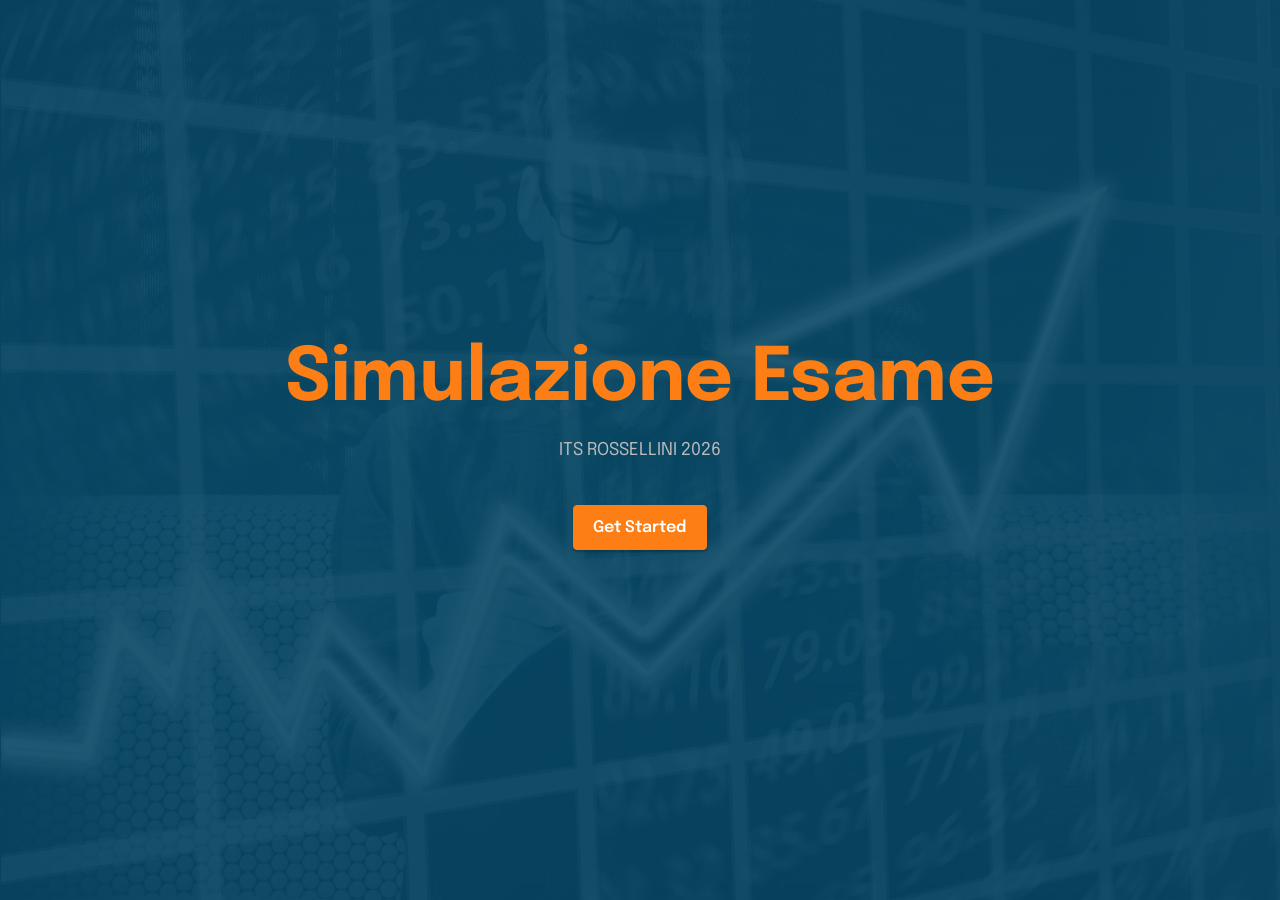
==== index.html @ 7f1f8df4 "test" ====
<!-- File: wwwroot/index.html -->
<!DOCTYPE html>
<html lang="it">
<head>
    <meta charset="UTF-8">
    <meta http-equiv="X-UA-Compatible" content="IE=edge">
    <meta name="generator" content="Mobirise v6.1.12, mobirise.com">
    <meta name="viewport" content="width=device-width, initial-scale=1, minimum-scale=1">
    <link rel="shortcut icon" href="assets/images/logo5.png" type="image/x-icon">
    <meta name="description" content="">

    <title>Home - Artimate Exam Simulation</title>
    <link rel="stylesheet" href="assets/web/assets/mobirise-icons2/mobirise2.css">
    <link rel="stylesheet" href="assets/bootstrap/css/bootstrap.min.css">
    <link rel="stylesheet" href="assets/theme/css/style.css">
    <link rel="preload" href="https://fonts.googleapis.com/css?family=Epilogue:100,200,300,400,500,600,700,800,900,100i,200i,300i,400i,500i,600i,700i,800i,900i&display=swap" as="style" onload="this.onload=null;this.rel='stylesheet'">
    <noscript><link rel="stylesheet" href="https://fonts.googleapis.com/css?family=Epilogue:100,200,300,400,500,600,700,800,900,100i,200i,300i,400i,500i,600i,700i,800i,900i&display=swap"></noscript>
    <link rel="preload" as="style" href="assets/mobirise/css/mbr-additional.css?v=8IehVX">
    <link rel="stylesheet" href="assets/mobirise/css/mbr-additional.css?v=8IehVX" type="text/css">

    <style>
        /* Imposta il bottone "Get Started" (classi btn-danger e btn-primary) dello stesso Arancione del titolo */
        .btn-danger, .btn-primary {
            background-color: #fd7e14 !important;
            border-color: #fd7e14 !important;
            color: #ffffff !important;
        }

            /* Effetto hover leggermente più scuro per interattività */
            .btn-danger:hover, .btn-primary:hover {
                background-color: #e8590c !important;
                border-color: #d94e07 !important;
            }

        /* Colore arancione coerente per il titolo principale in evidenza */
        h1.mbr-section-title strong {
            color: #fd7e14 !important;
        }
    </style>
</head>
<body>

    <section data-bs-version="5.1" class="header19 cid-sFGzrhlvIh mbr-fullscreen" id="header19-3">

        <div class="mbr-overlay" style="opacity: 0.9; background-color: rgb(6, 69, 99);">
        </div>

        <div class="container">
            <div class="media-container">
                <div class="col-md-12 col-lg-10 m-auto align-center">
                    <h1 class="mbr-section-title mbr-white mbr-fonts-style mb-3 display-1"><strong>Simulazione Esame</strong></h1>
                    <p class="mbr-text mbr-white mbr-fonts-style display-7 mb-4">ITS ROSSELLINI 2026</p>

                    <!-- Pulsante Get Started arancione collegato a test.html -->
                    <div class="mbr-section-btn align-center">
                        <a class="btn btn-danger display-4" href="test.html">Get Started</a>
                    </div>
                </div>
            </div>
        </div>
    </section>

    <!-- Script di Bootstrap e Mobirise -->
    <script src="assets/bootstrap/js/bootstrap.bundle.min.js"></script>
    <script src="assets/smoothscroll/smooth-scroll.js"></script>
    <script src="assets/ytplayer/index.js"></script>
    <script src="assets/vimeoplayer/player.js"></script>
    <script src="assets/theme/js/script.js"></script>
</body>
</html>
---- assets/web/assets/mobirise-icons2/mobirise2.css ----
@font-face {
  font-family: 'Moririse2';
  font-display: swap;
  src:  url('mobirise2.eot?f2bix4');
  src:  url('mobirise2.eot?f2bix4#iefix') format('embedded-opentype'),
    url('mobirise2.woff2?f2bix4') format('woff2'),
    url('mobirise2.woff?f2bix4') format('woff'),
    url('mobirise2.ttf?f2bix4') format('truetype'),
    url('mobirise2.svg?f2bix4#mobirise2') format('svg');
  font-weight: normal;
  font-style: normal;
}

[class^="mobi-"], [class*=" mobi-"] {
  /* use !important to prevent issues with browser extensions that change fonts */
  font-family: 'Moririse2' !important;
  speak: none;
  font-style: normal;
  font-weight: normal;
  font-variant: normal;
  text-transform: none;
  line-height: 1;

  /* Better Font Rendering =========== */
  -webkit-font-smoothing: antialiased;
  -moz-osx-font-smoothing: grayscale;
}

.mobi-mbri-add-submenu:before {
  content: "\e900";
}
.mobi-mbri-alert:before {
  content: "\e901";
}
.mobi-mbri-align-center:before {
  content: "\e902";
}
.mobi-mbri-align-justify:before {
  content: "\e903";
}
.mobi-mbri-align-left:before {
  content: "\e904";
}
.mobi-mbri-align-right:before {
  content: "\e905";
}
.mobi-mbri-android:before {
  content: "\e906";
}
.mobi-mbri-apple:before {
  content: "\e907";
}
.mobi-mbri-arrow-down:before {
  content: "\e908";
}
.mobi-mbri-arrow-next:before {
  content: "\e909";
}
.mobi-mbri-arrow-prev:before {
  content: "\e90a";
}
.mobi-mbri-arrow-up:before {
  content: "\e90b";
}
.mobi-mbri-bold:before {
  content: "\e90c";
}
.mobi-mbri-bookmark:before {
  content: "\e90d";
}
.mobi-mbri-bootstrap:before {
  content: "\e90e";
}
.mobi-mbri-briefcase:before {
  content: "\e90f";
}
.mobi-mbri-browse:before {
  content: "\e910";
}
.mobi-mbri-bulleted-list:before {
  content: "\e911";
}
.mobi-mbri-calendar:before {
  content: "\e912";
}
.mobi-mbri-camera:before {
  content: "\e913";
}
.mobi-mbri-cart-add:before {
  content: "\e914";
}
.mobi-mbri-cart-full:before {
  content: "\e915";
}
.mobi-mbri-cash:before {
  content: "\e916";
}
.mobi-mbri-change-style:before {
  content: "\e917";
}
.mobi-mbri-chat:before {
  content: "\e918";
}
.mobi-mbri-clock:before {
  content: "\e919";
}
.mobi-mbri-close:before {
  content: "\e91a";
}
.mobi-mbri-cloud:before {
  content: "\e91b";
}
.mobi-mbri-code:before {
  content: "\e91c";
}
.mobi-mbri-contact-form:before {
  content: "\e91d";
}
.mobi-mbri-credit-card:before {
  content: "\e91e";
}
.mobi-mbri-cursor-click:before {
  content: "\e91f";
}
.mobi-mbri-cust-feedback:before {
  content: "\e920";
}
.mobi-mbri-database:before {
  content: "\e921";
}
.mobi-mbri-delivery:before {
  content: "\e922";
}
.mobi-mbri-desktop:before {
  content: "\e923";
}
.mobi-mbri-devices:before {
  content: "\e924";
}
.mobi-mbri-down:before {
  content: "\e925";
}
.mobi-mbri-download-2:before {
  content: "\e926";
}
.mobi-mbri-download:before {
  content: "\e927";
}
.mobi-mbri-drag-n-drop-2:before {
  content: "\e928";
}
.mobi-mbri-drag-n-drop:before {
  content: "\e929";
}
.mobi-mbri-edit-2:before {
  content: "\e92a";
}
.mobi-mbri-edit:before {
  content: "\e92b";
}
.mobi-mbri-error:before {
  content: "\e92c";
}
.mobi-mbri-extension:before {
  content: "\e92d";
}
.mobi-mbri-features:before {
  content: "\e92e";
}
.mobi-mbri-file:before {
  content: "\e92f";
}
.mobi-mbri-flag:before {
  content: "\e930";
}
.mobi-mbri-folder:before {
  content: "\e931";
}
.mobi-mbri-gift:before {
  content: "\e932";
}
.mobi-mbri-github:before {
  content: "\e933";
}
.mobi-mbri-globe-2:before {
  content: "\e934";
}
.mobi-mbri-globe:before {
  content: "\e935";
}
.mobi-mbri-growing-chart:before {
  content: "\e936";
}
.mobi-mbri-hearth:before {
  content: "\e937";
}
.mobi-mbri-help:before {
  content: "\e938";
}
.mobi-mbri-home:before {
  content: "\e939";
}
.mobi-mbri-hot-cup:before {
  content: "\e93a";
}
.mobi-mbri-idea:before {
  content: "\e93b";
}
.mobi-mbri-image-gallery:before {
  content: "\e93c";
}
.mobi-mbri-image-slider:before {
  content: "\e93d";
}
.mobi-mbri-info:before {
  content: "\e93e";
}
.mobi-mbri-italic:before {
  content: "\e93f";
}
.mobi-mbri-key:before {
  content: "\e940";
}
.mobi-mbri-laptop:before {
  content: "\e941";
}
.mobi-mbri-layers:before {
  content: "\e942";
}
.mobi-mbri-left-right:before {
  content: "\e943";
}
.mobi-mbri-left:before {
  content: "\e944";
}
.mobi-mbri-letter:before {
  content: "\e945";
}
.mobi-mbri-like:before {
  content: "\e946";
}
.mobi-mbri-link:before {
  content: "\e947";
}
.mobi-mbri-lock:before {
  content: "\e948";
}
.mobi-mbri-login:before {
  content: "\e949";
}
.mobi-mbri-logout:before {
  content: "\e94a";
}
.mobi-mbri-magic-stick:before {
  content: "\e94b";
}
.mobi-mbri-map-pin:before {
  content: "\e94c";
}
.mobi-mbri-menu:before {
  content: "\e94d";
}
.mobi-mbri-mobile-2:before {
  content: "\e94e";
}
.mobi-mbri-mobile-horizontal:before {
  content: "\e94f";
}
.mobi-mbri-mobile:before {
  content: "\e950";
}
.mobi-mbri-mobirise:before {
  content: "\e951";
}
.mobi-mbri-more-horizontal:before {
  content: "\e952";
}
.mobi-mbri-more-vertical:before {
  content: "\e953";
}
.mobi-mbri-music:before {
  content: "\e954";
}
.mobi-mbri-new-file:before {
  content: "\e955";
}
.mobi-mbri-numbered-list:before {
  content: "\e956";
}
.mobi-mbri-opened-folder:before {
  content: "\e957";
}
.mobi-mbri-pages:before {
  content: "\e958";
}
.mobi-mbri-paper-plane:before {
  content: "\e959";
}
.mobi-mbri-paperclip:before {
  content: "\e95a";
}
.mobi-mbri-phone:before {
  content: "\e95b";
}
.mobi-mbri-photo:before {
  content: "\e95c";
}
.mobi-mbri-photos:before {
  content: "\e95d";
}
.mobi-mbri-pin:before {
  content: "\e95e";
}
.mobi-mbri-play:before {
  content: "\e95f";
}
.mobi-mbri-plus:before {
  content: "\e960";
}
.mobi-mbri-preview:before {
  content: "\e961";
}
.mobi-mbri-print:before {
  content: "\e962";
}
.mobi-mbri-protect:before {
  content: "\e963";
}
.mobi-mbri-question:before {
  content: "\e964";
}
.mobi-mbri-quote-left:before {
  content: "\e965";
}
.mobi-mbri-quote-right:before {
  content: "\e966";
}
.mobi-mbri-redo:before {
  content: "\e967";
}
.mobi-mbri-refresh:before {
  content: "\e968";
}
.mobi-mbri-responsive-2:before {
  content: "\e969";
}
.mobi-mbri-responsive:before {
  content: "\e96a";
}
.mobi-mbri-right:before {
  content: "\e96b";
}
.mobi-mbri-rocket:before {
  content: "\e96c";
}
.mobi-mbri-sad-face:before {
  content: "\e96d";
}
.mobi-mbri-sale:before {
  content: "\e96e";
}
.mobi-mbri-save:before {
  content: "\e96f";
}
.mobi-mbri-search:before {
  content: "\e970";
}
.mobi-mbri-setting-2:before {
  content: "\e971";
}
.mobi-mbri-setting-3:before {
  content: "\e972";
}
.mobi-mbri-setting:before {
  content: "\e973";
}
.mobi-mbri-share:before {
  content: "\e974";
}
.mobi-mbri-shopping-bag:before {
  content: "\e975";
}
.mobi-mbri-shopping-basket:before {
  content: "\e976";
}
.mobi-mbri-shopping-cart:before {
  content: "\e977";
}
.mobi-mbri-sites:before {
  content: "\e978";
}
.mobi-mbri-smile-face:before {
  content: "\e979";
}
.mobi-mbri-speed:before {
  content: "\e97a";
}
.mobi-mbri-star:before {
  content: "\e97b";
}
.mobi-mbri-success:before {
  content: "\e97c";
}
.mobi-mbri-sun:before {
  content: "\e97d";
}
.mobi-mbri-sun2:before {
  content: "\e97e";
}
.mobi-mbri-tablet-vertical:before {
  content: "\e97f";
}
.mobi-mbri-tablet:before {
  content: "\e980";
}
.mobi-mbri-target:before {
  content: "\e981";
}
.mobi-mbri-timer:before {
  content: "\e982";
}
.mobi-mbri-to-ftp:before {
  content: "\e983";
}
.mobi-mbri-to-local-drive:before {
  content: "\e984";
}
.mobi-mbri-touch-swipe:before {
  content: "\e985";
}
.mobi-mbri-touch:before {
  content: "\e986";
}
.mobi-mbri-trash:before {
  content: "\e987";
}
.mobi-mbri-underline:before {
  content: "\e988";
}
.mobi-mbri-undo:before {
  content: "\e989";
}
.mobi-mbri-unlink:before {
  content: "\e98a";
}
.mobi-mbri-unlock:before {
  content: "\e98b";
}
.mobi-mbri-up-down:before {
  content: "\e98c";
}
.mobi-mbri-up:before {
  content: "\e98d";
}
.mobi-mbri-update:before {
  content: "\e98e";
}
.mobi-mbri-upload-2:before {
  content: "\e98f";
}
.mobi-mbri-upload:before {
  content: "\e990";
}
.mobi-mbri-user-2:before {
  content: "\e991";
}
.mobi-mbri-user:before {
  content: "\e992";
}
.mobi-mbri-users:before {
  content: "\e993";
}
.mobi-mbri-video-play:before {
  content: "\e994";
}
.mobi-mbri-video:before {
  content: "\e995";
}
.mobi-mbri-watch:before {
  content: "\e996";
}
.mobi-mbri-website-theme-2:before {
  content: "\e997";
}
.mobi-mbri-website-theme:before {
  content: "\e998";
}
.mobi-mbri-wifi:before {
  content: "\e999";
}
.mobi-mbri-windows:before {
  content: "\e99a";
}
.mobi-mbri-zoom-in:before {
  content: "\e99b";
}
.mobi-mbri-zoom-out:before {
  content: "\e99c";
}
---- assets/theme/css/style.css ----
@charset "UTF-8";
section {
  background-color: #ffffff;
}

body {
  font-style: normal;
  line-height: 1.5;
  font-weight: 400;
  color: #232323;
  position: relative;
}

button {
  background-color: transparent;
  border-color: transparent;
}

section,
.container,
.container-fluid {
  position: relative;
  word-wrap: break-word;
}

a.mbr-iconfont:hover {
  text-decoration: none;
}

.article .lead p,
.article .lead ul,
.article .lead ol,
.article .lead pre,
.article .lead blockquote {
  margin-bottom: 0;
}

a {
  font-style: normal;
  font-weight: 400;
  cursor: pointer;
}
a, a:hover {
  text-decoration: none;
}

.mbr-section-title {
  font-style: normal;
  line-height: 1.3;
}

.mbr-section-subtitle {
  line-height: 1.3;
}

.mbr-text {
  font-style: normal;
  line-height: 1.7;
}

h1,
h2,
h3,
h4,
h5,
h6,
.display-1,
.display-2,
.display-4,
.display-5,
.display-7,
span,
p,
a {
  line-height: 1;
  word-break: break-word;
  word-wrap: break-word;
  font-weight: 400;
}

b,
strong {
  font-weight: bold;
}

input:-webkit-autofill, input:-webkit-autofill:hover, input:-webkit-autofill:focus, input:-webkit-autofill:active {
  transition-delay: 9999s;
  -webkit-transition-property: background-color, color;
  transition-property: background-color, color;
}

textarea[type=hidden] {
  display: none;
}

section {
  background-position: 50% 50%;
  background-repeat: no-repeat;
  background-size: cover;
}
section .mbr-background-video,
section .mbr-background-video-preview {
  position: absolute;
  bottom: 0;
  left: 0;
  right: 0;
  top: 0;
}

.hidden {
  visibility: hidden;
}

.mbr-z-index20 {
  z-index: 20;
}

/*! Base colors */
.mbr-white {
  color: #ffffff;
}

.mbr-black {
  color: #111111;
}

.mbr-bg-white {
  background-color: #ffffff;
}

.mbr-bg-black {
  background-color: #000000;
}

/*! Text-aligns */
.align-left {
  text-align: left;
}

.align-center {
  text-align: center;
}

.align-right {
  text-align: right;
}

/*! Font-weight  */
.mbr-light {
  font-weight: 300;
}

.mbr-regular {
  font-weight: 400;
}

.mbr-semibold {
  font-weight: 500;
}

.mbr-bold {
  font-weight: 700;
}

/*! Media  */
.media-content {
  flex-basis: 100%;
}

.media-container-row {
  display: flex;
  flex-direction: row;
  flex-wrap: wrap;
  justify-content: center;
  align-content: center;
  align-items: start;
}
.media-container-row .media-size-item {
  width: 400px;
}

.media-container-column {
  display: flex;
  flex-direction: column;
  flex-wrap: wrap;
  justify-content: center;
  align-content: center;
  align-items: stretch;
}
.media-container-column > * {
  width: 100%;
}

@media (min-width: 992px) {
  .media-container-row {
    flex-wrap: nowrap;
  }
}
figure {
  margin-bottom: 0;
  overflow: hidden;
}

figure[mbr-media-size] {
  transition: width 0.1s;
}

img,
iframe {
  display: block;
  width: 100%;
}

.card {
  background-color: transparent;
  border: none;
}

.card-box {
  width: 100%;
}

.card-img {
  text-align: center;
  flex-shrink: 0;
  -webkit-flex-shrink: 0;
}

.media {
  max-width: 100%;
  margin: 0 auto;
}

.mbr-figure {
  align-self: center;
}

.media-container > div {
  max-width: 100%;
}

.mbr-figure img,
.card-img img {
  width: 100%;
}

@media (max-width: 991px) {
  .media-size-item {
    width: auto !important;
  }

  .media {
    width: auto;
  }

  .mbr-figure {
    width: 100% !important;
  }
}
/*! Buttons */
.mbr-section-btn {
  margin-left: -0.6rem;
  margin-right: -0.6rem;
  font-size: 0;
}

.btn {
  font-weight: 600;
  border-width: 1px;
  font-style: normal;
  margin: 0.6rem 0.6rem;
  white-space: normal;
  transition: all 0.2s ease-in-out;
  display: inline-flex;
  align-items: center;
  justify-content: center;
  word-break: break-word;
}

.btn-sm {
  font-weight: 600;
  letter-spacing: 0px;
  transition: all 0.3s ease-in-out;
}

.btn-md {
  font-weight: 600;
  letter-spacing: 0px;
  transition: all 0.3s ease-in-out;
}

.btn-lg {
  font-weight: 600;
  letter-spacing: 0px;
  transition: all 0.3s ease-in-out;
}

.btn-form {
  margin: 0;
}
.btn-form:hover {
  cursor: pointer;
}

nav .mbr-section-btn {
  margin-left: 0rem;
  margin-right: 0rem;
}

/*! Btn icon margin */
.btn .mbr-iconfont,
.btn.btn-sm .mbr-iconfont {
  order: 1;
  cursor: pointer;
  margin-left: 0.5rem;
  vertical-align: sub;
}

.btn.btn-md .mbr-iconfont,
.btn.btn-md .mbr-iconfont {
  margin-left: 0.8rem;
}

.mbr-regular {
  font-weight: 400;
}

.mbr-semibold {
  font-weight: 500;
}

.mbr-bold {
  font-weight: 700;
}

[type=submit] {
  -webkit-appearance: none;
}

/*! Full-screen */
.mbr-fullscreen .mbr-overlay {
  min-height: 100vh;
}

.mbr-fullscreen {
  display: flex;
  display: -moz-flex;
  display: -ms-flex;
  display: -o-flex;
  align-items: center;
  min-height: 100vh;
  padding-top: 3rem;
  padding-bottom: 3rem;
}

/*! Map */
.map {
  height: 25rem;
  position: relative;
}
.map iframe {
  width: 100%;
  height: 100%;
}

/*! Scroll to top arrow */
.mbr-arrow-up {
  bottom: 25px;
  right: 90px;
  position: fixed;
  text-align: right;
  z-index: 5000;
  color: #ffffff;
  font-size: 22px;
}

.mbr-arrow-up a {
  background: rgba(0, 0, 0, 0.2);
  border-radius: 50%;
  color: #fff;
  display: inline-block;
  height: 60px;
  width: 60px;
  border: 2px solid #fff;
  outline-style: none !important;
  position: relative;
  text-decoration: none;
  transition: all 0.3s ease-in-out;
  cursor: pointer;
  text-align: center;
}
.mbr-arrow-up a:hover {
  background-color: rgba(0, 0, 0, 0.4);
}
.mbr-arrow-up a i {
  line-height: 60px;
}

.mbr-arrow-up-icon {
  display: block;
  color: #fff;
}

.mbr-arrow-up-icon::before {
  content: "›";
  display: inline-block;
  font-family: serif;
  font-size: 22px;
  line-height: 1;
  font-style: normal;
  position: relative;
  top: 6px;
  left: -4px;
  transform: rotate(-90deg);
}

/*! Arrow Down */
.mbr-arrow {
  position: absolute;
  bottom: 45px;
  left: 50%;
  width: 60px;
  height: 60px;
  cursor: pointer;
  background-color: rgba(80, 80, 80, 0.5);
  border-radius: 50%;
  transform: translateX(-50%);
}
@media (max-width: 767px) {
  .mbr-arrow {
    display: none;
  }
}
.mbr-arrow > a {
  display: inline-block;
  text-decoration: none;
  outline-style: none;
  -webkit-animation: arrowdown 1.7s ease-in-out infinite;
          animation: arrowdown 1.7s ease-in-out infinite;
  color: #ffffff;
}
.mbr-arrow > a > i {
  position: absolute;
  top: -2px;
  left: 15px;
  font-size: 2rem;
}

#scrollToTop a i::before {
  content: "";
  position: absolute;
  display: block;
  border-bottom: 2.5px solid #fff;
  border-left: 2.5px solid #fff;
  width: 27.8%;
  height: 27.8%;
  left: 50%;
  top: 51%;
  transform: translateY(-30%) translateX(-50%) rotate(135deg);
}

@keyframes arrowdown {
  0% {
    transform: translateY(0px);
  }
  50% {
    transform: translateY(-5px);
  }
  100% {
    transform: translateY(0px);
  }
}
@-webkit-keyframes arrowdown {
  0% {
    transform: translateY(0px);
  }
  50% {
    transform: translateY(-5px);
  }
  100% {
    transform: translateY(0px);
  }
}
@media (max-width: 500px) {
  .mbr-arrow-up {
    left: 0;
    right: 0;
    text-align: center;
  }
}
/*Gradients animation*/
@keyframes gradient-animation {
  from {
    background-position: 0% 100%;
    -webkit-animation-timing-function: ease-in-out;
            animation-timing-function: ease-in-out;
  }
  to {
    background-position: 100% 0%;
    -webkit-animation-timing-function: ease-in-out;
            animation-timing-function: ease-in-out;
  }
}
@-webkit-keyframes gradient-animation {
  from {
    background-position: 0% 100%;
    -webkit-animation-timing-function: ease-in-out;
            animation-timing-function: ease-in-out;
  }
  to {
    background-position: 100% 0%;
    -webkit-animation-timing-function: ease-in-out;
            animation-timing-function: ease-in-out;
  }
}
.bg-gradient {
  background-size: 200% 200%;
  animation: gradient-animation 5s infinite alternate;
  -webkit-animation: gradient-animation 5s infinite alternate;
}

.menu .navbar-brand {
  display: -webkit-flex;
}
.menu .navbar-brand span {
  display: flex;
  display: -webkit-flex;
}
.menu .navbar-brand .navbar-caption-wrap {
  display: -webkit-flex;
}
.menu .navbar-brand .navbar-logo img {
  display: -webkit-flex;
  width: auto;
}
@media (min-width: 768px) and (max-width: 991px) {
  .menu .navbar-toggleable-sm .navbar-nav {
    display: -ms-flexbox;
  }
}
@media (max-width: 991px) {
  .menu .navbar-collapse {
    max-height: 93.5vh;
  }
  .menu .navbar-collapse.show {
    overflow: auto;
  }
}
@media (min-width: 992px) {
  .menu .navbar-nav.nav-dropdown {
    display: -webkit-flex;
  }
  .menu .navbar-toggleable-sm .navbar-collapse {
    display: -webkit-flex !important;
  }
  .menu .collapsed .navbar-collapse {
    max-height: 93.5vh;
  }
  .menu .collapsed .navbar-collapse.show {
    overflow: auto;
  }
}
@media (max-width: 767px) {
  .menu .navbar-collapse {
    max-height: 80vh;
  }
}

.nav-link .mbr-iconfont {
  margin-right: 0.5rem;
}

.navbar {
  display: -webkit-flex;
  -webkit-flex-wrap: wrap;
  -webkit-align-items: center;
  -webkit-justify-content: space-between;
}

.navbar-collapse {
  -webkit-flex-basis: 100%;
  -webkit-flex-grow: 1;
  -webkit-align-items: center;
}

.nav-dropdown .link {
  padding: 0.667em 1.667em !important;
  margin: 0 !important;
}

.nav {
  display: -webkit-flex;
  -webkit-flex-wrap: wrap;
}

.row {
  display: -webkit-flex;
  -webkit-flex-wrap: wrap;
}

.justify-content-center {
  -webkit-justify-content: center;
}

.form-inline {
  display: -webkit-flex;
}

.card-wrapper {
  -webkit-flex: 1;
}

.carousel-control {
  z-index: 10;
  display: -webkit-flex;
}

.carousel-controls {
  display: -webkit-flex;
}

.media {
  display: -webkit-flex;
}

.form-group:focus {
  outline: none;
}

.jq-selectbox__select {
  padding: 7px 0;
  position: relative;
}

.jq-selectbox__dropdown {
  overflow: hidden;
  border-radius: 10px;
  position: absolute;
  top: 100%;
  left: 0 !important;
  width: 100% !important;
}

.jq-selectbox__trigger-arrow {
  right: 0;
  transform: translateY(-50%);
}

.jq-selectbox li {
  padding: 1.07em 0.5em;
}

input[type=range] {
  padding-left: 0 !important;
  padding-right: 0 !important;
}

.modal-dialog,
.modal-content {
  height: 100%;
}

.modal-dialog .carousel-inner {
  height: calc(100vh - 1.75rem);
}
@media (max-width: 575px) {
  .modal-dialog .carousel-inner {
    height: calc(100vh - 1rem);
  }
}

.carousel-item {
  text-align: center;
}

.carousel-item img {
  margin: auto;
}

.navbar-toggler {
  align-self: flex-start;
  padding: 0.25rem 0.75rem;
  font-size: 1.25rem;
  line-height: 1;
  background: transparent;
  border: 1px solid transparent;
  border-radius: 0.25rem;
}

.navbar-toggler:focus,
.navbar-toggler:hover {
  text-decoration: none;
  box-shadow: none;
}

.navbar-toggler-icon {
  display: inline-block;
  width: 1.5em;
  height: 1.5em;
  vertical-align: middle;
  content: "";
  background: no-repeat center center;
  background-size: 100% 100%;
}

.navbar-toggler-left {
  position: absolute;
  left: 1rem;
}

.navbar-toggler-right {
  position: absolute;
  right: 1rem;
}

.card-img {
  width: auto;
}

.menu .navbar.collapsed:not(.beta-menu) {
  flex-direction: column;
}

.carousel-item.active,
.carousel-item-next,
.carousel-item-prev {
  display: flex;
}

.note-air-layout .dropup .dropdown-menu,
.note-air-layout .navbar-fixed-bottom .dropdown .dropdown-menu {
  bottom: initial !important;
}

html,
body {
  height: auto;
  min-height: 100vh;
}

.dropup .dropdown-toggle::after {
  display: none;
}

.form-asterisk {
  font-family: initial;
  position: absolute;
  top: -2px;
  font-weight: normal;
}

.form-control-label {
  position: relative;
  cursor: pointer;
  margin-bottom: 0.357em;
  padding: 0;
}

.alert {
  color: #ffffff;
  border-radius: 0;
  border: 0;
  font-size: 1.1rem;
  line-height: 1.5;
  margin-bottom: 1.875rem;
  padding: 1.25rem;
  position: relative;
  text-align: center;
}
.alert.alert-form::after {
  background-color: inherit;
  bottom: -7px;
  content: "";
  display: block;
  height: 14px;
  left: 50%;
  margin-left: -7px;
  position: absolute;
  transform: rotate(45deg);
  width: 14px;
}

.form-control {
  background-color: #ffffff;
  background-clip: border-box;
  color: #232323;
  line-height: 1rem !important;
  height: auto;
  padding: 0.6rem 1.2rem;
  transition: border-color 0.25s ease 0s;
  border: 1px solid transparent !important;
  border-radius: 4px;
  box-shadow: rgba(0, 0, 0, 0.07) 0px 1px 1px 0px, rgba(0, 0, 0, 0.07) 0px 1px 3px 0px, rgba(0, 0, 0, 0.03) 0px 0px 0px 1px;
}
.form-active .form-control:invalid {
  border-color: red;
}

form .row {
  margin-left: -0.6rem;
  margin-right: -0.6rem;
}
form .row [class*=col] {
  padding-left: 0.6rem;
  padding-right: 0.6rem;
}

form .mbr-section-btn {
  margin: 0;
  padding-left: 0.6rem;
  padding-right: 0.6rem;
}

form .btn {
  display: flex;
  padding: 0.6rem 1.2rem;
  margin: 0;
}

form .form-check-input {
  margin-top: 0.5;
}

textarea.form-control {
  line-height: 1.5rem !important;
}

.form-group {
  margin-bottom: 1.2rem;
}

.form-control,
form .btn {
  min-height: 48px;
}

.gdpr-block label span.textGDPR input[name=gdpr] {
  top: 7px;
}

.form-control:focus {
  box-shadow: none;
}

:focus {
  outline: none;
}

.mbr-overlay {
  background-color: #000;
  bottom: 0;
  left: 0;
  opacity: 0.5;
  position: absolute;
  right: 0;
  top: 0;
  z-index: 0;
  pointer-events: none;
}

blockquote {
  font-style: italic;
  padding: 3rem;
  font-size: 1.09rem;
  position: relative;
  border-left: 3px solid;
}

ul,
ol,
pre,
blockquote {
  margin-bottom: 2.3125rem;
}

.mt-4 {
  margin-top: 2rem !important;
}

.mb-4 {
  margin-bottom: 2rem !important;
}

@media (min-width: 992px) {
  .container {
    padding-left: 16px;
    padding-right: 16px;
  }

  .row {
    margin-left: -16px;
    margin-right: -16px;
  }
  .row > [class*=col] {
    padding-left: 16px;
    padding-right: 16px;
  }
}
@media (min-width: 768px) {
  .container-fluid {
    padding-left: 32px;
    padding-right: 32px;
  }
}
@media (min-width: 768px) and (max-width: 991px) {
  .mbr-container {
    padding-left: 32px;
    padding-right: 32px;
  }
}
@media (max-width: 767px) {
  .mbr-container {
    padding-left: 16px;
    padding-right: 16px;
  }
}
.card-wrapper,
.item-wrapper {
  overflow: hidden;
}

.app-video-wrapper > img {
  opacity: 1;
}

.item {
  position: relative;
}

.dropdown-menu .dropdown-menu {
  left: 100%;
}

.dropdown-item + .dropdown-menu {
  display: none;
}

.dropdown-item:hover + .dropdown-menu,
.dropdown-menu:hover {
  display: block;
}

@media (min-aspect-ratio: 16/9) {
  .mbr-video-foreground {
    height: 300% !important;
    top: -100% !important;
  }
}
@media (max-aspect-ratio: 16/9) {
  .mbr-video-foreground {
    width: 300% !important;
    left: -100% !important;
  }
}.engine {
	position: absolute;
	text-indent: -2400px;
	text-align: center;
	padding: 0;
	top: 0;
	left: -2400px;
}
---- assets/mobirise/css/mbr-additional.css ----
body {
  font-family: Jost;
}
.display-1 {
  font-family: 'Epilogue', sans-serif;
  font-size: 4.6rem;
  line-height: 1.1;
}
.display-1 > .mbr-iconfont {
  font-size: 5.75rem;
}
.display-2 {
  font-family: 'Epilogue', sans-serif;
  font-size: 3rem;
  line-height: 1.1;
}
.display-2 > .mbr-iconfont {
  font-size: 3.75rem;
}
.display-4 {
  font-family: 'Epilogue', sans-serif;
  font-size: 1rem;
  line-height: 1.5;
}
.display-4 > .mbr-iconfont {
  font-size: 1.25rem;
}
.display-5 {
  font-family: 'Epilogue', sans-serif;
  font-size: 1.8rem;
  line-height: 1.5;
}
.display-5 > .mbr-iconfont {
  font-size: 2.25rem;
}
.display-7 {
  font-family: 'Epilogue', sans-serif;
  font-size: 1.1rem;
  line-height: 1.5;
}
.display-7 > .mbr-iconfont {
  font-size: 1.375rem;
}
/* ---- Fluid typography for mobile devices ---- */
/* 1.4 - font scale ratio ( bootstrap == 1.42857 ) */
/* 100vw - current viewport width */
/* (48 - 20)  48 == 48rem == 768px, 20 == 20rem == 320px(minimal supported viewport) */
/* 0.65 - min scale variable, may vary */
@media (max-width: 992px) {
  .display-1 {
    font-size: 3.68rem;
  }
}
@media (max-width: 768px) {
  .display-1 {
    font-size: 3.22rem;
    font-size: calc( 2.26rem + (4.6 - 2.26) * ((100vw - 20rem) / (48 - 20)));
    line-height: calc( 1.1 * (2.26rem + (4.6 - 2.26) * ((100vw - 20rem) / (48 - 20))));
  }
  .display-2 {
    font-size: 2.4rem;
    font-size: calc( 1.7rem + (3 - 1.7) * ((100vw - 20rem) / (48 - 20)));
    line-height: calc( 1.3 * (1.7rem + (3 - 1.7) * ((100vw - 20rem) / (48 - 20))));
  }
  .display-4 {
    font-size: 0.8rem;
    font-size: calc( 1rem + (1 - 1) * ((100vw - 20rem) / (48 - 20)));
    line-height: calc( 1.4 * (1rem + (1 - 1) * ((100vw - 20rem) / (48 - 20))));
  }
  .display-5 {
    font-size: 1.44rem;
    font-size: calc( 1.28rem + (1.8 - 1.28) * ((100vw - 20rem) / (48 - 20)));
    line-height: calc( 1.4 * (1.28rem + (1.8 - 1.28) * ((100vw - 20rem) / (48 - 20))));
  }
  .display-7 {
    font-size: 0.88rem;
    font-size: calc( 1.0350000000000001rem + (1.1 - 1.0350000000000001) * ((100vw - 20rem) / (48 - 20)));
    line-height: calc( 1.4 * (1.0350000000000001rem + (1.1 - 1.0350000000000001) * ((100vw - 20rem) / (48 - 20))));
  }
}
/* Buttons */
.btn {
  padding: 0.6rem 1.2rem;
  border-radius: 4px;
}
.btn-sm {
  padding: 0.6rem 1.2rem;
  border-radius: 4px;
}
.btn-md {
  padding: 0.6rem 1.2rem;
  border-radius: 4px;
}
.btn-lg {
  padding: 1rem 2.6rem;
  border-radius: 4px;
}
.bg-primary {
  background-color: #c37a7a !important;
}
.bg-success {
  background-color: #40b0bf !important;
}
.bg-info {
  background-color: #47b5ed !important;
}
.bg-warning {
  background-color: #ffe161 !important;
}
.bg-danger {
  background-color: #ff9966 !important;
}
.btn-primary,
.btn-primary:active {
  background-color: #c37a7a !important;
  border-color: #c37a7a !important;
  color: #ffffff !important;
  box-shadow: 0 2px 2px 0 rgba(0, 0, 0, 0.2);
}
.btn-primary:hover,
.btn-primary:focus,
.btn-primary.focus,
.btn-primary.active {
  color: #ffffff !important;
  background-color: #9f4848 !important;
  border-color: #9f4848 !important;
  box-shadow: 0 2px 5px 0 rgba(0, 0, 0, 0.2);
}
.btn-primary.disabled,
.btn-primary:disabled {
  color: #ffffff !important;
  background-color: #9f4848 !important;
  border-color: #9f4848 !important;
}
.btn-secondary,
.btn-secondary:active {
  background-color: #379683 !important;
  border-color: #379683 !important;
  color: #ffffff !important;
  box-shadow: 0 2px 2px 0 rgba(0, 0, 0, 0.2);
}
.btn-secondary:hover,
.btn-secondary:focus,
.btn-secondary.focus,
.btn-secondary.active {
  color: #ffffff !important;
  background-color: #20574c !important;
  border-color: #20574c !important;
  box-shadow: 0 2px 5px 0 rgba(0, 0, 0, 0.2);
}
.btn-secondary.disabled,
.btn-secondary:disabled {
  color: #ffffff !important;
  background-color: #20574c !important;
  border-color: #20574c !important;
}
.btn-info,
.btn-info:active {
  background-color: #47b5ed !important;
  border-color: #47b5ed !important;
  color: #ffffff !important;
  box-shadow: 0 2px 2px 0 rgba(0, 0, 0, 0.2);
}
.btn-info:hover,
.btn-info:focus,
.btn-info.focus,
.btn-info.active {
  color: #ffffff !important;
  background-color: #148cca !important;
  border-color: #148cca !important;
  box-shadow: 0 2px 5px 0 rgba(0, 0, 0, 0.2);
}
.btn-info.disabled,
.btn-info:disabled {
  color: #ffffff !important;
  background-color: #148cca !important;
  border-color: #148cca !important;
}
.btn-success,
.btn-success:active {
  background-color: #40b0bf !important;
  border-color: #40b0bf !important;
  color: #ffffff !important;
  box-shadow: 0 2px 2px 0 rgba(0, 0, 0, 0.2);
}
.btn-success:hover,
.btn-success:focus,
.btn-success.focus,
.btn-success.active {
  color: #ffffff !important;
  background-color: #2a747e !important;
  border-color: #2a747e !important;
  box-shadow: 0 2px 5px 0 rgba(0, 0, 0, 0.2);
}
.btn-success.disabled,
.btn-success:disabled {
  color: #ffffff !important;
  background-color: #2a747e !important;
  border-color: #2a747e !important;
}
.btn-warning,
.btn-warning:active {
  background-color: #ffe161 !important;
  border-color: #ffe161 !important;
  color: #614f00 !important;
  box-shadow: 0 2px 2px 0 rgba(0, 0, 0, 0.2);
}
.btn-warning:hover,
.btn-warning:focus,
.btn-warning.focus,
.btn-warning.active {
  color: #0a0800 !important;
  background-color: #ffd10a !important;
  border-color: #ffd10a !important;
  box-shadow: 0 2px 5px 0 rgba(0, 0, 0, 0.2);
}
.btn-warning.disabled,
.btn-warning:disabled {
  color: #614f00 !important;
  background-color: #ffd10a !important;
  border-color: #ffd10a !important;
}
.btn-danger,
.btn-danger:active {
  background-color: #ff9966 !important;
  border-color: #ff9966 !important;
  color: #ffffff !important;
  box-shadow: 0 2px 2px 0 rgba(0, 0, 0, 0.2);
}
.btn-danger:hover,
.btn-danger:focus,
.btn-danger.focus,
.btn-danger.active {
  color: #ffffff !important;
  background-color: #ff5f0f !important;
  border-color: #ff5f0f !important;
  box-shadow: 0 2px 5px 0 rgba(0, 0, 0, 0.2);
}
.btn-danger.disabled,
.btn-danger:disabled {
  color: #ffffff !important;
  background-color: #ff5f0f !important;
  border-color: #ff5f0f !important;
}
.btn-white,
.btn-white:active {
  background-color: #fafafa !important;
  border-color: #fafafa !important;
  color: #7a7a7a !important;
  box-shadow: 0 2px 2px 0 rgba(0, 0, 0, 0.2);
}
.btn-white:hover,
.btn-white:focus,
.btn-white.focus,
.btn-white.active {
  color: #4f4f4f !important;
  background-color: #cfcfcf !important;
  border-color: #cfcfcf !important;
  box-shadow: 0 2px 5px 0 rgba(0, 0, 0, 0.2);
}
.btn-white.disabled,
.btn-white:disabled {
  color: #7a7a7a !important;
  background-color: #cfcfcf !important;
  border-color: #cfcfcf !important;
}
.btn-black,
.btn-black:active {
  background-color: #232323 !important;
  border-color: #232323 !important;
  color: #ffffff !important;
  box-shadow: 0 2px 2px 0 rgba(0, 0, 0, 0.2);
}
.btn-black:hover,
.btn-black:focus,
.btn-black.focus,
.btn-black.active {
  color: #ffffff !important;
  background-color: #000000 !important;
  border-color: #000000 !important;
  box-shadow: 0 2px 5px 0 rgba(0, 0, 0, 0.2);
}
.btn-black.disabled,
.btn-black:disabled {
  color: #ffffff !important;
  background-color: #000000 !important;
  border-color: #000000 !important;
}
.btn-primary-outline,
.btn-primary-outline:active {
  background-color: transparent !important;
  border-color: transparent;
  color: #c37a7a;
}
.btn-primary-outline:hover,
.btn-primary-outline:focus,
.btn-primary-outline.focus,
.btn-primary-outline.active {
  color: #9f4848 !important;
  background-color: transparent!important;
  border-color: transparent!important;
  box-shadow: none!important;
}
.btn-primary-outline.disabled,
.btn-primary-outline:disabled {
  color: #ffffff !important;
  background-color: #c37a7a !important;
  border-color: #c37a7a !important;
}
.btn-secondary-outline,
.btn-secondary-outline:active {
  background-color: transparent !important;
  border-color: transparent;
  color: #379683;
}
.btn-secondary-outline:hover,
.btn-secondary-outline:focus,
.btn-secondary-outline.focus,
.btn-secondary-outline.active {
  color: #20574c !important;
  background-color: transparent!important;
  border-color: transparent!important;
  box-shadow: none!important;
}
.btn-secondary-outline.disabled,
.btn-secondary-outline:disabled {
  color: #ffffff !important;
  background-color: #379683 !important;
  border-color: #379683 !important;
}
.btn-info-outline,
.btn-info-outline:active {
  background-color: transparent !important;
  border-color: transparent;
  color: #47b5ed;
}
.btn-info-outline:hover,
.btn-info-outline:focus,
.btn-info-outline.focus,
.btn-info-outline.active {
  color: #148cca !important;
  background-color: transparent!important;
  border-color: transparent!important;
  box-shadow: none!important;
}
.btn-info-outline.disabled,
.btn-info-outline:disabled {
  color: #ffffff !important;
  background-color: #47b5ed !important;
  border-color: #47b5ed !important;
}
.btn-success-outline,
.btn-success-outline:active {
  background-color: transparent !important;
  border-color: transparent;
  color: #40b0bf;
}
.btn-success-outline:hover,
.btn-success-outline:focus,
.btn-success-outline.focus,
.btn-success-outline.active {
  color: #2a747e !important;
  background-color: transparent!important;
  border-color: transparent!important;
  box-shadow: none!important;
}
.btn-success-outline.disabled,
.btn-success-outline:disabled {
  color: #ffffff !important;
  background-color: #40b0bf !important;
  border-color: #40b0bf !important;
}
.btn-warning-outline,
.btn-warning-outline:active {
  background-color: transparent !important;
  border-color: transparent;
  color: #ffe161;
}
.btn-warning-outline:hover,
.btn-warning-outline:focus,
.btn-warning-outline.focus,
.btn-warning-outline.active {
  color: #ffd10a !important;
  background-color: transparent!important;
  border-color: transparent!important;
  box-shadow: none!important;
}
.btn-warning-outline.disabled,
.btn-warning-outline:disabled {
  color: #614f00 !important;
  background-color: #ffe161 !important;
  border-color: #ffe161 !important;
}
.btn-danger-outline,
.btn-danger-outline:active {
  background-color: transparent !important;
  border-color: transparent;
  color: #ff9966;
}
.btn-danger-outline:hover,
.btn-danger-outline:focus,
.btn-danger-outline.focus,
.btn-danger-outline.active {
  color: #ff5f0f !important;
  background-color: transparent!important;
  border-color: transparent!important;
  box-shadow: none!important;
}
.btn-danger-outline.disabled,
.btn-danger-outline:disabled {
  color: #ffffff !important;
  background-color: #ff9966 !important;
  border-color: #ff9966 !important;
}
.btn-black-outline,
.btn-black-outline:active {
  background-color: transparent !important;
  border-color: transparent;
  color: #232323;
}
.btn-black-outline:hover,
.btn-black-outline:focus,
.btn-black-outline.focus,
.btn-black-outline.active {
  color: #000000 !important;
  background-color: transparent!important;
  border-color: transparent!important;
  box-shadow: none!important;
}
.btn-black-outline.disabled,
.btn-black-outline:disabled {
  color: #ffffff !important;
  background-color: #232323 !important;
  border-color: #232323 !important;
}
.btn-white-outline,
.btn-white-outline:active {
  background-color: transparent !important;
  border-color: transparent;
  color: #fafafa;
}
.btn-white-outline:hover,
.btn-white-outline:focus,
.btn-white-outline.focus,
.btn-white-outline.active {
  color: #cfcfcf !important;
  background-color: transparent!important;
  border-color: transparent!important;
  box-shadow: none!important;
}
.btn-white-outline.disabled,
.btn-white-outline:disabled {
  color: #7a7a7a !important;
  background-color: #fafafa !important;
  border-color: #fafafa !important;
}
.text-primary {
  color: #c37a7a !important;
}
.text-secondary {
  color: #379683 !important;
}
.text-success {
  color: #40b0bf !important;
}
.text-info {
  color: #47b5ed !important;
}
.text-warning {
  color: #ffe161 !important;
}
.text-danger {
  color: #ff9966 !important;
}
.text-white {
  color: #fafafa !important;
}
.text-black {
  color: #232323 !important;
}
a.text-primary:hover,
a.text-primary:focus,
a.text-primary.active {
  color: #944343 !important;
}
a.text-secondary:hover,
a.text-secondary:focus,
a.text-secondary.active {
  color: #1c4b42 !important;
}
a.text-success:hover,
a.text-success:focus,
a.text-success.active {
  color: #266a73 !important;
}
a.text-info:hover,
a.text-info:focus,
a.text-info.active {
  color: #1283bc !important;
}
a.text-warning:hover,
a.text-warning:focus,
a.text-warning.active {
  color: #facb00 !important;
}
a.text-danger:hover,
a.text-danger:focus,
a.text-danger.active {
  color: #ff5500 !important;
}
a.text-white:hover,
a.text-white:focus,
a.text-white.active {
  color: #c7c7c7 !important;
}
a.text-black:hover,
a.text-black:focus,
a.text-black.active {
  color: #000000 !important;
}
a[class*="text-"]:not(.nav-link):not(.dropdown-item):not([role]):not(.navbar-caption) {
  position: relative;
  background-image: transparent;
  background-size: 10000px 2px;
  background-repeat: no-repeat;
  background-position: 0px 1.2em;
  background-position: -10000px 1.2em;
}
a[class*="text-"]:not(.nav-link):not(.dropdown-item):not([role]):not(.navbar-caption):hover {
  transition: background-position 2s ease-in-out;
  background-image: linear-gradient(currentColor 50%, currentColor 50%);
  background-position: 0px 1.2em;
}
.nav-tabs .nav-link.active {
  color: #c37a7a;
}
.nav-tabs .nav-link:not(.active) {
  color: #232323;
}
.alert-success {
  background-color: #70c770;
}
.alert-info {
  background-color: #47b5ed;
}
.alert-warning {
  background-color: #ffe161;
}
.alert-danger {
  background-color: #ff9966;
}
.mbr-gallery-filter li.active .btn {
  background-color: #c37a7a;
  border-color: #c37a7a;
  color: #ffffff;
}
.mbr-gallery-filter li.active .btn:focus {
  box-shadow: none;
}
a,
a:hover {
  color: #c37a7a;
}
.mbr-plan-header.bg-primary .mbr-plan-subtitle,
.mbr-plan-header.bg-primary .mbr-plan-price-desc {
  color: #ebd2d2;
}
.mbr-plan-header.bg-success .mbr-plan-subtitle,
.mbr-plan-header.bg-success .mbr-plan-price-desc {
  color: #a0d8df;
}
.mbr-plan-header.bg-info .mbr-plan-subtitle,
.mbr-plan-header.bg-info .mbr-plan-price-desc {
  color: #ffffff;
}
.mbr-plan-header.bg-warning .mbr-plan-subtitle,
.mbr-plan-header.bg-warning .mbr-plan-price-desc {
  color: #ffffff;
}
.mbr-plan-header.bg-danger .mbr-plan-subtitle,
.mbr-plan-header.bg-danger .mbr-plan-price-desc {
  color: #ffffff;
}
/* Scroll to top button*/
.scrollToTop_wraper {
  display: none;
}
.form-control {
  font-family: 'Epilogue', sans-serif;
  font-size: 1rem;
  line-height: 1.5;
  font-weight: 400;
}
.form-control > .mbr-iconfont {
  font-size: 1.25rem;
}
.form-control:hover,
.form-control:focus {
  box-shadow: rgba(0, 0, 0, 0.07) 0px 1px 1px 0px, rgba(0, 0, 0, 0.07) 0px 1px 3px 0px, rgba(0, 0, 0, 0.03) 0px 0px 0px 1px;
  border-color: #c37a7a !important;
}
.form-control:-webkit-input-placeholder {
  font-family: 'Epilogue', sans-serif;
  font-size: 1rem;
  line-height: 1.5;
  font-weight: 400;
}
.form-control:-webkit-input-placeholder > .mbr-iconfont {
  font-size: 1.25rem;
}
blockquote {
  border-color: #c37a7a;
}
/* Forms */
.jq-selectbox li:hover,
.jq-selectbox li.selected {
  background-color: #c37a7a;
  color: #ffffff;
}
.jq-number__spin {
  transition: 0.25s ease;
}
.jq-number__spin:hover {
  border-color: #c37a7a;
}
.jq-selectbox .jq-selectbox__trigger-arrow,
.jq-number__spin.minus:after,
.jq-number__spin.plus:after {
  transition: 0.4s;
  border-top-color: #353535;
  border-bottom-color: #353535;
}
.jq-selectbox:hover .jq-selectbox__trigger-arrow,
.jq-number__spin.minus:hover:after,
.jq-number__spin.plus:hover:after {
  border-top-color: #c37a7a;
  border-bottom-color: #c37a7a;
}
.xdsoft_datetimepicker .xdsoft_calendar td.xdsoft_default,
.xdsoft_datetimepicker .xdsoft_calendar td.xdsoft_current,
.xdsoft_datetimepicker .xdsoft_timepicker .xdsoft_time_box > div > div.xdsoft_current {
  color: #ffffff !important;
  background-color: #c37a7a !important;
  box-shadow: none !important;
}
.xdsoft_datetimepicker .xdsoft_calendar td:hover,
.xdsoft_datetimepicker .xdsoft_timepicker .xdsoft_time_box > div > div:hover {
  color: #ffffff !important;
  background: #379683 !important;
  box-shadow: none !important;
}
.lazy-bg {
  background-image: none !important;
}
.lazy-placeholder:not(section),
.lazy-none {
  display: block;
  position: relative;
  padding-bottom: 56.25%;
  width: 100%;
  height: auto;
}
iframe.lazy-placeholder,
.lazy-placeholder:after {
  content: '';
  position: absolute;
  width: 200px;
  height: 200px;
  background: transparent no-repeat center;
  background-size: contain;
  top: 50%;
  left: 50%;
  transform: translateX(-50%) translateY(-50%);
  background-image: url("data:image/svg+xml;charset=UTF-8,%3csvg width='32' height='32' viewBox='0 0 64 64' xmlns='http://www.w3.org/2000/svg' stroke='%23c37a7a' %3e%3cg fill='none' fill-rule='evenodd'%3e%3cg transform='translate(16 16)' stroke-width='2'%3e%3ccircle stroke-opacity='.5' cx='16' cy='16' r='16'/%3e%3cpath d='M32 16c0-9.94-8.06-16-16-16'%3e%3canimateTransform attributeName='transform' type='rotate' from='0 16 16' to='360 16 16' dur='1s' repeatCount='indefinite'/%3e%3c/path%3e%3c/g%3e%3c/g%3e%3c/svg%3e");
}
section.lazy-placeholder:after {
  opacity: 0.5;
}
body {
  overflow-x: hidden;
}
a {
  transition: color 0.6s;
}
*:focus-visible {
  outline: red solid 2px !important;
  outline-offset: 2px !important;
  transition: outline 0.2s ease-in-out;
}
.cid-sFGzrhlvIh {
  background-image: url("../../../assets/images/mbr.jpg");
}
.cid-sFGzrhlvIh .icons-media-container {
  display: flex;
  -webkit-justify-content: center;
  justify-content: center;
  -webkit-flex-direction: row;
  flex-direction: row;
  -webkit-flex-wrap: wrap;
  flex-wrap: wrap;
  padding-top: 4rem;
}
.cid-sFGzrhlvIh .icons-media-container .mbr-iconfont {
  font-size: 96px;
  color: #ffffff;
}
.cid-sFGzrhlvIh .icons-media-container .icon-block {
  padding-bottom: 1rem;
}
.cid-sFGzrhlvIh .mbr-text {
  color: #ffffff;
}
.cid-sFGzrhlvIh .card {
  padding-bottom: 1.5rem;
}
.cid-sFGzrhlvIh .card-wrapper {
  min-height: 220px;
  transition: all 0.3s;
  border-radius: 4px;
  padding: 1rem;
  display: flex;
  justify-content: center;
  align-items: center;
}
.cid-sFGzrhlvIh .card-wrapper .mbr-iconfont {
  display: block;
  font-size: 4rem;
  color: #ffffff;
  margin-bottom: 2rem;
}
.cid-sFGzrhlvIh .card-wrapper .card-title {
  color: #ffffff;
}
.cid-sFGzrhlvIh H1 {
  color: #ff9966;
}
.cid-sFGzrhlvIh .mbr-text,
.cid-sFGzrhlvIh .mbr-section-btn {
  color: #bbbbbb;
}
.cid-sFGzrhlvIh .card-wrapper .card-title,
.cid-sFGzrhlvIh .card-box {
  color: #bbbbbb;
  text-align: center;
}
---- assets/mobirise/css/mbr-additional.css ----
body {
  font-family: Jost;
}
.display-1 {
  font-family: 'Epilogue', sans-serif;
  font-size: 4.6rem;
  line-height: 1.1;
}
.display-1 > .mbr-iconfont {
  font-size: 5.75rem;
}
.display-2 {
  font-family: 'Epilogue', sans-serif;
  font-size: 3rem;
  line-height: 1.1;
}
.display-2 > .mbr-iconfont {
  font-size: 3.75rem;
}
.display-4 {
  font-family: 'Epilogue', sans-serif;
  font-size: 1rem;
  line-height: 1.5;
}
.display-4 > .mbr-iconfont {
  font-size: 1.25rem;
}
.display-5 {
  font-family: 'Epilogue', sans-serif;
  font-size: 1.8rem;
  line-height: 1.5;
}
.display-5 > .mbr-iconfont {
  font-size: 2.25rem;
}
.display-7 {
  font-family: 'Epilogue', sans-serif;
  font-size: 1.1rem;
  line-height: 1.5;
}
.display-7 > .mbr-iconfont {
  font-size: 1.375rem;
}
/* ---- Fluid typography for mobile devices ---- */
/* 1.4 - font scale ratio ( bootstrap == 1.42857 ) */
/* 100vw - current viewport width */
/* (48 - 20)  48 == 48rem == 768px, 20 == 20rem == 320px(minimal supported viewport) */
/* 0.65 - min scale variable, may vary */
@media (max-width: 992px) {
  .display-1 {
    font-size: 3.68rem;
  }
}
@media (max-width: 768px) {
  .display-1 {
    font-size: 3.22rem;
    font-size: calc( 2.26rem + (4.6 - 2.26) * ((100vw - 20rem) / (48 - 20)));
    line-height: calc( 1.1 * (2.26rem + (4.6 - 2.26) * ((100vw - 20rem) / (48 - 20))));
  }
  .display-2 {
    font-size: 2.4rem;
    font-size: calc( 1.7rem + (3 - 1.7) * ((100vw - 20rem) / (48 - 20)));
    line-height: calc( 1.3 * (1.7rem + (3 - 1.7) * ((100vw - 20rem) / (48 - 20))));
  }
  .display-4 {
    font-size: 0.8rem;
    font-size: calc( 1rem + (1 - 1) * ((100vw - 20rem) / (48 - 20)));
    line-height: calc( 1.4 * (1rem + (1 - 1) * ((100vw - 20rem) / (48 - 20))));
  }
  .display-5 {
    font-size: 1.44rem;
    font-size: calc( 1.28rem + (1.8 - 1.28) * ((100vw - 20rem) / (48 - 20)));
    line-height: calc( 1.4 * (1.28rem + (1.8 - 1.28) * ((100vw - 20rem) / (48 - 20))));
  }
  .display-7 {
    font-size: 0.88rem;
    font-size: calc( 1.0350000000000001rem + (1.1 - 1.0350000000000001) * ((100vw - 20rem) / (48 - 20)));
    line-height: calc( 1.4 * (1.0350000000000001rem + (1.1 - 1.0350000000000001) * ((100vw - 20rem) / (48 - 20))));
  }
}
/* Buttons */
.btn {
  padding: 0.6rem 1.2rem;
  border-radius: 4px;
}
.btn-sm {
  padding: 0.6rem 1.2rem;
  border-radius: 4px;
}
.btn-md {
  padding: 0.6rem 1.2rem;
  border-radius: 4px;
}
.btn-lg {
  padding: 1rem 2.6rem;
  border-radius: 4px;
}
.bg-primary {
  background-color: #c37a7a !important;
}
.bg-success {
  background-color: #40b0bf !important;
}
.bg-info {
  background-color: #47b5ed !important;
}
.bg-warning {
  background-color: #ffe161 !important;
}
.bg-danger {
  background-color: #ff9966 !important;
}
.btn-primary,
.btn-primary:active {
  background-color: #c37a7a !important;
  border-color: #c37a7a !important;
  color: #ffffff !important;
  box-shadow: 0 2px 2px 0 rgba(0, 0, 0, 0.2);
}
.btn-primary:hover,
.btn-primary:focus,
.btn-primary.focus,
.btn-primary.active {
  color: #ffffff !important;
  background-color: #9f4848 !important;
  border-color: #9f4848 !important;
  box-shadow: 0 2px 5px 0 rgba(0, 0, 0, 0.2);
}
.btn-primary.disabled,
.btn-primary:disabled {
  color: #ffffff !important;
  background-color: #9f4848 !important;
  border-color: #9f4848 !important;
}
.btn-secondary,
.btn-secondary:active {
  background-color: #379683 !important;
  border-color: #379683 !important;
  color: #ffffff !important;
  box-shadow: 0 2px 2px 0 rgba(0, 0, 0, 0.2);
}
.btn-secondary:hover,
.btn-secondary:focus,
.btn-secondary.focus,
.btn-secondary.active {
  color: #ffffff !important;
  background-color: #20574c !important;
  border-color: #20574c !important;
  box-shadow: 0 2px 5px 0 rgba(0, 0, 0, 0.2);
}
.btn-secondary.disabled,
.btn-secondary:disabled {
  color: #ffffff !important;
  background-color: #20574c !important;
  border-color: #20574c !important;
}
.btn-info,
.btn-info:active {
  background-color: #47b5ed !important;
  border-color: #47b5ed !important;
  color: #ffffff !important;
  box-shadow: 0 2px 2px 0 rgba(0, 0, 0, 0.2);
}
.btn-info:hover,
.btn-info:focus,
.btn-info.focus,
.btn-info.active {
  color: #ffffff !important;
  background-color: #148cca !important;
  border-color: #148cca !important;
  box-shadow: 0 2px 5px 0 rgba(0, 0, 0, 0.2);
}
.btn-info.disabled,
.btn-info:disabled {
  color: #ffffff !important;
  background-color: #148cca !important;
  border-color: #148cca !important;
}
.btn-success,
.btn-success:active {
  background-color: #40b0bf !important;
  border-color: #40b0bf !important;
  color: #ffffff !important;
  box-shadow: 0 2px 2px 0 rgba(0, 0, 0, 0.2);
}
.btn-success:hover,
.btn-success:focus,
.btn-success.focus,
.btn-success.active {
  color: #ffffff !important;
  background-color: #2a747e !important;
  border-color: #2a747e !important;
  box-shadow: 0 2px 5px 0 rgba(0, 0, 0, 0.2);
}
.btn-success.disabled,
.btn-success:disabled {
  color: #ffffff !important;
  background-color: #2a747e !important;
  border-color: #2a747e !important;
}
.btn-warning,
.btn-warning:active {
  background-color: #ffe161 !important;
  border-color: #ffe161 !important;
  color: #614f00 !important;
  box-shadow: 0 2px 2px 0 rgba(0, 0, 0, 0.2);
}
.btn-warning:hover,
.btn-warning:focus,
.btn-warning.focus,
.btn-warning.active {
  color: #0a0800 !important;
  background-color: #ffd10a !important;
  border-color: #ffd10a !important;
  box-shadow: 0 2px 5px 0 rgba(0, 0, 0, 0.2);
}
.btn-warning.disabled,
.btn-warning:disabled {
  color: #614f00 !important;
  background-color: #ffd10a !important;
  border-color: #ffd10a !important;
}
.btn-danger,
.btn-danger:active {
  background-color: #ff9966 !important;
  border-color: #ff9966 !important;
  color: #ffffff !important;
  box-shadow: 0 2px 2px 0 rgba(0, 0, 0, 0.2);
}
.btn-danger:hover,
.btn-danger:focus,
.btn-danger.focus,
.btn-danger.active {
  color: #ffffff !important;
  background-color: #ff5f0f !important;
  border-color: #ff5f0f !important;
  box-shadow: 0 2px 5px 0 rgba(0, 0, 0, 0.2);
}
.btn-danger.disabled,
.btn-danger:disabled {
  color: #ffffff !important;
  background-color: #ff5f0f !important;
  border-color: #ff5f0f !important;
}
.btn-white,
.btn-white:active {
  background-color: #fafafa !important;
  border-color: #fafafa !important;
  color: #7a7a7a !important;
  box-shadow: 0 2px 2px 0 rgba(0, 0, 0, 0.2);
}
.btn-white:hover,
.btn-white:focus,
.btn-white.focus,
.btn-white.active {
  color: #4f4f4f !important;
  background-color: #cfcfcf !important;
  border-color: #cfcfcf !important;
  box-shadow: 0 2px 5px 0 rgba(0, 0, 0, 0.2);
}
.btn-white.disabled,
.btn-white:disabled {
  color: #7a7a7a !important;
  background-color: #cfcfcf !important;
  border-color: #cfcfcf !important;
}
.btn-black,
.btn-black:active {
  background-color: #232323 !important;
  border-color: #232323 !important;
  color: #ffffff !important;
  box-shadow: 0 2px 2px 0 rgba(0, 0, 0, 0.2);
}
.btn-black:hover,
.btn-black:focus,
.btn-black.focus,
.btn-black.active {
  color: #ffffff !important;
  background-color: #000000 !important;
  border-color: #000000 !important;
  box-shadow: 0 2px 5px 0 rgba(0, 0, 0, 0.2);
}
.btn-black.disabled,
.btn-black:disabled {
  color: #ffffff !important;
  background-color: #000000 !important;
  border-color: #000000 !important;
}
.btn-primary-outline,
.btn-primary-outline:active {
  background-color: transparent !important;
  border-color: transparent;
  color: #c37a7a;
}
.btn-primary-outline:hover,
.btn-primary-outline:focus,
.btn-primary-outline.focus,
.btn-primary-outline.active {
  color: #9f4848 !important;
  background-color: transparent!important;
  border-color: transparent!important;
  box-shadow: none!important;
}
.btn-primary-outline.disabled,
.btn-primary-outline:disabled {
  color: #ffffff !important;
  background-color: #c37a7a !important;
  border-color: #c37a7a !important;
}
.btn-secondary-outline,
.btn-secondary-outline:active {
  background-color: transparent !important;
  border-color: transparent;
  color: #379683;
}
.btn-secondary-outline:hover,
.btn-secondary-outline:focus,
.btn-secondary-outline.focus,
.btn-secondary-outline.active {
  color: #20574c !important;
  background-color: transparent!important;
  border-color: transparent!important;
  box-shadow: none!important;
}
.btn-secondary-outline.disabled,
.btn-secondary-outline:disabled {
  color: #ffffff !important;
  background-color: #379683 !important;
  border-color: #379683 !important;
}
.btn-info-outline,
.btn-info-outline:active {
  background-color: transparent !important;
  border-color: transparent;
  color: #47b5ed;
}
.btn-info-outline:hover,
.btn-info-outline:focus,
.btn-info-outline.focus,
.btn-info-outline.active {
  color: #148cca !important;
  background-color: transparent!important;
  border-color: transparent!important;
  box-shadow: none!important;
}
.btn-info-outline.disabled,
.btn-info-outline:disabled {
  color: #ffffff !important;
  background-color: #47b5ed !important;
  border-color: #47b5ed !important;
}
.btn-success-outline,
.btn-success-outline:active {
  background-color: transparent !important;
  border-color: transparent;
  color: #40b0bf;
}
.btn-success-outline:hover,
.btn-success-outline:focus,
.btn-success-outline.focus,
.btn-success-outline.active {
  color: #2a747e !important;
  background-color: transparent!important;
  border-color: transparent!important;
  box-shadow: none!important;
}
.btn-success-outline.disabled,
.btn-success-outline:disabled {
  color: #ffffff !important;
  background-color: #40b0bf !important;
  border-color: #40b0bf !important;
}
.btn-warning-outline,
.btn-warning-outline:active {
  background-color: transparent !important;
  border-color: transparent;
  color: #ffe161;
}
.btn-warning-outline:hover,
.btn-warning-outline:focus,
.btn-warning-outline.focus,
.btn-warning-outline.active {
  color: #ffd10a !important;
  background-color: transparent!important;
  border-color: transparent!important;
  box-shadow: none!important;
}
.btn-warning-outline.disabled,
.btn-warning-outline:disabled {
  color: #614f00 !important;
  background-color: #ffe161 !important;
  border-color: #ffe161 !important;
}
.btn-danger-outline,
.btn-danger-outline:active {
  background-color: transparent !important;
  border-color: transparent;
  color: #ff9966;
}
.btn-danger-outline:hover,
.btn-danger-outline:focus,
.btn-danger-outline.focus,
.btn-danger-outline.active {
  color: #ff5f0f !important;
  background-color: transparent!important;
  border-color: transparent!important;
  box-shadow: none!important;
}
.btn-danger-outline.disabled,
.btn-danger-outline:disabled {
  color: #ffffff !important;
  background-color: #ff9966 !important;
  border-color: #ff9966 !important;
}
.btn-black-outline,
.btn-black-outline:active {
  background-color: transparent !important;
  border-color: transparent;
  color: #232323;
}
.btn-black-outline:hover,
.btn-black-outline:focus,
.btn-black-outline.focus,
.btn-black-outline.active {
  color: #000000 !important;
  background-color: transparent!important;
  border-color: transparent!important;
  box-shadow: none!important;
}
.btn-black-outline.disabled,
.btn-black-outline:disabled {
  color: #ffffff !important;
  background-color: #232323 !important;
  border-color: #232323 !important;
}
.btn-white-outline,
.btn-white-outline:active {
  background-color: transparent !important;
  border-color: transparent;
  color: #fafafa;
}
.btn-white-outline:hover,
.btn-white-outline:focus,
.btn-white-outline.focus,
.btn-white-outline.active {
  color: #cfcfcf !important;
  background-color: transparent!important;
  border-color: transparent!important;
  box-shadow: none!important;
}
.btn-white-outline.disabled,
.btn-white-outline:disabled {
  color: #7a7a7a !important;
  background-color: #fafafa !important;
  border-color: #fafafa !important;
}
.text-primary {
  color: #c37a7a !important;
}
.text-secondary {
  color: #379683 !important;
}
.text-success {
  color: #40b0bf !important;
}
.text-info {
  color: #47b5ed !important;
}
.text-warning {
  color: #ffe161 !important;
}
.text-danger {
  color: #ff9966 !important;
}
.text-white {
  color: #fafafa !important;
}
.text-black {
  color: #232323 !important;
}
a.text-primary:hover,
a.text-primary:focus,
a.text-primary.active {
  color: #944343 !important;
}
a.text-secondary:hover,
a.text-secondary:focus,
a.text-secondary.active {
  color: #1c4b42 !important;
}
a.text-success:hover,
a.text-success:focus,
a.text-success.active {
  color: #266a73 !important;
}
a.text-info:hover,
a.text-info:focus,
a.text-info.active {
  color: #1283bc !important;
}
a.text-warning:hover,
a.text-warning:focus,
a.text-warning.active {
  color: #facb00 !important;
}
a.text-danger:hover,
a.text-danger:focus,
a.text-danger.active {
  color: #ff5500 !important;
}
a.text-white:hover,
a.text-white:focus,
a.text-white.active {
  color: #c7c7c7 !important;
}
a.text-black:hover,
a.text-black:focus,
a.text-black.active {
  color: #000000 !important;
}
a[class*="text-"]:not(.nav-link):not(.dropdown-item):not([role]):not(.navbar-caption) {
  position: relative;
  background-image: transparent;
  background-size: 10000px 2px;
  background-repeat: no-repeat;
  background-position: 0px 1.2em;
  background-position: -10000px 1.2em;
}
a[class*="text-"]:not(.nav-link):not(.dropdown-item):not([role]):not(.navbar-caption):hover {
  transition: background-position 2s ease-in-out;
  background-image: linear-gradient(currentColor 50%, currentColor 50%);
  background-position: 0px 1.2em;
}
.nav-tabs .nav-link.active {
  color: #c37a7a;
}
.nav-tabs .nav-link:not(.active) {
  color: #232323;
}
.alert-success {
  background-color: #70c770;
}
.alert-info {
  background-color: #47b5ed;
}
.alert-warning {
  background-color: #ffe161;
}
.alert-danger {
  background-color: #ff9966;
}
.mbr-gallery-filter li.active .btn {
  background-color: #c37a7a;
  border-color: #c37a7a;
  color: #ffffff;
}
.mbr-gallery-filter li.active .btn:focus {
  box-shadow: none;
}
a,
a:hover {
  color: #c37a7a;
}
.mbr-plan-header.bg-primary .mbr-plan-subtitle,
.mbr-plan-header.bg-primary .mbr-plan-price-desc {
  color: #ebd2d2;
}
.mbr-plan-header.bg-success .mbr-plan-subtitle,
.mbr-plan-header.bg-success .mbr-plan-price-desc {
  color: #a0d8df;
}
.mbr-plan-header.bg-info .mbr-plan-subtitle,
.mbr-plan-header.bg-info .mbr-plan-price-desc {
  color: #ffffff;
}
.mbr-plan-header.bg-warning .mbr-plan-subtitle,
.mbr-plan-header.bg-warning .mbr-plan-price-desc {
  color: #ffffff;
}
.mbr-plan-header.bg-danger .mbr-plan-subtitle,
.mbr-plan-header.bg-danger .mbr-plan-price-desc {
  color: #ffffff;
}
/* Scroll to top button*/
.scrollToTop_wraper {
  display: none;
}
.form-control {
  font-family: 'Epilogue', sans-serif;
  font-size: 1rem;
  line-height: 1.5;
  font-weight: 400;
}
.form-control > .mbr-iconfont {
  font-size: 1.25rem;
}
.form-control:hover,
.form-control:focus {
  box-shadow: rgba(0, 0, 0, 0.07) 0px 1px 1px 0px, rgba(0, 0, 0, 0.07) 0px 1px 3px 0px, rgba(0, 0, 0, 0.03) 0px 0px 0px 1px;
  border-color: #c37a7a !important;
}
.form-control:-webkit-input-placeholder {
  font-family: 'Epilogue', sans-serif;
  font-size: 1rem;
  line-height: 1.5;
  font-weight: 400;
}
.form-control:-webkit-input-placeholder > .mbr-iconfont {
  font-size: 1.25rem;
}
blockquote {
  border-color: #c37a7a;
}
/* Forms */
.jq-selectbox li:hover,
.jq-selectbox li.selected {
  background-color: #c37a7a;
  color: #ffffff;
}
.jq-number__spin {
  transition: 0.25s ease;
}
.jq-number__spin:hover {
  border-color: #c37a7a;
}
.jq-selectbox .jq-selectbox__trigger-arrow,
.jq-number__spin.minus:after,
.jq-number__spin.plus:after {
  transition: 0.4s;
  border-top-color: #353535;
  border-bottom-color: #353535;
}
.jq-selectbox:hover .jq-selectbox__trigger-arrow,
.jq-number__spin.minus:hover:after,
.jq-number__spin.plus:hover:after {
  border-top-color: #c37a7a;
  border-bottom-color: #c37a7a;
}
.xdsoft_datetimepicker .xdsoft_calendar td.xdsoft_default,
.xdsoft_datetimepicker .xdsoft_calendar td.xdsoft_current,
.xdsoft_datetimepicker .xdsoft_timepicker .xdsoft_time_box > div > div.xdsoft_current {
  color: #ffffff !important;
  background-color: #c37a7a !important;
  box-shadow: none !important;
}
.xdsoft_datetimepicker .xdsoft_calendar td:hover,
.xdsoft_datetimepicker .xdsoft_timepicker .xdsoft_time_box > div > div:hover {
  color: #ffffff !important;
  background: #379683 !important;
  box-shadow: none !important;
}
.lazy-bg {
  background-image: none !important;
}
.lazy-placeholder:not(section),
.lazy-none {
  display: block;
  position: relative;
  padding-bottom: 56.25%;
  width: 100%;
  height: auto;
}
iframe.lazy-placeholder,
.lazy-placeholder:after {
  content: '';
  position: absolute;
  width: 200px;
  height: 200px;
  background: transparent no-repeat center;
  background-size: contain;
  top: 50%;
  left: 50%;
  transform: translateX(-50%) translateY(-50%);
  background-image: url("data:image/svg+xml;charset=UTF-8,%3csvg width='32' height='32' viewBox='0 0 64 64' xmlns='http://www.w3.org/2000/svg' stroke='%23c37a7a' %3e%3cg fill='none' fill-rule='evenodd'%3e%3cg transform='translate(16 16)' stroke-width='2'%3e%3ccircle stroke-opacity='.5' cx='16' cy='16' r='16'/%3e%3cpath d='M32 16c0-9.94-8.06-16-16-16'%3e%3canimateTransform attributeName='transform' type='rotate' from='0 16 16' to='360 16 16' dur='1s' repeatCount='indefinite'/%3e%3c/path%3e%3c/g%3e%3c/g%3e%3c/svg%3e");
}
section.lazy-placeholder:after {
  opacity: 0.5;
}
body {
  overflow-x: hidden;
}
a {
  transition: color 0.6s;
}
*:focus-visible {
  outline: red solid 2px !important;
  outline-offset: 2px !important;
  transition: outline 0.2s ease-in-out;
}
.cid-sFGzrhlvIh {
  background-image: url("../../../assets/images/mbr.jpg");
}
.cid-sFGzrhlvIh .icons-media-container {
  display: flex;
  -webkit-justify-content: center;
  justify-content: center;
  -webkit-flex-direction: row;
  flex-direction: row;
  -webkit-flex-wrap: wrap;
  flex-wrap: wrap;
  padding-top: 4rem;
}
.cid-sFGzrhlvIh .icons-media-container .mbr-iconfont {
  font-size: 96px;
  color: #ffffff;
}
.cid-sFGzrhlvIh .icons-media-container .icon-block {
  padding-bottom: 1rem;
}
.cid-sFGzrhlvIh .mbr-text {
  color: #ffffff;
}
.cid-sFGzrhlvIh .card {
  padding-bottom: 1.5rem;
}
.cid-sFGzrhlvIh .card-wrapper {
  min-height: 220px;
  transition: all 0.3s;
  border-radius: 4px;
  padding: 1rem;
  display: flex;
  justify-content: center;
  align-items: center;
}
.cid-sFGzrhlvIh .card-wrapper .mbr-iconfont {
  display: block;
  font-size: 4rem;
  color: #ffffff;
  margin-bottom: 2rem;
}
.cid-sFGzrhlvIh .card-wrapper .card-title {
  color: #ffffff;
}
.cid-sFGzrhlvIh H1 {
  color: #ff9966;
}
.cid-sFGzrhlvIh .mbr-text,
.cid-sFGzrhlvIh .mbr-section-btn {
  color: #bbbbbb;
}
.cid-sFGzrhlvIh .card-wrapper .card-title,
.cid-sFGzrhlvIh .card-box {
  color: #bbbbbb;
  text-align: center;
}
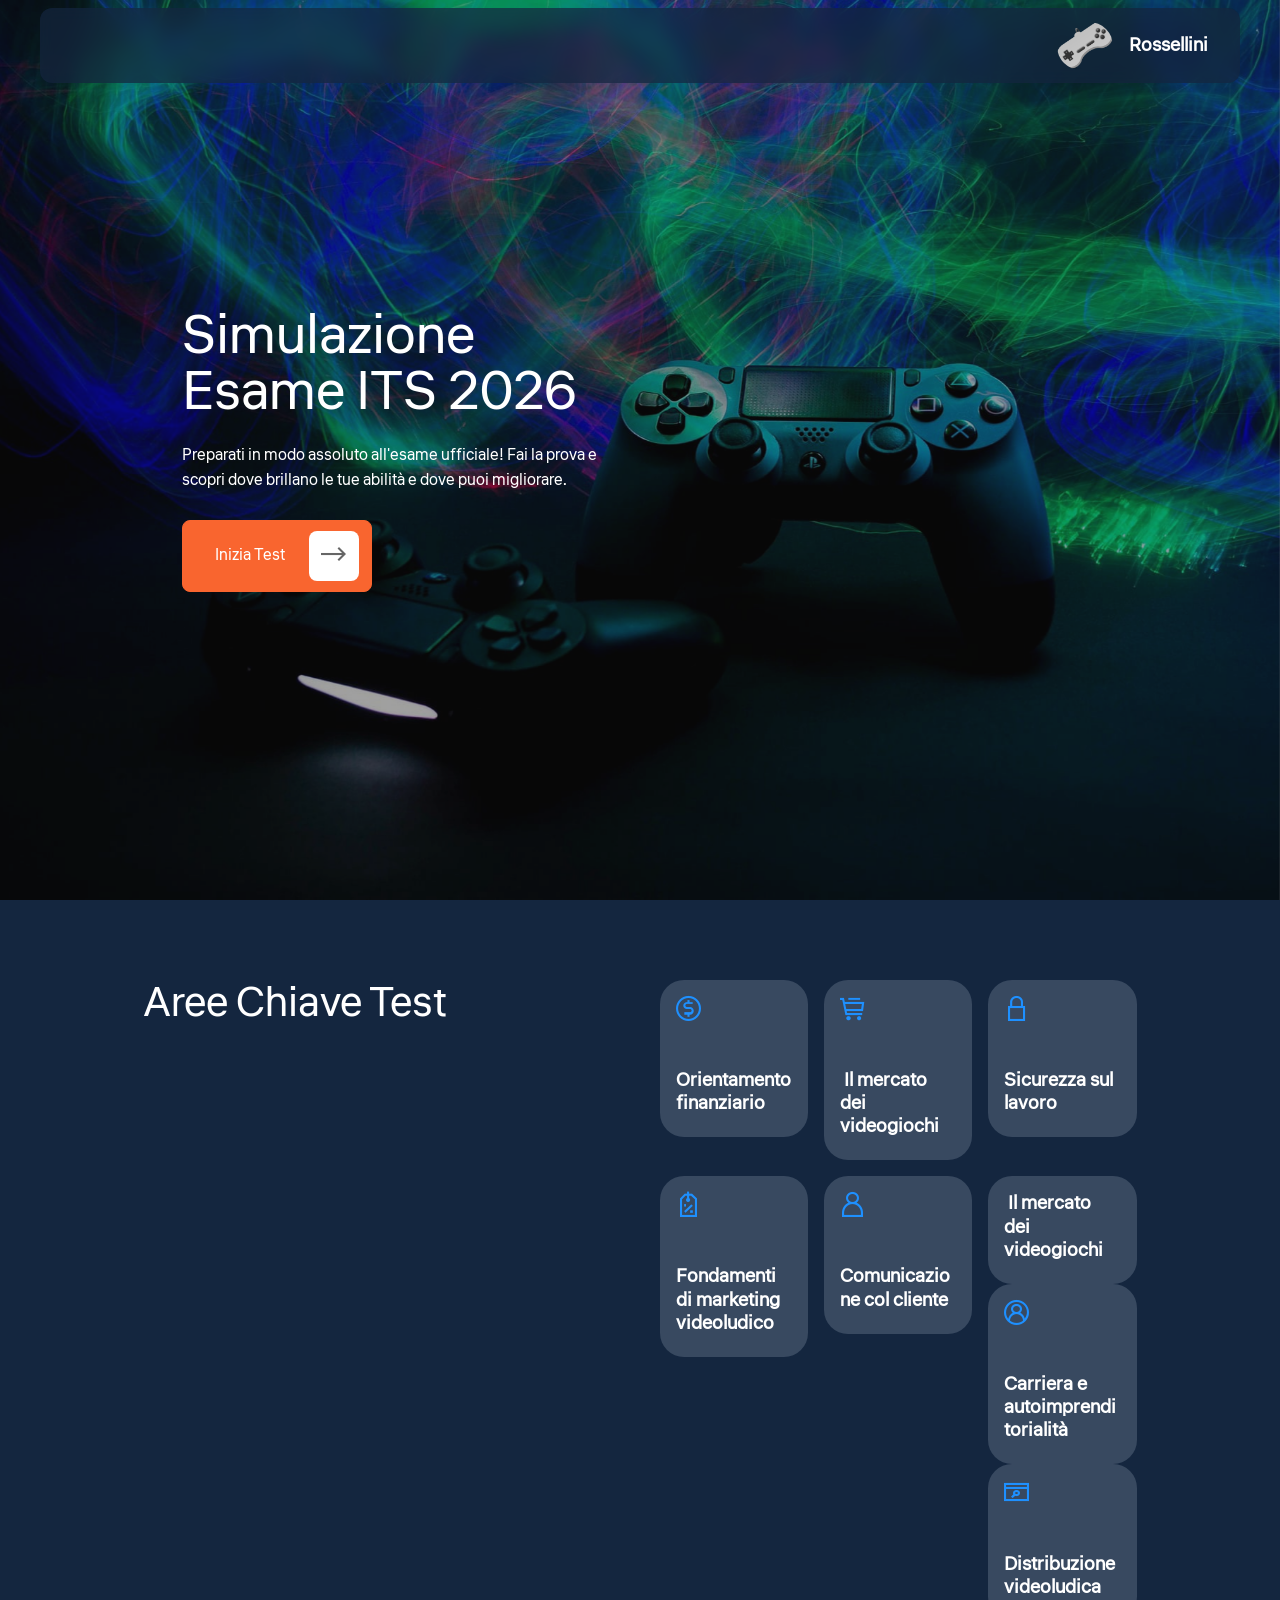
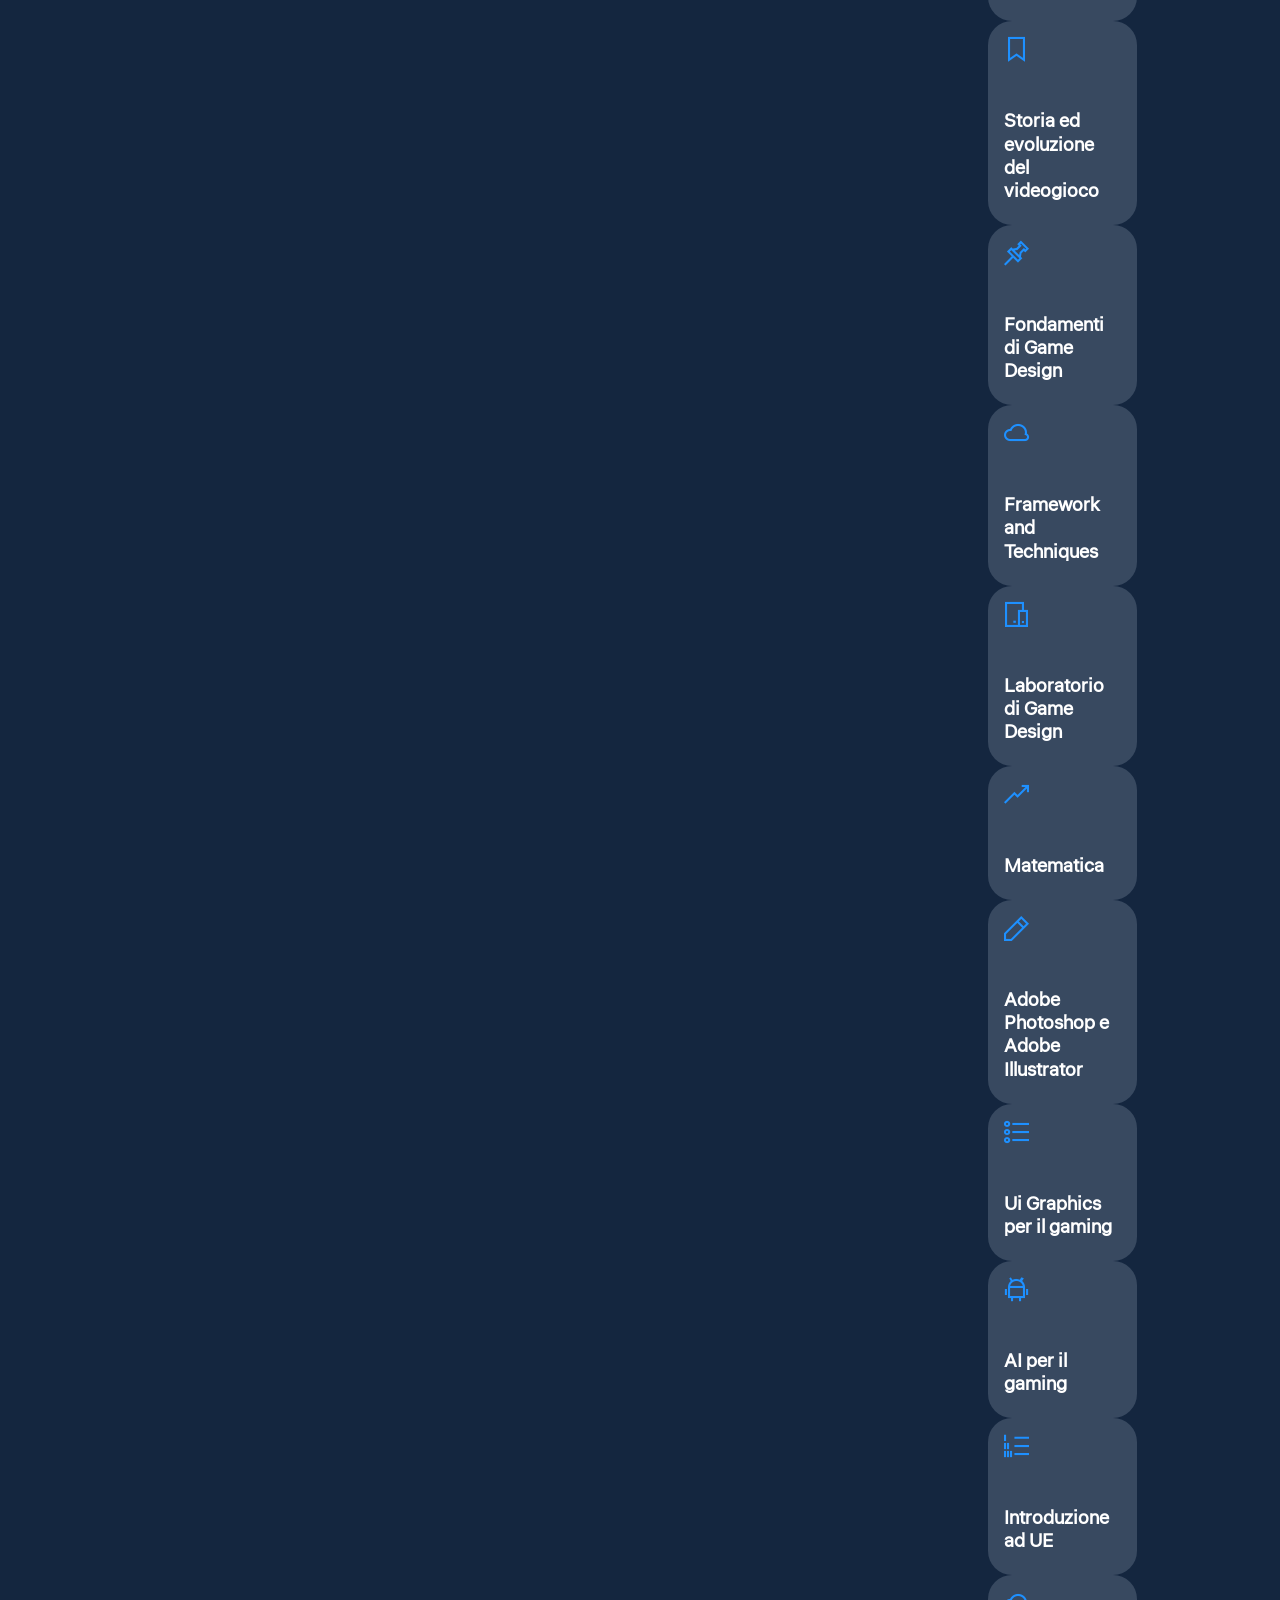
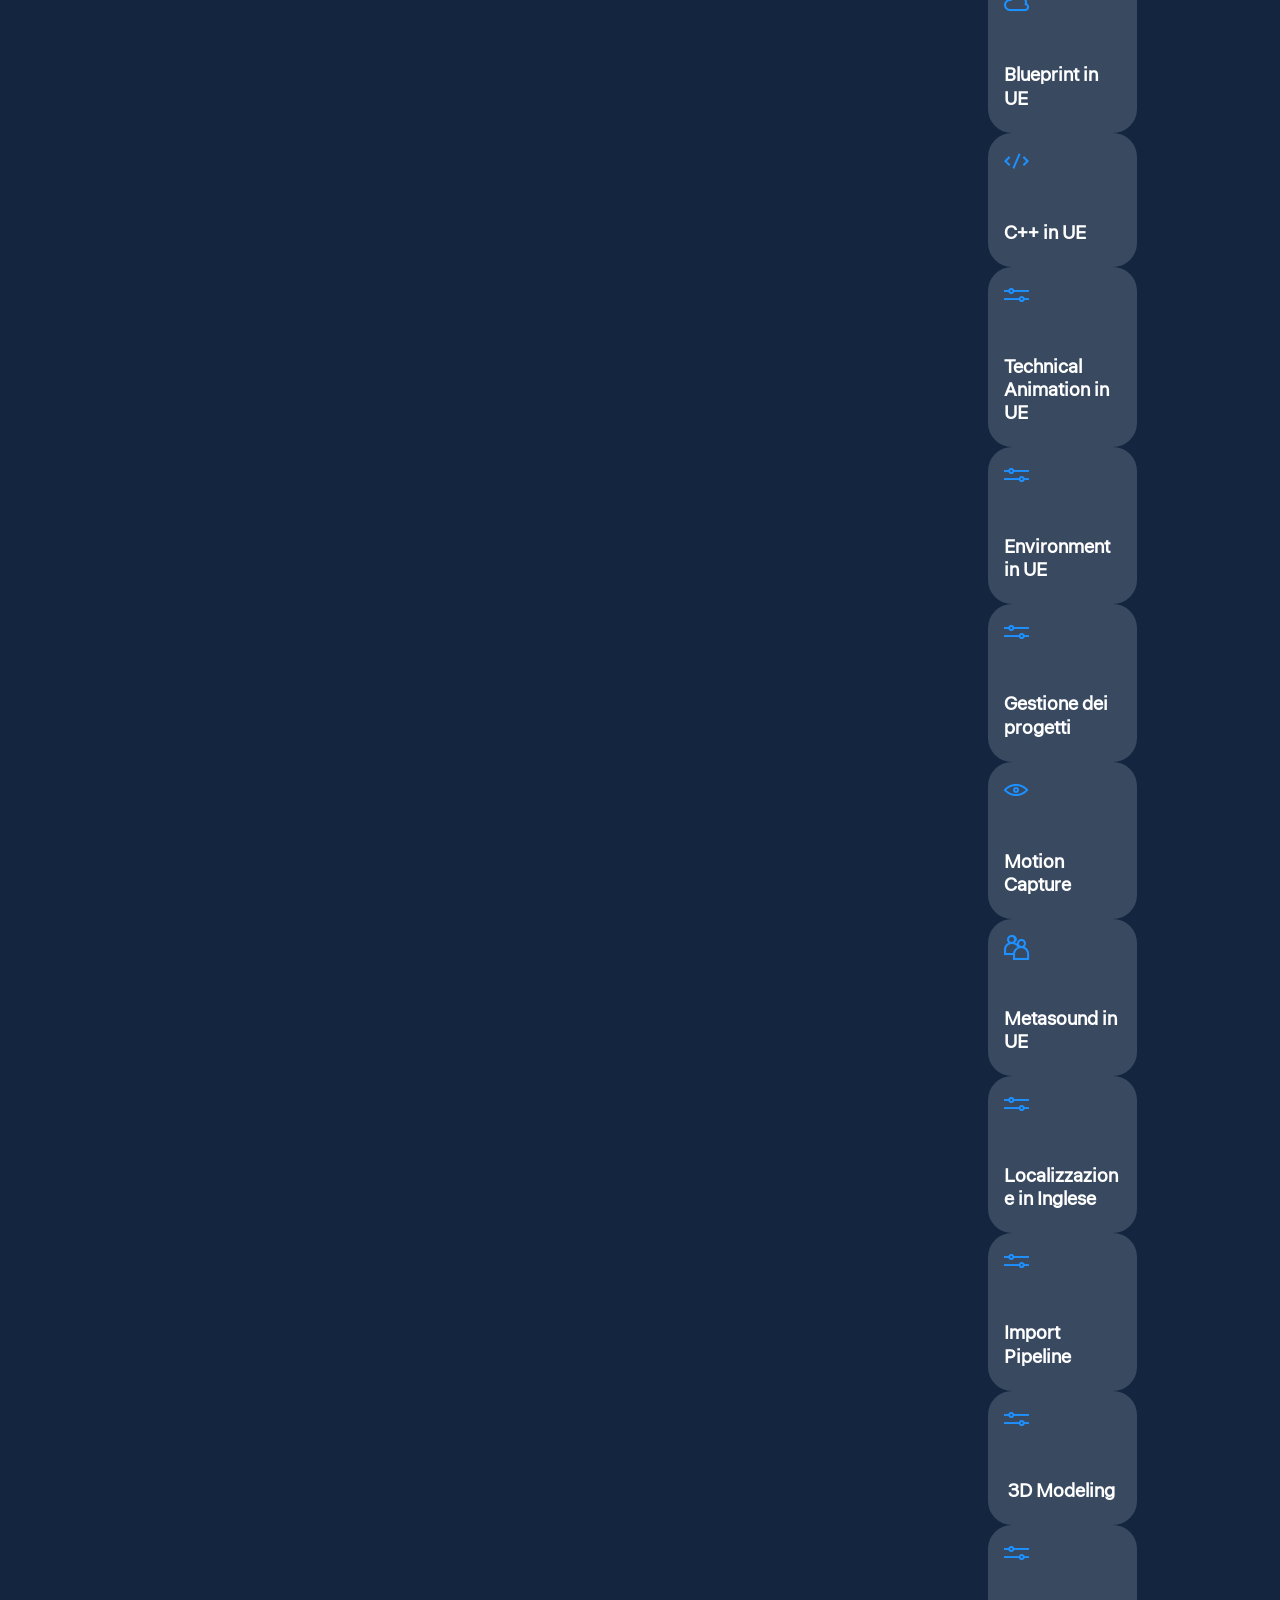
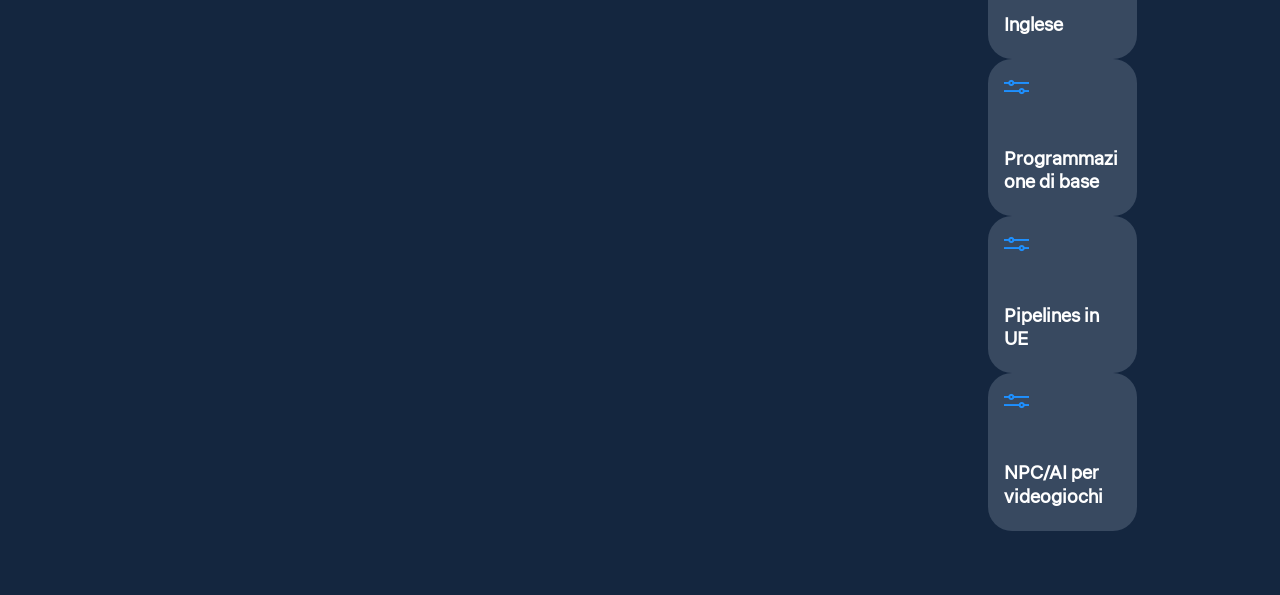
==== commit 926cd185: "rework UI" ====
--- a/index.html
+++ b/index.html
@@ -1,70 +1,391 @@
-<!-- File: wwwroot/index.html -->
 <!DOCTYPE html>
-<html lang="it">
+<html  >
 <head>
-    <meta charset="UTF-8">
-    <meta http-equiv="X-UA-Compatible" content="IE=edge">
-    <meta name="generator" content="Mobirise v6.1.12, mobirise.com">
-    <meta name="viewport" content="width=device-width, initial-scale=1, minimum-scale=1">
-    <link rel="shortcut icon" href="assets/images/logo5.png" type="image/x-icon">
-    <meta name="description" content="">
-
-    <title>Home - Artimate Exam Simulation</title>
-    <link rel="stylesheet" href="assets/web/assets/mobirise-icons2/mobirise2.css">
-    <link rel="stylesheet" href="assets/bootstrap/css/bootstrap.min.css">
-    <link rel="stylesheet" href="assets/theme/css/style.css">
-    <link rel="preload" href="https://fonts.googleapis.com/css?family=Epilogue:100,200,300,400,500,600,700,800,900,100i,200i,300i,400i,500i,600i,700i,800i,900i&display=swap" as="style" onload="this.onload=null;this.rel='stylesheet'">
-    <noscript><link rel="stylesheet" href="https://fonts.googleapis.com/css?family=Epilogue:100,200,300,400,500,600,700,800,900,100i,200i,300i,400i,500i,600i,700i,800i,900i&display=swap"></noscript>
-    <link rel="preload" as="style" href="assets/mobirise/css/mbr-additional.css?v=8IehVX">
-    <link rel="stylesheet" href="assets/mobirise/css/mbr-additional.css?v=8IehVX" type="text/css">
-
-    <style>
-        /* Imposta il bottone "Get Started" (classi btn-danger e btn-primary) dello stesso Arancione del titolo */
-        .btn-danger, .btn-primary {
-            background-color: #fd7e14 !important;
-            border-color: #fd7e14 !important;
-            color: #ffffff !important;
-        }
-
-            /* Effetto hover leggermente più scuro per interattività */
-            .btn-danger:hover, .btn-primary:hover {
-                background-color: #e8590c !important;
-                border-color: #d94e07 !important;
-            }
-
-        /* Colore arancione coerente per il titolo principale in evidenza */
-        h1.mbr-section-title strong {
-            color: #fd7e14 !important;
-        }
-    </style>
+  <!-- Site made with Mobirise Website Builder v6.1.12, https://mobirise.com -->
+  <meta charset="UTF-8">
+  <meta http-equiv="X-UA-Compatible" content="IE=edge">
+  <meta name="generator" content="Mobirise v6.1.12, mobirise.com">
+  <meta name="viewport" content="width=device-width, initial-scale=1, minimum-scale=1">
+  <link rel="shortcut icon" href="assets/images/mbr-96x82.png" type="image/x-icon">
+  <meta name="description" content="Preparati per l'esame ITS Rossellini 2026 con la nostra simulazione. Inizia il test e verifica le tue competenze facilmente.">
+  
+  
+  <title>Simulazione Esame ITS Rossellini 2026 - Mettiti alla Prova</title>
+  <link rel="stylesheet" href="assets/web/assets/mobirise-icons2/mobirise2.css">
+  <link rel="stylesheet" href="assets/bootstrap/css/bootstrap.min.css">
+  <link rel="stylesheet" href="assets/parallax/jarallax.css">
+  <link rel="stylesheet" href="assets/dropdown/css/style.css">
+  <link rel="stylesheet" href="assets/theme/css/style.css">
+  <link rel="preload" href="https://fonts.googleapis.com/css2?family=Liter&display=swap&display=swap" as="style" onload="this.onload=null;this.rel='stylesheet'">
+  <noscript><link rel="stylesheet" href="https://fonts.googleapis.com/css2?family=Liter&display=swap&display=swap"></noscript>
+  <link rel="preload" as="style" href="assets/mobirise/css/mbr-additional.css?v=KRYIAj"><link rel="stylesheet" href="assets/mobirise/css/mbr-additional.css?v=KRYIAj" type="text/css">
+
+  
+  
+  
 </head>
 <body>
-
-    <section data-bs-version="5.1" class="header19 cid-sFGzrhlvIh mbr-fullscreen" id="header19-3">
-
-        <div class="mbr-overlay" style="opacity: 0.9; background-color: rgb(6, 69, 99);">
+  
+  <section data-bs-version="5.1" class="menu menu1 rebootm5 cid-vxPWGiSXVj" once="menu" id="menu-1-vxPWGiSXVj">
+	
+
+	<nav class="navbar navbar-dropdown navbar-fixed-top navbar-expand-lg">
+		<div class="card-wrap little-radius container-fluid">
+			<div class="navbar-brand">
+				<span class="navbar-logo">
+					<a href="https://mobiri.se">
+						<img src="assets/images/mbr-96x82.png" alt="Mobirise Website Builder" style="height: 3rem;">
+					</a>
+				</span>
+				<span class="navbar-caption-wrap"><a class="navbar-caption display-4" href="https://mobiri.se">Rossellini</a></span>
+			</div>
+			
+			
+		</div>
+	</nav>
+</section>
+
+<section data-bs-version="5.1" class="header02 rebootm5 cid-vxPWGiV9go mbr-fullscreen mbr-parallax-background" id="hero-2-vxPWGiV9go">
+    
+
+    
+    <div class="mbr-overlay" style="opacity: 0.4; background-color: rgb(18, 18, 18);"></div>
+
+    <div class="container">
+        <div class="row justify-content-center">
+            <div class="col-12 col-lg-5 card">
+                <div class="content-wrapper">
+                    
+                    <h2 class="mbr-section-title mbr-fonts-style display-1">Simulazione Esame ITS 2026</h2>
+                    <p class="mbr-text mbr-fonts-style display-7">Preparati in modo assoluto all'esame ufficiale! Fai la prova e scopri dove brillano le tue abilità e dove puoi migliorare.</p>
+                    <div class="mbr-section-btn"><a id="startTestBtn" class="btn btn-warning display-7" href="page1.html" data-target="page1.html">
+                            <span class="mobi-mbri mobi-mbri-right mbr-iconfont mbr-iconfont-btn"></span>
+                            Inizia Test
+                        </a></div>
+                </div>
+            </div>
+            <div class="col-12 col-lg-5 card">
+                <div class="image-wrapper card-wrap">
+                    <img class="little-radius" src="assets/images/mbr-930x979.png" alt="Mobirise">
+                </div>
+            </div>
         </div>
-
-        <div class="container">
-            <div class="media-container">
-                <div class="col-md-12 col-lg-10 m-auto align-center">
-                    <h1 class="mbr-section-title mbr-white mbr-fonts-style mb-3 display-1"><strong>Simulazione Esame</strong></h1>
-                    <p class="mbr-text mbr-white mbr-fonts-style display-7 mb-4">ITS ROSSELLINI 2026</p>
-
-                    <!-- Pulsante Get Started arancione collegato a test.html -->
-                    <div class="mbr-section-btn align-center">
-                        <a class="btn btn-danger display-4" href="test.html">Get Started</a>
+    </div>
+</section>
+
+<section data-bs-version="5.1" class="features02 rebootm5 cid-vxPWGj6NkG" id="features-1-vxPWGj6NkG">
+    
+
+    
+    
+
+    <div class="container-fluid">
+        <div class="row justify-content-center">
+            <div class="col-12 col-lg-5 card">
+                <div class="content-wrapper">
+                    <h2 class="mbr-section-title mbr-fonts-style display-2">Aree Chiave Test</h2>
+                    
+                    
+                </div>
+            </div>
+            <div class="col-12 col-lg-5 card">
+                <div class="content-wrap">
+                    
+                    <div class="items-wrapper">
+                        <a class="item features-without-image active d-block" href="page1.html">
+                            <div class="item-wrapper">
+                                <div class="iconfont-wrapper">
+                                    <span class="card-icon mbr-iconfont mobi-mbri-cash mobi-mbri"></span>
+                                </div>
+                                <h5 class="item-title mbr-fonts-style fw-bold display-4">Orientamento finanziario</h5>
+
+                            </div>
+                        </a>
+                        <a class="item features-without-image d-block" href="page1.html">
+                            <div class="item-wrapper">
+                                <div class="iconfont-wrapper">
+                                    <span class="card-icon mbr-iconfont mobi-mbri-cart-full mobi-mbri"></span>
+                                </div>
+                                <h5 class="item-title mbr-fonts-style fw-bold display-4">&nbsp;Il mercato dei videogiochi</h5>
+                            </div>
+                        </a>
+                    <a class="item features-without-image d-block" href="page1.html">
+                            <div class="item-wrapper">
+                                <div class="iconfont-wrapper">
+                                    <span class="card-icon mbr-iconfont mobi-mbri-lock mobi-mbri"></span>
+                                </div>
+                                <h5 class="item-title mbr-fonts-style fw-bold display-4">Sicurezza sul lavoro</h5>
+
+                            </div>
+                        </a><a class="item features-without-image d-block" href="page1.html">
+                            <div class="item-wrapper">
+                                <div class="iconfont-wrapper">
+                                    <span class="card-icon mbr-iconfont mobi-mbri-sale mobi-mbri"></span>
+                                </div>
+                                <h5 class="item-title mbr-fonts-style fw-bold display-4">Fondamenti di marketing videoludico</h5>
+
+                            </div>
+                        </a><a class="item features-without-image d-block" href="page1.html">
+                            <div class="item-wrapper">
+                                <div class="iconfont-wrapper">
+                                    <span class="card-icon mbr-iconfont mobi-mbri-user mobi-mbri"></span>
+                                </div>
+                                <h5 class="item-title mbr-fonts-style fw-bold display-4">Comunicazione col cliente</h5>
+
+                            </div>
+                        </a><a class="item features-without-image d-block" href="page1.html">
+                            <div class="item-wrapper">
+                                <div class="iconfont-wrapper">
+                                    <span class=
+                                </div>
+                                <h5 class="item-title mbr-fonts-style fw-bold display-4">&nbsp;Il mercato dei videogiochi</h5>
+                                
+                            </div>
+                        </div><div class="item features-without-image">
+                            <div class="item-wrapper">
+                                <div class="iconfont-wrapper">
+                                    <span class="card-icon mbr-iconfont mobi-mbri-user-2 mobi-mbri"></span>
+                                </div>
+                                <h5 class="item-title mbr-fonts-style fw-bold display-4">Carriera e autoimprenditorialità</h5>
+                                
+                            </div>
+                        </div><div class="item features-without-image">
+                            <div class="item-wrapper">
+                                <div class="iconfont-wrapper">
+                                    <span class="card-icon mbr-iconfont mobi-mbri-browse mobi-mbri"></span>
+                                </div>
+                                <h5 class="item-title mbr-fonts-style fw-bold display-4">Distribuzione videoludica</h5>
+                                
+                            </div>
+                        </div><div class="item features-without-image">
+                            <div class="item-wrapper">
+                                <div class="iconfont-wrapper">
+                                    <span class="card-icon mbr-iconfont mobi-mbri-bookmark mobi-mbri"></span>
+                                </div>
+                                <h5 class="item-title mbr-fonts-style fw-bold display-4">Storia ed evoluzione del videogioco</h5>
+                                
+                            </div>
+                        </div><div class="item features-without-image">
+                            <div class="item-wrapper">
+                                <div class="iconfont-wrapper">
+                                    <span class="card-icon mbr-iconfont mobi-mbri-pin mobi-mbri"></span>
+                                </div>
+                                <h5 class="item-title mbr-fonts-style fw-bold display-4">Fondamenti di Game Design</h5>
+                                
+                            </div>
+                        </div><div class="item features-without-image">
+                            <div class="item-wrapper">
+                                <div class="iconfont-wrapper">
+                                    <span class="card-icon mbr-iconfont mobi-mbri-cloud mobi-mbri"></span>
+                                </div>
+                                <h5 class="item-title mbr-fonts-style fw-bold display-4">Framework and Techniques</h5>
+                                
+                            </div>
+                        </div><div class="item features-without-image">
+                            <div class="item-wrapper">
+                                <div class="iconfont-wrapper">
+                                    <span class="card-icon mbr-iconfont mobi-mbri-devices mobi-mbri"></span>
+                                </div>
+                                <h5 class="item-title mbr-fonts-style fw-bold display-4">Laboratorio di Game Design</h5>
+                                
+                            </div>
+                        </div><div class="item features-without-image">
+                            <div class="item-wrapper">
+                                <div class="iconfont-wrapper">
+                                    <span class="card-icon mbr-iconfont mobi-mbri-growing-chart mobi-mbri"></span>
+                                </div>
+                                <h5 class="item-title mbr-fonts-style fw-bold display-4">Matematica</h5>
+                                
+                            </div>
+                        </div><div class="item features-without-image">
+                            <div class="item-wrapper">
+                                <div class="iconfont-wrapper">
+                                    <span class="card-icon mbr-iconfont mobi-mbri-edit-2 mobi-mbri"></span>
+                                </div>
+                                <h5 class="item-title mbr-fonts-style fw-bold display-4">Adobe Photoshop e Adobe Illustrator</h5>
+                                
+                            </div>
+                        </div><div class="item features-without-image">
+                            <div class="item-wrapper">
+                                <div class="iconfont-wrapper">
+                                    <span class="card-icon mbr-iconfont mobi-mbri-bulleted-list mobi-mbri"></span>
+                                </div>
+                                <h5 class="item-title mbr-fonts-style fw-bold display-4">Ui Graphics per il gaming</h5>
+                                
+                            </div>
+                        </div><div class="item features-without-image">
+                            <div class="item-wrapper">
+                                <div class="iconfont-wrapper">
+                                    <span class="card-icon mbr-iconfont mobi-mbri-android mobi-mbri"></span>
+                                </div>
+                                <h5 class="item-title mbr-fonts-style fw-bold display-4">AI per il gaming</h5>
+                                
+                            </div>
+                        </div><div class="item features-without-image">
+                            <div class="item-wrapper">
+                                <div class="iconfont-wrapper">
+                                    <span class="card-icon mbr-iconfont mobi-mbri-numbered-list mobi-mbri"></span>
+                                </div>
+                                <h5 class="item-title mbr-fonts-style fw-bold display-4">Introduzione ad UE</h5>
+                                
+                            </div>
+                        </div><div class="item features-without-image">
+                            <div class="item-wrapper">
+                                <div class="iconfont-wrapper">
+                                    <span class="card-icon mbr-iconfont mobi-mbri-cloud mobi-mbri"></span>
+                                </div>
+                                <h5 class="item-title mbr-fonts-style fw-bold display-4">Blueprint in UE</h5>
+                                
+                            </div>
+                        </div><div class="item features-without-image">
+                            <div class="item-wrapper">
+                                <div class="iconfont-wrapper">
+                                    <span class="card-icon mbr-iconfont mobi-mbri-code mobi-mbri"></span>
+                                </div>
+                                <h5 class="item-title mbr-fonts-style fw-bold display-4">C++ in UE</h5>
+                                
+                            </div>
+                        </div><div class="item features-without-image">
+                            <div class="item-wrapper">
+                                <div class="iconfont-wrapper">
+                                    <span class="card-icon mbr-iconfont mobi-mbri-setting-3 mobi-mbri"></span>
+                                </div>
+                                <h5 class="item-title mbr-fonts-style fw-bold display-4">Technical Animation in UE</h5>
+                                
+                            </div>
+                        </div><div class="item features-without-image">
+                            <div class="item-wrapper">
+                                <div class="iconfont-wrapper">
+                                    <span class="card-icon mbr-iconfont mobi-mbri-setting-3 mobi-mbri"></span>
+                                </div>
+                                <h5 class="item-title mbr-fonts-style fw-bold display-4">Environment in UE</h5>
+                                
+                            </div>
+                        </div><div class="item features-without-image">
+                            <div class="item-wrapper">
+                                <div class="iconfont-wrapper">
+                                    <span class="card-icon mbr-iconfont mobi-mbri-setting-3 mobi-mbri"></span>
+                                </div>
+                                <h5 class="item-title mbr-fonts-style fw-bold display-4">Gestione dei progetti</h5>
+                                
+                            </div>
+                        </div>
+                        <div class="item features-without-image">
+                            <div class="item-wrapper">
+                                <div class="iconfont-wrapper">
+                                    <span class="card-icon mbr-iconfont mobi-mbri-preview mobi-mbri"></span>
+                                </div>
+                                <h5 class="item-title mbr-fonts-style fw-bold display-4">Motion Capture</h5>
+                                
+                            </div>
+                        </div>
+                        <div class="item features-without-image">
+                            <div class="item-wrapper">
+                                <div class="iconfont-wrapper">
+                                    <span class="card-icon mbr-iconfont mobi-mbri-users mobi-mbri"></span>
+                                </div>
+                                <h5 class="item-title mbr-fonts-style fw-bold display-4">Metasound in UE</h5>
+                                
+                            </div>
+                        </div><div class="item features-without-image">
+                            <div class="item-wrapper">
+                                <div class="iconfont-wrapper">
+                                    <span class="card-icon mbr-iconfont mobi-mbri-setting-3 mobi-mbri"></span>
+                                </div>
+                                <h5 class="item-title mbr-fonts-style fw-bold display-4">Localizzazione in Inglese</h5>
+                                
+                            </div>
+                        </div><div class="item features-without-image">
+                            <div class="item-wrapper">
+                                <div class="iconfont-wrapper">
+                                    <span class="card-icon mbr-iconfont mobi-mbri-setting-3 mobi-mbri"></span>
+                                </div>
+                                <h5 class="item-title mbr-fonts-style fw-bold display-4">Import Pipeline</h5>
+                                
+                            </div>
+                        </div><div class="item features-without-image">
+                            <div class="item-wrapper">
+                                <div class="iconfont-wrapper">
+                                    <span class="card-icon mbr-iconfont mobi-mbri-setting-3 mobi-mbri"></span>
+                                </div>
+                                <h5 class="item-title mbr-fonts-style fw-bold display-4">&nbsp;3D Modeling</h5>
+                                
+                            </div>
+                        </div><div class="item features-without-image">
+                            <div class="item-wrapper">
+                                <div class="iconfont-wrapper">
+                                    <span class="card-icon mbr-iconfont mobi-mbri-setting-3 mobi-mbri"></span>
+                                </div>
+                                <h5 class="item-title mbr-fonts-style fw-bold display-4">Inglese</h5>
+                                
+                            </div>
+                        </div><div class="item features-without-image">
+                            <div class="item-wrapper">
+                                <div class="iconfont-wrapper">
+                                    <span class="card-icon mbr-iconfont mobi-mbri-setting-3 mobi-mbri"></span>
+                                </div>
+                                <h5 class="item-title mbr-fonts-style fw-bold display-4">Programmazione di base</h5>
+                                
+                            </div>
+                        </div><div class="item features-without-image">
+                            <div class="item-wrapper">
+                                <div class="iconfont-wrapper">
+                                    <span class="card-icon mbr-iconfont mobi-mbri-setting-3 mobi-mbri"></span>
+                                </div>
+                                <h5 class="item-title mbr-fonts-style fw-bold display-4">Pipelines in UE</h5>
+                                
+                            </div>
+                        </div><div class="item features-without-image">
+                            <div class="item-wrapper">
+                                <div class="iconfont-wrapper">
+                                    <span class="card-icon mbr-iconfont mobi-mbri-setting-3 mobi-mbri"></span>
+                                </div>
+                                <h5 class="item-title mbr-fonts-style fw-bold display-4">NPC/AI per videogiochi</h5>
+                                
+                            </div>
+                        </div>
                     </div>
                 </div>
             </div>
         </div>
-    </section>
-
-    <!-- Script di Bootstrap e Mobirise -->
-    <script src="assets/bootstrap/js/bootstrap.bundle.min.js"></script>
-    <script src="assets/smoothscroll/smooth-scroll.js"></script>
-    <script src="assets/ytplayer/index.js"></script>
-    <script src="assets/vimeoplayer/player.js"></script>
-    <script src="assets/theme/js/script.js"></script>
+    </div>
+</section>
+
+
+<script src="assets/bootstrap/js/bootstrap.bundle.min.js"></script>
+  <script src="assets/parallax/jarallax.js"></script>
+  <script src="assets/smoothscroll/smooth-scroll.js"></script>
+  <script src="assets/ytplayer/index.js"></script>
+  <script src="assets/dropdown/js/navbar-dropdown.js"></script>
+  <script src="assets/theme/js/script.js"></script>
+<script>
+document.addEventListener('DOMContentLoaded', function(){
+  const btn = document.getElementById('startTestBtn');
+  if(!btn) return;
+  btn.addEventListener('click', async function(e){
+    e.preventDefault();
+    const target = btn.getAttribute('data-target') || 'page1.html';
+    try{
+      btn.classList.add('disabled');
+      const orig = btn.textContent;
+      btn.textContent = 'Caricamento...';
+      const resp = await fetch('/api/exam/questions');
+      if(!resp.ok) throw new Error('Fetch error ' + resp.status);
+      // consume body to ensure server processed and stored session
+      await resp.json();
+      // navigate to page1.html
+      window.location.href = target;
+    }catch(err){
+      console.error(err);
+      alert('Errore caricamento domande. Assicurati che il server sia avviato.');
+      btn.classList.remove('disabled');
+      btn.textContent = 'Inizia Test';
+    }
+  });
+});
+</script>
+  
+  
+  
 </body>
 </html>
--- a/assets/parallax/jarallax.css
+++ b/assets/parallax/jarallax.css
@@ -0,0 +1,15 @@
+.jarallax {
+    position: relative;
+    z-index: 0;
+}
+.jarallax > .jarallax-img {
+    position: absolute;
+    object-fit: cover;
+    /* support for plugin https://github.com/bfred-it/object-fit-images */
+    font-family: 'object-fit: cover;';
+    top: 0;
+    left: 0;
+    width: 100%;
+    height: 100%;
+    z-index: -1;
+}
--- a/assets/dropdown/css/style.css
+++ b/assets/dropdown/css/style.css
@@ -0,0 +1,265 @@
+.navbar-dropdown {
+  left: 0;
+  padding: 0;
+  position: absolute;
+  right: 0;
+  top: 0;
+  transition: all 0.45s ease;
+  z-index: 1030;
+  background: #282828; }
+  .navbar-dropdown .navbar-logo {
+    margin-right: 0.8rem;
+    transition: margin 0.3s ease-in-out;
+    vertical-align: middle; }
+    .navbar-dropdown .navbar-logo img {
+      height: 3.125rem;
+      transition: all 0.3s ease-in-out; }
+    .navbar-dropdown .navbar-logo.mbr-iconfont {
+      font-size: 3.125rem;
+      line-height: 3.125rem; }
+  .navbar-dropdown .navbar-caption {
+    font-weight: 700;
+    white-space: normal;
+    vertical-align: -4px;
+    line-height: 3.125rem !important; }
+    .navbar-dropdown .navbar-caption, .navbar-dropdown .navbar-caption:hover {
+      color: inherit;
+      text-decoration: none; }
+  .navbar-dropdown .mbr-iconfont + .navbar-caption {
+    vertical-align: -1px; }
+  .navbar-dropdown.navbar-fixed-top {
+    position: fixed; }
+  .navbar-dropdown .navbar-brand span {
+    vertical-align: -4px; }
+  .navbar-dropdown.bg-color.transparent {
+    background: none; }
+  .navbar-dropdown.navbar-short .navbar-brand {
+    padding: 0.625rem 0; }
+    .navbar-dropdown.navbar-short .navbar-brand span {
+      vertical-align: -1px; }
+  .navbar-dropdown.navbar-short .navbar-caption {
+    line-height: 2.375rem !important;
+    vertical-align: -2px; }
+  .navbar-dropdown.navbar-short .navbar-logo {
+    margin-right: 0.5rem; }
+    .navbar-dropdown.navbar-short .navbar-logo img {
+      height: 2.375rem; }
+    .navbar-dropdown.navbar-short .navbar-logo.mbr-iconfont {
+      font-size: 2.375rem;
+      line-height: 2.375rem; }
+  .navbar-dropdown.navbar-short .mbr-table-cell {
+    height: 3.625rem; }
+  .navbar-dropdown .navbar-close {
+    left: 0.6875rem;
+    position: fixed;
+    top: 0.75rem;
+    z-index: 1000; }
+  .navbar-dropdown .hamburger-icon {
+    content: "";
+    display: inline-block;
+    vertical-align: middle;
+    width: 16px;
+    -webkit-box-shadow: 0 -6px 0 1px #282828,0 0 0 1px #282828,0 6px 0 1px #282828;
+    -moz-box-shadow: 0 -6px 0 1px #282828,0 0 0 1px #282828,0 6px 0 1px #282828;
+    box-shadow: 0 -6px 0 1px #282828,0 0 0 1px #282828,0 6px 0 1px #282828; }
+
+.dropdown-menu .dropdown-toggle[data-toggle="dropdown-submenu"]::after {
+  border-bottom: 0.35em solid transparent;
+  border-left: 0.35em solid;
+  border-right: 0;
+  border-top: 0.35em solid transparent;
+  margin-left: 0.3rem; }
+
+.dropdown-menu .dropdown-item:focus {
+  outline: 0; }
+
+.nav-dropdown {
+  font-size: 0.75rem;
+  font-weight: 500;
+  height: auto !important; }
+  .nav-dropdown .nav-btn {
+    padding-left: 1rem; }
+  .nav-dropdown .link {
+    margin: .667em 1.667em;
+    font-weight: 500;
+    padding: 0;
+    transition: color .2s ease-in-out; }
+    .nav-dropdown .link.dropdown-toggle {
+      margin-right: 2.583em; }
+      .nav-dropdown .link.dropdown-toggle::after {
+        margin-left: .25rem;
+        border-top: 0.35em solid;
+        border-right: 0.35em solid transparent;
+        border-left: 0.35em solid transparent;
+        border-bottom: 0; }
+      .nav-dropdown .link.dropdown-toggle[aria-expanded="true"] {
+        margin: 0;
+        padding: 0.667em 3.263em  0.667em 1.667em; }
+  .nav-dropdown .link::after,
+  .nav-dropdown .dropdown-item::after {
+    color: inherit; }
+  .nav-dropdown .btn {
+    font-size: 0.75rem;
+    font-weight: 700;
+    letter-spacing: 0;
+    margin-bottom: 0;
+    padding-left: 1.25rem;
+    padding-right: 1.25rem; }
+  .nav-dropdown .dropdown-menu {
+    border-radius: 0;
+    border: 0;
+    left: 0;
+    margin: 0;
+    padding-bottom: 1.25rem;
+    padding-top: 1.25rem;
+    position: relative; }
+  .nav-dropdown .dropdown-submenu {
+    margin-left: 0.125rem;
+    top: 0; }
+  .nav-dropdown .dropdown-item {
+    font-weight: 500;
+    line-height: 2;
+    padding: 0.3846em 4.615em 0.3846em 1.5385em;
+    position: relative;
+    transition: color .2s ease-in-out, background-color .2s ease-in-out; }
+    .nav-dropdown .dropdown-item::after {
+      margin-top: -0.3077em;
+      position: absolute;
+      right: 1.1538em;
+      top: 50%; }
+    .nav-dropdown .dropdown-item:focus, .nav-dropdown .dropdown-item:hover {
+      background: none; }
+
+@media (max-width: 767px) {
+  .nav-dropdown.navbar-toggleable-sm {
+    bottom: 0;
+    display: none;
+    left: 0;
+    overflow-x: hidden;
+    position: fixed;
+    top: 0;
+    transform: translateX(-100%);
+    -ms-transform: translateX(-100%);
+    -webkit-transform: translateX(-100%);
+    width: 18.75rem;
+    z-index: 999; } }
+.nav-dropdown.navbar-toggleable-xl {
+  bottom: 0;
+  display: none;
+  left: 0;
+  overflow-x: hidden;
+  position: fixed;
+  top: 0;
+  transform: translateX(-100%);
+  -ms-transform: translateX(-100%);
+  -webkit-transform: translateX(-100%);
+  width: 18.75rem;
+  z-index: 999; }
+
+.nav-dropdown-sm {
+  display: block !important;
+  overflow-x: hidden;
+  overflow: auto;
+  padding-top: 3.875rem; }
+  .nav-dropdown-sm::after {
+    content: "";
+    display: block;
+    height: 3rem;
+    width: 100%; }
+  .nav-dropdown-sm.collapse.in ~ .navbar-close {
+    display: block !important; }
+  .nav-dropdown-sm.collapsing, .nav-dropdown-sm.collapse.in {
+    transform: translateX(0);
+    -ms-transform: translateX(0);
+    -webkit-transform: translateX(0);
+    transition: all 0.25s ease-out;
+    -webkit-transition: all 0.25s ease-out;
+    background: #282828; }
+  .nav-dropdown-sm.collapsing[aria-expanded="false"] {
+    transform: translateX(-100%);
+    -ms-transform: translateX(-100%);
+    -webkit-transform: translateX(-100%); }
+  .nav-dropdown-sm .nav-item {
+    display: block;
+    margin-left: 0 !important;
+    padding-left: 0; }
+  .nav-dropdown-sm .link,
+  .nav-dropdown-sm .dropdown-item {
+    border-top: 1px dotted rgba(255, 255, 255, 0.1);
+    font-size: 0.8125rem;
+    line-height: 1.6;
+    margin: 0 !important;
+    padding: 0.875rem 2.4rem 0.875rem 1.5625rem !important;
+    position: relative;
+    white-space: normal; }
+    .nav-dropdown-sm .link:focus, .nav-dropdown-sm .link:hover,
+    .nav-dropdown-sm .dropdown-item:focus,
+    .nav-dropdown-sm .dropdown-item:hover {
+      background: rgba(0, 0, 0, 0.2) !important;
+      color: #c0a375; }
+  .nav-dropdown-sm .nav-btn {
+    position: relative;
+    padding: 1.5625rem 1.5625rem 0 1.5625rem; }
+    .nav-dropdown-sm .nav-btn::before {
+      border-top: 1px dotted rgba(255, 255, 255, 0.1);
+      content: "";
+      left: 0;
+      position: absolute;
+      top: 0;
+      width: 100%; }
+    .nav-dropdown-sm .nav-btn + .nav-btn {
+      padding-top: 0.625rem; }
+      .nav-dropdown-sm .nav-btn + .nav-btn::before {
+        display: none; }
+  .nav-dropdown-sm .btn {
+    padding: 0.625rem 0; }
+  .nav-dropdown-sm .dropdown-toggle[data-toggle="dropdown-submenu"]::after {
+    margin-left: .25rem;
+    border-top: 0.35em solid;
+    border-right: 0.35em solid transparent;
+    border-left: 0.35em solid transparent;
+    border-bottom: 0; }
+  .nav-dropdown-sm .dropdown-toggle[data-toggle="dropdown-submenu"][aria-expanded="true"]::after {
+    border-top: 0;
+    border-right: 0.35em solid transparent;
+    border-left: 0.35em solid transparent;
+    border-bottom: 0.35em solid; }
+  .nav-dropdown-sm .dropdown-menu {
+    margin: 0;
+    padding: 0;
+    position: relative;
+    top: 0;
+    left: 0;
+    width: 100%;
+    border: 0;
+    float: none;
+    border-radius: 0;
+    background: none; }
+  .nav-dropdown-sm .dropdown-submenu {
+    left: 100%;
+    margin-left: 0.125rem;
+    margin-top: -1.25rem;
+    top: 0; }
+
+.navbar-toggleable-sm .nav-dropdown .dropdown-menu {
+  position: absolute; }
+
+.navbar-toggleable-sm .nav-dropdown .dropdown-submenu {
+  left: 100%;
+  margin-left: 0.125rem;
+  margin-top: -1.25rem;
+  top: 0; }
+
+.navbar-toggleable-sm.opened .nav-dropdown .dropdown-menu {
+  position: relative; }
+
+.navbar-toggleable-sm.opened .nav-dropdown .dropdown-submenu {
+  left: 0;
+  margin-left: 00rem;
+  margin-top: 0rem;
+  top: 0; }
+
+.is-builder .nav-dropdown.collapsing {
+  transition: none !important; }
+
+
--- a/assets/theme/css/style.css
+++ b/assets/theme/css/style.css
@@ -14,6 +14,47 @@
 button {
   background-color: transparent;
   border-color: transparent;
+}
+
+.embla__button,
+.carousel-control {
+  background-color: #edefea !important;
+  opacity: 0.8 !important;
+  color: #464845 !important;
+  border-color: #edefea !important;
+}
+
+.carousel .close,
+.modalWindow .close {
+  background-color: #edefea !important;
+  color: #464845 !important;
+  border-color: #edefea !important;
+  opacity: 0.8 !important;
+}
+
+.carousel .close:hover,
+.modalWindow .close:hover {
+  opacity: 1 !important;
+}
+
+.carousel-indicators li {
+  background-color: #edefea !important;
+  border: 2px solid #464845 !important;
+}
+
+.carousel-indicators li:hover,
+.carousel-indicators li:active {
+  opacity: 0.8 !important;
+}
+
+.embla__button:hover,
+.carousel-control:hover {
+  background-color: #edefea !important;
+  opacity: 1 !important;
+}
+
+.modalWindow-video-container {
+  height: 80%;
 }
 
 section,
@@ -248,11 +289,9 @@
   .media-size-item {
     width: auto !important;
   }
-
   .media {
     width: auto;
   }
-
   .mbr-figure {
     width: 100% !important;
   }
@@ -435,8 +474,7 @@
   display: inline-block;
   text-decoration: none;
   outline-style: none;
-  -webkit-animation: arrowdown 1.7s ease-in-out infinite;
-          animation: arrowdown 1.7s ease-in-out infinite;
+  animation: arrowdown 1.7s ease-in-out infinite;
   color: #ffffff;
 }
 .mbr-arrow > a > i {
@@ -470,17 +508,6 @@
     transform: translateY(0px);
   }
 }
-@-webkit-keyframes arrowdown {
-  0% {
-    transform: translateY(0px);
-  }
-  50% {
-    transform: translateY(-5px);
-  }
-  100% {
-    transform: translateY(0px);
-  }
-}
 @media (max-width: 500px) {
   .mbr-arrow-up {
     left: 0;
@@ -492,25 +519,11 @@
 @keyframes gradient-animation {
   from {
     background-position: 0% 100%;
-    -webkit-animation-timing-function: ease-in-out;
-            animation-timing-function: ease-in-out;
+    animation-timing-function: ease-in-out;
   }
   to {
     background-position: 100% 0%;
-    -webkit-animation-timing-function: ease-in-out;
-            animation-timing-function: ease-in-out;
-  }
-}
-@-webkit-keyframes gradient-animation {
-  from {
-    background-position: 0% 100%;
-    -webkit-animation-timing-function: ease-in-out;
-            animation-timing-function: ease-in-out;
-  }
-  to {
-    background-position: 100% 0%;
-    -webkit-animation-timing-function: ease-in-out;
-            animation-timing-function: ease-in-out;
+    animation-timing-function: ease-in-out;
   }
 }
 .bg-gradient {
@@ -786,7 +799,7 @@
   color: #232323;
   line-height: 1rem !important;
   height: auto;
-  padding: 0.6rem 1.2rem;
+  padding: 1.2rem 2rem;
   transition: border-color 0.25s ease 0s;
   border: 1px solid transparent !important;
   border-radius: 4px;
@@ -796,6 +809,11 @@
   border-color: red;
 }
 
+.row > * {
+  padding-right: 1rem;
+  padding-left: 1rem;
+}
+
 form .row {
   margin-left: -0.6rem;
   margin-right: -0.6rem;
@@ -806,15 +824,8 @@
 }
 
 form .mbr-section-btn {
-  margin: 0;
   padding-left: 0.6rem;
   padding-right: 0.6rem;
-}
-
-form .btn {
-  display: flex;
-  padding: 0.6rem 1.2rem;
-  margin: 0;
 }
 
 form .form-check-input {
@@ -881,46 +892,54 @@
   margin-bottom: 2rem !important;
 }
 
+.container,
+.container-fluid {
+  padding-left: 16px;
+  padding-right: 16px;
+}
+
+.row {
+  margin-left: -16px;
+  margin-right: -16px;
+}
+.row > [class*=col] {
+  padding-left: 16px;
+  padding-right: 16px;
+}
+
 @media (min-width: 992px) {
+  .container-fluid {
+    padding-left: 40px;
+    padding-right: 40px;
+  }
+}
+
+@media (max-width: 992px) {
+  .container-fluid {
+    padding-left: 16px;
+    padding-right: 16px;
+  }
+}
+
+@media (max-width: 992px) {
   .container {
     padding-left: 16px;
     padding-right: 16px;
   }
-
-  .row {
-    margin-left: -16px;
-    margin-right: -16px;
-  }
-  .row > [class*=col] {
-    padding-left: 16px;
-    padding-right: 16px;
-  }
-}
-@media (min-width: 768px) {
-  .container-fluid {
-    padding-left: 32px;
-    padding-right: 32px;
-  }
-}
-@media (min-width: 768px) and (max-width: 991px) {
-  .mbr-container {
-    padding-left: 32px;
-    padding-right: 32px;
-  }
-}
-@media (max-width: 767px) {
+}
+
+@media (max-width: 991px) {
   .mbr-container {
     padding-left: 16px;
     padding-right: 16px;
   }
 }
-.card-wrapper,
-.item-wrapper {
-  overflow: hidden;
-}
-
 .app-video-wrapper > img {
   opacity: 1;
+}
+
+.app-video-wrapper {
+  background: transparent;
 }
 
 .item {
--- a/assets/mobirise/css/mbr-additional.css
+++ b/assets/mobirise/css/mbr-additional.css
@@ -1,16 +1,25 @@
+.btn {
+  border-width: 1px;
+}
+.video-wrapper {
+  overflow: hidden;
+}
 body {
-  font-family: Jost;
+  background-color: #2b2b2b;
+}
+body {
+  font-family: Liter;
 }
 .display-1 {
-  font-family: 'Epilogue', sans-serif;
-  font-size: 4.6rem;
-  line-height: 1.1;
+  font-family: 'Liter', sans-serif;
+  font-size: 4rem;
+  line-height: 1;
 }
 .display-1 > .mbr-iconfont {
-  font-size: 5.75rem;
+  font-size: 5rem;
 }
 .display-2 {
-  font-family: 'Epilogue', sans-serif;
+  font-family: 'Liter', sans-serif;
   font-size: 3rem;
   line-height: 1.1;
 }
@@ -18,28 +27,28 @@
   font-size: 3.75rem;
 }
 .display-4 {
-  font-family: 'Epilogue', sans-serif;
+  font-family: 'Liter', sans-serif;
+  font-size: 1.25rem;
+  line-height: 1.2;
+}
+.display-4 > .mbr-iconfont {
+  font-size: 1.5625rem;
+}
+.display-5 {
+  font-family: 'Liter', sans-serif;
+  font-size: 2rem;
+  line-height: 1.2;
+}
+.display-5 > .mbr-iconfont {
+  font-size: 2.5rem;
+}
+.display-7 {
+  font-family: 'Liter', sans-serif;
   font-size: 1rem;
-  line-height: 1.5;
-}
-.display-4 > .mbr-iconfont {
+  line-height: 1.6;
+}
+.display-7 > .mbr-iconfont {
   font-size: 1.25rem;
-}
-.display-5 {
-  font-family: 'Epilogue', sans-serif;
-  font-size: 1.8rem;
-  line-height: 1.5;
-}
-.display-5 > .mbr-iconfont {
-  font-size: 2.25rem;
-}
-.display-7 {
-  font-family: 'Epilogue', sans-serif;
-  font-size: 1.1rem;
-  line-height: 1.5;
-}
-.display-7 > .mbr-iconfont {
-  font-size: 1.375rem;
 }
 /* ---- Fluid typography for mobile devices ---- */
 /* 1.4 - font scale ratio ( bootstrap == 1.42857 ) */
@@ -48,40 +57,72 @@
 /* 0.65 - min scale variable, may vary */
 @media (max-width: 992px) {
   .display-1 {
-    font-size: 3.68rem;
+    font-size: 3.2rem;
   }
 }
 @media (max-width: 768px) {
   .display-1 {
-    font-size: 3.22rem;
-    font-size: calc( 2.26rem + (4.6 - 2.26) * ((100vw - 20rem) / (48 - 20)));
-    line-height: calc( 1.1 * (2.26rem + (4.6 - 2.26) * ((100vw - 20rem) / (48 - 20))));
+    font-size: 2.8rem;
+    font-size: calc( 2.05rem + (4 - 2.05) * ((100vw - 20rem) / (48 - 20)));
+    line-height: calc( 1 * (2.05rem + (4 - 2.05) * ((100vw - 20rem) / (48 - 20))));
   }
   .display-2 {
     font-size: 2.4rem;
     font-size: calc( 1.7rem + (3 - 1.7) * ((100vw - 20rem) / (48 - 20)));
-    line-height: calc( 1.3 * (1.7rem + (3 - 1.7) * ((100vw - 20rem) / (48 - 20))));
+    line-height: calc( 1.1 * (1.7rem + (3 - 1.7) * ((100vw - 20rem) / (48 - 20))));
   }
   .display-4 {
+    font-size: 1rem;
+    font-size: calc( 1.0875rem + (1.25 - 1.0875) * ((100vw - 20rem) / (48 - 20)));
+    line-height: calc( 1.2 * (1.0875rem + (1.25 - 1.0875) * ((100vw - 20rem) / (48 - 20))));
+  }
+  .display-5 {
+    font-size: 1.6rem;
+    font-size: calc( 1.35rem + (2 - 1.35) * ((100vw - 20rem) / (48 - 20)));
+    line-height: calc( 1.2 * (1.35rem + (2 - 1.35) * ((100vw - 20rem) / (48 - 20))));
+  }
+  .display-7 {
     font-size: 0.8rem;
     font-size: calc( 1rem + (1 - 1) * ((100vw - 20rem) / (48 - 20)));
-    line-height: calc( 1.4 * (1rem + (1 - 1) * ((100vw - 20rem) / (48 - 20))));
+    line-height: calc( 1.6 * (1rem + (1 - 1) * ((100vw - 20rem) / (48 - 20))));
+  }
+}
+@media (min-width: 992px) and (max-width: 1400px) {
+  .display-1 {
+    font-size: 2.8rem;
+    font-size: calc( 2.05rem + (4 - 2.05) * ((100vw - 62rem) / (87 - 62)));
+    line-height: calc( 1 * (2.05rem + (4 - 2.05) * ((100vw - 62rem) / (87 - 62))));
+  }
+  .display-2 {
+    font-size: 2.4rem;
+    font-size: calc( 1.7rem + (3 - 1.7) * ((100vw - 62rem) / (87 - 62)));
+    line-height: calc( 1.1 * (1.7rem + (3 - 1.7) * ((100vw - 62rem) / (87 - 62))));
+  }
+  .display-4 {
+    font-size: 1rem;
+    font-size: calc( 1.0875rem + (1.25 - 1.0875) * ((100vw - 62rem) / (87 - 62)));
+    line-height: calc( 1.2 * (1.0875rem + (1.25 - 1.0875) * ((100vw - 62rem) / (87 - 62))));
   }
   .display-5 {
-    font-size: 1.44rem;
-    font-size: calc( 1.28rem + (1.8 - 1.28) * ((100vw - 20rem) / (48 - 20)));
-    line-height: calc( 1.4 * (1.28rem + (1.8 - 1.28) * ((100vw - 20rem) / (48 - 20))));
+    font-size: 1.6rem;
+    font-size: calc( 1.35rem + (2 - 1.35) * ((100vw - 62rem) / (87 - 62)));
+    line-height: calc( 1.2 * (1.35rem + (2 - 1.35) * ((100vw - 62rem) / (87 - 62))));
   }
   .display-7 {
-    font-size: 0.88rem;
-    font-size: calc( 1.0350000000000001rem + (1.1 - 1.0350000000000001) * ((100vw - 20rem) / (48 - 20)));
-    line-height: calc( 1.4 * (1.0350000000000001rem + (1.1 - 1.0350000000000001) * ((100vw - 20rem) / (48 - 20))));
+    font-size: 0.8rem;
+    font-size: calc( 1rem + (1 - 1) * ((100vw - 62rem) / (87 - 62)));
+    line-height: calc( 1.6 * (1rem + (1 - 1) * ((100vw - 62rem) / (87 - 62))));
   }
 }
 /* Buttons */
 .btn {
-  padding: 0.6rem 1.2rem;
+  padding: 1.25rem 2rem;
   border-radius: 4px;
+}
+@media (max-width: 767px) {
+  .btn {
+    padding: 0.75rem 1.5rem;
+  }
 }
 .btn-sm {
   padding: 0.6rem 1.2rem;
@@ -92,426 +133,546 @@
   border-radius: 4px;
 }
 .btn-lg {
-  padding: 1rem 2.6rem;
+  padding: 1.25rem 2rem;
   border-radius: 4px;
 }
 .bg-primary {
-  background-color: #c37a7a !important;
+  background-color: #384960 !important;
 }
 .bg-success {
-  background-color: #40b0bf !important;
+  background-color: #20ac6b !important;
 }
 .bg-info {
-  background-color: #47b5ed !important;
+  background-color: #0aa3c2 !important;
 }
 .bg-warning {
-  background-color: #ffe161 !important;
+  background-color: #f9652f !important;
 }
 .bg-danger {
-  background-color: #ff9966 !important;
+  background-color: #ae1e2c !important;
+}
+.btn-primary .mbr-iconfont {
+  color: #666666;
+  background-color: #ffffff;
 }
 .btn-primary,
 .btn-primary:active {
-  background-color: #c37a7a !important;
-  border-color: #c37a7a !important;
+  background-color: #384960 !important;
+  border-color: #384960 !important;
   color: #ffffff !important;
-  box-shadow: 0 2px 2px 0 rgba(0, 0, 0, 0.2);
+  box-shadow: none;
 }
 .btn-primary:hover,
 .btn-primary:focus,
 .btn-primary.focus,
 .btn-primary.active {
-  color: #ffffff !important;
-  background-color: #9f4848 !important;
-  border-color: #9f4848 !important;
-  box-shadow: 0 2px 5px 0 rgba(0, 0, 0, 0.2);
+  color: inherit;
+  background-color: #4b6180 !important;
+  border-color: #4b6180 !important;
+  box-shadow: none;
 }
 .btn-primary.disabled,
 .btn-primary:disabled {
   color: #ffffff !important;
-  background-color: #9f4848 !important;
-  border-color: #9f4848 !important;
+  background-color: #4b6180 !important;
+  border-color: #4b6180 !important;
+}
+.btn-secondary .mbr-iconfont {
+  color: #666666;
+  background-color: #ffffff;
 }
 .btn-secondary,
 .btn-secondary:active {
-  background-color: #379683 !important;
-  border-color: #379683 !important;
+  background-color: #e88670 !important;
+  border-color: #e88670 !important;
   color: #ffffff !important;
-  box-shadow: 0 2px 2px 0 rgba(0, 0, 0, 0.2);
+  box-shadow: none;
 }
 .btn-secondary:hover,
 .btn-secondary:focus,
 .btn-secondary.focus,
 .btn-secondary.active {
-  color: #ffffff !important;
-  background-color: #20574c !important;
-  border-color: #20574c !important;
-  box-shadow: 0 2px 5px 0 rgba(0, 0, 0, 0.2);
+  color: inherit;
+  background-color: #efab9c !important;
+  border-color: #efab9c !important;
+  box-shadow: none;
 }
 .btn-secondary.disabled,
 .btn-secondary:disabled {
   color: #ffffff !important;
-  background-color: #20574c !important;
-  border-color: #20574c !important;
+  background-color: #efab9c !important;
+  border-color: #efab9c !important;
+}
+.btn-info .mbr-iconfont {
+  color: #666666;
+  background-color: #ffffff;
 }
 .btn-info,
 .btn-info:active {
-  background-color: #47b5ed !important;
-  border-color: #47b5ed !important;
+  background-color: #0aa3c2 !important;
+  border-color: #0aa3c2 !important;
   color: #ffffff !important;
-  box-shadow: 0 2px 2px 0 rgba(0, 0, 0, 0.2);
+  box-shadow: none;
 }
 .btn-info:hover,
 .btn-info:focus,
 .btn-info.focus,
 .btn-info.active {
-  color: #ffffff !important;
-  background-color: #148cca !important;
-  border-color: #148cca !important;
-  box-shadow: 0 2px 5px 0 rgba(0, 0, 0, 0.2);
+  color: inherit;
+  background-color: #0dccf3 !important;
+  border-color: #0dccf3 !important;
+  box-shadow: none;
 }
 .btn-info.disabled,
 .btn-info:disabled {
   color: #ffffff !important;
-  background-color: #148cca !important;
-  border-color: #148cca !important;
+  background-color: #0dccf3 !important;
+  border-color: #0dccf3 !important;
+}
+.btn-success .mbr-iconfont {
+  color: #666666;
+  background-color: #ffffff;
 }
 .btn-success,
 .btn-success:active {
-  background-color: #40b0bf !important;
-  border-color: #40b0bf !important;
+  background-color: #20ac6b !important;
+  border-color: #20ac6b !important;
   color: #ffffff !important;
-  box-shadow: 0 2px 2px 0 rgba(0, 0, 0, 0.2);
+  box-shadow: none;
 }
 .btn-success:hover,
 .btn-success:focus,
 .btn-success.focus,
 .btn-success.active {
-  color: #ffffff !important;
-  background-color: #2a747e !important;
-  border-color: #2a747e !important;
-  box-shadow: 0 2px 5px 0 rgba(0, 0, 0, 0.2);
+  color: inherit;
+  background-color: #28d786 !important;
+  border-color: #28d786 !important;
+  box-shadow: none;
 }
 .btn-success.disabled,
 .btn-success:disabled {
   color: #ffffff !important;
-  background-color: #2a747e !important;
-  border-color: #2a747e !important;
+  background-color: #28d786 !important;
+  border-color: #28d786 !important;
+}
+.btn-warning .mbr-iconfont {
+  color: #666666;
+  background-color: #ffffff;
 }
 .btn-warning,
 .btn-warning:active {
-  background-color: #ffe161 !important;
-  border-color: #ffe161 !important;
-  color: #614f00 !important;
-  box-shadow: 0 2px 2px 0 rgba(0, 0, 0, 0.2);
+  background-color: #f9652f !important;
+  border-color: #f9652f !important;
+  color: #ffffff !important;
+  box-shadow: none;
 }
 .btn-warning:hover,
 .btn-warning:focus,
 .btn-warning.focus,
 .btn-warning.active {
-  color: #0a0800 !important;
-  background-color: #ffd10a !important;
-  border-color: #ffd10a !important;
-  box-shadow: 0 2px 5px 0 rgba(0, 0, 0, 0.2);
+  color: inherit;
+  background-color: #fa8a61 !important;
+  border-color: #fa8a61 !important;
+  box-shadow: none;
 }
 .btn-warning.disabled,
 .btn-warning:disabled {
-  color: #614f00 !important;
-  background-color: #ffd10a !important;
-  border-color: #ffd10a !important;
+  color: #ffffff !important;
+  background-color: #fa8a61 !important;
+  border-color: #fa8a61 !important;
+}
+.btn-danger .mbr-iconfont {
+  color: #666666;
+  background-color: #ffffff;
 }
 .btn-danger,
 .btn-danger:active {
-  background-color: #ff9966 !important;
-  border-color: #ff9966 !important;
+  background-color: #ae1e2c !important;
+  border-color: #ae1e2c !important;
   color: #ffffff !important;
-  box-shadow: 0 2px 2px 0 rgba(0, 0, 0, 0.2);
+  box-shadow: none;
 }
 .btn-danger:hover,
 .btn-danger:focus,
 .btn-danger.focus,
 .btn-danger.active {
-  color: #ffffff !important;
-  background-color: #ff5f0f !important;
-  border-color: #ff5f0f !important;
-  box-shadow: 0 2px 5px 0 rgba(0, 0, 0, 0.2);
+  color: inherit;
+  background-color: #da2637 !important;
+  border-color: #da2637 !important;
+  box-shadow: none;
 }
 .btn-danger.disabled,
 .btn-danger:disabled {
   color: #ffffff !important;
-  background-color: #ff5f0f !important;
-  border-color: #ff5f0f !important;
+  background-color: #da2637 !important;
+  border-color: #da2637 !important;
+}
+.btn-white .mbr-iconfont {
+  color: #ffffff;
+  background-color: #666666;
 }
 .btn-white,
 .btn-white:active {
-  background-color: #fafafa !important;
-  border-color: #fafafa !important;
-  color: #7a7a7a !important;
-  box-shadow: 0 2px 2px 0 rgba(0, 0, 0, 0.2);
+  background-color: #ffffff !important;
+  border-color: #ffffff !important;
+  color: #666666 !important;
+  box-shadow: none;
 }
 .btn-white:hover,
 .btn-white:focus,
 .btn-white.focus,
 .btn-white.active {
-  color: #4f4f4f !important;
-  background-color: #cfcfcf !important;
-  border-color: #cfcfcf !important;
-  box-shadow: 0 2px 5px 0 rgba(0, 0, 0, 0.2);
+  color: inherit;
+  background-color: #ffffff !important;
+  border-color: #ffffff !important;
+  box-shadow: none;
 }
 .btn-white.disabled,
 .btn-white:disabled {
-  color: #7a7a7a !important;
-  background-color: #cfcfcf !important;
-  border-color: #cfcfcf !important;
+  color: #666666 !important;
+  background-color: #ffffff !important;
+  border-color: #ffffff !important;
+}
+.btn-black .mbr-iconfont {
+  color: #666666;
+  background-color: #ffffff;
 }
 .btn-black,
 .btn-black:active {
-  background-color: #232323 !important;
-  border-color: #232323 !important;
+  background-color: #121212 !important;
+  border-color: #121212 !important;
   color: #ffffff !important;
-  box-shadow: 0 2px 2px 0 rgba(0, 0, 0, 0.2);
+  box-shadow: none;
 }
 .btn-black:hover,
 .btn-black:focus,
 .btn-black.focus,
 .btn-black.active {
-  color: #ffffff !important;
-  background-color: #000000 !important;
-  border-color: #000000 !important;
-  box-shadow: 0 2px 5px 0 rgba(0, 0, 0, 0.2);
+  color: inherit;
+  background-color: #2c2c2c !important;
+  border-color: #2c2c2c !important;
+  box-shadow: none;
 }
 .btn-black.disabled,
 .btn-black:disabled {
   color: #ffffff !important;
-  background-color: #000000 !important;
-  border-color: #000000 !important;
+  background-color: #2c2c2c !important;
+  border-color: #2c2c2c !important;
+}
+.btn-primary-outline .mbr-iconfont {
+  color: #ffffff;
+  background-color: #384960;
 }
 .btn-primary-outline,
 .btn-primary-outline:active {
   background-color: transparent !important;
-  border-color: transparent;
-  color: #c37a7a;
+  border-color: #384960 !important;
+  color: #384960;
 }
 .btn-primary-outline:hover,
 .btn-primary-outline:focus,
 .btn-primary-outline.focus,
 .btn-primary-outline.active {
-  color: #9f4848 !important;
-  background-color: transparent!important;
-  border-color: transparent!important;
-  box-shadow: none!important;
+  color: #181f29 !important;
+  background-color: transparent !important;
+  border-color: #181f29 !important;
+  box-shadow: none !important;
+}
+.btn-primary-outline:hover .mbr-iconfont,
+.btn-primary-outline:focus .mbr-iconfont,
+.btn-primary-outline.focus .mbr-iconfont,
+.btn-primary-outline.active .mbr-iconfont {
+  color: #ffffff;
+  background-color: #181f29;
 }
 .btn-primary-outline.disabled,
 .btn-primary-outline:disabled {
   color: #ffffff !important;
-  background-color: #c37a7a !important;
-  border-color: #c37a7a !important;
+  background-color: #384960 !important;
+  border-color: #384960 !important;
+}
+.btn-secondary-outline .mbr-iconfont {
+  color: #ffffff;
+  background-color: #e88670;
 }
 .btn-secondary-outline,
 .btn-secondary-outline:active {
   background-color: transparent !important;
-  border-color: transparent;
-  color: #379683;
+  border-color: #e88670 !important;
+  color: #e88670;
 }
 .btn-secondary-outline:hover,
 .btn-secondary-outline:focus,
 .btn-secondary-outline.focus,
 .btn-secondary-outline.active {
-  color: #20574c !important;
-  background-color: transparent!important;
-  border-color: transparent!important;
-  box-shadow: none!important;
+  color: #dc4725 !important;
+  background-color: transparent !important;
+  border-color: #dc4725 !important;
+  box-shadow: none !important;
+}
+.btn-secondary-outline:hover .mbr-iconfont,
+.btn-secondary-outline:focus .mbr-iconfont,
+.btn-secondary-outline.focus .mbr-iconfont,
+.btn-secondary-outline.active .mbr-iconfont {
+  color: #ffffff;
+  background-color: #dc4725;
 }
 .btn-secondary-outline.disabled,
 .btn-secondary-outline:disabled {
   color: #ffffff !important;
-  background-color: #379683 !important;
-  border-color: #379683 !important;
+  background-color: #e88670 !important;
+  border-color: #e88670 !important;
+}
+.btn-info-outline .mbr-iconfont {
+  color: #ffffff;
+  background-color: #0aa3c2;
 }
 .btn-info-outline,
 .btn-info-outline:active {
   background-color: transparent !important;
-  border-color: transparent;
-  color: #47b5ed;
+  border-color: #0aa3c2 !important;
+  color: #0aa3c2;
 }
 .btn-info-outline:hover,
 .btn-info-outline:focus,
 .btn-info-outline.focus,
 .btn-info-outline.active {
-  color: #148cca !important;
-  background-color: transparent!important;
-  border-color: transparent!important;
-  box-shadow: none!important;
+  color: #065e70 !important;
+  background-color: transparent !important;
+  border-color: #065e70 !important;
+  box-shadow: none !important;
+}
+.btn-info-outline:hover .mbr-iconfont,
+.btn-info-outline:focus .mbr-iconfont,
+.btn-info-outline.focus .mbr-iconfont,
+.btn-info-outline.active .mbr-iconfont {
+  color: #ffffff;
+  background-color: #065e70;
 }
 .btn-info-outline.disabled,
 .btn-info-outline:disabled {
   color: #ffffff !important;
-  background-color: #47b5ed !important;
-  border-color: #47b5ed !important;
+  background-color: #0aa3c2 !important;
+  border-color: #0aa3c2 !important;
+}
+.btn-success-outline .mbr-iconfont {
+  color: #ffffff;
+  background-color: #20ac6b;
 }
 .btn-success-outline,
 .btn-success-outline:active {
   background-color: transparent !important;
-  border-color: transparent;
-  color: #40b0bf;
+  border-color: #20ac6b !important;
+  color: #20ac6b;
 }
 .btn-success-outline:hover,
 .btn-success-outline:focus,
 .btn-success-outline.focus,
 .btn-success-outline.active {
-  color: #2a747e !important;
-  background-color: transparent!important;
-  border-color: transparent!important;
-  box-shadow: none!important;
+  color: #12633e !important;
+  background-color: transparent !important;
+  border-color: #12633e !important;
+  box-shadow: none !important;
+}
+.btn-success-outline:hover .mbr-iconfont,
+.btn-success-outline:focus .mbr-iconfont,
+.btn-success-outline.focus .mbr-iconfont,
+.btn-success-outline.active .mbr-iconfont {
+  color: #ffffff;
+  background-color: #12633e;
 }
 .btn-success-outline.disabled,
 .btn-success-outline:disabled {
   color: #ffffff !important;
-  background-color: #40b0bf !important;
-  border-color: #40b0bf !important;
+  background-color: #20ac6b !important;
+  border-color: #20ac6b !important;
+}
+.btn-warning-outline .mbr-iconfont {
+  color: #ffffff;
+  background-color: #f9652f;
 }
 .btn-warning-outline,
 .btn-warning-outline:active {
   background-color: transparent !important;
-  border-color: transparent;
-  color: #ffe161;
+  border-color: #f9652f !important;
+  color: #f9652f;
 }
 .btn-warning-outline:hover,
 .btn-warning-outline:focus,
 .btn-warning-outline.focus,
 .btn-warning-outline.active {
-  color: #ffd10a !important;
-  background-color: transparent!important;
-  border-color: transparent!important;
-  box-shadow: none!important;
+  color: #cb3b06 !important;
+  background-color: transparent !important;
+  border-color: #cb3b06 !important;
+  box-shadow: none !important;
+}
+.btn-warning-outline:hover .mbr-iconfont,
+.btn-warning-outline:focus .mbr-iconfont,
+.btn-warning-outline.focus .mbr-iconfont,
+.btn-warning-outline.active .mbr-iconfont {
+  color: #ffffff;
+  background-color: #cb3b06;
 }
 .btn-warning-outline.disabled,
 .btn-warning-outline:disabled {
-  color: #614f00 !important;
-  background-color: #ffe161 !important;
-  border-color: #ffe161 !important;
+  color: #ffffff !important;
+  background-color: #f9652f !important;
+  border-color: #f9652f !important;
+}
+.btn-danger-outline .mbr-iconfont {
+  color: #ffffff;
+  background-color: #ae1e2c;
 }
 .btn-danger-outline,
 .btn-danger-outline:active {
   background-color: transparent !important;
-  border-color: transparent;
-  color: #ff9966;
+  border-color: #ae1e2c !important;
+  color: #ae1e2c;
 }
 .btn-danger-outline:hover,
 .btn-danger-outline:focus,
 .btn-danger-outline.focus,
 .btn-danger-outline.active {
-  color: #ff5f0f !important;
-  background-color: transparent!important;
-  border-color: transparent!important;
-  box-shadow: none!important;
+  color: #641119 !important;
+  background-color: transparent !important;
+  border-color: #641119 !important;
+  box-shadow: none !important;
+}
+.btn-danger-outline:hover .mbr-iconfont,
+.btn-danger-outline:focus .mbr-iconfont,
+.btn-danger-outline.focus .mbr-iconfont,
+.btn-danger-outline.active .mbr-iconfont {
+  color: #ffffff;
+  background-color: #641119;
 }
 .btn-danger-outline.disabled,
 .btn-danger-outline:disabled {
   color: #ffffff !important;
-  background-color: #ff9966 !important;
-  border-color: #ff9966 !important;
+  background-color: #ae1e2c !important;
+  border-color: #ae1e2c !important;
+}
+.btn-black-outline .mbr-iconfont {
+  color: #ffffff;
+  background-color: #121212;
 }
 .btn-black-outline,
 .btn-black-outline:active {
   background-color: transparent !important;
-  border-color: transparent;
-  color: #232323;
+  border-color: #121212 !important;
+  color: #121212;
 }
 .btn-black-outline:hover,
 .btn-black-outline:focus,
 .btn-black-outline.focus,
 .btn-black-outline.active {
   color: #000000 !important;
-  background-color: transparent!important;
-  border-color: transparent!important;
-  box-shadow: none!important;
+  background-color: transparent !important;
+  border-color: #000000 !important;
+  box-shadow: none !important;
+}
+.btn-black-outline:hover .mbr-iconfont,
+.btn-black-outline:focus .mbr-iconfont,
+.btn-black-outline.focus .mbr-iconfont,
+.btn-black-outline.active .mbr-iconfont {
+  color: #ffffff;
+  background-color: #000000;
 }
 .btn-black-outline.disabled,
 .btn-black-outline:disabled {
   color: #ffffff !important;
-  background-color: #232323 !important;
-  border-color: #232323 !important;
+  background-color: #121212 !important;
+  border-color: #121212 !important;
+}
+.btn-white-outline .mbr-iconfont {
+  color: #666666;
+  background-color: #ffffff;
 }
 .btn-white-outline,
 .btn-white-outline:active {
   background-color: transparent !important;
-  border-color: transparent;
-  color: #fafafa;
+  border-color: #ffffff !important;
+  color: #ffffff;
 }
 .btn-white-outline:hover,
 .btn-white-outline:focus,
 .btn-white-outline.focus,
 .btn-white-outline.active {
-  color: #cfcfcf !important;
-  background-color: transparent!important;
-  border-color: transparent!important;
-  box-shadow: none!important;
+  color: #d4d4d4 !important;
+  background-color: transparent !important;
+  border-color: #d4d4d4 !important;
+  box-shadow: none !important;
+}
+.btn-white-outline:hover .mbr-iconfont,
+.btn-white-outline:focus .mbr-iconfont,
+.btn-white-outline.focus .mbr-iconfont,
+.btn-white-outline.active .mbr-iconfont {
+  color: #3b3b3b;
+  background-color: #d4d4d4;
 }
 .btn-white-outline.disabled,
 .btn-white-outline:disabled {
-  color: #7a7a7a !important;
-  background-color: #fafafa !important;
-  border-color: #fafafa !important;
+  color: #808080 !important;
+  background-color: #ffffff !important;
+  border-color: #ffffff !important;
 }
 .text-primary {
-  color: #c37a7a !important;
+  color: #384960 !important;
 }
 .text-secondary {
-  color: #379683 !important;
+  color: #e88670 !important;
 }
 .text-success {
-  color: #40b0bf !important;
+  color: #20ac6b !important;
 }
 .text-info {
-  color: #47b5ed !important;
+  color: #0aa3c2 !important;
 }
 .text-warning {
-  color: #ffe161 !important;
+  color: #f9652f !important;
 }
 .text-danger {
-  color: #ff9966 !important;
+  color: #ae1e2c !important;
 }
 .text-white {
-  color: #fafafa !important;
+  color: #ffffff !important;
 }
 .text-black {
-  color: #232323 !important;
+  color: #121212 !important;
 }
 a.text-primary:hover,
 a.text-primary:focus,
 a.text-primary.active {
-  color: #944343 !important;
+  color: #121820 !important;
 }
 a.text-secondary:hover,
 a.text-secondary:focus,
 a.text-secondary.active {
-  color: #1c4b42 !important;
+  color: #d04222 !important;
 }
 a.text-success:hover,
 a.text-success:focus,
 a.text-success.active {
-  color: #266a73 !important;
+  color: #105636 !important;
 }
 a.text-info:hover,
 a.text-info:focus,
 a.text-info.active {
-  color: #1283bc !important;
+  color: #055161 !important;
 }
 a.text-warning:hover,
 a.text-warning:focus,
 a.text-warning.active {
-  color: #facb00 !important;
+  color: #bd3605 !important;
 }
 a.text-danger:hover,
 a.text-danger:focus,
 a.text-danger.active {
-  color: #ff5500 !important;
+  color: #570f16 !important;
 }
 a.text-white:hover,
 a.text-white:focus,
 a.text-white.active {
-  color: #c7c7c7 !important;
+  color: #cccccc !important;
 }
 a.text-black:hover,
 a.text-black:focus,
@@ -531,27 +692,27 @@
   background-image: linear-gradient(currentColor 50%, currentColor 50%);
   background-position: 0px 1.2em;
 }
-.nav-tabs .nav-link.active {
-  color: #c37a7a;
-}
-.nav-tabs .nav-link:not(.active) {
-  color: #232323;
-}
 .alert-success {
   background-color: #70c770;
 }
 .alert-info {
-  background-color: #47b5ed;
+  background-color: #0aa3c2;
 }
 .alert-warning {
-  background-color: #ffe161;
+  background-color: #f9652f;
 }
 .alert-danger {
-  background-color: #ff9966;
+  background-color: #ae1e2c;
+}
+.mbr-section-btn .btn:not(.btn-form) {
+  border-radius: 100px;
+}
+.mbr-gallery-filter li a {
+  border-radius: 100px !important;
 }
 .mbr-gallery-filter li.active .btn {
-  background-color: #c37a7a;
-  border-color: #c37a7a;
+  background-color: #384960;
+  border-color: #384960;
   color: #ffffff;
 }
 .mbr-gallery-filter li.active .btn:focus {
@@ -559,37 +720,38 @@
 }
 a,
 a:hover {
-  color: #c37a7a;
+  color: #384960;
 }
 .mbr-plan-header.bg-primary .mbr-plan-subtitle,
 .mbr-plan-header.bg-primary .mbr-plan-price-desc {
-  color: #ebd2d2;
+  color: #6d87aa;
 }
 .mbr-plan-header.bg-success .mbr-plan-subtitle,
 .mbr-plan-header.bg-success .mbr-plan-price-desc {
-  color: #a0d8df;
+  color: #68e3aa;
 }
 .mbr-plan-header.bg-info .mbr-plan-subtitle,
 .mbr-plan-header.bg-info .mbr-plan-price-desc {
-  color: #ffffff;
+  color: #55dbf6;
 }
 .mbr-plan-header.bg-warning .mbr-plan-subtitle,
 .mbr-plan-header.bg-warning .mbr-plan-price-desc {
-  color: #ffffff;
+  color: #fff8f5;
 }
 .mbr-plan-header.bg-danger .mbr-plan-subtitle,
 .mbr-plan-header.bg-danger .mbr-plan-price-desc {
-  color: #ffffff;
+  color: #e56773;
 }
 /* Scroll to top button*/
 .scrollToTop_wraper {
   display: none;
 }
 .form-control {
-  font-family: 'Epilogue', sans-serif;
+  font-family: 'Liter', sans-serif;
   font-size: 1rem;
-  line-height: 1.5;
+  line-height: 1.6;
   font-weight: 400;
+  border-radius: 0 !important;
 }
 .form-control > .mbr-iconfont {
   font-size: 1.25rem;
@@ -597,56 +759,69 @@
 .form-control:hover,
 .form-control:focus {
   box-shadow: rgba(0, 0, 0, 0.07) 0px 1px 1px 0px, rgba(0, 0, 0, 0.07) 0px 1px 3px 0px, rgba(0, 0, 0, 0.03) 0px 0px 0px 1px;
-  border-color: #c37a7a !important;
+  border-color: #384960 !important;
 }
 .form-control:-webkit-input-placeholder {
-  font-family: 'Epilogue', sans-serif;
+  font-family: 'Liter', sans-serif;
   font-size: 1rem;
-  line-height: 1.5;
+  line-height: 1.6;
   font-weight: 400;
 }
 .form-control:-webkit-input-placeholder > .mbr-iconfont {
   font-size: 1.25rem;
 }
 blockquote {
-  border-color: #c37a7a;
+  border-color: #384960;
 }
 /* Forms */
+.mbr-form .input-group-btn .btn {
+  border-radius: 100px !important;
+}
+.mbr-form .input-group-btn .btn:hover {
+  box-shadow: 0 10px 40px 0 rgba(0, 0, 0, 0.2);
+}
+.mbr-form .input-group-btn button[type="submit"] {
+  border-radius: 100px !important;
+  padding: 1rem 3rem;
+}
+.mbr-form .input-group-btn button[type="submit"]:hover {
+  box-shadow: 0 10px 40px 0 rgba(0, 0, 0, 0.2);
+}
 .jq-selectbox li:hover,
 .jq-selectbox li.selected {
-  background-color: #c37a7a;
+  background-color: #384960;
   color: #ffffff;
 }
 .jq-number__spin {
   transition: 0.25s ease;
 }
 .jq-number__spin:hover {
-  border-color: #c37a7a;
+  border-color: #384960;
 }
 .jq-selectbox .jq-selectbox__trigger-arrow,
 .jq-number__spin.minus:after,
 .jq-number__spin.plus:after {
   transition: 0.4s;
-  border-top-color: #353535;
-  border-bottom-color: #353535;
+  border-top-color: #232323;
+  border-bottom-color: #232323;
 }
 .jq-selectbox:hover .jq-selectbox__trigger-arrow,
 .jq-number__spin.minus:hover:after,
 .jq-number__spin.plus:hover:after {
-  border-top-color: #c37a7a;
-  border-bottom-color: #c37a7a;
+  border-top-color: #384960;
+  border-bottom-color: #384960;
 }
 .xdsoft_datetimepicker .xdsoft_calendar td.xdsoft_default,
 .xdsoft_datetimepicker .xdsoft_calendar td.xdsoft_current,
 .xdsoft_datetimepicker .xdsoft_timepicker .xdsoft_time_box > div > div.xdsoft_current {
   color: #ffffff !important;
-  background-color: #c37a7a !important;
+  background-color: #384960 !important;
   box-shadow: none !important;
 }
 .xdsoft_datetimepicker .xdsoft_calendar td:hover,
 .xdsoft_datetimepicker .xdsoft_timepicker .xdsoft_time_box > div > div:hover {
-  color: #ffffff !important;
-  background: #379683 !important;
+  color: #000000 !important;
+  background: #e88670 !important;
   box-shadow: none !important;
 }
 .lazy-bg {
@@ -671,7 +846,7 @@
   top: 50%;
   left: 50%;
   transform: translateX(-50%) translateY(-50%);
-  background-image: url("data:image/svg+xml;charset=UTF-8,%3csvg width='32' height='32' viewBox='0 0 64 64' xmlns='http://www.w3.org/2000/svg' stroke='%23c37a7a' %3e%3cg fill='none' fill-rule='evenodd'%3e%3cg transform='translate(16 16)' stroke-width='2'%3e%3ccircle stroke-opacity='.5' cx='16' cy='16' r='16'/%3e%3cpath d='M32 16c0-9.94-8.06-16-16-16'%3e%3canimateTransform attributeName='transform' type='rotate' from='0 16 16' to='360 16 16' dur='1s' repeatCount='indefinite'/%3e%3c/path%3e%3c/g%3e%3c/g%3e%3c/svg%3e");
+  background-image: url("data:image/svg+xml;charset=UTF-8,%3csvg width='32' height='32' viewBox='0 0 64 64' xmlns='http://www.w3.org/2000/svg' stroke='%23384960' %3e%3cg fill='none' fill-rule='evenodd'%3e%3cg transform='translate(16 16)' stroke-width='2'%3e%3ccircle stroke-opacity='.5' cx='16' cy='16' r='16'/%3e%3cpath d='M32 16c0-9.94-8.06-16-16-16'%3e%3canimateTransform attributeName='transform' type='rotate' from='0 16 16' to='360 16 16' dur='1s' repeatCount='indefinite'/%3e%3c/path%3e%3c/g%3e%3c/g%3e%3c/svg%3e");
 }
 section.lazy-placeholder:after {
   opacity: 0.5;
@@ -681,65 +856,2427 @@
 }
 a {
   transition: color 0.6s;
+}
+.mbr-section-btn .btn {
+  padding: 4px 24px;
+  font-weight: 400;
+  min-height: 50px;
+  border-radius: 8px !important;
+  padding: 10px 32px;
+}
+.mbr-section-btn .btn .mbr-iconfont {
+  width: 40px;
+  height: 40px;
+  min-width: 40px;
+  display: flex;
+  justify-content: center;
+  align-items: center;
+  font-size: 20px;
+  border-radius: 8px !important;
+  transition: all 0.3s ease-in-out;
+  margin-left: 24px;
+  margin-right: -20px;
+  width: 50px;
+  height: 50px;
+  min-width: 50px;
+  font-size: 25px;
+}
+.mbr-section-btn .btn-primary .mbr-iconfont {
+  color: #fff;
+  background-color: #121212;
+}
+.mbr-section-btn .btn-primary:hover,
+.mbr-section-btn .btn-primary:focus,
+.mbr-section-btn .btn-primary.focus,
+.mbr-section-btn .btn-primary.active {
+  color: #ffffff !important;
+  background-color: #121212 !important;
+  border-color: #121212 !important;
+}
+.mbr-section-btn .btn-primary:hover .mbr-iconfont,
+.mbr-section-btn .btn-primary:focus .mbr-iconfont,
+.mbr-section-btn .btn-primary.focus .mbr-iconfont,
+.mbr-section-btn .btn-primary.active .mbr-iconfont {
+  color: #ffffff;
+  background-color: #384960;
+}
+.mbr-section-btn .btn-black:hover .mbr-iconfont,
+.mbr-section-btn .btn-black:focus .mbr-iconfont,
+.mbr-section-btn .btn-black.focus .mbr-iconfont,
+.mbr-section-btn .btn-black.active .mbr-iconfont {
+  color: #ffffff;
+  background-color: #384960;
+}
+.mbr-section-btn .btn-white:hover .mbr-iconfont,
+.mbr-section-btn .btn-white:focus .mbr-iconfont,
+.mbr-section-btn .btn-white.focus .mbr-iconfont,
+.mbr-section-btn .btn-white.active .mbr-iconfont {
+  color: #ffffff;
+  background-color: #384960;
+}
+.embla__button,
+.iconfont-wrapper .mbr-iconfont,
+.icon-wrapper .mbr-iconfont {
+  border-radius: 8px !important;
+}
+img,
+.card-wrap,
+.card-wrapper,
+.video-wrapper,
+.mbr-figure iframe,
+.google-map iframe,
+.slide-content,
+.plan,
+.card,
+.item-wrapper {
+  border-radius: 24px !important;
+}
+.little-radius,
+.google-map iframe {
+  border-radius: 12px !important;
 }
 *:focus-visible {
   outline: red solid 2px !important;
   outline-offset: 2px !important;
   transition: outline 0.2s ease-in-out;
 }
-.cid-sFGzrhlvIh {
-  background-image: url("../../../assets/images/mbr.jpg");
-}
-.cid-sFGzrhlvIh .icons-media-container {
+.cid-vxPWGiSXVj {
+  z-index: 1000;
+  width: 100%;
+  position: relative;
+}
+.cid-vxPWGiSXVj .dropdown-item:before {
+  font-family: Moririse2 !important;
+  content: "\e966";
+  display: inline-block;
+  width: 0;
+  position: absolute;
+  left: 1rem;
+  top: 0.5rem;
+  margin-right: 0.5rem;
+  line-height: 1;
+  font-size: inherit;
+  vertical-align: middle;
+  text-align: center;
+  overflow: hidden;
+  transform: scale(0, 1);
+  transition: all 0.25s ease-in-out;
+}
+@media (max-width: 767px) {
+  .cid-vxPWGiSXVj .navbar-toggler {
+    transform: scale(0.8);
+  }
+}
+.cid-vxPWGiSXVj .navbar-brand {
+  flex-shrink: 0;
+  align-items: center;
+  margin-right: 0;
+  padding: 10px 0;
+  transition: all 0.3s;
+  word-break: break-word;
+  z-index: 1;
+}
+.cid-vxPWGiSXVj .navbar-brand img {
+  max-width: 100%;
+  max-height: 100%;
+  object-fit: cover;
+}
+.cid-vxPWGiSXVj .navbar-brand .navbar-caption {
+  line-height: inherit !important;
+}
+.cid-vxPWGiSXVj .navbar-brand .navbar-logo a {
+  outline: none;
+}
+.cid-vxPWGiSXVj .navbar-nav {
+  margin: auto;
+  margin-left: 0;
+  margin-left: auto;
+}
+.cid-vxPWGiSXVj .navbar-nav .nav-item {
+  padding: 0 !important;
+  transition: 0.3s all !important;
+}
+@media (max-width: 992px) {
+  .cid-vxPWGiSXVj .navbar-nav .nav-item {
+    padding-left: 0 !important;
+  }
+}
+.cid-vxPWGiSXVj .navbar-nav .nav-item .nav-link {
+  position: relative;
+  padding: 12px !important;
+  margin: 0 !important;
+  transition: 0.3s all !important;
+  font-weight: 400;
+}
+@media (max-width: 992px) {
+  .cid-vxPWGiSXVj .navbar-nav .nav-item .nav-link {
+    padding: 10px 10px 10px 10px !important;
+  }
+}
+.cid-vxPWGiSXVj .navbar-nav .nav-item .nav-link:hover {
+  color: #64748d !important;
+}
+@media (max-width: 992px) {
+  .cid-vxPWGiSXVj .navbar-nav .nav-item .nav-link:hover {
+    background-color: transparent;
+  }
+}
+.cid-vxPWGiSXVj .navbar-nav .open .nav-link::after {
+  transform: rotate(180deg);
+}
+@media (min-width: 992px) {
+  .cid-vxPWGiSXVj .navbar-nav .open .nav-link::before {
+    content: "";
+    width: 100%;
+    height: 20px;
+    top: 100%;
+    background: transparent;
+    position: absolute;
+  }
+}
+.cid-vxPWGiSXVj .navbar-nav .dropdown-item {
+  padding: 12px !important;
+  border-radius: 1rem !important;
+  margin: 0 8px !important;
+  transition: 0.3s all !important;
+  background: #14263f;
+  font-weight: 400;
+}
+@media (max-width: 992px) {
+  .cid-vxPWGiSXVj .navbar-nav .dropdown-item {
+    margin: 0 8px 0 0 !important;
+  }
+}
+.cid-vxPWGiSXVj .nav-link {
+  width: fit-content;
+  position: relative;
+}
+.cid-vxPWGiSXVj .navbar-logo {
+  padding-left: 0;
+  margin: 0 !important;
+  border-radius: 5px !important;
+}
+@media (max-width: 767px) {
+  .cid-vxPWGiSXVj .navbar-logo {
+    padding-left: 1rem;
+  }
+}
+.cid-vxPWGiSXVj .navbar-caption {
+  padding-left: 0;
+  padding-right: 20px;
+  font-weight: 700;
+  color: #FFFFFF;
+}
+@media (max-width: 992px) {
+  .cid-vxPWGiSXVj .navbar-caption {
+    border-right: none;
+  }
+}
+.cid-vxPWGiSXVj .navbar-caption:hover {
+  color: #64748d !important;
+}
+@media (max-width: 767px) {
+  .cid-vxPWGiSXVj .nav-dropdown {
+    padding-bottom: 0.5rem;
+  }
+}
+.cid-vxPWGiSXVj .nav-dropdown .link.dropdown-toggle::after {
+  margin-left: 0.5rem;
+  margin-top: 0rem;
+  transition: 0.3s all;
+}
+.cid-vxPWGiSXVj .container,
+.cid-vxPWGiSXVj .container-fluid {
   display: flex;
-  -webkit-justify-content: center;
+  min-height: 75px;
+  padding: 0 12px;
+  flex-wrap: nowrap;
+  background: rgba(20, 38, 63, 0.7) !important;
+  left: 0;
+  right: 0;
+  -webkit-box-pack: justify;
+  -ms-flex-pack: justify;
+  justify-content: flex-end;
+  -webkit-box-align: center;
+  -webkit-align-items: center;
+  -ms-flex-align: center;
+  align-items: center;
+  margin-top: 0.5rem;
+  background-color: #14263f;
+  backdrop-filter: blur(8px);
+}
+@media (max-width: 992px) {
+  .cid-vxPWGiSXVj .container,
+  .cid-vxPWGiSXVj .container-fluid {
+    padding-right: 2rem;
+    box-shadow: none;
+  }
+}
+@media (max-width: 767px) {
+  .cid-vxPWGiSXVj .container,
+  .cid-vxPWGiSXVj .container-fluid {
+    width: 95%;
+    height: 56px !important;
+    padding-right: 1rem;
+    margin-top: 0rem;
+  }
+}
+.cid-vxPWGiSXVj .container-fluid {
+  margin-left: 40px;
+  margin-right: 40px;
+}
+@media (max-width: 992px) {
+  .cid-vxPWGiSXVj .container-fluid {
+    margin-left: 20px;
+    margin-right: 20px;
+  }
+}
+.cid-vxPWGiSXVj .iconfont-wrapper {
+  color: #ffffff !important;
+  font-size: 1.5rem;
+  padding-right: 0.5rem;
+  transition: all 0.3s ease-in-out;
+}
+.cid-vxPWGiSXVj .iconfont-wrapper:hover {
+  opacity: 0.6;
+}
+.cid-vxPWGiSXVj .dropdown-menu {
+  flex-wrap: wrap;
+  flex-direction: column;
+  max-width: 100%;
+  padding: 0 !important;
+  border-radius: 1rem;
+  transition: 0.3s all !important;
+  min-width: auto;
+}
+.cid-vxPWGiSXVj .nav-item:focus,
+.cid-vxPWGiSXVj .nav-link:focus {
+  outline: none;
+}
+.cid-vxPWGiSXVj .dropdown .dropdown-menu .dropdown-item {
+  width: auto;
+  transition: all 0.25s ease-in-out;
+}
+.cid-vxPWGiSXVj .dropdown .dropdown-menu .dropdown-item::after {
+  right: 0.5rem;
+}
+.cid-vxPWGiSXVj .dropdown .dropdown-menu .dropdown-item .mbr-iconfont {
+  margin-right: 0.5rem;
+  vertical-align: sub;
+}
+.cid-vxPWGiSXVj .dropdown .dropdown-menu .dropdown-item .mbr-iconfont:before {
+  display: inline-block;
+  transform: scale(1, 1);
+  transition: all 0.25s ease-in-out;
+}
+.cid-vxPWGiSXVj .collapsed .dropdown-menu .dropdown-item:before {
+  display: none;
+}
+.cid-vxPWGiSXVj .collapsed .dropdown .dropdown-menu .dropdown-item {
+  padding: 0.235em 1.5em 0.235em 1.5em !important;
+  transition: none;
+  margin: 0 !important;
+}
+.cid-vxPWGiSXVj .navbar {
+  min-height: 75px;
+  transition: all 0.3s;
+  border-bottom: 1px solid transparent;
+  background: transparent !important;
+  padding: 0 !important;
+  border: none !important;
+  box-shadow: none !important;
+  border-radius: 0 !important;
+}
+.cid-vxPWGiSXVj .navbar.opened {
+  transition: all 0.3s;
+}
+.cid-vxPWGiSXVj .navbar.opened .container {
+  backdrop-filter: none;
+}
+.cid-vxPWGiSXVj .navbar .dropdown-item {
+  padding: 0.5rem 1.8rem;
+}
+.cid-vxPWGiSXVj .navbar .navbar-logo img {
+  width: auto;
+  margin-right: 1rem;
+}
+.cid-vxPWGiSXVj .navbar .navbar-collapse {
+  z-index: 1;
+  justify-content: flex-end;
+}
+.cid-vxPWGiSXVj .navbar.collapsed {
   justify-content: center;
-  -webkit-flex-direction: row;
-  flex-direction: row;
-  -webkit-flex-wrap: wrap;
+}
+.cid-vxPWGiSXVj .navbar.collapsed .nav-item .nav-link::before {
+  display: none;
+}
+.cid-vxPWGiSXVj .navbar.collapsed.opened .dropdown-menu {
+  top: 0;
+}
+@media (min-width: 992px) {
+  .cid-vxPWGiSXVj .navbar.collapsed.opened:not(.navbar-short) .navbar-collapse {
+    max-height: calc(98.5vh - 3rem);
+  }
+}
+.cid-vxPWGiSXVj .navbar.collapsed .dropdown-menu .dropdown-submenu {
+  left: 0 !important;
+}
+.cid-vxPWGiSXVj .navbar.collapsed .dropdown-menu .dropdown-item:after {
+  right: auto;
+}
+.cid-vxPWGiSXVj .navbar.collapsed .dropdown-menu .dropdown-toggle[data-toggle="dropdown-submenu"]:after {
+  margin-left: 0.5rem;
+  margin-top: 0.2rem;
+  border-top: 0.35em solid;
+  border-right: 0.35em solid transparent;
+  border-left: 0.35em solid transparent;
+  border-bottom: 0;
+  top: 41%;
+}
+.cid-vxPWGiSXVj .navbar.collapsed ul.navbar-nav li {
+  margin: auto;
+}
+.cid-vxPWGiSXVj .navbar.collapsed .dropdown-menu .dropdown-item {
+  padding: 0.25rem 1.5rem;
+  text-align: center;
+}
+.cid-vxPWGiSXVj .navbar.collapsed .icons-menu {
+  padding-left: 0;
+  padding-right: 0;
+  padding-top: 0.5rem;
+  padding-bottom: 0.5rem;
+}
+@media (max-width: 767px) {
+  .cid-vxPWGiSXVj .navbar {
+    min-height: 72px;
+  }
+  .cid-vxPWGiSXVj .navbar .navbar-logo img {
+    height: 2rem !important;
+  }
+}
+@media (max-width: 991px) {
+  .cid-vxPWGiSXVj .navbar .nav-item .nav-link::before {
+    display: none;
+  }
+  .cid-vxPWGiSXVj .navbar.opened .dropdown-menu {
+    top: 0;
+  }
+  .cid-vxPWGiSXVj .navbar .dropdown-menu .dropdown-submenu {
+    left: 0 !important;
+  }
+  .cid-vxPWGiSXVj .navbar .dropdown-menu .dropdown-item:after {
+    right: auto;
+  }
+  .cid-vxPWGiSXVj .navbar .dropdown-menu .dropdown-toggle[data-toggle="dropdown-submenu"]:after {
+    margin-left: 0.5rem;
+    margin-top: 0.2rem;
+    border-top: 0.35em solid;
+    border-right: 0.35em solid transparent;
+    border-left: 0.35em solid transparent;
+    border-bottom: 0;
+    top: 40%;
+  }
+  .cid-vxPWGiSXVj .navbar .dropdown-menu .dropdown-item {
+    padding: 0.25rem 1.5rem !important;
+    text-align: center;
+  }
+  .cid-vxPWGiSXVj .navbar .navbar-brand {
+    flex-shrink: initial;
+    flex-basis: auto;
+    word-break: break-word;
+    padding-right: 10px;
+  }
+  .cid-vxPWGiSXVj .navbar .navbar-toggler {
+    flex-basis: auto;
+  }
+  .cid-vxPWGiSXVj .navbar .icons-menu {
+    padding-left: 0;
+    padding-top: 0.5rem;
+    padding-bottom: 0.5rem;
+  }
+}
+.cid-vxPWGiSXVj .navbar.navbar-short .navbar-logo img {
+  height: 2rem;
+}
+.cid-vxPWGiSXVj .dropdown-item.active,
+.cid-vxPWGiSXVj .dropdown-item:active {
+  background-color: transparent;
+}
+.cid-vxPWGiSXVj .navbar-expand-lg .navbar-nav .nav-link {
+  padding: 0;
+}
+.cid-vxPWGiSXVj .nav-dropdown .link.dropdown-toggle {
+  margin-right: 1.667em;
+}
+.cid-vxPWGiSXVj .nav-dropdown .link.dropdown-toggle[aria-expanded="true"] {
+  margin-right: 0;
+  padding: 0.667em 1.667em;
+}
+.cid-vxPWGiSXVj .navbar.navbar-expand-lg .dropdown .dropdown-menu {
+  background: transparent;
+  top: 3.5rem;
+}
+@media (max-width: 992px) {
+  .cid-vxPWGiSXVj .navbar.navbar-expand-lg .dropdown .dropdown-menu {
+    top: 0;
+  }
+}
+.cid-vxPWGiSXVj .navbar.navbar-expand-lg .dropdown .dropdown-menu .dropdown-submenu {
+  margin: 0;
+  left: 95%;
+  transform: none;
+  top: 0;
+}
+.cid-vxPWGiSXVj .navbar .dropdown.open > .dropdown-menu {
+  display: flex;
+}
+.cid-vxPWGiSXVj ul.navbar-nav {
   flex-wrap: wrap;
-  padding-top: 4rem;
-}
-.cid-sFGzrhlvIh .icons-media-container .mbr-iconfont {
-  font-size: 96px;
-  color: #ffffff;
-}
-.cid-sFGzrhlvIh .icons-media-container .icon-block {
-  padding-bottom: 1rem;
-}
-.cid-sFGzrhlvIh .mbr-text {
-  color: #ffffff;
-}
-.cid-sFGzrhlvIh .card {
-  padding-bottom: 1.5rem;
-}
-.cid-sFGzrhlvIh .card-wrapper {
-  min-height: 220px;
-  transition: all 0.3s;
-  border-radius: 4px;
-  padding: 1rem;
+}
+.cid-vxPWGiSXVj .navbar-buttons {
+  text-align: center;
+  min-width: 140px;
+}
+@media (max-width: 992px) {
+  .cid-vxPWGiSXVj .navbar-buttons {
+    text-align: left;
+  }
+}
+.cid-vxPWGiSXVj button.navbar-toggler {
+  outline: none;
+  width: 31px;
+  height: 20px;
+  cursor: pointer;
+  transition: all 0.2s;
+  position: relative;
+  align-self: center;
+}
+.cid-vxPWGiSXVj button.navbar-toggler .hamburger span {
+  position: absolute;
+  right: 0;
+  width: 30px;
+  height: 2px;
+  border-right: 5px;
+  background-color: #ffffff;
+}
+.cid-vxPWGiSXVj button.navbar-toggler .hamburger span:nth-child(1) {
+  top: 0;
+  transition: all 0.2s;
+}
+.cid-vxPWGiSXVj button.navbar-toggler .hamburger span:nth-child(2) {
+  top: 8px;
+  transition: all 0.15s;
+}
+.cid-vxPWGiSXVj button.navbar-toggler .hamburger span:nth-child(3) {
+  top: 8px;
+  transition: all 0.15s;
+}
+.cid-vxPWGiSXVj button.navbar-toggler .hamburger span:nth-child(4) {
+  top: 16px;
+  transition: all 0.2s;
+}
+.cid-vxPWGiSXVj nav.opened .hamburger span:nth-child(1) {
+  top: 8px;
+  width: 0;
+  opacity: 0;
+  right: 50%;
+  transition: all 0.2s;
+}
+.cid-vxPWGiSXVj nav.opened .hamburger span:nth-child(2) {
+  transform: rotate(45deg);
+  transition: all 0.25s;
+}
+.cid-vxPWGiSXVj nav.opened .hamburger span:nth-child(3) {
+  transform: rotate(-45deg);
+  transition: all 0.25s;
+}
+.cid-vxPWGiSXVj nav.opened .hamburger span:nth-child(4) {
+  top: 8px;
+  width: 0;
+  opacity: 0;
+  right: 50%;
+  transition: all 0.2s;
+}
+.cid-vxPWGiSXVj .navbar-dropdown {
+  padding: 0 1rem;
+}
+.cid-vxPWGiSXVj a.nav-link {
+  display: flex;
+  align-items: center;
+  justify-content: center;
+}
+.cid-vxPWGiSXVj .icons-menu {
+  flex-wrap: nowrap;
   display: flex;
   justify-content: center;
+  padding-left: 1rem;
+  padding-right: 1rem;
+  padding-top: 0.3rem;
+  text-align: center;
+}
+@media (max-width: 992px) {
+  .cid-vxPWGiSXVj .icons-menu {
+    justify-content: flex-start;
+    margin-bottom: 0.5rem;
+  }
+}
+@media screen and (-ms-high-contrast: active), (-ms-high-contrast: none) {
+  .cid-vxPWGiSXVj .navbar {
+    height: 75px;
+  }
+  .cid-vxPWGiSXVj .navbar.opened {
+    height: auto;
+  }
+  .cid-vxPWGiSXVj .nav-item .nav-link:hover::before {
+    width: 175%;
+    max-width: calc(100% + 2rem);
+    left: -1rem;
+  }
+}
+.cid-vxPWGiSXVj .navbar .dropdown > .dropdown-menu {
+  display: none;
+  width: max-content;
+  max-width: 500px !important;
+  transform: translateX(-50%);
+  top: calc(100% + 20px);
+  left: 50%;
+}
+.cid-vxPWGiSXVj .navbar .dropdown > .dropdown-menu .dropdown-item {
+  line-height: 1 !important;
+  margin-bottom: 9px !important;
+}
+@media (max-width: 992px) {
+  .cid-vxPWGiSXVj .navbar .dropdown > .dropdown-menu .dropdown-item {
+    margin-bottom: 0;
+  }
+}
+.cid-vxPWGiSXVj .navbar .dropdown > .dropdown-menu .dropdown .dropdown-item {
   align-items: center;
-}
-.cid-sFGzrhlvIh .card-wrapper .mbr-iconfont {
+  display: flex;
+  height: max-content !important;
+  min-height: max-content !important;
+}
+.cid-vxPWGiSXVj .navbar .dropdown > .dropdown-menu .dropdown .dropdown-item::after {
+  display: inline-block;
+  position: static;
+  margin-left: 0.6rem;
+  margin-top: 0;
+  margin-right: 0;
+  margin-bottom: 0;
+  transition: 0.3s all;
+  transform: rotate(-90deg);
+}
+.cid-vxPWGiSXVj .navbar .dropdown > .dropdown-menu .dropdown.open .dropdown-item::after {
+  transform: rotate(0deg);
+}
+.cid-vxPWGiSXVj .mbr-section-btn {
+  margin: -0.6rem -0.6rem;
+}
+@media (max-width: 992px) {
+  .cid-vxPWGiSXVj .mbr-section-btn {
+    margin-top: 12px;
+  }
+}
+.cid-vxPWGiSXVj .mbr-section-btn .btn {
+  white-space: nowrap;
+  width: auto;
+}
+@media (max-width: 575px) {
+  .cid-vxPWGiSXVj .mbr-section-btn .btn {
+    width: auto !important;
+  }
+}
+.cid-vxPWGiSXVj .navbar-toggler {
+  margin-left: 12px;
+  margin-right: 8px;
+  order: 1000;
+}
+@media (max-width: 991px) {
+  .cid-vxPWGiSXVj .navbar-brand {
+    margin-right: auto;
+  }
+  .cid-vxPWGiSXVj .navbar-collapse {
+    z-index: -1 !important;
+    position: absolute;
+    top: 110%;
+    left: 0;
+    width: 100%;
+    padding: 1rem;
+    border-radius: 1.5rem;
+    background: #14263f;
+    opacity: 1;
+    border-color: rgba(20, 38, 63, 0.7) !important;
+    background: rgba(20, 38, 63, 0.7) !important;
+    backdrop-filter: blur(8px);
+  }
+  .cid-vxPWGiSXVj .navbar-nav .nav-item .nav-link::after {
+    margin-left: 10px;
+  }
+  .cid-vxPWGiSXVj .navbar .dropdown > .dropdown-menu {
+    max-width: 100% !important;
+    transform: translateX(0);
+    top: 10px;
+    left: 0;
+    padding: 0 !important;
+    border-radius: 1rem;
+    background-color: transparent !important;
+  }
+  .cid-vxPWGiSXVj .navbar .dropdown > .dropdown-menu .dropdown-item {
+    padding: 10px 10px 10px 10px !important;
+    line-height: 1 !important;
+    margin-bottom: 4px !important;
+  }
+  .cid-vxPWGiSXVj .navbar .dropdown > .dropdown-menu .dropdown .dropdown-item {
+    align-items: center;
+    display: flex;
+    height: max-content !important;
+    min-height: max-content !important;
+  }
+  .cid-vxPWGiSXVj .navbar .dropdown > .dropdown-menu .dropdown .dropdown-item::after {
+    display: inline-block;
+    position: static;
+    margin-left: 0.5rem;
+    margin-top: 0;
+    margin-right: 0;
+    margin-bottom: 0;
+    transition: 0.3s all;
+    transform: rotate(0deg);
+  }
+  .cid-vxPWGiSXVj .navbar .dropdown > .dropdown-menu .dropdown.open .dropdown-item::after {
+    transform: rotate(180deg);
+  }
+  .cid-vxPWGiSXVj .navbar .dropdown > .dropdown-menu .dropdown-submenu {
+    position: static;
+    width: 100%;
+    max-width: 100% !important;
+    transform: translateX(0) !important;
+    top: 0;
+    left: 0;
+    padding: 8px !important;
+    padding-left: 0 !important;
+    margin-left: 0;
+    border-radius: 1rem;
+    background-color: transparent;
+  }
+  .cid-vxPWGiSXVj .navbar .dropdown.open > .dropdown-menu {
+    display: flex !important;
+    flex-direction: column;
+    align-items: flex-start;
+  }
+}
+@media (max-width: 575px) {
+  .cid-vxPWGiSXVj .navbar-collapse {
+    padding: 1rem;
+  }
+}
+.cid-vxPWGiSXVj .nav-link,
+.cid-vxPWGiSXVj .dropdown-item {
+  color: #FFFFFF;
+}
+.cid-vxPWGiV9go {
+  background-image: url("../../../assets/images/mbr-1920x1276.jpg");
+}
+.cid-vxPWGiV9go .mbr-overlay {
+  background-color: #121212;
+  opacity: 0.4;
+}
+.cid-vxPWGiV9go .mbr-fallback-image.disabled {
+  display: none;
+}
+.cid-vxPWGiV9go .mbr-fallback-image {
   display: block;
-  font-size: 4rem;
+  background-size: cover;
+  background-position: center center;
+  width: 100%;
+  height: 100%;
+  position: absolute;
+  top: 0;
+}
+.cid-vxPWGiV9go .row {
+  margin: 0 -20px;
+}
+.cid-vxPWGiV9go .row .card {
+  padding: 0 20px;
+  justify-content: center;
+}
+@media (max-width: 992px) {
+  .cid-vxPWGiV9go .content-wrapper {
+    margin-bottom: 40px;
+  }
+}
+.cid-vxPWGiV9go .content-wrapper .label-wrapper {
+  margin-bottom: 24px;
+}
+.cid-vxPWGiV9go .content-wrapper .label-wrapper .label-wrap {
+  display: inline-flex;
+  align-items: center;
+  padding: 8px 18px 6px;
+  background-color: #ffffff;
+}
+.cid-vxPWGiV9go .content-wrapper .label-wrapper .label-wrap .iconfont-wrapper .mbr-iconfont {
+  display: inline-flex;
+  margin-right: 8px;
+  font-size: 18px;
+}
+.cid-vxPWGiV9go .content-wrapper .label-wrapper .label-wrap .mbr-label {
+  margin-bottom: 0;
+}
+.cid-vxPWGiV9go .content-wrapper .mbr-section-title {
+  margin-bottom: 24px;
+}
+.cid-vxPWGiV9go .content-wrapper .mbr-text {
+  margin-bottom: 0;
+}
+.cid-vxPWGiV9go .content-wrapper .mbr-section-btn {
+  margin-top: 16px;
+}
+.cid-vxPWGiV9go .content-wrapper .mbr-section-btn .btn {
+  margin-bottom: 0;
+}
+.cid-vxPWGiV9go .image-wrapper {
+  padding: 0;
+  background-color: transparent;
+}
+@media (max-width: 992px) {
+  .cid-vxPWGiV9go .image-wrapper {
+    padding: 0;
+  }
+}
+.cid-vxPWGiV9go .image-wrapper img {
+  display: none;
+}
+.cid-vxPWGiV9go .mbr-section-title {
   color: #ffffff;
-  margin-bottom: 2rem;
-}
-.cid-sFGzrhlvIh .card-wrapper .card-title {
+}
+.cid-vxPWGiV9go .mbr-label {
+  color: #000000;
+  text-align: justify;
+}
+.cid-vxPWGiV9go .mbr-text {
+  color: #FFFFFF;
+}
+.cid-vxPWGiV9go .mbr-section-title,
+.cid-vxPWGiV9go .mbr-section-btn {
+  color: #FFFFFF;
+}
+.cid-vxPWGiV9go .btn-warning {
+  background-color: #ff7700;
+  border-color: #ff7700;
   color: #ffffff;
 }
-.cid-sFGzrhlvIh H1 {
-  color: #ff9966;
-}
-.cid-sFGzrhlvIh .mbr-text,
-.cid-sFGzrhlvIh .mbr-section-btn {
-  color: #bbbbbb;
-}
-.cid-sFGzrhlvIh .card-wrapper .card-title,
-.cid-sFGzrhlvIh .card-box {
-  color: #bbbbbb;
+.cid-vxPWGiV9go .btn-warning:hover {
+  background-color: #e66a00;
+  border-color: #e66a00;
+}
+.cid-vxPWGj6NkG {
+  padding-top: 5rem;
+  padding-bottom: 4rem;
+  background-color: #14263f;
+}
+.cid-vxPWGj6NkG .mbr-fallback-image.disabled {
+  display: none;
+}
+.cid-vxPWGj6NkG .mbr-fallback-image {
+  display: block;
+  background-size: cover;
+  background-position: center center;
+  width: 100%;
+  height: 100%;
+  position: absolute;
+  top: 0;
+}
+.cid-vxPWGj6NkG .row {
+  margin: 0 -20px;
+}
+.cid-vxPWGj6NkG .row .card {
+  padding: 0 20px;
+  justify-content: space-between;
+}
+@media (max-width: 992px) {
+  .cid-vxPWGj6NkG .content-wrapper {
+    margin-bottom: 40px;
+  }
+}
+.cid-vxPWGj6NkG .content-wrapper .mbr-section-title {
+  margin-bottom: 12px;
+}
+.cid-vxPWGj6NkG .content-wrapper .mbr-text {
+  margin-bottom: 0;
+}
+.cid-vxPWGj6NkG .content-wrapper .mbr-section-btn {
+  margin-top: 12px;
+}
+.cid-vxPWGj6NkG .content-wrapper .mbr-section-btn .btn {
+  margin-bottom: 0;
+}
+.cid-vxPWGj6NkG .content-wrap .mbr-label {
+  margin-bottom: 16px;
+}
+.cid-vxPWGj6NkG .content-wrap .items-wrapper {
+  display: grid;
+  grid-template-columns: 1fr 1fr 1fr 1fr 1fr;
+  gap: 16px;
+}
+@media (max-width: 1440px) {
+  .cid-vxPWGj6NkG .content-wrap .items-wrapper {
+    grid-template-columns: 1fr 1fr 1fr;
+  }
+}
+@media (max-width: 992px) {
+  .cid-vxPWGj6NkG .content-wrap .items-wrapper {
+    grid-template-columns: 1fr 1fr;
+  }
+}
+@media (max-width: 768px) {
+  .cid-vxPWGj6NkG .content-wrap .items-wrapper {
+    grid-template-columns: 1fr;
+  }
+}
+.cid-vxPWGj6NkG .content-wrap .items-wrapper .item .item-wrapper {
+  padding: 16px;
+  background-color: #384960;
+}
+.cid-vxPWGj6NkG .content-wrap .items-wrapper .item .item-wrapper .iconfont-wrapper .mbr-iconfont {
+  display: inline-flex;
+  margin-right: 8px;
+  font-size: 25px;
+  margin-bottom: 48px;
+}
+.cid-vxPWGj6NkG .content-wrap .items-wrapper .item .item-wrapper .item-title {
+  margin-bottom: 6px;
+}
+.cid-vxPWGj6NkG .content-wrap .items-wrapper .item .item-wrapper .item-text {
+  margin-bottom: 0;
+}
+.cid-vxPWGj6NkG .content-wrap .items-wrapper .item .item-wrapper .mbr-section-btn {
+  margin-bottom: 12px;
+}
+.cid-vxPWGj6NkG .btn-wrapper {
+  margin-top: -2.5rem;
+}
+.cid-vxPWGj6NkG .mbr-label {
+  color: #FFFFFF;
+  width: 100%;
+  text-align: left;
+}
+.cid-vxPWGj6NkG .mbr-section-title {
+  color: #ffffff;
+}
+.cid-vxPWGj6NkG .mbr-text {
+  color: #ffffff;
+}
+.cid-vxPWGj6NkG .item-title {
+  color: #ffffff;
+}
+.cid-vxPWGj6NkG .item-text {
+  color: #a1a1a1;
+}
+.cid-vxPWGj6NkG .mbr-section-title,
+.cid-vxPWGj6NkG .mbr-section-btn {
+  color: #FFFFFF;
+}
+.cid-vxPWGj6NkG .mbr-text,
+.cid-vxPWGj6NkG .text-wrapper {
+  color: #FFFFFF;
+}
+.cid-vxPWGj6NkG .card-icon {
+  color: #1e90ff;
+}
+.cid-vxPWGj6NkG .item-title,
+.cid-vxPWGj6NkG .iconfont-wrapper {
+  color: #FFFFFF;
+}
+.cid-vxPWGj6NkG .btn-primary {
+  background-color: #007bff;
+  border-color: #007bff;
+}
+.cid-vxPWGj6NkG .btn-primary:hover {
+  background-color: #0056b3;
+  border-color: #0056b3;
+}
+.cid-vxPWGiSXVj {
+  z-index: 1000;
+  width: 100%;
+  position: relative;
+}
+.cid-vxPWGiSXVj .dropdown-item:before {
+  font-family: Moririse2 !important;
+  content: "\e966";
+  display: inline-block;
+  width: 0;
+  position: absolute;
+  left: 1rem;
+  top: 0.5rem;
+  margin-right: 0.5rem;
+  line-height: 1;
+  font-size: inherit;
+  vertical-align: middle;
   text-align: center;
-}
+  overflow: hidden;
+  transform: scale(0, 1);
+  transition: all 0.25s ease-in-out;
+}
+@media (max-width: 767px) {
+  .cid-vxPWGiSXVj .navbar-toggler {
+    transform: scale(0.8);
+  }
+}
+.cid-vxPWGiSXVj .navbar-brand {
+  flex-shrink: 0;
+  align-items: center;
+  margin-right: 0;
+  padding: 10px 0;
+  transition: all 0.3s;
+  word-break: break-word;
+  z-index: 1;
+}
+.cid-vxPWGiSXVj .navbar-brand img {
+  max-width: 100%;
+  max-height: 100%;
+  object-fit: cover;
+}
+.cid-vxPWGiSXVj .navbar-brand .navbar-caption {
+  line-height: inherit !important;
+}
+.cid-vxPWGiSXVj .navbar-brand .navbar-logo a {
+  outline: none;
+}
+.cid-vxPWGiSXVj .navbar-nav {
+  margin: auto;
+  margin-left: 0;
+  margin-left: auto;
+}
+.cid-vxPWGiSXVj .navbar-nav .nav-item {
+  padding: 0 !important;
+  transition: 0.3s all !important;
+}
+@media (max-width: 992px) {
+  .cid-vxPWGiSXVj .navbar-nav .nav-item {
+    padding-left: 0 !important;
+  }
+}
+.cid-vxPWGiSXVj .navbar-nav .nav-item .nav-link {
+  position: relative;
+  padding: 12px !important;
+  margin: 0 !important;
+  transition: 0.3s all !important;
+  font-weight: 400;
+}
+@media (max-width: 992px) {
+  .cid-vxPWGiSXVj .navbar-nav .nav-item .nav-link {
+    padding: 10px 10px 10px 10px !important;
+  }
+}
+.cid-vxPWGiSXVj .navbar-nav .nav-item .nav-link:hover {
+  color: #64748d !important;
+}
+@media (max-width: 992px) {
+  .cid-vxPWGiSXVj .navbar-nav .nav-item .nav-link:hover {
+    background-color: transparent;
+  }
+}
+.cid-vxPWGiSXVj .navbar-nav .open .nav-link::after {
+  transform: rotate(180deg);
+}
+@media (min-width: 992px) {
+  .cid-vxPWGiSXVj .navbar-nav .open .nav-link::before {
+    content: "";
+    width: 100%;
+    height: 20px;
+    top: 100%;
+    background: transparent;
+    position: absolute;
+  }
+}
+.cid-vxPWGiSXVj .navbar-nav .dropdown-item {
+  padding: 12px !important;
+  border-radius: 1rem !important;
+  margin: 0 8px !important;
+  transition: 0.3s all !important;
+  background: #14263f;
+  font-weight: 400;
+}
+@media (max-width: 992px) {
+  .cid-vxPWGiSXVj .navbar-nav .dropdown-item {
+    margin: 0 8px 0 0 !important;
+  }
+}
+.cid-vxPWGiSXVj .nav-link {
+  width: fit-content;
+  position: relative;
+}
+.cid-vxPWGiSXVj .navbar-logo {
+  padding-left: 0;
+  margin: 0 !important;
+  border-radius: 5px !important;
+}
+@media (max-width: 767px) {
+  .cid-vxPWGiSXVj .navbar-logo {
+    padding-left: 1rem;
+  }
+}
+.cid-vxPWGiSXVj .navbar-caption {
+  padding-left: 0;
+  padding-right: 20px;
+  font-weight: 700;
+  color: #FFFFFF;
+}
+@media (max-width: 992px) {
+  .cid-vxPWGiSXVj .navbar-caption {
+    border-right: none;
+  }
+}
+.cid-vxPWGiSXVj .navbar-caption:hover {
+  color: #64748d !important;
+}
+@media (max-width: 767px) {
+  .cid-vxPWGiSXVj .nav-dropdown {
+    padding-bottom: 0.5rem;
+  }
+}
+.cid-vxPWGiSXVj .nav-dropdown .link.dropdown-toggle::after {
+  margin-left: 0.5rem;
+  margin-top: 0rem;
+  transition: 0.3s all;
+}
+.cid-vxPWGiSXVj .container,
+.cid-vxPWGiSXVj .container-fluid {
+  display: flex;
+  min-height: 75px;
+  padding: 0 12px;
+  flex-wrap: nowrap;
+  background: rgba(20, 38, 63, 0.7) !important;
+  left: 0;
+  right: 0;
+  -webkit-box-pack: justify;
+  -ms-flex-pack: justify;
+  justify-content: flex-end;
+  -webkit-box-align: center;
+  -webkit-align-items: center;
+  -ms-flex-align: center;
+  align-items: center;
+  margin-top: 0.5rem;
+  background-color: #14263f;
+  backdrop-filter: blur(8px);
+}
+@media (max-width: 992px) {
+  .cid-vxPWGiSXVj .container,
+  .cid-vxPWGiSXVj .container-fluid {
+    padding-right: 2rem;
+    box-shadow: none;
+  }
+}
+@media (max-width: 767px) {
+  .cid-vxPWGiSXVj .container,
+  .cid-vxPWGiSXVj .container-fluid {
+    width: 95%;
+    height: 56px !important;
+    padding-right: 1rem;
+    margin-top: 0rem;
+  }
+}
+.cid-vxPWGiSXVj .container-fluid {
+  margin-left: 40px;
+  margin-right: 40px;
+}
+@media (max-width: 992px) {
+  .cid-vxPWGiSXVj .container-fluid {
+    margin-left: 20px;
+    margin-right: 20px;
+  }
+}
+.cid-vxPWGiSXVj .iconfont-wrapper {
+  color: #ffffff !important;
+  font-size: 1.5rem;
+  padding-right: 0.5rem;
+  transition: all 0.3s ease-in-out;
+}
+.cid-vxPWGiSXVj .iconfont-wrapper:hover {
+  opacity: 0.6;
+}
+.cid-vxPWGiSXVj .dropdown-menu {
+  flex-wrap: wrap;
+  flex-direction: column;
+  max-width: 100%;
+  padding: 0 !important;
+  border-radius: 1rem;
+  transition: 0.3s all !important;
+  min-width: auto;
+}
+.cid-vxPWGiSXVj .nav-item:focus,
+.cid-vxPWGiSXVj .nav-link:focus {
+  outline: none;
+}
+.cid-vxPWGiSXVj .dropdown .dropdown-menu .dropdown-item {
+  width: auto;
+  transition: all 0.25s ease-in-out;
+}
+.cid-vxPWGiSXVj .dropdown .dropdown-menu .dropdown-item::after {
+  right: 0.5rem;
+}
+.cid-vxPWGiSXVj .dropdown .dropdown-menu .dropdown-item .mbr-iconfont {
+  margin-right: 0.5rem;
+  vertical-align: sub;
+}
+.cid-vxPWGiSXVj .dropdown .dropdown-menu .dropdown-item .mbr-iconfont:before {
+  display: inline-block;
+  transform: scale(1, 1);
+  transition: all 0.25s ease-in-out;
+}
+.cid-vxPWGiSXVj .collapsed .dropdown-menu .dropdown-item:before {
+  display: none;
+}
+.cid-vxPWGiSXVj .collapsed .dropdown .dropdown-menu .dropdown-item {
+  padding: 0.235em 1.5em 0.235em 1.5em !important;
+  transition: none;
+  margin: 0 !important;
+}
+.cid-vxPWGiSXVj .navbar {
+  min-height: 75px;
+  transition: all 0.3s;
+  border-bottom: 1px solid transparent;
+  background: transparent !important;
+  padding: 0 !important;
+  border: none !important;
+  box-shadow: none !important;
+  border-radius: 0 !important;
+}
+.cid-vxPWGiSXVj .navbar.opened {
+  transition: all 0.3s;
+}
+.cid-vxPWGiSXVj .navbar.opened .container {
+  backdrop-filter: none;
+}
+.cid-vxPWGiSXVj .navbar .dropdown-item {
+  padding: 0.5rem 1.8rem;
+}
+.cid-vxPWGiSXVj .navbar .navbar-logo img {
+  width: auto;
+  margin-right: 1rem;
+}
+.cid-vxPWGiSXVj .navbar .navbar-collapse {
+  z-index: 1;
+  justify-content: flex-end;
+}
+.cid-vxPWGiSXVj .navbar.collapsed {
+  justify-content: center;
+}
+.cid-vxPWGiSXVj .navbar.collapsed .nav-item .nav-link::before {
+  display: none;
+}
+.cid-vxPWGiSXVj .navbar.collapsed.opened .dropdown-menu {
+  top: 0;
+}
+@media (min-width: 992px) {
+  .cid-vxPWGiSXVj .navbar.collapsed.opened:not(.navbar-short) .navbar-collapse {
+    max-height: calc(98.5vh - 3rem);
+  }
+}
+.cid-vxPWGiSXVj .navbar.collapsed .dropdown-menu .dropdown-submenu {
+  left: 0 !important;
+}
+.cid-vxPWGiSXVj .navbar.collapsed .dropdown-menu .dropdown-item:after {
+  right: auto;
+}
+.cid-vxPWGiSXVj .navbar.collapsed .dropdown-menu .dropdown-toggle[data-toggle="dropdown-submenu"]:after {
+  margin-left: 0.5rem;
+  margin-top: 0.2rem;
+  border-top: 0.35em solid;
+  border-right: 0.35em solid transparent;
+  border-left: 0.35em solid transparent;
+  border-bottom: 0;
+  top: 41%;
+}
+.cid-vxPWGiSXVj .navbar.collapsed ul.navbar-nav li {
+  margin: auto;
+}
+.cid-vxPWGiSXVj .navbar.collapsed .dropdown-menu .dropdown-item {
+  padding: 0.25rem 1.5rem;
+  text-align: center;
+}
+.cid-vxPWGiSXVj .navbar.collapsed .icons-menu {
+  padding-left: 0;
+  padding-right: 0;
+  padding-top: 0.5rem;
+  padding-bottom: 0.5rem;
+}
+@media (max-width: 767px) {
+  .cid-vxPWGiSXVj .navbar {
+    min-height: 72px;
+  }
+  .cid-vxPWGiSXVj .navbar .navbar-logo img {
+    height: 2rem !important;
+  }
+}
+@media (max-width: 991px) {
+  .cid-vxPWGiSXVj .navbar .nav-item .nav-link::before {
+    display: none;
+  }
+  .cid-vxPWGiSXVj .navbar.opened .dropdown-menu {
+    top: 0;
+  }
+  .cid-vxPWGiSXVj .navbar .dropdown-menu .dropdown-submenu {
+    left: 0 !important;
+  }
+  .cid-vxPWGiSXVj .navbar .dropdown-menu .dropdown-item:after {
+    right: auto;
+  }
+  .cid-vxPWGiSXVj .navbar .dropdown-menu .dropdown-toggle[data-toggle="dropdown-submenu"]:after {
+    margin-left: 0.5rem;
+    margin-top: 0.2rem;
+    border-top: 0.35em solid;
+    border-right: 0.35em solid transparent;
+    border-left: 0.35em solid transparent;
+    border-bottom: 0;
+    top: 40%;
+  }
+  .cid-vxPWGiSXVj .navbar .dropdown-menu .dropdown-item {
+    padding: 0.25rem 1.5rem !important;
+    text-align: center;
+  }
+  .cid-vxPWGiSXVj .navbar .navbar-brand {
+    flex-shrink: initial;
+    flex-basis: auto;
+    word-break: break-word;
+    padding-right: 10px;
+  }
+  .cid-vxPWGiSXVj .navbar .navbar-toggler {
+    flex-basis: auto;
+  }
+  .cid-vxPWGiSXVj .navbar .icons-menu {
+    padding-left: 0;
+    padding-top: 0.5rem;
+    padding-bottom: 0.5rem;
+  }
+}
+.cid-vxPWGiSXVj .navbar.navbar-short .navbar-logo img {
+  height: 2rem;
+}
+.cid-vxPWGiSXVj .dropdown-item.active,
+.cid-vxPWGiSXVj .dropdown-item:active {
+  background-color: transparent;
+}
+.cid-vxPWGiSXVj .navbar-expand-lg .navbar-nav .nav-link {
+  padding: 0;
+}
+.cid-vxPWGiSXVj .nav-dropdown .link.dropdown-toggle {
+  margin-right: 1.667em;
+}
+.cid-vxPWGiSXVj .nav-dropdown .link.dropdown-toggle[aria-expanded="true"] {
+  margin-right: 0;
+  padding: 0.667em 1.667em;
+}
+.cid-vxPWGiSXVj .navbar.navbar-expand-lg .dropdown .dropdown-menu {
+  background: transparent;
+  top: 3.5rem;
+}
+@media (max-width: 992px) {
+  .cid-vxPWGiSXVj .navbar.navbar-expand-lg .dropdown .dropdown-menu {
+    top: 0;
+  }
+}
+.cid-vxPWGiSXVj .navbar.navbar-expand-lg .dropdown .dropdown-menu .dropdown-submenu {
+  margin: 0;
+  left: 95%;
+  transform: none;
+  top: 0;
+}
+.cid-vxPWGiSXVj .navbar .dropdown.open > .dropdown-menu {
+  display: flex;
+}
+.cid-vxPWGiSXVj ul.navbar-nav {
+  flex-wrap: wrap;
+}
+.cid-vxPWGiSXVj .navbar-buttons {
+  text-align: center;
+  min-width: 140px;
+}
+@media (max-width: 992px) {
+  .cid-vxPWGiSXVj .navbar-buttons {
+    text-align: left;
+  }
+}
+.cid-vxPWGiSXVj button.navbar-toggler {
+  outline: none;
+  width: 31px;
+  height: 20px;
+  cursor: pointer;
+  transition: all 0.2s;
+  position: relative;
+  align-self: center;
+}
+.cid-vxPWGiSXVj button.navbar-toggler .hamburger span {
+  position: absolute;
+  right: 0;
+  width: 30px;
+  height: 2px;
+  border-right: 5px;
+  background-color: #ffffff;
+}
+.cid-vxPWGiSXVj button.navbar-toggler .hamburger span:nth-child(1) {
+  top: 0;
+  transition: all 0.2s;
+}
+.cid-vxPWGiSXVj button.navbar-toggler .hamburger span:nth-child(2) {
+  top: 8px;
+  transition: all 0.15s;
+}
+.cid-vxPWGiSXVj button.navbar-toggler .hamburger span:nth-child(3) {
+  top: 8px;
+  transition: all 0.15s;
+}
+.cid-vxPWGiSXVj button.navbar-toggler .hamburger span:nth-child(4) {
+  top: 16px;
+  transition: all 0.2s;
+}
+.cid-vxPWGiSXVj nav.opened .hamburger span:nth-child(1) {
+  top: 8px;
+  width: 0;
+  opacity: 0;
+  right: 50%;
+  transition: all 0.2s;
+}
+.cid-vxPWGiSXVj nav.opened .hamburger span:nth-child(2) {
+  transform: rotate(45deg);
+  transition: all 0.25s;
+}
+.cid-vxPWGiSXVj nav.opened .hamburger span:nth-child(3) {
+  transform: rotate(-45deg);
+  transition: all 0.25s;
+}
+.cid-vxPWGiSXVj nav.opened .hamburger span:nth-child(4) {
+  top: 8px;
+  width: 0;
+  opacity: 0;
+  right: 50%;
+  transition: all 0.2s;
+}
+.cid-vxPWGiSXVj .navbar-dropdown {
+  padding: 0 1rem;
+}
+.cid-vxPWGiSXVj a.nav-link {
+  display: flex;
+  align-items: center;
+  justify-content: center;
+}
+.cid-vxPWGiSXVj .icons-menu {
+  flex-wrap: nowrap;
+  display: flex;
+  justify-content: center;
+  padding-left: 1rem;
+  padding-right: 1rem;
+  padding-top: 0.3rem;
+  text-align: center;
+}
+@media (max-width: 992px) {
+  .cid-vxPWGiSXVj .icons-menu {
+    justify-content: flex-start;
+    margin-bottom: 0.5rem;
+  }
+}
+@media screen and (-ms-high-contrast: active), (-ms-high-contrast: none) {
+  .cid-vxPWGiSXVj .navbar {
+    height: 75px;
+  }
+  .cid-vxPWGiSXVj .navbar.opened {
+    height: auto;
+  }
+  .cid-vxPWGiSXVj .nav-item .nav-link:hover::before {
+    width: 175%;
+    max-width: calc(100% + 2rem);
+    left: -1rem;
+  }
+}
+.cid-vxPWGiSXVj .navbar .dropdown > .dropdown-menu {
+  display: none;
+  width: max-content;
+  max-width: 500px !important;
+  transform: translateX(-50%);
+  top: calc(100% + 20px);
+  left: 50%;
+}
+.cid-vxPWGiSXVj .navbar .dropdown > .dropdown-menu .dropdown-item {
+  line-height: 1 !important;
+  margin-bottom: 9px !important;
+}
+@media (max-width: 992px) {
+  .cid-vxPWGiSXVj .navbar .dropdown > .dropdown-menu .dropdown-item {
+    margin-bottom: 0;
+  }
+}
+.cid-vxPWGiSXVj .navbar .dropdown > .dropdown-menu .dropdown .dropdown-item {
+  align-items: center;
+  display: flex;
+  height: max-content !important;
+  min-height: max-content !important;
+}
+.cid-vxPWGiSXVj .navbar .dropdown > .dropdown-menu .dropdown .dropdown-item::after {
+  display: inline-block;
+  position: static;
+  margin-left: 0.6rem;
+  margin-top: 0;
+  margin-right: 0;
+  margin-bottom: 0;
+  transition: 0.3s all;
+  transform: rotate(-90deg);
+}
+.cid-vxPWGiSXVj .navbar .dropdown > .dropdown-menu .dropdown.open .dropdown-item::after {
+  transform: rotate(0deg);
+}
+.cid-vxPWGiSXVj .mbr-section-btn {
+  margin: -0.6rem -0.6rem;
+}
+@media (max-width: 992px) {
+  .cid-vxPWGiSXVj .mbr-section-btn {
+    margin-top: 12px;
+  }
+}
+.cid-vxPWGiSXVj .mbr-section-btn .btn {
+  white-space: nowrap;
+  width: auto;
+}
+@media (max-width: 575px) {
+  .cid-vxPWGiSXVj .mbr-section-btn .btn {
+    width: auto !important;
+  }
+}
+.cid-vxPWGiSXVj .navbar-toggler {
+  margin-left: 12px;
+  margin-right: 8px;
+  order: 1000;
+}
+@media (max-width: 991px) {
+  .cid-vxPWGiSXVj .navbar-brand {
+    margin-right: auto;
+  }
+  .cid-vxPWGiSXVj .navbar-collapse {
+    z-index: -1 !important;
+    position: absolute;
+    top: 110%;
+    left: 0;
+    width: 100%;
+    padding: 1rem;
+    border-radius: 1.5rem;
+    background: #14263f;
+    opacity: 1;
+    border-color: rgba(20, 38, 63, 0.7) !important;
+    background: rgba(20, 38, 63, 0.7) !important;
+    backdrop-filter: blur(8px);
+  }
+  .cid-vxPWGiSXVj .navbar-nav .nav-item .nav-link::after {
+    margin-left: 10px;
+  }
+  .cid-vxPWGiSXVj .navbar .dropdown > .dropdown-menu {
+    max-width: 100% !important;
+    transform: translateX(0);
+    top: 10px;
+    left: 0;
+    padding: 0 !important;
+    border-radius: 1rem;
+    background-color: transparent !important;
+  }
+  .cid-vxPWGiSXVj .navbar .dropdown > .dropdown-menu .dropdown-item {
+    padding: 10px 10px 10px 10px !important;
+    line-height: 1 !important;
+    margin-bottom: 4px !important;
+  }
+  .cid-vxPWGiSXVj .navbar .dropdown > .dropdown-menu .dropdown .dropdown-item {
+    align-items: center;
+    display: flex;
+    height: max-content !important;
+    min-height: max-content !important;
+  }
+  .cid-vxPWGiSXVj .navbar .dropdown > .dropdown-menu .dropdown .dropdown-item::after {
+    display: inline-block;
+    position: static;
+    margin-left: 0.5rem;
+    margin-top: 0;
+    margin-right: 0;
+    margin-bottom: 0;
+    transition: 0.3s all;
+    transform: rotate(0deg);
+  }
+  .cid-vxPWGiSXVj .navbar .dropdown > .dropdown-menu .dropdown.open .dropdown-item::after {
+    transform: rotate(180deg);
+  }
+  .cid-vxPWGiSXVj .navbar .dropdown > .dropdown-menu .dropdown-submenu {
+    position: static;
+    width: 100%;
+    max-width: 100% !important;
+    transform: translateX(0) !important;
+    top: 0;
+    left: 0;
+    padding: 8px !important;
+    padding-left: 0 !important;
+    margin-left: 0;
+    border-radius: 1rem;
+    background-color: transparent;
+  }
+  .cid-vxPWGiSXVj .navbar .dropdown.open > .dropdown-menu {
+    display: flex !important;
+    flex-direction: column;
+    align-items: flex-start;
+  }
+}
+@media (max-width: 575px) {
+  .cid-vxPWGiSXVj .navbar-collapse {
+    padding: 1rem;
+  }
+}
+.cid-vxPWGiSXVj .nav-link,
+.cid-vxPWGiSXVj .dropdown-item {
+  color: #FFFFFF;
+}
+.cid-vxQcBtGF2t {
+  padding-top: 5rem;
+  padding-bottom: 5rem;
+  background-image: url("../../../assets/images/mbr-1920x1277.jpg");
+}
+.cid-vxQcBtGF2t .mbr-fallback-image.disabled {
+  display: none;
+}
+.cid-vxQcBtGF2t .mbr-fallback-image {
+  display: block;
+  background-size: cover;
+  background-position: center center;
+  width: 100%;
+  height: 100%;
+  position: absolute;
+  top: 0;
+}
+.cid-vxQcBtGF2t .row {
+  margin: 0 -20px;
+}
+.cid-vxQcBtGF2t .content-wrapper {
+  text-align: center;
+  display: flex;
+  flex-direction: column;
+  align-items: center;
+}
+.cid-vxQcBtGF2t .content-wrapper .mbr-label {
+  margin-bottom: 12px;
+}
+.cid-vxQcBtGF2t .content-wrapper .mbr-section-title {
+  margin-bottom: 24px;
+}
+@media (max-width: 992px) {
+  .cid-vxQcBtGF2t .content-wrapper .tabs-wrapper {
+    margin-bottom: 40px;
+  }
+}
+.cid-vxQcBtGF2t .content-wrapper .tabs-wrapper .nav.nav-tabs {
+  border: none;
+  padding: 0;
+  border-radius: 0 !important;
+  background-color: transparent;
+  display: flex;
+  flex-wrap: wrap;
+  gap: 32px;
+  justify-content: center;
+  margin: 0 auto;
+}
+.cid-vxQcBtGF2t .content-wrapper .tabs-wrapper .nav.nav-tabs .nav-item {
+  padding: 0;
+  border: none;
+  display: block;
+  margin: 0;
+}
+.cid-vxQcBtGF2t .content-wrapper .tabs-wrapper .nav.nav-tabs .nav-item .nav-link {
+  box-shadow: none;
+  margin: 0;
+  width: 100%;
+  justify-content: space-between;
+  border-bottom: none;
+}
+.cid-vxQcBtGF2t .content-wrapper .tabs-wrapper .nav.nav-tabs .nav-item .nav-link.active {
+  box-shadow: none;
+  border-bottom: none;
+}
+.cid-vxQcBtGF2t .tab-content {
+  display: flex;
+  justify-content: center;
+}
+.cid-vxQcBtGF2t .mbr-label {
+  color: #a8a8a8;
+}
+.cid-vxQcBtGF2t .mbr-section-title {
+  color: #ffffff;
+}
+.cid-vxQcBtGF2t .tabs-wrapper {
+  margin-top: 2rem;
+  display: flex;
+  justify-content: center;
+}
+.cid-vxQcBtGF2t .nav-tabs .nav-link {
+  min-width: 220px;
+}
+@media (max-width: 767px) {
+  .cid-vxQcBtGF2t .nav-tabs .nav-link {
+    min-width: auto;
+  }
+}
+.cid-vxQcBtGF2t .nav-tabs {
+  border-bottom: none !important;
+}
+.cid-vxQcBtGF2t .nav-link {
+  border: none !important;
+  border-bottom: none !important;
+}
+.cid-vxQcBtGF2t .nav-link.active {
+  border: none !important;
+  border-bottom: none !important;
+}
+.cid-vxQcBtGF2t .nav-tabs .nav-link:hover {
+  border-bottom: none !important;
+}
+.cid-vxPWGiSXVj {
+  z-index: 1000;
+  width: 100%;
+  position: relative;
+}
+.cid-vxPWGiSXVj .dropdown-item:before {
+  font-family: Moririse2 !important;
+  content: "\e966";
+  display: inline-block;
+  width: 0;
+  position: absolute;
+  left: 1rem;
+  top: 0.5rem;
+  margin-right: 0.5rem;
+  line-height: 1;
+  font-size: inherit;
+  vertical-align: middle;
+  text-align: center;
+  overflow: hidden;
+  transform: scale(0, 1);
+  transition: all 0.25s ease-in-out;
+}
+@media (max-width: 767px) {
+  .cid-vxPWGiSXVj .navbar-toggler {
+    transform: scale(0.8);
+  }
+}
+.cid-vxPWGiSXVj .navbar-brand {
+  flex-shrink: 0;
+  align-items: center;
+  margin-right: 0;
+  padding: 10px 0;
+  transition: all 0.3s;
+  word-break: break-word;
+  z-index: 1;
+}
+.cid-vxPWGiSXVj .navbar-brand img {
+  max-width: 100%;
+  max-height: 100%;
+  object-fit: cover;
+}
+.cid-vxPWGiSXVj .navbar-brand .navbar-caption {
+  line-height: inherit !important;
+}
+.cid-vxPWGiSXVj .navbar-brand .navbar-logo a {
+  outline: none;
+}
+.cid-vxPWGiSXVj .navbar-nav {
+  margin: auto;
+  margin-left: 0;
+  margin-left: auto;
+}
+.cid-vxPWGiSXVj .navbar-nav .nav-item {
+  padding: 0 !important;
+  transition: 0.3s all !important;
+}
+@media (max-width: 992px) {
+  .cid-vxPWGiSXVj .navbar-nav .nav-item {
+    padding-left: 0 !important;
+  }
+}
+.cid-vxPWGiSXVj .navbar-nav .nav-item .nav-link {
+  position: relative;
+  padding: 12px !important;
+  margin: 0 !important;
+  transition: 0.3s all !important;
+  font-weight: 400;
+}
+@media (max-width: 992px) {
+  .cid-vxPWGiSXVj .navbar-nav .nav-item .nav-link {
+    padding: 10px 10px 10px 10px !important;
+  }
+}
+.cid-vxPWGiSXVj .navbar-nav .nav-item .nav-link:hover {
+  color: #64748d !important;
+}
+@media (max-width: 992px) {
+  .cid-vxPWGiSXVj .navbar-nav .nav-item .nav-link:hover {
+    background-color: transparent;
+  }
+}
+.cid-vxPWGiSXVj .navbar-nav .open .nav-link::after {
+  transform: rotate(180deg);
+}
+@media (min-width: 992px) {
+  .cid-vxPWGiSXVj .navbar-nav .open .nav-link::before {
+    content: "";
+    width: 100%;
+    height: 20px;
+    top: 100%;
+    background: transparent;
+    position: absolute;
+  }
+}
+.cid-vxPWGiSXVj .navbar-nav .dropdown-item {
+  padding: 12px !important;
+  border-radius: 1rem !important;
+  margin: 0 8px !important;
+  transition: 0.3s all !important;
+  background: #14263f;
+  font-weight: 400;
+}
+@media (max-width: 992px) {
+  .cid-vxPWGiSXVj .navbar-nav .dropdown-item {
+    margin: 0 8px 0 0 !important;
+  }
+}
+.cid-vxPWGiSXVj .nav-link {
+  width: fit-content;
+  position: relative;
+}
+.cid-vxPWGiSXVj .navbar-logo {
+  padding-left: 0;
+  margin: 0 !important;
+  border-radius: 5px !important;
+}
+@media (max-width: 767px) {
+  .cid-vxPWGiSXVj .navbar-logo {
+    padding-left: 1rem;
+  }
+}
+.cid-vxPWGiSXVj .navbar-caption {
+  padding-left: 0;
+  padding-right: 20px;
+  font-weight: 700;
+  color: #FFFFFF;
+}
+@media (max-width: 992px) {
+  .cid-vxPWGiSXVj .navbar-caption {
+    border-right: none;
+  }
+}
+.cid-vxPWGiSXVj .navbar-caption:hover {
+  color: #64748d !important;
+}
+@media (max-width: 767px) {
+  .cid-vxPWGiSXVj .nav-dropdown {
+    padding-bottom: 0.5rem;
+  }
+}
+.cid-vxPWGiSXVj .nav-dropdown .link.dropdown-toggle::after {
+  margin-left: 0.5rem;
+  margin-top: 0rem;
+  transition: 0.3s all;
+}
+.cid-vxPWGiSXVj .container,
+.cid-vxPWGiSXVj .container-fluid {
+  display: flex;
+  min-height: 75px;
+  padding: 0 12px;
+  flex-wrap: nowrap;
+  background: rgba(20, 38, 63, 0.7) !important;
+  left: 0;
+  right: 0;
+  -webkit-box-pack: justify;
+  -ms-flex-pack: justify;
+  justify-content: flex-end;
+  -webkit-box-align: center;
+  -webkit-align-items: center;
+  -ms-flex-align: center;
+  align-items: center;
+  margin-top: 0.5rem;
+  background-color: #14263f;
+  backdrop-filter: blur(8px);
+}
+@media (max-width: 992px) {
+  .cid-vxPWGiSXVj .container,
+  .cid-vxPWGiSXVj .container-fluid {
+    padding-right: 2rem;
+    box-shadow: none;
+  }
+}
+@media (max-width: 767px) {
+  .cid-vxPWGiSXVj .container,
+  .cid-vxPWGiSXVj .container-fluid {
+    width: 95%;
+    height: 56px !important;
+    padding-right: 1rem;
+    margin-top: 0rem;
+  }
+}
+.cid-vxPWGiSXVj .container-fluid {
+  margin-left: 40px;
+  margin-right: 40px;
+}
+@media (max-width: 992px) {
+  .cid-vxPWGiSXVj .container-fluid {
+    margin-left: 20px;
+    margin-right: 20px;
+  }
+}
+.cid-vxPWGiSXVj .iconfont-wrapper {
+  color: #ffffff !important;
+  font-size: 1.5rem;
+  padding-right: 0.5rem;
+  transition: all 0.3s ease-in-out;
+}
+.cid-vxPWGiSXVj .iconfont-wrapper:hover {
+  opacity: 0.6;
+}
+.cid-vxPWGiSXVj .dropdown-menu {
+  flex-wrap: wrap;
+  flex-direction: column;
+  max-width: 100%;
+  padding: 0 !important;
+  border-radius: 1rem;
+  transition: 0.3s all !important;
+  min-width: auto;
+}
+.cid-vxPWGiSXVj .nav-item:focus,
+.cid-vxPWGiSXVj .nav-link:focus {
+  outline: none;
+}
+.cid-vxPWGiSXVj .dropdown .dropdown-menu .dropdown-item {
+  width: auto;
+  transition: all 0.25s ease-in-out;
+}
+.cid-vxPWGiSXVj .dropdown .dropdown-menu .dropdown-item::after {
+  right: 0.5rem;
+}
+.cid-vxPWGiSXVj .dropdown .dropdown-menu .dropdown-item .mbr-iconfont {
+  margin-right: 0.5rem;
+  vertical-align: sub;
+}
+.cid-vxPWGiSXVj .dropdown .dropdown-menu .dropdown-item .mbr-iconfont:before {
+  display: inline-block;
+  transform: scale(1, 1);
+  transition: all 0.25s ease-in-out;
+}
+.cid-vxPWGiSXVj .collapsed .dropdown-menu .dropdown-item:before {
+  display: none;
+}
+.cid-vxPWGiSXVj .collapsed .dropdown .dropdown-menu .dropdown-item {
+  padding: 0.235em 1.5em 0.235em 1.5em !important;
+  transition: none;
+  margin: 0 !important;
+}
+.cid-vxPWGiSXVj .navbar {
+  min-height: 75px;
+  transition: all 0.3s;
+  border-bottom: 1px solid transparent;
+  background: transparent !important;
+  padding: 0 !important;
+  border: none !important;
+  box-shadow: none !important;
+  border-radius: 0 !important;
+}
+.cid-vxPWGiSXVj .navbar.opened {
+  transition: all 0.3s;
+}
+.cid-vxPWGiSXVj .navbar.opened .container {
+  backdrop-filter: none;
+}
+.cid-vxPWGiSXVj .navbar .dropdown-item {
+  padding: 0.5rem 1.8rem;
+}
+.cid-vxPWGiSXVj .navbar .navbar-logo img {
+  width: auto;
+  margin-right: 1rem;
+}
+.cid-vxPWGiSXVj .navbar .navbar-collapse {
+  z-index: 1;
+  justify-content: flex-end;
+}
+.cid-vxPWGiSXVj .navbar.collapsed {
+  justify-content: center;
+}
+.cid-vxPWGiSXVj .navbar.collapsed .nav-item .nav-link::before {
+  display: none;
+}
+.cid-vxPWGiSXVj .navbar.collapsed.opened .dropdown-menu {
+  top: 0;
+}
+@media (min-width: 992px) {
+  .cid-vxPWGiSXVj .navbar.collapsed.opened:not(.navbar-short) .navbar-collapse {
+    max-height: calc(98.5vh - 3rem);
+  }
+}
+.cid-vxPWGiSXVj .navbar.collapsed .dropdown-menu .dropdown-submenu {
+  left: 0 !important;
+}
+.cid-vxPWGiSXVj .navbar.collapsed .dropdown-menu .dropdown-item:after {
+  right: auto;
+}
+.cid-vxPWGiSXVj .navbar.collapsed .dropdown-menu .dropdown-toggle[data-toggle="dropdown-submenu"]:after {
+  margin-left: 0.5rem;
+  margin-top: 0.2rem;
+  border-top: 0.35em solid;
+  border-right: 0.35em solid transparent;
+  border-left: 0.35em solid transparent;
+  border-bottom: 0;
+  top: 41%;
+}
+.cid-vxPWGiSXVj .navbar.collapsed ul.navbar-nav li {
+  margin: auto;
+}
+.cid-vxPWGiSXVj .navbar.collapsed .dropdown-menu .dropdown-item {
+  padding: 0.25rem 1.5rem;
+  text-align: center;
+}
+.cid-vxPWGiSXVj .navbar.collapsed .icons-menu {
+  padding-left: 0;
+  padding-right: 0;
+  padding-top: 0.5rem;
+  padding-bottom: 0.5rem;
+}
+@media (max-width: 767px) {
+  .cid-vxPWGiSXVj .navbar {
+    min-height: 72px;
+  }
+  .cid-vxPWGiSXVj .navbar .navbar-logo img {
+    height: 2rem !important;
+  }
+}
+@media (max-width: 991px) {
+  .cid-vxPWGiSXVj .navbar .nav-item .nav-link::before {
+    display: none;
+  }
+  .cid-vxPWGiSXVj .navbar.opened .dropdown-menu {
+    top: 0;
+  }
+  .cid-vxPWGiSXVj .navbar .dropdown-menu .dropdown-submenu {
+    left: 0 !important;
+  }
+  .cid-vxPWGiSXVj .navbar .dropdown-menu .dropdown-item:after {
+    right: auto;
+  }
+  .cid-vxPWGiSXVj .navbar .dropdown-menu .dropdown-toggle[data-toggle="dropdown-submenu"]:after {
+    margin-left: 0.5rem;
+    margin-top: 0.2rem;
+    border-top: 0.35em solid;
+    border-right: 0.35em solid transparent;
+    border-left: 0.35em solid transparent;
+    border-bottom: 0;
+    top: 40%;
+  }
+  .cid-vxPWGiSXVj .navbar .dropdown-menu .dropdown-item {
+    padding: 0.25rem 1.5rem !important;
+    text-align: center;
+  }
+  .cid-vxPWGiSXVj .navbar .navbar-brand {
+    flex-shrink: initial;
+    flex-basis: auto;
+    word-break: break-word;
+    padding-right: 10px;
+  }
+  .cid-vxPWGiSXVj .navbar .navbar-toggler {
+    flex-basis: auto;
+  }
+  .cid-vxPWGiSXVj .navbar .icons-menu {
+    padding-left: 0;
+    padding-top: 0.5rem;
+    padding-bottom: 0.5rem;
+  }
+}
+.cid-vxPWGiSXVj .navbar.navbar-short .navbar-logo img {
+  height: 2rem;
+}
+.cid-vxPWGiSXVj .dropdown-item.active,
+.cid-vxPWGiSXVj .dropdown-item:active {
+  background-color: transparent;
+}
+.cid-vxPWGiSXVj .navbar-expand-lg .navbar-nav .nav-link {
+  padding: 0;
+}
+.cid-vxPWGiSXVj .nav-dropdown .link.dropdown-toggle {
+  margin-right: 1.667em;
+}
+.cid-vxPWGiSXVj .nav-dropdown .link.dropdown-toggle[aria-expanded="true"] {
+  margin-right: 0;
+  padding: 0.667em 1.667em;
+}
+.cid-vxPWGiSXVj .navbar.navbar-expand-lg .dropdown .dropdown-menu {
+  background: transparent;
+  top: 3.5rem;
+}
+@media (max-width: 992px) {
+  .cid-vxPWGiSXVj .navbar.navbar-expand-lg .dropdown .dropdown-menu {
+    top: 0;
+  }
+}
+.cid-vxPWGiSXVj .navbar.navbar-expand-lg .dropdown .dropdown-menu .dropdown-submenu {
+  margin: 0;
+  left: 95%;
+  transform: none;
+  top: 0;
+}
+.cid-vxPWGiSXVj .navbar .dropdown.open > .dropdown-menu {
+  display: flex;
+}
+.cid-vxPWGiSXVj ul.navbar-nav {
+  flex-wrap: wrap;
+}
+.cid-vxPWGiSXVj .navbar-buttons {
+  text-align: center;
+  min-width: 140px;
+}
+@media (max-width: 992px) {
+  .cid-vxPWGiSXVj .navbar-buttons {
+    text-align: left;
+  }
+}
+.cid-vxPWGiSXVj button.navbar-toggler {
+  outline: none;
+  width: 31px;
+  height: 20px;
+  cursor: pointer;
+  transition: all 0.2s;
+  position: relative;
+  align-self: center;
+}
+.cid-vxPWGiSXVj button.navbar-toggler .hamburger span {
+  position: absolute;
+  right: 0;
+  width: 30px;
+  height: 2px;
+  border-right: 5px;
+  background-color: #ffffff;
+}
+.cid-vxPWGiSXVj button.navbar-toggler .hamburger span:nth-child(1) {
+  top: 0;
+  transition: all 0.2s;
+}
+.cid-vxPWGiSXVj button.navbar-toggler .hamburger span:nth-child(2) {
+  top: 8px;
+  transition: all 0.15s;
+}
+.cid-vxPWGiSXVj button.navbar-toggler .hamburger span:nth-child(3) {
+  top: 8px;
+  transition: all 0.15s;
+}
+.cid-vxPWGiSXVj button.navbar-toggler .hamburger span:nth-child(4) {
+  top: 16px;
+  transition: all 0.2s;
+}
+.cid-vxPWGiSXVj nav.opened .hamburger span:nth-child(1) {
+  top: 8px;
+  width: 0;
+  opacity: 0;
+  right: 50%;
+  transition: all 0.2s;
+}
+.cid-vxPWGiSXVj nav.opened .hamburger span:nth-child(2) {
+  transform: rotate(45deg);
+  transition: all 0.25s;
+}
+.cid-vxPWGiSXVj nav.opened .hamburger span:nth-child(3) {
+  transform: rotate(-45deg);
+  transition: all 0.25s;
+}
+.cid-vxPWGiSXVj nav.opened .hamburger span:nth-child(4) {
+  top: 8px;
+  width: 0;
+  opacity: 0;
+  right: 50%;
+  transition: all 0.2s;
+}
+.cid-vxPWGiSXVj .navbar-dropdown {
+  padding: 0 1rem;
+}
+.cid-vxPWGiSXVj a.nav-link {
+  display: flex;
+  align-items: center;
+  justify-content: center;
+}
+.cid-vxPWGiSXVj .icons-menu {
+  flex-wrap: nowrap;
+  display: flex;
+  justify-content: center;
+  padding-left: 1rem;
+  padding-right: 1rem;
+  padding-top: 0.3rem;
+  text-align: center;
+}
+@media (max-width: 992px) {
+  .cid-vxPWGiSXVj .icons-menu {
+    justify-content: flex-start;
+    margin-bottom: 0.5rem;
+  }
+}
+@media screen and (-ms-high-contrast: active), (-ms-high-contrast: none) {
+  .cid-vxPWGiSXVj .navbar {
+    height: 75px;
+  }
+  .cid-vxPWGiSXVj .navbar.opened {
+    height: auto;
+  }
+  .cid-vxPWGiSXVj .nav-item .nav-link:hover::before {
+    width: 175%;
+    max-width: calc(100% + 2rem);
+    left: -1rem;
+  }
+}
+.cid-vxPWGiSXVj .navbar .dropdown > .dropdown-menu {
+  display: none;
+  width: max-content;
+  max-width: 500px !important;
+  transform: translateX(-50%);
+  top: calc(100% + 20px);
+  left: 50%;
+}
+.cid-vxPWGiSXVj .navbar .dropdown > .dropdown-menu .dropdown-item {
+  line-height: 1 !important;
+  margin-bottom: 9px !important;
+}
+@media (max-width: 992px) {
+  .cid-vxPWGiSXVj .navbar .dropdown > .dropdown-menu .dropdown-item {
+    margin-bottom: 0;
+  }
+}
+.cid-vxPWGiSXVj .navbar .dropdown > .dropdown-menu .dropdown .dropdown-item {
+  align-items: center;
+  display: flex;
+  height: max-content !important;
+  min-height: max-content !important;
+}
+.cid-vxPWGiSXVj .navbar .dropdown > .dropdown-menu .dropdown .dropdown-item::after {
+  display: inline-block;
+  position: static;
+  margin-left: 0.6rem;
+  margin-top: 0;
+  margin-right: 0;
+  margin-bottom: 0;
+  transition: 0.3s all;
+  transform: rotate(-90deg);
+}
+.cid-vxPWGiSXVj .navbar .dropdown > .dropdown-menu .dropdown.open .dropdown-item::after {
+  transform: rotate(0deg);
+}
+.cid-vxPWGiSXVj .mbr-section-btn {
+  margin: -0.6rem -0.6rem;
+}
+@media (max-width: 992px) {
+  .cid-vxPWGiSXVj .mbr-section-btn {
+    margin-top: 12px;
+  }
+}
+.cid-vxPWGiSXVj .mbr-section-btn .btn {
+  white-space: nowrap;
+  width: auto;
+}
+@media (max-width: 575px) {
+  .cid-vxPWGiSXVj .mbr-section-btn .btn {
+    width: auto !important;
+  }
+}
+.cid-vxPWGiSXVj .navbar-toggler {
+  margin-left: 12px;
+  margin-right: 8px;
+  order: 1000;
+}
+@media (max-width: 991px) {
+  .cid-vxPWGiSXVj .navbar-brand {
+    margin-right: auto;
+  }
+  .cid-vxPWGiSXVj .navbar-collapse {
+    z-index: -1 !important;
+    position: absolute;
+    top: 110%;
+    left: 0;
+    width: 100%;
+    padding: 1rem;
+    border-radius: 1.5rem;
+    background: #14263f;
+    opacity: 1;
+    border-color: rgba(20, 38, 63, 0.7) !important;
+    background: rgba(20, 38, 63, 0.7) !important;
+    backdrop-filter: blur(8px);
+  }
+  .cid-vxPWGiSXVj .navbar-nav .nav-item .nav-link::after {
+    margin-left: 10px;
+  }
+  .cid-vxPWGiSXVj .navbar .dropdown > .dropdown-menu {
+    max-width: 100% !important;
+    transform: translateX(0);
+    top: 10px;
+    left: 0;
+    padding: 0 !important;
+    border-radius: 1rem;
+    background-color: transparent !important;
+  }
+  .cid-vxPWGiSXVj .navbar .dropdown > .dropdown-menu .dropdown-item {
+    padding: 10px 10px 10px 10px !important;
+    line-height: 1 !important;
+    margin-bottom: 4px !important;
+  }
+  .cid-vxPWGiSXVj .navbar .dropdown > .dropdown-menu .dropdown .dropdown-item {
+    align-items: center;
+    display: flex;
+    height: max-content !important;
+    min-height: max-content !important;
+  }
+  .cid-vxPWGiSXVj .navbar .dropdown > .dropdown-menu .dropdown .dropdown-item::after {
+    display: inline-block;
+    position: static;
+    margin-left: 0.5rem;
+    margin-top: 0;
+    margin-right: 0;
+    margin-bottom: 0;
+    transition: 0.3s all;
+    transform: rotate(0deg);
+  }
+  .cid-vxPWGiSXVj .navbar .dropdown > .dropdown-menu .dropdown.open .dropdown-item::after {
+    transform: rotate(180deg);
+  }
+  .cid-vxPWGiSXVj .navbar .dropdown > .dropdown-menu .dropdown-submenu {
+    position: static;
+    width: 100%;
+    max-width: 100% !important;
+    transform: translateX(0) !important;
+    top: 0;
+    left: 0;
+    padding: 8px !important;
+    padding-left: 0 !important;
+    margin-left: 0;
+    border-radius: 1rem;
+    background-color: transparent;
+  }
+  .cid-vxPWGiSXVj .navbar .dropdown.open > .dropdown-menu {
+    display: flex !important;
+    flex-direction: column;
+    align-items: flex-start;
+  }
+}
+@media (max-width: 575px) {
+  .cid-vxPWGiSXVj .navbar-collapse {
+    padding: 1rem;
+  }
+}
+.cid-vxPWGiSXVj .nav-link,
+.cid-vxPWGiSXVj .dropdown-item {
+  color: #FFFFFF;
+}
+.cid-vxUYrJS14b {
+  padding-top: 5rem;
+  padding-bottom: 5rem;
+  background-image: url("../../../assets/images/mbr-1920x1276.jpg");
+}
+.cid-vxUYrJS14b .mbr-fallback-image.disabled {
+  display: none;
+}
+.cid-vxUYrJS14b .mbr-fallback-image {
+  display: block;
+  background-size: cover;
+  background-position: center center;
+  width: 100%;
+  height: 100%;
+  position: absolute;
+  top: 0;
+}
+.cid-vxUYrJS14b .col-title {
+  width: 100%;
+  margin: 0 0 60px;
+}
+.cid-vxUYrJS14b .mbr-section-title {
+  color: #ffffff;
+}
+.cid-vxUYrJS14b .mbr-section-subtitle {
+  color: #112B6D;
+  margin-top: 20px;
+}
+.cid-vxUYrJS14b .cards-container {
+  display: flex;
+  align-items: center;
+  justify-content: center;
+  flex-wrap: wrap;
+}
+.cid-vxUYrJS14b .card {
+  width: 100%;
+  padding: 10px 0;
+  margin-bottom: 24px;
+  border-radius: 0;
+  border-bottom: 1px solid rgba(255, 255, 255, 0.75);
+}
+@media (max-width: 991px) {
+  .cid-vxUYrJS14b .card {
+    margin-bottom: 12px;
+  }
+}
+@media (max-width: 767px) {
+  .cid-vxUYrJS14b .card {
+    margin-bottom: 0;
+  }
+}
+.cid-vxUYrJS14b .card-box {
+  display: flex;
+  align-items: center;
+  justify-content: center;
+  width: 100%;
+}
+@media (max-width: 991px) {
+  .cid-vxUYrJS14b .card-box {
+    flex-wrap: wrap;
+  }
+}
+.cid-vxUYrJS14b .card-container {
+  display: flex;
+  align-items: center;
+  width: 18%;
+  padding: 10px;
+}
+@media (max-width: 991px) {
+  .cid-vxUYrJS14b .card-container {
+    flex-wrap: wrap;
+    width: 100%;
+  }
+}
+.cid-vxUYrJS14b .card-title {
+  color: #ffffff;
+  width: 100%;
+  margin-bottom: 0 !important;
+}
+@media (max-width: 991px) {
+  .cid-vxUYrJS14b .card-title {
+    width: 100%;
+  }
+}
+.cid-vxUYrJS14b .card-text-container {
+  width: 68%;
+  flex-grow: 1;
+  padding: 10px;
+}
+@media (max-width: 991px) {
+  .cid-vxUYrJS14b .card-text-container {
+    width: 100%;
+  }
+}
+.cid-vxUYrJS14b .card-text {
+  color: #ffffff;
+  margin-bottom: 0 !important;
+  width: 100%;
+}
+.cid-vxUYrJS14b .card-link-container {
+  width: 14%;
+  padding: 10px;
+}
+@media (max-width: 991px) {
+  .cid-vxUYrJS14b .card-link-container {
+    width: 100%;
+  }
+}
+.cid-vxUYrJS14b .mbr-section-btn .btn {
+  min-width: auto;
+  min-height: auto;
+  max-width: 100%;
+}
+@media (max-width: 575px) {
+  .cid-vxUYrJS14b .mbr-section-btn .btn {
+    width: auto !important;
+  }
+}
--- a/assets/mobirise/css/mbr-additional.css
+++ b/assets/mobirise/css/mbr-additional.css
@@ -1,16 +1,25 @@
+.btn {
+  border-width: 1px;
+}
+.video-wrapper {
+  overflow: hidden;
+}
 body {
-  font-family: Jost;
+  background-color: #2b2b2b;
+}
+body {
+  font-family: Liter;
 }
 .display-1 {
-  font-family: 'Epilogue', sans-serif;
-  font-size: 4.6rem;
-  line-height: 1.1;
+  font-family: 'Liter', sans-serif;
+  font-size: 4rem;
+  line-height: 1;
 }
 .display-1 > .mbr-iconfont {
-  font-size: 5.75rem;
+  font-size: 5rem;
 }
 .display-2 {
-  font-family: 'Epilogue', sans-serif;
+  font-family: 'Liter', sans-serif;
   font-size: 3rem;
   line-height: 1.1;
 }
@@ -18,28 +27,28 @@
   font-size: 3.75rem;
 }
 .display-4 {
-  font-family: 'Epilogue', sans-serif;
+  font-family: 'Liter', sans-serif;
+  font-size: 1.25rem;
+  line-height: 1.2;
+}
+.display-4 > .mbr-iconfont {
+  font-size: 1.5625rem;
+}
+.display-5 {
+  font-family: 'Liter', sans-serif;
+  font-size: 2rem;
+  line-height: 1.2;
+}
+.display-5 > .mbr-iconfont {
+  font-size: 2.5rem;
+}
+.display-7 {
+  font-family: 'Liter', sans-serif;
   font-size: 1rem;
-  line-height: 1.5;
-}
-.display-4 > .mbr-iconfont {
+  line-height: 1.6;
+}
+.display-7 > .mbr-iconfont {
   font-size: 1.25rem;
-}
-.display-5 {
-  font-family: 'Epilogue', sans-serif;
-  font-size: 1.8rem;
-  line-height: 1.5;
-}
-.display-5 > .mbr-iconfont {
-  font-size: 2.25rem;
-}
-.display-7 {
-  font-family: 'Epilogue', sans-serif;
-  font-size: 1.1rem;
-  line-height: 1.5;
-}
-.display-7 > .mbr-iconfont {
-  font-size: 1.375rem;
 }
 /* ---- Fluid typography for mobile devices ---- */
 /* 1.4 - font scale ratio ( bootstrap == 1.42857 ) */
@@ -48,40 +57,72 @@
 /* 0.65 - min scale variable, may vary */
 @media (max-width: 992px) {
   .display-1 {
-    font-size: 3.68rem;
+    font-size: 3.2rem;
   }
 }
 @media (max-width: 768px) {
   .display-1 {
-    font-size: 3.22rem;
-    font-size: calc( 2.26rem + (4.6 - 2.26) * ((100vw - 20rem) / (48 - 20)));
-    line-height: calc( 1.1 * (2.26rem + (4.6 - 2.26) * ((100vw - 20rem) / (48 - 20))));
+    font-size: 2.8rem;
+    font-size: calc( 2.05rem + (4 - 2.05) * ((100vw - 20rem) / (48 - 20)));
+    line-height: calc( 1 * (2.05rem + (4 - 2.05) * ((100vw - 20rem) / (48 - 20))));
   }
   .display-2 {
     font-size: 2.4rem;
     font-size: calc( 1.7rem + (3 - 1.7) * ((100vw - 20rem) / (48 - 20)));
-    line-height: calc( 1.3 * (1.7rem + (3 - 1.7) * ((100vw - 20rem) / (48 - 20))));
+    line-height: calc( 1.1 * (1.7rem + (3 - 1.7) * ((100vw - 20rem) / (48 - 20))));
   }
   .display-4 {
+    font-size: 1rem;
+    font-size: calc( 1.0875rem + (1.25 - 1.0875) * ((100vw - 20rem) / (48 - 20)));
+    line-height: calc( 1.2 * (1.0875rem + (1.25 - 1.0875) * ((100vw - 20rem) / (48 - 20))));
+  }
+  .display-5 {
+    font-size: 1.6rem;
+    font-size: calc( 1.35rem + (2 - 1.35) * ((100vw - 20rem) / (48 - 20)));
+    line-height: calc( 1.2 * (1.35rem + (2 - 1.35) * ((100vw - 20rem) / (48 - 20))));
+  }
+  .display-7 {
     font-size: 0.8rem;
     font-size: calc( 1rem + (1 - 1) * ((100vw - 20rem) / (48 - 20)));
-    line-height: calc( 1.4 * (1rem + (1 - 1) * ((100vw - 20rem) / (48 - 20))));
+    line-height: calc( 1.6 * (1rem + (1 - 1) * ((100vw - 20rem) / (48 - 20))));
+  }
+}
+@media (min-width: 992px) and (max-width: 1400px) {
+  .display-1 {
+    font-size: 2.8rem;
+    font-size: calc( 2.05rem + (4 - 2.05) * ((100vw - 62rem) / (87 - 62)));
+    line-height: calc( 1 * (2.05rem + (4 - 2.05) * ((100vw - 62rem) / (87 - 62))));
+  }
+  .display-2 {
+    font-size: 2.4rem;
+    font-size: calc( 1.7rem + (3 - 1.7) * ((100vw - 62rem) / (87 - 62)));
+    line-height: calc( 1.1 * (1.7rem + (3 - 1.7) * ((100vw - 62rem) / (87 - 62))));
+  }
+  .display-4 {
+    font-size: 1rem;
+    font-size: calc( 1.0875rem + (1.25 - 1.0875) * ((100vw - 62rem) / (87 - 62)));
+    line-height: calc( 1.2 * (1.0875rem + (1.25 - 1.0875) * ((100vw - 62rem) / (87 - 62))));
   }
   .display-5 {
-    font-size: 1.44rem;
-    font-size: calc( 1.28rem + (1.8 - 1.28) * ((100vw - 20rem) / (48 - 20)));
-    line-height: calc( 1.4 * (1.28rem + (1.8 - 1.28) * ((100vw - 20rem) / (48 - 20))));
+    font-size: 1.6rem;
+    font-size: calc( 1.35rem + (2 - 1.35) * ((100vw - 62rem) / (87 - 62)));
+    line-height: calc( 1.2 * (1.35rem + (2 - 1.35) * ((100vw - 62rem) / (87 - 62))));
   }
   .display-7 {
-    font-size: 0.88rem;
-    font-size: calc( 1.0350000000000001rem + (1.1 - 1.0350000000000001) * ((100vw - 20rem) / (48 - 20)));
-    line-height: calc( 1.4 * (1.0350000000000001rem + (1.1 - 1.0350000000000001) * ((100vw - 20rem) / (48 - 20))));
+    font-size: 0.8rem;
+    font-size: calc( 1rem + (1 - 1) * ((100vw - 62rem) / (87 - 62)));
+    line-height: calc( 1.6 * (1rem + (1 - 1) * ((100vw - 62rem) / (87 - 62))));
   }
 }
 /* Buttons */
 .btn {
-  padding: 0.6rem 1.2rem;
+  padding: 1.25rem 2rem;
   border-radius: 4px;
+}
+@media (max-width: 767px) {
+  .btn {
+    padding: 0.75rem 1.5rem;
+  }
 }
 .btn-sm {
   padding: 0.6rem 1.2rem;
@@ -92,426 +133,546 @@
   border-radius: 4px;
 }
 .btn-lg {
-  padding: 1rem 2.6rem;
+  padding: 1.25rem 2rem;
   border-radius: 4px;
 }
 .bg-primary {
-  background-color: #c37a7a !important;
+  background-color: #384960 !important;
 }
 .bg-success {
-  background-color: #40b0bf !important;
+  background-color: #20ac6b !important;
 }
 .bg-info {
-  background-color: #47b5ed !important;
+  background-color: #0aa3c2 !important;
 }
 .bg-warning {
-  background-color: #ffe161 !important;
+  background-color: #f9652f !important;
 }
 .bg-danger {
-  background-color: #ff9966 !important;
+  background-color: #ae1e2c !important;
+}
+.btn-primary .mbr-iconfont {
+  color: #666666;
+  background-color: #ffffff;
 }
 .btn-primary,
 .btn-primary:active {
-  background-color: #c37a7a !important;
-  border-color: #c37a7a !important;
+  background-color: #384960 !important;
+  border-color: #384960 !important;
   color: #ffffff !important;
-  box-shadow: 0 2px 2px 0 rgba(0, 0, 0, 0.2);
+  box-shadow: none;
 }
 .btn-primary:hover,
 .btn-primary:focus,
 .btn-primary.focus,
 .btn-primary.active {
-  color: #ffffff !important;
-  background-color: #9f4848 !important;
-  border-color: #9f4848 !important;
-  box-shadow: 0 2px 5px 0 rgba(0, 0, 0, 0.2);
+  color: inherit;
+  background-color: #4b6180 !important;
+  border-color: #4b6180 !important;
+  box-shadow: none;
 }
 .btn-primary.disabled,
 .btn-primary:disabled {
   color: #ffffff !important;
-  background-color: #9f4848 !important;
-  border-color: #9f4848 !important;
+  background-color: #4b6180 !important;
+  border-color: #4b6180 !important;
+}
+.btn-secondary .mbr-iconfont {
+  color: #666666;
+  background-color: #ffffff;
 }
 .btn-secondary,
 .btn-secondary:active {
-  background-color: #379683 !important;
-  border-color: #379683 !important;
+  background-color: #e88670 !important;
+  border-color: #e88670 !important;
   color: #ffffff !important;
-  box-shadow: 0 2px 2px 0 rgba(0, 0, 0, 0.2);
+  box-shadow: none;
 }
 .btn-secondary:hover,
 .btn-secondary:focus,
 .btn-secondary.focus,
 .btn-secondary.active {
-  color: #ffffff !important;
-  background-color: #20574c !important;
-  border-color: #20574c !important;
-  box-shadow: 0 2px 5px 0 rgba(0, 0, 0, 0.2);
+  color: inherit;
+  background-color: #efab9c !important;
+  border-color: #efab9c !important;
+  box-shadow: none;
 }
 .btn-secondary.disabled,
 .btn-secondary:disabled {
   color: #ffffff !important;
-  background-color: #20574c !important;
-  border-color: #20574c !important;
+  background-color: #efab9c !important;
+  border-color: #efab9c !important;
+}
+.btn-info .mbr-iconfont {
+  color: #666666;
+  background-color: #ffffff;
 }
 .btn-info,
 .btn-info:active {
-  background-color: #47b5ed !important;
-  border-color: #47b5ed !important;
+  background-color: #0aa3c2 !important;
+  border-color: #0aa3c2 !important;
   color: #ffffff !important;
-  box-shadow: 0 2px 2px 0 rgba(0, 0, 0, 0.2);
+  box-shadow: none;
 }
 .btn-info:hover,
 .btn-info:focus,
 .btn-info.focus,
 .btn-info.active {
-  color: #ffffff !important;
-  background-color: #148cca !important;
-  border-color: #148cca !important;
-  box-shadow: 0 2px 5px 0 rgba(0, 0, 0, 0.2);
+  color: inherit;
+  background-color: #0dccf3 !important;
+  border-color: #0dccf3 !important;
+  box-shadow: none;
 }
 .btn-info.disabled,
 .btn-info:disabled {
   color: #ffffff !important;
-  background-color: #148cca !important;
-  border-color: #148cca !important;
+  background-color: #0dccf3 !important;
+  border-color: #0dccf3 !important;
+}
+.btn-success .mbr-iconfont {
+  color: #666666;
+  background-color: #ffffff;
 }
 .btn-success,
 .btn-success:active {
-  background-color: #40b0bf !important;
-  border-color: #40b0bf !important;
+  background-color: #20ac6b !important;
+  border-color: #20ac6b !important;
   color: #ffffff !important;
-  box-shadow: 0 2px 2px 0 rgba(0, 0, 0, 0.2);
+  box-shadow: none;
 }
 .btn-success:hover,
 .btn-success:focus,
 .btn-success.focus,
 .btn-success.active {
-  color: #ffffff !important;
-  background-color: #2a747e !important;
-  border-color: #2a747e !important;
-  box-shadow: 0 2px 5px 0 rgba(0, 0, 0, 0.2);
+  color: inherit;
+  background-color: #28d786 !important;
+  border-color: #28d786 !important;
+  box-shadow: none;
 }
 .btn-success.disabled,
 .btn-success:disabled {
   color: #ffffff !important;
-  background-color: #2a747e !important;
-  border-color: #2a747e !important;
+  background-color: #28d786 !important;
+  border-color: #28d786 !important;
+}
+.btn-warning .mbr-iconfont {
+  color: #666666;
+  background-color: #ffffff;
 }
 .btn-warning,
 .btn-warning:active {
-  background-color: #ffe161 !important;
-  border-color: #ffe161 !important;
-  color: #614f00 !important;
-  box-shadow: 0 2px 2px 0 rgba(0, 0, 0, 0.2);
+  background-color: #f9652f !important;
+  border-color: #f9652f !important;
+  color: #ffffff !important;
+  box-shadow: none;
 }
 .btn-warning:hover,
 .btn-warning:focus,
 .btn-warning.focus,
 .btn-warning.active {
-  color: #0a0800 !important;
-  background-color: #ffd10a !important;
-  border-color: #ffd10a !important;
-  box-shadow: 0 2px 5px 0 rgba(0, 0, 0, 0.2);
+  color: inherit;
+  background-color: #fa8a61 !important;
+  border-color: #fa8a61 !important;
+  box-shadow: none;
 }
 .btn-warning.disabled,
 .btn-warning:disabled {
-  color: #614f00 !important;
-  background-color: #ffd10a !important;
-  border-color: #ffd10a !important;
+  color: #ffffff !important;
+  background-color: #fa8a61 !important;
+  border-color: #fa8a61 !important;
+}
+.btn-danger .mbr-iconfont {
+  color: #666666;
+  background-color: #ffffff;
 }
 .btn-danger,
 .btn-danger:active {
-  background-color: #ff9966 !important;
-  border-color: #ff9966 !important;
+  background-color: #ae1e2c !important;
+  border-color: #ae1e2c !important;
   color: #ffffff !important;
-  box-shadow: 0 2px 2px 0 rgba(0, 0, 0, 0.2);
+  box-shadow: none;
 }
 .btn-danger:hover,
 .btn-danger:focus,
 .btn-danger.focus,
 .btn-danger.active {
-  color: #ffffff !important;
-  background-color: #ff5f0f !important;
-  border-color: #ff5f0f !important;
-  box-shadow: 0 2px 5px 0 rgba(0, 0, 0, 0.2);
+  color: inherit;
+  background-color: #da2637 !important;
+  border-color: #da2637 !important;
+  box-shadow: none;
 }
 .btn-danger.disabled,
 .btn-danger:disabled {
   color: #ffffff !important;
-  background-color: #ff5f0f !important;
-  border-color: #ff5f0f !important;
+  background-color: #da2637 !important;
+  border-color: #da2637 !important;
+}
+.btn-white .mbr-iconfont {
+  color: #ffffff;
+  background-color: #666666;
 }
 .btn-white,
 .btn-white:active {
-  background-color: #fafafa !important;
-  border-color: #fafafa !important;
-  color: #7a7a7a !important;
-  box-shadow: 0 2px 2px 0 rgba(0, 0, 0, 0.2);
+  background-color: #ffffff !important;
+  border-color: #ffffff !important;
+  color: #666666 !important;
+  box-shadow: none;
 }
 .btn-white:hover,
 .btn-white:focus,
 .btn-white.focus,
 .btn-white.active {
-  color: #4f4f4f !important;
-  background-color: #cfcfcf !important;
-  border-color: #cfcfcf !important;
-  box-shadow: 0 2px 5px 0 rgba(0, 0, 0, 0.2);
+  color: inherit;
+  background-color: #ffffff !important;
+  border-color: #ffffff !important;
+  box-shadow: none;
 }
 .btn-white.disabled,
 .btn-white:disabled {
-  color: #7a7a7a !important;
-  background-color: #cfcfcf !important;
-  border-color: #cfcfcf !important;
+  color: #666666 !important;
+  background-color: #ffffff !important;
+  border-color: #ffffff !important;
+}
+.btn-black .mbr-iconfont {
+  color: #666666;
+  background-color: #ffffff;
 }
 .btn-black,
 .btn-black:active {
-  background-color: #232323 !important;
-  border-color: #232323 !important;
+  background-color: #121212 !important;
+  border-color: #121212 !important;
   color: #ffffff !important;
-  box-shadow: 0 2px 2px 0 rgba(0, 0, 0, 0.2);
+  box-shadow: none;
 }
 .btn-black:hover,
 .btn-black:focus,
 .btn-black.focus,
 .btn-black.active {
-  color: #ffffff !important;
-  background-color: #000000 !important;
-  border-color: #000000 !important;
-  box-shadow: 0 2px 5px 0 rgba(0, 0, 0, 0.2);
+  color: inherit;
+  background-color: #2c2c2c !important;
+  border-color: #2c2c2c !important;
+  box-shadow: none;
 }
 .btn-black.disabled,
 .btn-black:disabled {
   color: #ffffff !important;
-  background-color: #000000 !important;
-  border-color: #000000 !important;
+  background-color: #2c2c2c !important;
+  border-color: #2c2c2c !important;
+}
+.btn-primary-outline .mbr-iconfont {
+  color: #ffffff;
+  background-color: #384960;
 }
 .btn-primary-outline,
 .btn-primary-outline:active {
   background-color: transparent !important;
-  border-color: transparent;
-  color: #c37a7a;
+  border-color: #384960 !important;
+  color: #384960;
 }
 .btn-primary-outline:hover,
 .btn-primary-outline:focus,
 .btn-primary-outline.focus,
 .btn-primary-outline.active {
-  color: #9f4848 !important;
-  background-color: transparent!important;
-  border-color: transparent!important;
-  box-shadow: none!important;
+  color: #181f29 !important;
+  background-color: transparent !important;
+  border-color: #181f29 !important;
+  box-shadow: none !important;
+}
+.btn-primary-outline:hover .mbr-iconfont,
+.btn-primary-outline:focus .mbr-iconfont,
+.btn-primary-outline.focus .mbr-iconfont,
+.btn-primary-outline.active .mbr-iconfont {
+  color: #ffffff;
+  background-color: #181f29;
 }
 .btn-primary-outline.disabled,
 .btn-primary-outline:disabled {
   color: #ffffff !important;
-  background-color: #c37a7a !important;
-  border-color: #c37a7a !important;
+  background-color: #384960 !important;
+  border-color: #384960 !important;
+}
+.btn-secondary-outline .mbr-iconfont {
+  color: #ffffff;
+  background-color: #e88670;
 }
 .btn-secondary-outline,
 .btn-secondary-outline:active {
   background-color: transparent !important;
-  border-color: transparent;
-  color: #379683;
+  border-color: #e88670 !important;
+  color: #e88670;
 }
 .btn-secondary-outline:hover,
 .btn-secondary-outline:focus,
 .btn-secondary-outline.focus,
 .btn-secondary-outline.active {
-  color: #20574c !important;
-  background-color: transparent!important;
-  border-color: transparent!important;
-  box-shadow: none!important;
+  color: #dc4725 !important;
+  background-color: transparent !important;
+  border-color: #dc4725 !important;
+  box-shadow: none !important;
+}
+.btn-secondary-outline:hover .mbr-iconfont,
+.btn-secondary-outline:focus .mbr-iconfont,
+.btn-secondary-outline.focus .mbr-iconfont,
+.btn-secondary-outline.active .mbr-iconfont {
+  color: #ffffff;
+  background-color: #dc4725;
 }
 .btn-secondary-outline.disabled,
 .btn-secondary-outline:disabled {
   color: #ffffff !important;
-  background-color: #379683 !important;
-  border-color: #379683 !important;
+  background-color: #e88670 !important;
+  border-color: #e88670 !important;
+}
+.btn-info-outline .mbr-iconfont {
+  color: #ffffff;
+  background-color: #0aa3c2;
 }
 .btn-info-outline,
 .btn-info-outline:active {
   background-color: transparent !important;
-  border-color: transparent;
-  color: #47b5ed;
+  border-color: #0aa3c2 !important;
+  color: #0aa3c2;
 }
 .btn-info-outline:hover,
 .btn-info-outline:focus,
 .btn-info-outline.focus,
 .btn-info-outline.active {
-  color: #148cca !important;
-  background-color: transparent!important;
-  border-color: transparent!important;
-  box-shadow: none!important;
+  color: #065e70 !important;
+  background-color: transparent !important;
+  border-color: #065e70 !important;
+  box-shadow: none !important;
+}
+.btn-info-outline:hover .mbr-iconfont,
+.btn-info-outline:focus .mbr-iconfont,
+.btn-info-outline.focus .mbr-iconfont,
+.btn-info-outline.active .mbr-iconfont {
+  color: #ffffff;
+  background-color: #065e70;
 }
 .btn-info-outline.disabled,
 .btn-info-outline:disabled {
   color: #ffffff !important;
-  background-color: #47b5ed !important;
-  border-color: #47b5ed !important;
+  background-color: #0aa3c2 !important;
+  border-color: #0aa3c2 !important;
+}
+.btn-success-outline .mbr-iconfont {
+  color: #ffffff;
+  background-color: #20ac6b;
 }
 .btn-success-outline,
 .btn-success-outline:active {
   background-color: transparent !important;
-  border-color: transparent;
-  color: #40b0bf;
+  border-color: #20ac6b !important;
+  color: #20ac6b;
 }
 .btn-success-outline:hover,
 .btn-success-outline:focus,
 .btn-success-outline.focus,
 .btn-success-outline.active {
-  color: #2a747e !important;
-  background-color: transparent!important;
-  border-color: transparent!important;
-  box-shadow: none!important;
+  color: #12633e !important;
+  background-color: transparent !important;
+  border-color: #12633e !important;
+  box-shadow: none !important;
+}
+.btn-success-outline:hover .mbr-iconfont,
+.btn-success-outline:focus .mbr-iconfont,
+.btn-success-outline.focus .mbr-iconfont,
+.btn-success-outline.active .mbr-iconfont {
+  color: #ffffff;
+  background-color: #12633e;
 }
 .btn-success-outline.disabled,
 .btn-success-outline:disabled {
   color: #ffffff !important;
-  background-color: #40b0bf !important;
-  border-color: #40b0bf !important;
+  background-color: #20ac6b !important;
+  border-color: #20ac6b !important;
+}
+.btn-warning-outline .mbr-iconfont {
+  color: #ffffff;
+  background-color: #f9652f;
 }
 .btn-warning-outline,
 .btn-warning-outline:active {
   background-color: transparent !important;
-  border-color: transparent;
-  color: #ffe161;
+  border-color: #f9652f !important;
+  color: #f9652f;
 }
 .btn-warning-outline:hover,
 .btn-warning-outline:focus,
 .btn-warning-outline.focus,
 .btn-warning-outline.active {
-  color: #ffd10a !important;
-  background-color: transparent!important;
-  border-color: transparent!important;
-  box-shadow: none!important;
+  color: #cb3b06 !important;
+  background-color: transparent !important;
+  border-color: #cb3b06 !important;
+  box-shadow: none !important;
+}
+.btn-warning-outline:hover .mbr-iconfont,
+.btn-warning-outline:focus .mbr-iconfont,
+.btn-warning-outline.focus .mbr-iconfont,
+.btn-warning-outline.active .mbr-iconfont {
+  color: #ffffff;
+  background-color: #cb3b06;
 }
 .btn-warning-outline.disabled,
 .btn-warning-outline:disabled {
-  color: #614f00 !important;
-  background-color: #ffe161 !important;
-  border-color: #ffe161 !important;
+  color: #ffffff !important;
+  background-color: #f9652f !important;
+  border-color: #f9652f !important;
+}
+.btn-danger-outline .mbr-iconfont {
+  color: #ffffff;
+  background-color: #ae1e2c;
 }
 .btn-danger-outline,
 .btn-danger-outline:active {
   background-color: transparent !important;
-  border-color: transparent;
-  color: #ff9966;
+  border-color: #ae1e2c !important;
+  color: #ae1e2c;
 }
 .btn-danger-outline:hover,
 .btn-danger-outline:focus,
 .btn-danger-outline.focus,
 .btn-danger-outline.active {
-  color: #ff5f0f !important;
-  background-color: transparent!important;
-  border-color: transparent!important;
-  box-shadow: none!important;
+  color: #641119 !important;
+  background-color: transparent !important;
+  border-color: #641119 !important;
+  box-shadow: none !important;
+}
+.btn-danger-outline:hover .mbr-iconfont,
+.btn-danger-outline:focus .mbr-iconfont,
+.btn-danger-outline.focus .mbr-iconfont,
+.btn-danger-outline.active .mbr-iconfont {
+  color: #ffffff;
+  background-color: #641119;
 }
 .btn-danger-outline.disabled,
 .btn-danger-outline:disabled {
   color: #ffffff !important;
-  background-color: #ff9966 !important;
-  border-color: #ff9966 !important;
+  background-color: #ae1e2c !important;
+  border-color: #ae1e2c !important;
+}
+.btn-black-outline .mbr-iconfont {
+  color: #ffffff;
+  background-color: #121212;
 }
 .btn-black-outline,
 .btn-black-outline:active {
   background-color: transparent !important;
-  border-color: transparent;
-  color: #232323;
+  border-color: #121212 !important;
+  color: #121212;
 }
 .btn-black-outline:hover,
 .btn-black-outline:focus,
 .btn-black-outline.focus,
 .btn-black-outline.active {
   color: #000000 !important;
-  background-color: transparent!important;
-  border-color: transparent!important;
-  box-shadow: none!important;
+  background-color: transparent !important;
+  border-color: #000000 !important;
+  box-shadow: none !important;
+}
+.btn-black-outline:hover .mbr-iconfont,
+.btn-black-outline:focus .mbr-iconfont,
+.btn-black-outline.focus .mbr-iconfont,
+.btn-black-outline.active .mbr-iconfont {
+  color: #ffffff;
+  background-color: #000000;
 }
 .btn-black-outline.disabled,
 .btn-black-outline:disabled {
   color: #ffffff !important;
-  background-color: #232323 !important;
-  border-color: #232323 !important;
+  background-color: #121212 !important;
+  border-color: #121212 !important;
+}
+.btn-white-outline .mbr-iconfont {
+  color: #666666;
+  background-color: #ffffff;
 }
 .btn-white-outline,
 .btn-white-outline:active {
   background-color: transparent !important;
-  border-color: transparent;
-  color: #fafafa;
+  border-color: #ffffff !important;
+  color: #ffffff;
 }
 .btn-white-outline:hover,
 .btn-white-outline:focus,
 .btn-white-outline.focus,
 .btn-white-outline.active {
-  color: #cfcfcf !important;
-  background-color: transparent!important;
-  border-color: transparent!important;
-  box-shadow: none!important;
+  color: #d4d4d4 !important;
+  background-color: transparent !important;
+  border-color: #d4d4d4 !important;
+  box-shadow: none !important;
+}
+.btn-white-outline:hover .mbr-iconfont,
+.btn-white-outline:focus .mbr-iconfont,
+.btn-white-outline.focus .mbr-iconfont,
+.btn-white-outline.active .mbr-iconfont {
+  color: #3b3b3b;
+  background-color: #d4d4d4;
 }
 .btn-white-outline.disabled,
 .btn-white-outline:disabled {
-  color: #7a7a7a !important;
-  background-color: #fafafa !important;
-  border-color: #fafafa !important;
+  color: #808080 !important;
+  background-color: #ffffff !important;
+  border-color: #ffffff !important;
 }
 .text-primary {
-  color: #c37a7a !important;
+  color: #384960 !important;
 }
 .text-secondary {
-  color: #379683 !important;
+  color: #e88670 !important;
 }
 .text-success {
-  color: #40b0bf !important;
+  color: #20ac6b !important;
 }
 .text-info {
-  color: #47b5ed !important;
+  color: #0aa3c2 !important;
 }
 .text-warning {
-  color: #ffe161 !important;
+  color: #f9652f !important;
 }
 .text-danger {
-  color: #ff9966 !important;
+  color: #ae1e2c !important;
 }
 .text-white {
-  color: #fafafa !important;
+  color: #ffffff !important;
 }
 .text-black {
-  color: #232323 !important;
+  color: #121212 !important;
 }
 a.text-primary:hover,
 a.text-primary:focus,
 a.text-primary.active {
-  color: #944343 !important;
+  color: #121820 !important;
 }
 a.text-secondary:hover,
 a.text-secondary:focus,
 a.text-secondary.active {
-  color: #1c4b42 !important;
+  color: #d04222 !important;
 }
 a.text-success:hover,
 a.text-success:focus,
 a.text-success.active {
-  color: #266a73 !important;
+  color: #105636 !important;
 }
 a.text-info:hover,
 a.text-info:focus,
 a.text-info.active {
-  color: #1283bc !important;
+  color: #055161 !important;
 }
 a.text-warning:hover,
 a.text-warning:focus,
 a.text-warning.active {
-  color: #facb00 !important;
+  color: #bd3605 !important;
 }
 a.text-danger:hover,
 a.text-danger:focus,
 a.text-danger.active {
-  color: #ff5500 !important;
+  color: #570f16 !important;
 }
 a.text-white:hover,
 a.text-white:focus,
 a.text-white.active {
-  color: #c7c7c7 !important;
+  color: #cccccc !important;
 }
 a.text-black:hover,
 a.text-black:focus,
@@ -531,27 +692,27 @@
   background-image: linear-gradient(currentColor 50%, currentColor 50%);
   background-position: 0px 1.2em;
 }
-.nav-tabs .nav-link.active {
-  color: #c37a7a;
-}
-.nav-tabs .nav-link:not(.active) {
-  color: #232323;
-}
 .alert-success {
   background-color: #70c770;
 }
 .alert-info {
-  background-color: #47b5ed;
+  background-color: #0aa3c2;
 }
 .alert-warning {
-  background-color: #ffe161;
+  background-color: #f9652f;
 }
 .alert-danger {
-  background-color: #ff9966;
+  background-color: #ae1e2c;
+}
+.mbr-section-btn .btn:not(.btn-form) {
+  border-radius: 100px;
+}
+.mbr-gallery-filter li a {
+  border-radius: 100px !important;
 }
 .mbr-gallery-filter li.active .btn {
-  background-color: #c37a7a;
-  border-color: #c37a7a;
+  background-color: #384960;
+  border-color: #384960;
   color: #ffffff;
 }
 .mbr-gallery-filter li.active .btn:focus {
@@ -559,37 +720,38 @@
 }
 a,
 a:hover {
-  color: #c37a7a;
+  color: #384960;
 }
 .mbr-plan-header.bg-primary .mbr-plan-subtitle,
 .mbr-plan-header.bg-primary .mbr-plan-price-desc {
-  color: #ebd2d2;
+  color: #6d87aa;
 }
 .mbr-plan-header.bg-success .mbr-plan-subtitle,
 .mbr-plan-header.bg-success .mbr-plan-price-desc {
-  color: #a0d8df;
+  color: #68e3aa;
 }
 .mbr-plan-header.bg-info .mbr-plan-subtitle,
 .mbr-plan-header.bg-info .mbr-plan-price-desc {
-  color: #ffffff;
+  color: #55dbf6;
 }
 .mbr-plan-header.bg-warning .mbr-plan-subtitle,
 .mbr-plan-header.bg-warning .mbr-plan-price-desc {
-  color: #ffffff;
+  color: #fff8f5;
 }
 .mbr-plan-header.bg-danger .mbr-plan-subtitle,
 .mbr-plan-header.bg-danger .mbr-plan-price-desc {
-  color: #ffffff;
+  color: #e56773;
 }
 /* Scroll to top button*/
 .scrollToTop_wraper {
   display: none;
 }
 .form-control {
-  font-family: 'Epilogue', sans-serif;
+  font-family: 'Liter', sans-serif;
   font-size: 1rem;
-  line-height: 1.5;
+  line-height: 1.6;
   font-weight: 400;
+  border-radius: 0 !important;
 }
 .form-control > .mbr-iconfont {
   font-size: 1.25rem;
@@ -597,56 +759,69 @@
 .form-control:hover,
 .form-control:focus {
   box-shadow: rgba(0, 0, 0, 0.07) 0px 1px 1px 0px, rgba(0, 0, 0, 0.07) 0px 1px 3px 0px, rgba(0, 0, 0, 0.03) 0px 0px 0px 1px;
-  border-color: #c37a7a !important;
+  border-color: #384960 !important;
 }
 .form-control:-webkit-input-placeholder {
-  font-family: 'Epilogue', sans-serif;
+  font-family: 'Liter', sans-serif;
   font-size: 1rem;
-  line-height: 1.5;
+  line-height: 1.6;
   font-weight: 400;
 }
 .form-control:-webkit-input-placeholder > .mbr-iconfont {
   font-size: 1.25rem;
 }
 blockquote {
-  border-color: #c37a7a;
+  border-color: #384960;
 }
 /* Forms */
+.mbr-form .input-group-btn .btn {
+  border-radius: 100px !important;
+}
+.mbr-form .input-group-btn .btn:hover {
+  box-shadow: 0 10px 40px 0 rgba(0, 0, 0, 0.2);
+}
+.mbr-form .input-group-btn button[type="submit"] {
+  border-radius: 100px !important;
+  padding: 1rem 3rem;
+}
+.mbr-form .input-group-btn button[type="submit"]:hover {
+  box-shadow: 0 10px 40px 0 rgba(0, 0, 0, 0.2);
+}
 .jq-selectbox li:hover,
 .jq-selectbox li.selected {
-  background-color: #c37a7a;
+  background-color: #384960;
   color: #ffffff;
 }
 .jq-number__spin {
   transition: 0.25s ease;
 }
 .jq-number__spin:hover {
-  border-color: #c37a7a;
+  border-color: #384960;
 }
 .jq-selectbox .jq-selectbox__trigger-arrow,
 .jq-number__spin.minus:after,
 .jq-number__spin.plus:after {
   transition: 0.4s;
-  border-top-color: #353535;
-  border-bottom-color: #353535;
+  border-top-color: #232323;
+  border-bottom-color: #232323;
 }
 .jq-selectbox:hover .jq-selectbox__trigger-arrow,
 .jq-number__spin.minus:hover:after,
 .jq-number__spin.plus:hover:after {
-  border-top-color: #c37a7a;
-  border-bottom-color: #c37a7a;
+  border-top-color: #384960;
+  border-bottom-color: #384960;
 }
 .xdsoft_datetimepicker .xdsoft_calendar td.xdsoft_default,
 .xdsoft_datetimepicker .xdsoft_calendar td.xdsoft_current,
 .xdsoft_datetimepicker .xdsoft_timepicker .xdsoft_time_box > div > div.xdsoft_current {
   color: #ffffff !important;
-  background-color: #c37a7a !important;
+  background-color: #384960 !important;
   box-shadow: none !important;
 }
 .xdsoft_datetimepicker .xdsoft_calendar td:hover,
 .xdsoft_datetimepicker .xdsoft_timepicker .xdsoft_time_box > div > div:hover {
-  color: #ffffff !important;
-  background: #379683 !important;
+  color: #000000 !important;
+  background: #e88670 !important;
   box-shadow: none !important;
 }
 .lazy-bg {
@@ -671,7 +846,7 @@
   top: 50%;
   left: 50%;
   transform: translateX(-50%) translateY(-50%);
-  background-image: url("data:image/svg+xml;charset=UTF-8,%3csvg width='32' height='32' viewBox='0 0 64 64' xmlns='http://www.w3.org/2000/svg' stroke='%23c37a7a' %3e%3cg fill='none' fill-rule='evenodd'%3e%3cg transform='translate(16 16)' stroke-width='2'%3e%3ccircle stroke-opacity='.5' cx='16' cy='16' r='16'/%3e%3cpath d='M32 16c0-9.94-8.06-16-16-16'%3e%3canimateTransform attributeName='transform' type='rotate' from='0 16 16' to='360 16 16' dur='1s' repeatCount='indefinite'/%3e%3c/path%3e%3c/g%3e%3c/g%3e%3c/svg%3e");
+  background-image: url("data:image/svg+xml;charset=UTF-8,%3csvg width='32' height='32' viewBox='0 0 64 64' xmlns='http://www.w3.org/2000/svg' stroke='%23384960' %3e%3cg fill='none' fill-rule='evenodd'%3e%3cg transform='translate(16 16)' stroke-width='2'%3e%3ccircle stroke-opacity='.5' cx='16' cy='16' r='16'/%3e%3cpath d='M32 16c0-9.94-8.06-16-16-16'%3e%3canimateTransform attributeName='transform' type='rotate' from='0 16 16' to='360 16 16' dur='1s' repeatCount='indefinite'/%3e%3c/path%3e%3c/g%3e%3c/g%3e%3c/svg%3e");
 }
 section.lazy-placeholder:after {
   opacity: 0.5;
@@ -681,65 +856,2427 @@
 }
 a {
   transition: color 0.6s;
+}
+.mbr-section-btn .btn {
+  padding: 4px 24px;
+  font-weight: 400;
+  min-height: 50px;
+  border-radius: 8px !important;
+  padding: 10px 32px;
+}
+.mbr-section-btn .btn .mbr-iconfont {
+  width: 40px;
+  height: 40px;
+  min-width: 40px;
+  display: flex;
+  justify-content: center;
+  align-items: center;
+  font-size: 20px;
+  border-radius: 8px !important;
+  transition: all 0.3s ease-in-out;
+  margin-left: 24px;
+  margin-right: -20px;
+  width: 50px;
+  height: 50px;
+  min-width: 50px;
+  font-size: 25px;
+}
+.mbr-section-btn .btn-primary .mbr-iconfont {
+  color: #fff;
+  background-color: #121212;
+}
+.mbr-section-btn .btn-primary:hover,
+.mbr-section-btn .btn-primary:focus,
+.mbr-section-btn .btn-primary.focus,
+.mbr-section-btn .btn-primary.active {
+  color: #ffffff !important;
+  background-color: #121212 !important;
+  border-color: #121212 !important;
+}
+.mbr-section-btn .btn-primary:hover .mbr-iconfont,
+.mbr-section-btn .btn-primary:focus .mbr-iconfont,
+.mbr-section-btn .btn-primary.focus .mbr-iconfont,
+.mbr-section-btn .btn-primary.active .mbr-iconfont {
+  color: #ffffff;
+  background-color: #384960;
+}
+.mbr-section-btn .btn-black:hover .mbr-iconfont,
+.mbr-section-btn .btn-black:focus .mbr-iconfont,
+.mbr-section-btn .btn-black.focus .mbr-iconfont,
+.mbr-section-btn .btn-black.active .mbr-iconfont {
+  color: #ffffff;
+  background-color: #384960;
+}
+.mbr-section-btn .btn-white:hover .mbr-iconfont,
+.mbr-section-btn .btn-white:focus .mbr-iconfont,
+.mbr-section-btn .btn-white.focus .mbr-iconfont,
+.mbr-section-btn .btn-white.active .mbr-iconfont {
+  color: #ffffff;
+  background-color: #384960;
+}
+.embla__button,
+.iconfont-wrapper .mbr-iconfont,
+.icon-wrapper .mbr-iconfont {
+  border-radius: 8px !important;
+}
+img,
+.card-wrap,
+.card-wrapper,
+.video-wrapper,
+.mbr-figure iframe,
+.google-map iframe,
+.slide-content,
+.plan,
+.card,
+.item-wrapper {
+  border-radius: 24px !important;
+}
+.little-radius,
+.google-map iframe {
+  border-radius: 12px !important;
 }
 *:focus-visible {
   outline: red solid 2px !important;
   outline-offset: 2px !important;
   transition: outline 0.2s ease-in-out;
 }
-.cid-sFGzrhlvIh {
-  background-image: url("../../../assets/images/mbr.jpg");
-}
-.cid-sFGzrhlvIh .icons-media-container {
+.cid-vxPWGiSXVj {
+  z-index: 1000;
+  width: 100%;
+  position: relative;
+}
+.cid-vxPWGiSXVj .dropdown-item:before {
+  font-family: Moririse2 !important;
+  content: "\e966";
+  display: inline-block;
+  width: 0;
+  position: absolute;
+  left: 1rem;
+  top: 0.5rem;
+  margin-right: 0.5rem;
+  line-height: 1;
+  font-size: inherit;
+  vertical-align: middle;
+  text-align: center;
+  overflow: hidden;
+  transform: scale(0, 1);
+  transition: all 0.25s ease-in-out;
+}
+@media (max-width: 767px) {
+  .cid-vxPWGiSXVj .navbar-toggler {
+    transform: scale(0.8);
+  }
+}
+.cid-vxPWGiSXVj .navbar-brand {
+  flex-shrink: 0;
+  align-items: center;
+  margin-right: 0;
+  padding: 10px 0;
+  transition: all 0.3s;
+  word-break: break-word;
+  z-index: 1;
+}
+.cid-vxPWGiSXVj .navbar-brand img {
+  max-width: 100%;
+  max-height: 100%;
+  object-fit: cover;
+}
+.cid-vxPWGiSXVj .navbar-brand .navbar-caption {
+  line-height: inherit !important;
+}
+.cid-vxPWGiSXVj .navbar-brand .navbar-logo a {
+  outline: none;
+}
+.cid-vxPWGiSXVj .navbar-nav {
+  margin: auto;
+  margin-left: 0;
+  margin-left: auto;
+}
+.cid-vxPWGiSXVj .navbar-nav .nav-item {
+  padding: 0 !important;
+  transition: 0.3s all !important;
+}
+@media (max-width: 992px) {
+  .cid-vxPWGiSXVj .navbar-nav .nav-item {
+    padding-left: 0 !important;
+  }
+}
+.cid-vxPWGiSXVj .navbar-nav .nav-item .nav-link {
+  position: relative;
+  padding: 12px !important;
+  margin: 0 !important;
+  transition: 0.3s all !important;
+  font-weight: 400;
+}
+@media (max-width: 992px) {
+  .cid-vxPWGiSXVj .navbar-nav .nav-item .nav-link {
+    padding: 10px 10px 10px 10px !important;
+  }
+}
+.cid-vxPWGiSXVj .navbar-nav .nav-item .nav-link:hover {
+  color: #64748d !important;
+}
+@media (max-width: 992px) {
+  .cid-vxPWGiSXVj .navbar-nav .nav-item .nav-link:hover {
+    background-color: transparent;
+  }
+}
+.cid-vxPWGiSXVj .navbar-nav .open .nav-link::after {
+  transform: rotate(180deg);
+}
+@media (min-width: 992px) {
+  .cid-vxPWGiSXVj .navbar-nav .open .nav-link::before {
+    content: "";
+    width: 100%;
+    height: 20px;
+    top: 100%;
+    background: transparent;
+    position: absolute;
+  }
+}
+.cid-vxPWGiSXVj .navbar-nav .dropdown-item {
+  padding: 12px !important;
+  border-radius: 1rem !important;
+  margin: 0 8px !important;
+  transition: 0.3s all !important;
+  background: #14263f;
+  font-weight: 400;
+}
+@media (max-width: 992px) {
+  .cid-vxPWGiSXVj .navbar-nav .dropdown-item {
+    margin: 0 8px 0 0 !important;
+  }
+}
+.cid-vxPWGiSXVj .nav-link {
+  width: fit-content;
+  position: relative;
+}
+.cid-vxPWGiSXVj .navbar-logo {
+  padding-left: 0;
+  margin: 0 !important;
+  border-radius: 5px !important;
+}
+@media (max-width: 767px) {
+  .cid-vxPWGiSXVj .navbar-logo {
+    padding-left: 1rem;
+  }
+}
+.cid-vxPWGiSXVj .navbar-caption {
+  padding-left: 0;
+  padding-right: 20px;
+  font-weight: 700;
+  color: #FFFFFF;
+}
+@media (max-width: 992px) {
+  .cid-vxPWGiSXVj .navbar-caption {
+    border-right: none;
+  }
+}
+.cid-vxPWGiSXVj .navbar-caption:hover {
+  color: #64748d !important;
+}
+@media (max-width: 767px) {
+  .cid-vxPWGiSXVj .nav-dropdown {
+    padding-bottom: 0.5rem;
+  }
+}
+.cid-vxPWGiSXVj .nav-dropdown .link.dropdown-toggle::after {
+  margin-left: 0.5rem;
+  margin-top: 0rem;
+  transition: 0.3s all;
+}
+.cid-vxPWGiSXVj .container,
+.cid-vxPWGiSXVj .container-fluid {
   display: flex;
-  -webkit-justify-content: center;
+  min-height: 75px;
+  padding: 0 12px;
+  flex-wrap: nowrap;
+  background: rgba(20, 38, 63, 0.7) !important;
+  left: 0;
+  right: 0;
+  -webkit-box-pack: justify;
+  -ms-flex-pack: justify;
+  justify-content: flex-end;
+  -webkit-box-align: center;
+  -webkit-align-items: center;
+  -ms-flex-align: center;
+  align-items: center;
+  margin-top: 0.5rem;
+  background-color: #14263f;
+  backdrop-filter: blur(8px);
+}
+@media (max-width: 992px) {
+  .cid-vxPWGiSXVj .container,
+  .cid-vxPWGiSXVj .container-fluid {
+    padding-right: 2rem;
+    box-shadow: none;
+  }
+}
+@media (max-width: 767px) {
+  .cid-vxPWGiSXVj .container,
+  .cid-vxPWGiSXVj .container-fluid {
+    width: 95%;
+    height: 56px !important;
+    padding-right: 1rem;
+    margin-top: 0rem;
+  }
+}
+.cid-vxPWGiSXVj .container-fluid {
+  margin-left: 40px;
+  margin-right: 40px;
+}
+@media (max-width: 992px) {
+  .cid-vxPWGiSXVj .container-fluid {
+    margin-left: 20px;
+    margin-right: 20px;
+  }
+}
+.cid-vxPWGiSXVj .iconfont-wrapper {
+  color: #ffffff !important;
+  font-size: 1.5rem;
+  padding-right: 0.5rem;
+  transition: all 0.3s ease-in-out;
+}
+.cid-vxPWGiSXVj .iconfont-wrapper:hover {
+  opacity: 0.6;
+}
+.cid-vxPWGiSXVj .dropdown-menu {
+  flex-wrap: wrap;
+  flex-direction: column;
+  max-width: 100%;
+  padding: 0 !important;
+  border-radius: 1rem;
+  transition: 0.3s all !important;
+  min-width: auto;
+}
+.cid-vxPWGiSXVj .nav-item:focus,
+.cid-vxPWGiSXVj .nav-link:focus {
+  outline: none;
+}
+.cid-vxPWGiSXVj .dropdown .dropdown-menu .dropdown-item {
+  width: auto;
+  transition: all 0.25s ease-in-out;
+}
+.cid-vxPWGiSXVj .dropdown .dropdown-menu .dropdown-item::after {
+  right: 0.5rem;
+}
+.cid-vxPWGiSXVj .dropdown .dropdown-menu .dropdown-item .mbr-iconfont {
+  margin-right: 0.5rem;
+  vertical-align: sub;
+}
+.cid-vxPWGiSXVj .dropdown .dropdown-menu .dropdown-item .mbr-iconfont:before {
+  display: inline-block;
+  transform: scale(1, 1);
+  transition: all 0.25s ease-in-out;
+}
+.cid-vxPWGiSXVj .collapsed .dropdown-menu .dropdown-item:before {
+  display: none;
+}
+.cid-vxPWGiSXVj .collapsed .dropdown .dropdown-menu .dropdown-item {
+  padding: 0.235em 1.5em 0.235em 1.5em !important;
+  transition: none;
+  margin: 0 !important;
+}
+.cid-vxPWGiSXVj .navbar {
+  min-height: 75px;
+  transition: all 0.3s;
+  border-bottom: 1px solid transparent;
+  background: transparent !important;
+  padding: 0 !important;
+  border: none !important;
+  box-shadow: none !important;
+  border-radius: 0 !important;
+}
+.cid-vxPWGiSXVj .navbar.opened {
+  transition: all 0.3s;
+}
+.cid-vxPWGiSXVj .navbar.opened .container {
+  backdrop-filter: none;
+}
+.cid-vxPWGiSXVj .navbar .dropdown-item {
+  padding: 0.5rem 1.8rem;
+}
+.cid-vxPWGiSXVj .navbar .navbar-logo img {
+  width: auto;
+  margin-right: 1rem;
+}
+.cid-vxPWGiSXVj .navbar .navbar-collapse {
+  z-index: 1;
+  justify-content: flex-end;
+}
+.cid-vxPWGiSXVj .navbar.collapsed {
   justify-content: center;
-  -webkit-flex-direction: row;
-  flex-direction: row;
-  -webkit-flex-wrap: wrap;
+}
+.cid-vxPWGiSXVj .navbar.collapsed .nav-item .nav-link::before {
+  display: none;
+}
+.cid-vxPWGiSXVj .navbar.collapsed.opened .dropdown-menu {
+  top: 0;
+}
+@media (min-width: 992px) {
+  .cid-vxPWGiSXVj .navbar.collapsed.opened:not(.navbar-short) .navbar-collapse {
+    max-height: calc(98.5vh - 3rem);
+  }
+}
+.cid-vxPWGiSXVj .navbar.collapsed .dropdown-menu .dropdown-submenu {
+  left: 0 !important;
+}
+.cid-vxPWGiSXVj .navbar.collapsed .dropdown-menu .dropdown-item:after {
+  right: auto;
+}
+.cid-vxPWGiSXVj .navbar.collapsed .dropdown-menu .dropdown-toggle[data-toggle="dropdown-submenu"]:after {
+  margin-left: 0.5rem;
+  margin-top: 0.2rem;
+  border-top: 0.35em solid;
+  border-right: 0.35em solid transparent;
+  border-left: 0.35em solid transparent;
+  border-bottom: 0;
+  top: 41%;
+}
+.cid-vxPWGiSXVj .navbar.collapsed ul.navbar-nav li {
+  margin: auto;
+}
+.cid-vxPWGiSXVj .navbar.collapsed .dropdown-menu .dropdown-item {
+  padding: 0.25rem 1.5rem;
+  text-align: center;
+}
+.cid-vxPWGiSXVj .navbar.collapsed .icons-menu {
+  padding-left: 0;
+  padding-right: 0;
+  padding-top: 0.5rem;
+  padding-bottom: 0.5rem;
+}
+@media (max-width: 767px) {
+  .cid-vxPWGiSXVj .navbar {
+    min-height: 72px;
+  }
+  .cid-vxPWGiSXVj .navbar .navbar-logo img {
+    height: 2rem !important;
+  }
+}
+@media (max-width: 991px) {
+  .cid-vxPWGiSXVj .navbar .nav-item .nav-link::before {
+    display: none;
+  }
+  .cid-vxPWGiSXVj .navbar.opened .dropdown-menu {
+    top: 0;
+  }
+  .cid-vxPWGiSXVj .navbar .dropdown-menu .dropdown-submenu {
+    left: 0 !important;
+  }
+  .cid-vxPWGiSXVj .navbar .dropdown-menu .dropdown-item:after {
+    right: auto;
+  }
+  .cid-vxPWGiSXVj .navbar .dropdown-menu .dropdown-toggle[data-toggle="dropdown-submenu"]:after {
+    margin-left: 0.5rem;
+    margin-top: 0.2rem;
+    border-top: 0.35em solid;
+    border-right: 0.35em solid transparent;
+    border-left: 0.35em solid transparent;
+    border-bottom: 0;
+    top: 40%;
+  }
+  .cid-vxPWGiSXVj .navbar .dropdown-menu .dropdown-item {
+    padding: 0.25rem 1.5rem !important;
+    text-align: center;
+  }
+  .cid-vxPWGiSXVj .navbar .navbar-brand {
+    flex-shrink: initial;
+    flex-basis: auto;
+    word-break: break-word;
+    padding-right: 10px;
+  }
+  .cid-vxPWGiSXVj .navbar .navbar-toggler {
+    flex-basis: auto;
+  }
+  .cid-vxPWGiSXVj .navbar .icons-menu {
+    padding-left: 0;
+    padding-top: 0.5rem;
+    padding-bottom: 0.5rem;
+  }
+}
+.cid-vxPWGiSXVj .navbar.navbar-short .navbar-logo img {
+  height: 2rem;
+}
+.cid-vxPWGiSXVj .dropdown-item.active,
+.cid-vxPWGiSXVj .dropdown-item:active {
+  background-color: transparent;
+}
+.cid-vxPWGiSXVj .navbar-expand-lg .navbar-nav .nav-link {
+  padding: 0;
+}
+.cid-vxPWGiSXVj .nav-dropdown .link.dropdown-toggle {
+  margin-right: 1.667em;
+}
+.cid-vxPWGiSXVj .nav-dropdown .link.dropdown-toggle[aria-expanded="true"] {
+  margin-right: 0;
+  padding: 0.667em 1.667em;
+}
+.cid-vxPWGiSXVj .navbar.navbar-expand-lg .dropdown .dropdown-menu {
+  background: transparent;
+  top: 3.5rem;
+}
+@media (max-width: 992px) {
+  .cid-vxPWGiSXVj .navbar.navbar-expand-lg .dropdown .dropdown-menu {
+    top: 0;
+  }
+}
+.cid-vxPWGiSXVj .navbar.navbar-expand-lg .dropdown .dropdown-menu .dropdown-submenu {
+  margin: 0;
+  left: 95%;
+  transform: none;
+  top: 0;
+}
+.cid-vxPWGiSXVj .navbar .dropdown.open > .dropdown-menu {
+  display: flex;
+}
+.cid-vxPWGiSXVj ul.navbar-nav {
   flex-wrap: wrap;
-  padding-top: 4rem;
-}
-.cid-sFGzrhlvIh .icons-media-container .mbr-iconfont {
-  font-size: 96px;
-  color: #ffffff;
-}
-.cid-sFGzrhlvIh .icons-media-container .icon-block {
-  padding-bottom: 1rem;
-}
-.cid-sFGzrhlvIh .mbr-text {
-  color: #ffffff;
-}
-.cid-sFGzrhlvIh .card {
-  padding-bottom: 1.5rem;
-}
-.cid-sFGzrhlvIh .card-wrapper {
-  min-height: 220px;
-  transition: all 0.3s;
-  border-radius: 4px;
-  padding: 1rem;
+}
+.cid-vxPWGiSXVj .navbar-buttons {
+  text-align: center;
+  min-width: 140px;
+}
+@media (max-width: 992px) {
+  .cid-vxPWGiSXVj .navbar-buttons {
+    text-align: left;
+  }
+}
+.cid-vxPWGiSXVj button.navbar-toggler {
+  outline: none;
+  width: 31px;
+  height: 20px;
+  cursor: pointer;
+  transition: all 0.2s;
+  position: relative;
+  align-self: center;
+}
+.cid-vxPWGiSXVj button.navbar-toggler .hamburger span {
+  position: absolute;
+  right: 0;
+  width: 30px;
+  height: 2px;
+  border-right: 5px;
+  background-color: #ffffff;
+}
+.cid-vxPWGiSXVj button.navbar-toggler .hamburger span:nth-child(1) {
+  top: 0;
+  transition: all 0.2s;
+}
+.cid-vxPWGiSXVj button.navbar-toggler .hamburger span:nth-child(2) {
+  top: 8px;
+  transition: all 0.15s;
+}
+.cid-vxPWGiSXVj button.navbar-toggler .hamburger span:nth-child(3) {
+  top: 8px;
+  transition: all 0.15s;
+}
+.cid-vxPWGiSXVj button.navbar-toggler .hamburger span:nth-child(4) {
+  top: 16px;
+  transition: all 0.2s;
+}
+.cid-vxPWGiSXVj nav.opened .hamburger span:nth-child(1) {
+  top: 8px;
+  width: 0;
+  opacity: 0;
+  right: 50%;
+  transition: all 0.2s;
+}
+.cid-vxPWGiSXVj nav.opened .hamburger span:nth-child(2) {
+  transform: rotate(45deg);
+  transition: all 0.25s;
+}
+.cid-vxPWGiSXVj nav.opened .hamburger span:nth-child(3) {
+  transform: rotate(-45deg);
+  transition: all 0.25s;
+}
+.cid-vxPWGiSXVj nav.opened .hamburger span:nth-child(4) {
+  top: 8px;
+  width: 0;
+  opacity: 0;
+  right: 50%;
+  transition: all 0.2s;
+}
+.cid-vxPWGiSXVj .navbar-dropdown {
+  padding: 0 1rem;
+}
+.cid-vxPWGiSXVj a.nav-link {
+  display: flex;
+  align-items: center;
+  justify-content: center;
+}
+.cid-vxPWGiSXVj .icons-menu {
+  flex-wrap: nowrap;
   display: flex;
   justify-content: center;
+  padding-left: 1rem;
+  padding-right: 1rem;
+  padding-top: 0.3rem;
+  text-align: center;
+}
+@media (max-width: 992px) {
+  .cid-vxPWGiSXVj .icons-menu {
+    justify-content: flex-start;
+    margin-bottom: 0.5rem;
+  }
+}
+@media screen and (-ms-high-contrast: active), (-ms-high-contrast: none) {
+  .cid-vxPWGiSXVj .navbar {
+    height: 75px;
+  }
+  .cid-vxPWGiSXVj .navbar.opened {
+    height: auto;
+  }
+  .cid-vxPWGiSXVj .nav-item .nav-link:hover::before {
+    width: 175%;
+    max-width: calc(100% + 2rem);
+    left: -1rem;
+  }
+}
+.cid-vxPWGiSXVj .navbar .dropdown > .dropdown-menu {
+  display: none;
+  width: max-content;
+  max-width: 500px !important;
+  transform: translateX(-50%);
+  top: calc(100% + 20px);
+  left: 50%;
+}
+.cid-vxPWGiSXVj .navbar .dropdown > .dropdown-menu .dropdown-item {
+  line-height: 1 !important;
+  margin-bottom: 9px !important;
+}
+@media (max-width: 992px) {
+  .cid-vxPWGiSXVj .navbar .dropdown > .dropdown-menu .dropdown-item {
+    margin-bottom: 0;
+  }
+}
+.cid-vxPWGiSXVj .navbar .dropdown > .dropdown-menu .dropdown .dropdown-item {
   align-items: center;
-}
-.cid-sFGzrhlvIh .card-wrapper .mbr-iconfont {
+  display: flex;
+  height: max-content !important;
+  min-height: max-content !important;
+}
+.cid-vxPWGiSXVj .navbar .dropdown > .dropdown-menu .dropdown .dropdown-item::after {
+  display: inline-block;
+  position: static;
+  margin-left: 0.6rem;
+  margin-top: 0;
+  margin-right: 0;
+  margin-bottom: 0;
+  transition: 0.3s all;
+  transform: rotate(-90deg);
+}
+.cid-vxPWGiSXVj .navbar .dropdown > .dropdown-menu .dropdown.open .dropdown-item::after {
+  transform: rotate(0deg);
+}
+.cid-vxPWGiSXVj .mbr-section-btn {
+  margin: -0.6rem -0.6rem;
+}
+@media (max-width: 992px) {
+  .cid-vxPWGiSXVj .mbr-section-btn {
+    margin-top: 12px;
+  }
+}
+.cid-vxPWGiSXVj .mbr-section-btn .btn {
+  white-space: nowrap;
+  width: auto;
+}
+@media (max-width: 575px) {
+  .cid-vxPWGiSXVj .mbr-section-btn .btn {
+    width: auto !important;
+  }
+}
+.cid-vxPWGiSXVj .navbar-toggler {
+  margin-left: 12px;
+  margin-right: 8px;
+  order: 1000;
+}
+@media (max-width: 991px) {
+  .cid-vxPWGiSXVj .navbar-brand {
+    margin-right: auto;
+  }
+  .cid-vxPWGiSXVj .navbar-collapse {
+    z-index: -1 !important;
+    position: absolute;
+    top: 110%;
+    left: 0;
+    width: 100%;
+    padding: 1rem;
+    border-radius: 1.5rem;
+    background: #14263f;
+    opacity: 1;
+    border-color: rgba(20, 38, 63, 0.7) !important;
+    background: rgba(20, 38, 63, 0.7) !important;
+    backdrop-filter: blur(8px);
+  }
+  .cid-vxPWGiSXVj .navbar-nav .nav-item .nav-link::after {
+    margin-left: 10px;
+  }
+  .cid-vxPWGiSXVj .navbar .dropdown > .dropdown-menu {
+    max-width: 100% !important;
+    transform: translateX(0);
+    top: 10px;
+    left: 0;
+    padding: 0 !important;
+    border-radius: 1rem;
+    background-color: transparent !important;
+  }
+  .cid-vxPWGiSXVj .navbar .dropdown > .dropdown-menu .dropdown-item {
+    padding: 10px 10px 10px 10px !important;
+    line-height: 1 !important;
+    margin-bottom: 4px !important;
+  }
+  .cid-vxPWGiSXVj .navbar .dropdown > .dropdown-menu .dropdown .dropdown-item {
+    align-items: center;
+    display: flex;
+    height: max-content !important;
+    min-height: max-content !important;
+  }
+  .cid-vxPWGiSXVj .navbar .dropdown > .dropdown-menu .dropdown .dropdown-item::after {
+    display: inline-block;
+    position: static;
+    margin-left: 0.5rem;
+    margin-top: 0;
+    margin-right: 0;
+    margin-bottom: 0;
+    transition: 0.3s all;
+    transform: rotate(0deg);
+  }
+  .cid-vxPWGiSXVj .navbar .dropdown > .dropdown-menu .dropdown.open .dropdown-item::after {
+    transform: rotate(180deg);
+  }
+  .cid-vxPWGiSXVj .navbar .dropdown > .dropdown-menu .dropdown-submenu {
+    position: static;
+    width: 100%;
+    max-width: 100% !important;
+    transform: translateX(0) !important;
+    top: 0;
+    left: 0;
+    padding: 8px !important;
+    padding-left: 0 !important;
+    margin-left: 0;
+    border-radius: 1rem;
+    background-color: transparent;
+  }
+  .cid-vxPWGiSXVj .navbar .dropdown.open > .dropdown-menu {
+    display: flex !important;
+    flex-direction: column;
+    align-items: flex-start;
+  }
+}
+@media (max-width: 575px) {
+  .cid-vxPWGiSXVj .navbar-collapse {
+    padding: 1rem;
+  }
+}
+.cid-vxPWGiSXVj .nav-link,
+.cid-vxPWGiSXVj .dropdown-item {
+  color: #FFFFFF;
+}
+.cid-vxPWGiV9go {
+  background-image: url("../../../assets/images/mbr-1920x1276.jpg");
+}
+.cid-vxPWGiV9go .mbr-overlay {
+  background-color: #121212;
+  opacity: 0.4;
+}
+.cid-vxPWGiV9go .mbr-fallback-image.disabled {
+  display: none;
+}
+.cid-vxPWGiV9go .mbr-fallback-image {
   display: block;
-  font-size: 4rem;
+  background-size: cover;
+  background-position: center center;
+  width: 100%;
+  height: 100%;
+  position: absolute;
+  top: 0;
+}
+.cid-vxPWGiV9go .row {
+  margin: 0 -20px;
+}
+.cid-vxPWGiV9go .row .card {
+  padding: 0 20px;
+  justify-content: center;
+}
+@media (max-width: 992px) {
+  .cid-vxPWGiV9go .content-wrapper {
+    margin-bottom: 40px;
+  }
+}
+.cid-vxPWGiV9go .content-wrapper .label-wrapper {
+  margin-bottom: 24px;
+}
+.cid-vxPWGiV9go .content-wrapper .label-wrapper .label-wrap {
+  display: inline-flex;
+  align-items: center;
+  padding: 8px 18px 6px;
+  background-color: #ffffff;
+}
+.cid-vxPWGiV9go .content-wrapper .label-wrapper .label-wrap .iconfont-wrapper .mbr-iconfont {
+  display: inline-flex;
+  margin-right: 8px;
+  font-size: 18px;
+}
+.cid-vxPWGiV9go .content-wrapper .label-wrapper .label-wrap .mbr-label {
+  margin-bottom: 0;
+}
+.cid-vxPWGiV9go .content-wrapper .mbr-section-title {
+  margin-bottom: 24px;
+}
+.cid-vxPWGiV9go .content-wrapper .mbr-text {
+  margin-bottom: 0;
+}
+.cid-vxPWGiV9go .content-wrapper .mbr-section-btn {
+  margin-top: 16px;
+}
+.cid-vxPWGiV9go .content-wrapper .mbr-section-btn .btn {
+  margin-bottom: 0;
+}
+.cid-vxPWGiV9go .image-wrapper {
+  padding: 0;
+  background-color: transparent;
+}
+@media (max-width: 992px) {
+  .cid-vxPWGiV9go .image-wrapper {
+    padding: 0;
+  }
+}
+.cid-vxPWGiV9go .image-wrapper img {
+  display: none;
+}
+.cid-vxPWGiV9go .mbr-section-title {
   color: #ffffff;
-  margin-bottom: 2rem;
-}
-.cid-sFGzrhlvIh .card-wrapper .card-title {
+}
+.cid-vxPWGiV9go .mbr-label {
+  color: #000000;
+  text-align: justify;
+}
+.cid-vxPWGiV9go .mbr-text {
+  color: #FFFFFF;
+}
+.cid-vxPWGiV9go .mbr-section-title,
+.cid-vxPWGiV9go .mbr-section-btn {
+  color: #FFFFFF;
+}
+.cid-vxPWGiV9go .btn-warning {
+  background-color: #ff7700;
+  border-color: #ff7700;
   color: #ffffff;
 }
-.cid-sFGzrhlvIh H1 {
-  color: #ff9966;
-}
-.cid-sFGzrhlvIh .mbr-text,
-.cid-sFGzrhlvIh .mbr-section-btn {
-  color: #bbbbbb;
-}
-.cid-sFGzrhlvIh .card-wrapper .card-title,
-.cid-sFGzrhlvIh .card-box {
-  color: #bbbbbb;
+.cid-vxPWGiV9go .btn-warning:hover {
+  background-color: #e66a00;
+  border-color: #e66a00;
+}
+.cid-vxPWGj6NkG {
+  padding-top: 5rem;
+  padding-bottom: 4rem;
+  background-color: #14263f;
+}
+.cid-vxPWGj6NkG .mbr-fallback-image.disabled {
+  display: none;
+}
+.cid-vxPWGj6NkG .mbr-fallback-image {
+  display: block;
+  background-size: cover;
+  background-position: center center;
+  width: 100%;
+  height: 100%;
+  position: absolute;
+  top: 0;
+}
+.cid-vxPWGj6NkG .row {
+  margin: 0 -20px;
+}
+.cid-vxPWGj6NkG .row .card {
+  padding: 0 20px;
+  justify-content: space-between;
+}
+@media (max-width: 992px) {
+  .cid-vxPWGj6NkG .content-wrapper {
+    margin-bottom: 40px;
+  }
+}
+.cid-vxPWGj6NkG .content-wrapper .mbr-section-title {
+  margin-bottom: 12px;
+}
+.cid-vxPWGj6NkG .content-wrapper .mbr-text {
+  margin-bottom: 0;
+}
+.cid-vxPWGj6NkG .content-wrapper .mbr-section-btn {
+  margin-top: 12px;
+}
+.cid-vxPWGj6NkG .content-wrapper .mbr-section-btn .btn {
+  margin-bottom: 0;
+}
+.cid-vxPWGj6NkG .content-wrap .mbr-label {
+  margin-bottom: 16px;
+}
+.cid-vxPWGj6NkG .content-wrap .items-wrapper {
+  display: grid;
+  grid-template-columns: 1fr 1fr 1fr 1fr 1fr;
+  gap: 16px;
+}
+@media (max-width: 1440px) {
+  .cid-vxPWGj6NkG .content-wrap .items-wrapper {
+    grid-template-columns: 1fr 1fr 1fr;
+  }
+}
+@media (max-width: 992px) {
+  .cid-vxPWGj6NkG .content-wrap .items-wrapper {
+    grid-template-columns: 1fr 1fr;
+  }
+}
+@media (max-width: 768px) {
+  .cid-vxPWGj6NkG .content-wrap .items-wrapper {
+    grid-template-columns: 1fr;
+  }
+}
+.cid-vxPWGj6NkG .content-wrap .items-wrapper .item .item-wrapper {
+  padding: 16px;
+  background-color: #384960;
+}
+.cid-vxPWGj6NkG .content-wrap .items-wrapper .item .item-wrapper .iconfont-wrapper .mbr-iconfont {
+  display: inline-flex;
+  margin-right: 8px;
+  font-size: 25px;
+  margin-bottom: 48px;
+}
+.cid-vxPWGj6NkG .content-wrap .items-wrapper .item .item-wrapper .item-title {
+  margin-bottom: 6px;
+}
+.cid-vxPWGj6NkG .content-wrap .items-wrapper .item .item-wrapper .item-text {
+  margin-bottom: 0;
+}
+.cid-vxPWGj6NkG .content-wrap .items-wrapper .item .item-wrapper .mbr-section-btn {
+  margin-bottom: 12px;
+}
+.cid-vxPWGj6NkG .btn-wrapper {
+  margin-top: -2.5rem;
+}
+.cid-vxPWGj6NkG .mbr-label {
+  color: #FFFFFF;
+  width: 100%;
+  text-align: left;
+}
+.cid-vxPWGj6NkG .mbr-section-title {
+  color: #ffffff;
+}
+.cid-vxPWGj6NkG .mbr-text {
+  color: #ffffff;
+}
+.cid-vxPWGj6NkG .item-title {
+  color: #ffffff;
+}
+.cid-vxPWGj6NkG .item-text {
+  color: #a1a1a1;
+}
+.cid-vxPWGj6NkG .mbr-section-title,
+.cid-vxPWGj6NkG .mbr-section-btn {
+  color: #FFFFFF;
+}
+.cid-vxPWGj6NkG .mbr-text,
+.cid-vxPWGj6NkG .text-wrapper {
+  color: #FFFFFF;
+}
+.cid-vxPWGj6NkG .card-icon {
+  color: #1e90ff;
+}
+.cid-vxPWGj6NkG .item-title,
+.cid-vxPWGj6NkG .iconfont-wrapper {
+  color: #FFFFFF;
+}
+.cid-vxPWGj6NkG .btn-primary {
+  background-color: #007bff;
+  border-color: #007bff;
+}
+.cid-vxPWGj6NkG .btn-primary:hover {
+  background-color: #0056b3;
+  border-color: #0056b3;
+}
+.cid-vxPWGiSXVj {
+  z-index: 1000;
+  width: 100%;
+  position: relative;
+}
+.cid-vxPWGiSXVj .dropdown-item:before {
+  font-family: Moririse2 !important;
+  content: "\e966";
+  display: inline-block;
+  width: 0;
+  position: absolute;
+  left: 1rem;
+  top: 0.5rem;
+  margin-right: 0.5rem;
+  line-height: 1;
+  font-size: inherit;
+  vertical-align: middle;
   text-align: center;
-}
+  overflow: hidden;
+  transform: scale(0, 1);
+  transition: all 0.25s ease-in-out;
+}
+@media (max-width: 767px) {
+  .cid-vxPWGiSXVj .navbar-toggler {
+    transform: scale(0.8);
+  }
+}
+.cid-vxPWGiSXVj .navbar-brand {
+  flex-shrink: 0;
+  align-items: center;
+  margin-right: 0;
+  padding: 10px 0;
+  transition: all 0.3s;
+  word-break: break-word;
+  z-index: 1;
+}
+.cid-vxPWGiSXVj .navbar-brand img {
+  max-width: 100%;
+  max-height: 100%;
+  object-fit: cover;
+}
+.cid-vxPWGiSXVj .navbar-brand .navbar-caption {
+  line-height: inherit !important;
+}
+.cid-vxPWGiSXVj .navbar-brand .navbar-logo a {
+  outline: none;
+}
+.cid-vxPWGiSXVj .navbar-nav {
+  margin: auto;
+  margin-left: 0;
+  margin-left: auto;
+}
+.cid-vxPWGiSXVj .navbar-nav .nav-item {
+  padding: 0 !important;
+  transition: 0.3s all !important;
+}
+@media (max-width: 992px) {
+  .cid-vxPWGiSXVj .navbar-nav .nav-item {
+    padding-left: 0 !important;
+  }
+}
+.cid-vxPWGiSXVj .navbar-nav .nav-item .nav-link {
+  position: relative;
+  padding: 12px !important;
+  margin: 0 !important;
+  transition: 0.3s all !important;
+  font-weight: 400;
+}
+@media (max-width: 992px) {
+  .cid-vxPWGiSXVj .navbar-nav .nav-item .nav-link {
+    padding: 10px 10px 10px 10px !important;
+  }
+}
+.cid-vxPWGiSXVj .navbar-nav .nav-item .nav-link:hover {
+  color: #64748d !important;
+}
+@media (max-width: 992px) {
+  .cid-vxPWGiSXVj .navbar-nav .nav-item .nav-link:hover {
+    background-color: transparent;
+  }
+}
+.cid-vxPWGiSXVj .navbar-nav .open .nav-link::after {
+  transform: rotate(180deg);
+}
+@media (min-width: 992px) {
+  .cid-vxPWGiSXVj .navbar-nav .open .nav-link::before {
+    content: "";
+    width: 100%;
+    height: 20px;
+    top: 100%;
+    background: transparent;
+    position: absolute;
+  }
+}
+.cid-vxPWGiSXVj .navbar-nav .dropdown-item {
+  padding: 12px !important;
+  border-radius: 1rem !important;
+  margin: 0 8px !important;
+  transition: 0.3s all !important;
+  background: #14263f;
+  font-weight: 400;
+}
+@media (max-width: 992px) {
+  .cid-vxPWGiSXVj .navbar-nav .dropdown-item {
+    margin: 0 8px 0 0 !important;
+  }
+}
+.cid-vxPWGiSXVj .nav-link {
+  width: fit-content;
+  position: relative;
+}
+.cid-vxPWGiSXVj .navbar-logo {
+  padding-left: 0;
+  margin: 0 !important;
+  border-radius: 5px !important;
+}
+@media (max-width: 767px) {
+  .cid-vxPWGiSXVj .navbar-logo {
+    padding-left: 1rem;
+  }
+}
+.cid-vxPWGiSXVj .navbar-caption {
+  padding-left: 0;
+  padding-right: 20px;
+  font-weight: 700;
+  color: #FFFFFF;
+}
+@media (max-width: 992px) {
+  .cid-vxPWGiSXVj .navbar-caption {
+    border-right: none;
+  }
+}
+.cid-vxPWGiSXVj .navbar-caption:hover {
+  color: #64748d !important;
+}
+@media (max-width: 767px) {
+  .cid-vxPWGiSXVj .nav-dropdown {
+    padding-bottom: 0.5rem;
+  }
+}
+.cid-vxPWGiSXVj .nav-dropdown .link.dropdown-toggle::after {
+  margin-left: 0.5rem;
+  margin-top: 0rem;
+  transition: 0.3s all;
+}
+.cid-vxPWGiSXVj .container,
+.cid-vxPWGiSXVj .container-fluid {
+  display: flex;
+  min-height: 75px;
+  padding: 0 12px;
+  flex-wrap: nowrap;
+  background: rgba(20, 38, 63, 0.7) !important;
+  left: 0;
+  right: 0;
+  -webkit-box-pack: justify;
+  -ms-flex-pack: justify;
+  justify-content: flex-end;
+  -webkit-box-align: center;
+  -webkit-align-items: center;
+  -ms-flex-align: center;
+  align-items: center;
+  margin-top: 0.5rem;
+  background-color: #14263f;
+  backdrop-filter: blur(8px);
+}
+@media (max-width: 992px) {
+  .cid-vxPWGiSXVj .container,
+  .cid-vxPWGiSXVj .container-fluid {
+    padding-right: 2rem;
+    box-shadow: none;
+  }
+}
+@media (max-width: 767px) {
+  .cid-vxPWGiSXVj .container,
+  .cid-vxPWGiSXVj .container-fluid {
+    width: 95%;
+    height: 56px !important;
+    padding-right: 1rem;
+    margin-top: 0rem;
+  }
+}
+.cid-vxPWGiSXVj .container-fluid {
+  margin-left: 40px;
+  margin-right: 40px;
+}
+@media (max-width: 992px) {
+  .cid-vxPWGiSXVj .container-fluid {
+    margin-left: 20px;
+    margin-right: 20px;
+  }
+}
+.cid-vxPWGiSXVj .iconfont-wrapper {
+  color: #ffffff !important;
+  font-size: 1.5rem;
+  padding-right: 0.5rem;
+  transition: all 0.3s ease-in-out;
+}
+.cid-vxPWGiSXVj .iconfont-wrapper:hover {
+  opacity: 0.6;
+}
+.cid-vxPWGiSXVj .dropdown-menu {
+  flex-wrap: wrap;
+  flex-direction: column;
+  max-width: 100%;
+  padding: 0 !important;
+  border-radius: 1rem;
+  transition: 0.3s all !important;
+  min-width: auto;
+}
+.cid-vxPWGiSXVj .nav-item:focus,
+.cid-vxPWGiSXVj .nav-link:focus {
+  outline: none;
+}
+.cid-vxPWGiSXVj .dropdown .dropdown-menu .dropdown-item {
+  width: auto;
+  transition: all 0.25s ease-in-out;
+}
+.cid-vxPWGiSXVj .dropdown .dropdown-menu .dropdown-item::after {
+  right: 0.5rem;
+}
+.cid-vxPWGiSXVj .dropdown .dropdown-menu .dropdown-item .mbr-iconfont {
+  margin-right: 0.5rem;
+  vertical-align: sub;
+}
+.cid-vxPWGiSXVj .dropdown .dropdown-menu .dropdown-item .mbr-iconfont:before {
+  display: inline-block;
+  transform: scale(1, 1);
+  transition: all 0.25s ease-in-out;
+}
+.cid-vxPWGiSXVj .collapsed .dropdown-menu .dropdown-item:before {
+  display: none;
+}
+.cid-vxPWGiSXVj .collapsed .dropdown .dropdown-menu .dropdown-item {
+  padding: 0.235em 1.5em 0.235em 1.5em !important;
+  transition: none;
+  margin: 0 !important;
+}
+.cid-vxPWGiSXVj .navbar {
+  min-height: 75px;
+  transition: all 0.3s;
+  border-bottom: 1px solid transparent;
+  background: transparent !important;
+  padding: 0 !important;
+  border: none !important;
+  box-shadow: none !important;
+  border-radius: 0 !important;
+}
+.cid-vxPWGiSXVj .navbar.opened {
+  transition: all 0.3s;
+}
+.cid-vxPWGiSXVj .navbar.opened .container {
+  backdrop-filter: none;
+}
+.cid-vxPWGiSXVj .navbar .dropdown-item {
+  padding: 0.5rem 1.8rem;
+}
+.cid-vxPWGiSXVj .navbar .navbar-logo img {
+  width: auto;
+  margin-right: 1rem;
+}
+.cid-vxPWGiSXVj .navbar .navbar-collapse {
+  z-index: 1;
+  justify-content: flex-end;
+}
+.cid-vxPWGiSXVj .navbar.collapsed {
+  justify-content: center;
+}
+.cid-vxPWGiSXVj .navbar.collapsed .nav-item .nav-link::before {
+  display: none;
+}
+.cid-vxPWGiSXVj .navbar.collapsed.opened .dropdown-menu {
+  top: 0;
+}
+@media (min-width: 992px) {
+  .cid-vxPWGiSXVj .navbar.collapsed.opened:not(.navbar-short) .navbar-collapse {
+    max-height: calc(98.5vh - 3rem);
+  }
+}
+.cid-vxPWGiSXVj .navbar.collapsed .dropdown-menu .dropdown-submenu {
+  left: 0 !important;
+}
+.cid-vxPWGiSXVj .navbar.collapsed .dropdown-menu .dropdown-item:after {
+  right: auto;
+}
+.cid-vxPWGiSXVj .navbar.collapsed .dropdown-menu .dropdown-toggle[data-toggle="dropdown-submenu"]:after {
+  margin-left: 0.5rem;
+  margin-top: 0.2rem;
+  border-top: 0.35em solid;
+  border-right: 0.35em solid transparent;
+  border-left: 0.35em solid transparent;
+  border-bottom: 0;
+  top: 41%;
+}
+.cid-vxPWGiSXVj .navbar.collapsed ul.navbar-nav li {
+  margin: auto;
+}
+.cid-vxPWGiSXVj .navbar.collapsed .dropdown-menu .dropdown-item {
+  padding: 0.25rem 1.5rem;
+  text-align: center;
+}
+.cid-vxPWGiSXVj .navbar.collapsed .icons-menu {
+  padding-left: 0;
+  padding-right: 0;
+  padding-top: 0.5rem;
+  padding-bottom: 0.5rem;
+}
+@media (max-width: 767px) {
+  .cid-vxPWGiSXVj .navbar {
+    min-height: 72px;
+  }
+  .cid-vxPWGiSXVj .navbar .navbar-logo img {
+    height: 2rem !important;
+  }
+}
+@media (max-width: 991px) {
+  .cid-vxPWGiSXVj .navbar .nav-item .nav-link::before {
+    display: none;
+  }
+  .cid-vxPWGiSXVj .navbar.opened .dropdown-menu {
+    top: 0;
+  }
+  .cid-vxPWGiSXVj .navbar .dropdown-menu .dropdown-submenu {
+    left: 0 !important;
+  }
+  .cid-vxPWGiSXVj .navbar .dropdown-menu .dropdown-item:after {
+    right: auto;
+  }
+  .cid-vxPWGiSXVj .navbar .dropdown-menu .dropdown-toggle[data-toggle="dropdown-submenu"]:after {
+    margin-left: 0.5rem;
+    margin-top: 0.2rem;
+    border-top: 0.35em solid;
+    border-right: 0.35em solid transparent;
+    border-left: 0.35em solid transparent;
+    border-bottom: 0;
+    top: 40%;
+  }
+  .cid-vxPWGiSXVj .navbar .dropdown-menu .dropdown-item {
+    padding: 0.25rem 1.5rem !important;
+    text-align: center;
+  }
+  .cid-vxPWGiSXVj .navbar .navbar-brand {
+    flex-shrink: initial;
+    flex-basis: auto;
+    word-break: break-word;
+    padding-right: 10px;
+  }
+  .cid-vxPWGiSXVj .navbar .navbar-toggler {
+    flex-basis: auto;
+  }
+  .cid-vxPWGiSXVj .navbar .icons-menu {
+    padding-left: 0;
+    padding-top: 0.5rem;
+    padding-bottom: 0.5rem;
+  }
+}
+.cid-vxPWGiSXVj .navbar.navbar-short .navbar-logo img {
+  height: 2rem;
+}
+.cid-vxPWGiSXVj .dropdown-item.active,
+.cid-vxPWGiSXVj .dropdown-item:active {
+  background-color: transparent;
+}
+.cid-vxPWGiSXVj .navbar-expand-lg .navbar-nav .nav-link {
+  padding: 0;
+}
+.cid-vxPWGiSXVj .nav-dropdown .link.dropdown-toggle {
+  margin-right: 1.667em;
+}
+.cid-vxPWGiSXVj .nav-dropdown .link.dropdown-toggle[aria-expanded="true"] {
+  margin-right: 0;
+  padding: 0.667em 1.667em;
+}
+.cid-vxPWGiSXVj .navbar.navbar-expand-lg .dropdown .dropdown-menu {
+  background: transparent;
+  top: 3.5rem;
+}
+@media (max-width: 992px) {
+  .cid-vxPWGiSXVj .navbar.navbar-expand-lg .dropdown .dropdown-menu {
+    top: 0;
+  }
+}
+.cid-vxPWGiSXVj .navbar.navbar-expand-lg .dropdown .dropdown-menu .dropdown-submenu {
+  margin: 0;
+  left: 95%;
+  transform: none;
+  top: 0;
+}
+.cid-vxPWGiSXVj .navbar .dropdown.open > .dropdown-menu {
+  display: flex;
+}
+.cid-vxPWGiSXVj ul.navbar-nav {
+  flex-wrap: wrap;
+}
+.cid-vxPWGiSXVj .navbar-buttons {
+  text-align: center;
+  min-width: 140px;
+}
+@media (max-width: 992px) {
+  .cid-vxPWGiSXVj .navbar-buttons {
+    text-align: left;
+  }
+}
+.cid-vxPWGiSXVj button.navbar-toggler {
+  outline: none;
+  width: 31px;
+  height: 20px;
+  cursor: pointer;
+  transition: all 0.2s;
+  position: relative;
+  align-self: center;
+}
+.cid-vxPWGiSXVj button.navbar-toggler .hamburger span {
+  position: absolute;
+  right: 0;
+  width: 30px;
+  height: 2px;
+  border-right: 5px;
+  background-color: #ffffff;
+}
+.cid-vxPWGiSXVj button.navbar-toggler .hamburger span:nth-child(1) {
+  top: 0;
+  transition: all 0.2s;
+}
+.cid-vxPWGiSXVj button.navbar-toggler .hamburger span:nth-child(2) {
+  top: 8px;
+  transition: all 0.15s;
+}
+.cid-vxPWGiSXVj button.navbar-toggler .hamburger span:nth-child(3) {
+  top: 8px;
+  transition: all 0.15s;
+}
+.cid-vxPWGiSXVj button.navbar-toggler .hamburger span:nth-child(4) {
+  top: 16px;
+  transition: all 0.2s;
+}
+.cid-vxPWGiSXVj nav.opened .hamburger span:nth-child(1) {
+  top: 8px;
+  width: 0;
+  opacity: 0;
+  right: 50%;
+  transition: all 0.2s;
+}
+.cid-vxPWGiSXVj nav.opened .hamburger span:nth-child(2) {
+  transform: rotate(45deg);
+  transition: all 0.25s;
+}
+.cid-vxPWGiSXVj nav.opened .hamburger span:nth-child(3) {
+  transform: rotate(-45deg);
+  transition: all 0.25s;
+}
+.cid-vxPWGiSXVj nav.opened .hamburger span:nth-child(4) {
+  top: 8px;
+  width: 0;
+  opacity: 0;
+  right: 50%;
+  transition: all 0.2s;
+}
+.cid-vxPWGiSXVj .navbar-dropdown {
+  padding: 0 1rem;
+}
+.cid-vxPWGiSXVj a.nav-link {
+  display: flex;
+  align-items: center;
+  justify-content: center;
+}
+.cid-vxPWGiSXVj .icons-menu {
+  flex-wrap: nowrap;
+  display: flex;
+  justify-content: center;
+  padding-left: 1rem;
+  padding-right: 1rem;
+  padding-top: 0.3rem;
+  text-align: center;
+}
+@media (max-width: 992px) {
+  .cid-vxPWGiSXVj .icons-menu {
+    justify-content: flex-start;
+    margin-bottom: 0.5rem;
+  }
+}
+@media screen and (-ms-high-contrast: active), (-ms-high-contrast: none) {
+  .cid-vxPWGiSXVj .navbar {
+    height: 75px;
+  }
+  .cid-vxPWGiSXVj .navbar.opened {
+    height: auto;
+  }
+  .cid-vxPWGiSXVj .nav-item .nav-link:hover::before {
+    width: 175%;
+    max-width: calc(100% + 2rem);
+    left: -1rem;
+  }
+}
+.cid-vxPWGiSXVj .navbar .dropdown > .dropdown-menu {
+  display: none;
+  width: max-content;
+  max-width: 500px !important;
+  transform: translateX(-50%);
+  top: calc(100% + 20px);
+  left: 50%;
+}
+.cid-vxPWGiSXVj .navbar .dropdown > .dropdown-menu .dropdown-item {
+  line-height: 1 !important;
+  margin-bottom: 9px !important;
+}
+@media (max-width: 992px) {
+  .cid-vxPWGiSXVj .navbar .dropdown > .dropdown-menu .dropdown-item {
+    margin-bottom: 0;
+  }
+}
+.cid-vxPWGiSXVj .navbar .dropdown > .dropdown-menu .dropdown .dropdown-item {
+  align-items: center;
+  display: flex;
+  height: max-content !important;
+  min-height: max-content !important;
+}
+.cid-vxPWGiSXVj .navbar .dropdown > .dropdown-menu .dropdown .dropdown-item::after {
+  display: inline-block;
+  position: static;
+  margin-left: 0.6rem;
+  margin-top: 0;
+  margin-right: 0;
+  margin-bottom: 0;
+  transition: 0.3s all;
+  transform: rotate(-90deg);
+}
+.cid-vxPWGiSXVj .navbar .dropdown > .dropdown-menu .dropdown.open .dropdown-item::after {
+  transform: rotate(0deg);
+}
+.cid-vxPWGiSXVj .mbr-section-btn {
+  margin: -0.6rem -0.6rem;
+}
+@media (max-width: 992px) {
+  .cid-vxPWGiSXVj .mbr-section-btn {
+    margin-top: 12px;
+  }
+}
+.cid-vxPWGiSXVj .mbr-section-btn .btn {
+  white-space: nowrap;
+  width: auto;
+}
+@media (max-width: 575px) {
+  .cid-vxPWGiSXVj .mbr-section-btn .btn {
+    width: auto !important;
+  }
+}
+.cid-vxPWGiSXVj .navbar-toggler {
+  margin-left: 12px;
+  margin-right: 8px;
+  order: 1000;
+}
+@media (max-width: 991px) {
+  .cid-vxPWGiSXVj .navbar-brand {
+    margin-right: auto;
+  }
+  .cid-vxPWGiSXVj .navbar-collapse {
+    z-index: -1 !important;
+    position: absolute;
+    top: 110%;
+    left: 0;
+    width: 100%;
+    padding: 1rem;
+    border-radius: 1.5rem;
+    background: #14263f;
+    opacity: 1;
+    border-color: rgba(20, 38, 63, 0.7) !important;
+    background: rgba(20, 38, 63, 0.7) !important;
+    backdrop-filter: blur(8px);
+  }
+  .cid-vxPWGiSXVj .navbar-nav .nav-item .nav-link::after {
+    margin-left: 10px;
+  }
+  .cid-vxPWGiSXVj .navbar .dropdown > .dropdown-menu {
+    max-width: 100% !important;
+    transform: translateX(0);
+    top: 10px;
+    left: 0;
+    padding: 0 !important;
+    border-radius: 1rem;
+    background-color: transparent !important;
+  }
+  .cid-vxPWGiSXVj .navbar .dropdown > .dropdown-menu .dropdown-item {
+    padding: 10px 10px 10px 10px !important;
+    line-height: 1 !important;
+    margin-bottom: 4px !important;
+  }
+  .cid-vxPWGiSXVj .navbar .dropdown > .dropdown-menu .dropdown .dropdown-item {
+    align-items: center;
+    display: flex;
+    height: max-content !important;
+    min-height: max-content !important;
+  }
+  .cid-vxPWGiSXVj .navbar .dropdown > .dropdown-menu .dropdown .dropdown-item::after {
+    display: inline-block;
+    position: static;
+    margin-left: 0.5rem;
+    margin-top: 0;
+    margin-right: 0;
+    margin-bottom: 0;
+    transition: 0.3s all;
+    transform: rotate(0deg);
+  }
+  .cid-vxPWGiSXVj .navbar .dropdown > .dropdown-menu .dropdown.open .dropdown-item::after {
+    transform: rotate(180deg);
+  }
+  .cid-vxPWGiSXVj .navbar .dropdown > .dropdown-menu .dropdown-submenu {
+    position: static;
+    width: 100%;
+    max-width: 100% !important;
+    transform: translateX(0) !important;
+    top: 0;
+    left: 0;
+    padding: 8px !important;
+    padding-left: 0 !important;
+    margin-left: 0;
+    border-radius: 1rem;
+    background-color: transparent;
+  }
+  .cid-vxPWGiSXVj .navbar .dropdown.open > .dropdown-menu {
+    display: flex !important;
+    flex-direction: column;
+    align-items: flex-start;
+  }
+}
+@media (max-width: 575px) {
+  .cid-vxPWGiSXVj .navbar-collapse {
+    padding: 1rem;
+  }
+}
+.cid-vxPWGiSXVj .nav-link,
+.cid-vxPWGiSXVj .dropdown-item {
+  color: #FFFFFF;
+}
+.cid-vxQcBtGF2t {
+  padding-top: 5rem;
+  padding-bottom: 5rem;
+  background-image: url("../../../assets/images/mbr-1920x1277.jpg");
+}
+.cid-vxQcBtGF2t .mbr-fallback-image.disabled {
+  display: none;
+}
+.cid-vxQcBtGF2t .mbr-fallback-image {
+  display: block;
+  background-size: cover;
+  background-position: center center;
+  width: 100%;
+  height: 100%;
+  position: absolute;
+  top: 0;
+}
+.cid-vxQcBtGF2t .row {
+  margin: 0 -20px;
+}
+.cid-vxQcBtGF2t .content-wrapper {
+  text-align: center;
+  display: flex;
+  flex-direction: column;
+  align-items: center;
+}
+.cid-vxQcBtGF2t .content-wrapper .mbr-label {
+  margin-bottom: 12px;
+}
+.cid-vxQcBtGF2t .content-wrapper .mbr-section-title {
+  margin-bottom: 24px;
+}
+@media (max-width: 992px) {
+  .cid-vxQcBtGF2t .content-wrapper .tabs-wrapper {
+    margin-bottom: 40px;
+  }
+}
+.cid-vxQcBtGF2t .content-wrapper .tabs-wrapper .nav.nav-tabs {
+  border: none;
+  padding: 0;
+  border-radius: 0 !important;
+  background-color: transparent;
+  display: flex;
+  flex-wrap: wrap;
+  gap: 32px;
+  justify-content: center;
+  margin: 0 auto;
+}
+.cid-vxQcBtGF2t .content-wrapper .tabs-wrapper .nav.nav-tabs .nav-item {
+  padding: 0;
+  border: none;
+  display: block;
+  margin: 0;
+}
+.cid-vxQcBtGF2t .content-wrapper .tabs-wrapper .nav.nav-tabs .nav-item .nav-link {
+  box-shadow: none;
+  margin: 0;
+  width: 100%;
+  justify-content: space-between;
+  border-bottom: none;
+}
+.cid-vxQcBtGF2t .content-wrapper .tabs-wrapper .nav.nav-tabs .nav-item .nav-link.active {
+  box-shadow: none;
+  border-bottom: none;
+}
+.cid-vxQcBtGF2t .tab-content {
+  display: flex;
+  justify-content: center;
+}
+.cid-vxQcBtGF2t .mbr-label {
+  color: #a8a8a8;
+}
+.cid-vxQcBtGF2t .mbr-section-title {
+  color: #ffffff;
+}
+.cid-vxQcBtGF2t .tabs-wrapper {
+  margin-top: 2rem;
+  display: flex;
+  justify-content: center;
+}
+.cid-vxQcBtGF2t .nav-tabs .nav-link {
+  min-width: 220px;
+}
+@media (max-width: 767px) {
+  .cid-vxQcBtGF2t .nav-tabs .nav-link {
+    min-width: auto;
+  }
+}
+.cid-vxQcBtGF2t .nav-tabs {
+  border-bottom: none !important;
+}
+.cid-vxQcBtGF2t .nav-link {
+  border: none !important;
+  border-bottom: none !important;
+}
+.cid-vxQcBtGF2t .nav-link.active {
+  border: none !important;
+  border-bottom: none !important;
+}
+.cid-vxQcBtGF2t .nav-tabs .nav-link:hover {
+  border-bottom: none !important;
+}
+.cid-vxPWGiSXVj {
+  z-index: 1000;
+  width: 100%;
+  position: relative;
+}
+.cid-vxPWGiSXVj .dropdown-item:before {
+  font-family: Moririse2 !important;
+  content: "\e966";
+  display: inline-block;
+  width: 0;
+  position: absolute;
+  left: 1rem;
+  top: 0.5rem;
+  margin-right: 0.5rem;
+  line-height: 1;
+  font-size: inherit;
+  vertical-align: middle;
+  text-align: center;
+  overflow: hidden;
+  transform: scale(0, 1);
+  transition: all 0.25s ease-in-out;
+}
+@media (max-width: 767px) {
+  .cid-vxPWGiSXVj .navbar-toggler {
+    transform: scale(0.8);
+  }
+}
+.cid-vxPWGiSXVj .navbar-brand {
+  flex-shrink: 0;
+  align-items: center;
+  margin-right: 0;
+  padding: 10px 0;
+  transition: all 0.3s;
+  word-break: break-word;
+  z-index: 1;
+}
+.cid-vxPWGiSXVj .navbar-brand img {
+  max-width: 100%;
+  max-height: 100%;
+  object-fit: cover;
+}
+.cid-vxPWGiSXVj .navbar-brand .navbar-caption {
+  line-height: inherit !important;
+}
+.cid-vxPWGiSXVj .navbar-brand .navbar-logo a {
+  outline: none;
+}
+.cid-vxPWGiSXVj .navbar-nav {
+  margin: auto;
+  margin-left: 0;
+  margin-left: auto;
+}
+.cid-vxPWGiSXVj .navbar-nav .nav-item {
+  padding: 0 !important;
+  transition: 0.3s all !important;
+}
+@media (max-width: 992px) {
+  .cid-vxPWGiSXVj .navbar-nav .nav-item {
+    padding-left: 0 !important;
+  }
+}
+.cid-vxPWGiSXVj .navbar-nav .nav-item .nav-link {
+  position: relative;
+  padding: 12px !important;
+  margin: 0 !important;
+  transition: 0.3s all !important;
+  font-weight: 400;
+}
+@media (max-width: 992px) {
+  .cid-vxPWGiSXVj .navbar-nav .nav-item .nav-link {
+    padding: 10px 10px 10px 10px !important;
+  }
+}
+.cid-vxPWGiSXVj .navbar-nav .nav-item .nav-link:hover {
+  color: #64748d !important;
+}
+@media (max-width: 992px) {
+  .cid-vxPWGiSXVj .navbar-nav .nav-item .nav-link:hover {
+    background-color: transparent;
+  }
+}
+.cid-vxPWGiSXVj .navbar-nav .open .nav-link::after {
+  transform: rotate(180deg);
+}
+@media (min-width: 992px) {
+  .cid-vxPWGiSXVj .navbar-nav .open .nav-link::before {
+    content: "";
+    width: 100%;
+    height: 20px;
+    top: 100%;
+    background: transparent;
+    position: absolute;
+  }
+}
+.cid-vxPWGiSXVj .navbar-nav .dropdown-item {
+  padding: 12px !important;
+  border-radius: 1rem !important;
+  margin: 0 8px !important;
+  transition: 0.3s all !important;
+  background: #14263f;
+  font-weight: 400;
+}
+@media (max-width: 992px) {
+  .cid-vxPWGiSXVj .navbar-nav .dropdown-item {
+    margin: 0 8px 0 0 !important;
+  }
+}
+.cid-vxPWGiSXVj .nav-link {
+  width: fit-content;
+  position: relative;
+}
+.cid-vxPWGiSXVj .navbar-logo {
+  padding-left: 0;
+  margin: 0 !important;
+  border-radius: 5px !important;
+}
+@media (max-width: 767px) {
+  .cid-vxPWGiSXVj .navbar-logo {
+    padding-left: 1rem;
+  }
+}
+.cid-vxPWGiSXVj .navbar-caption {
+  padding-left: 0;
+  padding-right: 20px;
+  font-weight: 700;
+  color: #FFFFFF;
+}
+@media (max-width: 992px) {
+  .cid-vxPWGiSXVj .navbar-caption {
+    border-right: none;
+  }
+}
+.cid-vxPWGiSXVj .navbar-caption:hover {
+  color: #64748d !important;
+}
+@media (max-width: 767px) {
+  .cid-vxPWGiSXVj .nav-dropdown {
+    padding-bottom: 0.5rem;
+  }
+}
+.cid-vxPWGiSXVj .nav-dropdown .link.dropdown-toggle::after {
+  margin-left: 0.5rem;
+  margin-top: 0rem;
+  transition: 0.3s all;
+}
+.cid-vxPWGiSXVj .container,
+.cid-vxPWGiSXVj .container-fluid {
+  display: flex;
+  min-height: 75px;
+  padding: 0 12px;
+  flex-wrap: nowrap;
+  background: rgba(20, 38, 63, 0.7) !important;
+  left: 0;
+  right: 0;
+  -webkit-box-pack: justify;
+  -ms-flex-pack: justify;
+  justify-content: flex-end;
+  -webkit-box-align: center;
+  -webkit-align-items: center;
+  -ms-flex-align: center;
+  align-items: center;
+  margin-top: 0.5rem;
+  background-color: #14263f;
+  backdrop-filter: blur(8px);
+}
+@media (max-width: 992px) {
+  .cid-vxPWGiSXVj .container,
+  .cid-vxPWGiSXVj .container-fluid {
+    padding-right: 2rem;
+    box-shadow: none;
+  }
+}
+@media (max-width: 767px) {
+  .cid-vxPWGiSXVj .container,
+  .cid-vxPWGiSXVj .container-fluid {
+    width: 95%;
+    height: 56px !important;
+    padding-right: 1rem;
+    margin-top: 0rem;
+  }
+}
+.cid-vxPWGiSXVj .container-fluid {
+  margin-left: 40px;
+  margin-right: 40px;
+}
+@media (max-width: 992px) {
+  .cid-vxPWGiSXVj .container-fluid {
+    margin-left: 20px;
+    margin-right: 20px;
+  }
+}
+.cid-vxPWGiSXVj .iconfont-wrapper {
+  color: #ffffff !important;
+  font-size: 1.5rem;
+  padding-right: 0.5rem;
+  transition: all 0.3s ease-in-out;
+}
+.cid-vxPWGiSXVj .iconfont-wrapper:hover {
+  opacity: 0.6;
+}
+.cid-vxPWGiSXVj .dropdown-menu {
+  flex-wrap: wrap;
+  flex-direction: column;
+  max-width: 100%;
+  padding: 0 !important;
+  border-radius: 1rem;
+  transition: 0.3s all !important;
+  min-width: auto;
+}
+.cid-vxPWGiSXVj .nav-item:focus,
+.cid-vxPWGiSXVj .nav-link:focus {
+  outline: none;
+}
+.cid-vxPWGiSXVj .dropdown .dropdown-menu .dropdown-item {
+  width: auto;
+  transition: all 0.25s ease-in-out;
+}
+.cid-vxPWGiSXVj .dropdown .dropdown-menu .dropdown-item::after {
+  right: 0.5rem;
+}
+.cid-vxPWGiSXVj .dropdown .dropdown-menu .dropdown-item .mbr-iconfont {
+  margin-right: 0.5rem;
+  vertical-align: sub;
+}
+.cid-vxPWGiSXVj .dropdown .dropdown-menu .dropdown-item .mbr-iconfont:before {
+  display: inline-block;
+  transform: scale(1, 1);
+  transition: all 0.25s ease-in-out;
+}
+.cid-vxPWGiSXVj .collapsed .dropdown-menu .dropdown-item:before {
+  display: none;
+}
+.cid-vxPWGiSXVj .collapsed .dropdown .dropdown-menu .dropdown-item {
+  padding: 0.235em 1.5em 0.235em 1.5em !important;
+  transition: none;
+  margin: 0 !important;
+}
+.cid-vxPWGiSXVj .navbar {
+  min-height: 75px;
+  transition: all 0.3s;
+  border-bottom: 1px solid transparent;
+  background: transparent !important;
+  padding: 0 !important;
+  border: none !important;
+  box-shadow: none !important;
+  border-radius: 0 !important;
+}
+.cid-vxPWGiSXVj .navbar.opened {
+  transition: all 0.3s;
+}
+.cid-vxPWGiSXVj .navbar.opened .container {
+  backdrop-filter: none;
+}
+.cid-vxPWGiSXVj .navbar .dropdown-item {
+  padding: 0.5rem 1.8rem;
+}
+.cid-vxPWGiSXVj .navbar .navbar-logo img {
+  width: auto;
+  margin-right: 1rem;
+}
+.cid-vxPWGiSXVj .navbar .navbar-collapse {
+  z-index: 1;
+  justify-content: flex-end;
+}
+.cid-vxPWGiSXVj .navbar.collapsed {
+  justify-content: center;
+}
+.cid-vxPWGiSXVj .navbar.collapsed .nav-item .nav-link::before {
+  display: none;
+}
+.cid-vxPWGiSXVj .navbar.collapsed.opened .dropdown-menu {
+  top: 0;
+}
+@media (min-width: 992px) {
+  .cid-vxPWGiSXVj .navbar.collapsed.opened:not(.navbar-short) .navbar-collapse {
+    max-height: calc(98.5vh - 3rem);
+  }
+}
+.cid-vxPWGiSXVj .navbar.collapsed .dropdown-menu .dropdown-submenu {
+  left: 0 !important;
+}
+.cid-vxPWGiSXVj .navbar.collapsed .dropdown-menu .dropdown-item:after {
+  right: auto;
+}
+.cid-vxPWGiSXVj .navbar.collapsed .dropdown-menu .dropdown-toggle[data-toggle="dropdown-submenu"]:after {
+  margin-left: 0.5rem;
+  margin-top: 0.2rem;
+  border-top: 0.35em solid;
+  border-right: 0.35em solid transparent;
+  border-left: 0.35em solid transparent;
+  border-bottom: 0;
+  top: 41%;
+}
+.cid-vxPWGiSXVj .navbar.collapsed ul.navbar-nav li {
+  margin: auto;
+}
+.cid-vxPWGiSXVj .navbar.collapsed .dropdown-menu .dropdown-item {
+  padding: 0.25rem 1.5rem;
+  text-align: center;
+}
+.cid-vxPWGiSXVj .navbar.collapsed .icons-menu {
+  padding-left: 0;
+  padding-right: 0;
+  padding-top: 0.5rem;
+  padding-bottom: 0.5rem;
+}
+@media (max-width: 767px) {
+  .cid-vxPWGiSXVj .navbar {
+    min-height: 72px;
+  }
+  .cid-vxPWGiSXVj .navbar .navbar-logo img {
+    height: 2rem !important;
+  }
+}
+@media (max-width: 991px) {
+  .cid-vxPWGiSXVj .navbar .nav-item .nav-link::before {
+    display: none;
+  }
+  .cid-vxPWGiSXVj .navbar.opened .dropdown-menu {
+    top: 0;
+  }
+  .cid-vxPWGiSXVj .navbar .dropdown-menu .dropdown-submenu {
+    left: 0 !important;
+  }
+  .cid-vxPWGiSXVj .navbar .dropdown-menu .dropdown-item:after {
+    right: auto;
+  }
+  .cid-vxPWGiSXVj .navbar .dropdown-menu .dropdown-toggle[data-toggle="dropdown-submenu"]:after {
+    margin-left: 0.5rem;
+    margin-top: 0.2rem;
+    border-top: 0.35em solid;
+    border-right: 0.35em solid transparent;
+    border-left: 0.35em solid transparent;
+    border-bottom: 0;
+    top: 40%;
+  }
+  .cid-vxPWGiSXVj .navbar .dropdown-menu .dropdown-item {
+    padding: 0.25rem 1.5rem !important;
+    text-align: center;
+  }
+  .cid-vxPWGiSXVj .navbar .navbar-brand {
+    flex-shrink: initial;
+    flex-basis: auto;
+    word-break: break-word;
+    padding-right: 10px;
+  }
+  .cid-vxPWGiSXVj .navbar .navbar-toggler {
+    flex-basis: auto;
+  }
+  .cid-vxPWGiSXVj .navbar .icons-menu {
+    padding-left: 0;
+    padding-top: 0.5rem;
+    padding-bottom: 0.5rem;
+  }
+}
+.cid-vxPWGiSXVj .navbar.navbar-short .navbar-logo img {
+  height: 2rem;
+}
+.cid-vxPWGiSXVj .dropdown-item.active,
+.cid-vxPWGiSXVj .dropdown-item:active {
+  background-color: transparent;
+}
+.cid-vxPWGiSXVj .navbar-expand-lg .navbar-nav .nav-link {
+  padding: 0;
+}
+.cid-vxPWGiSXVj .nav-dropdown .link.dropdown-toggle {
+  margin-right: 1.667em;
+}
+.cid-vxPWGiSXVj .nav-dropdown .link.dropdown-toggle[aria-expanded="true"] {
+  margin-right: 0;
+  padding: 0.667em 1.667em;
+}
+.cid-vxPWGiSXVj .navbar.navbar-expand-lg .dropdown .dropdown-menu {
+  background: transparent;
+  top: 3.5rem;
+}
+@media (max-width: 992px) {
+  .cid-vxPWGiSXVj .navbar.navbar-expand-lg .dropdown .dropdown-menu {
+    top: 0;
+  }
+}
+.cid-vxPWGiSXVj .navbar.navbar-expand-lg .dropdown .dropdown-menu .dropdown-submenu {
+  margin: 0;
+  left: 95%;
+  transform: none;
+  top: 0;
+}
+.cid-vxPWGiSXVj .navbar .dropdown.open > .dropdown-menu {
+  display: flex;
+}
+.cid-vxPWGiSXVj ul.navbar-nav {
+  flex-wrap: wrap;
+}
+.cid-vxPWGiSXVj .navbar-buttons {
+  text-align: center;
+  min-width: 140px;
+}
+@media (max-width: 992px) {
+  .cid-vxPWGiSXVj .navbar-buttons {
+    text-align: left;
+  }
+}
+.cid-vxPWGiSXVj button.navbar-toggler {
+  outline: none;
+  width: 31px;
+  height: 20px;
+  cursor: pointer;
+  transition: all 0.2s;
+  position: relative;
+  align-self: center;
+}
+.cid-vxPWGiSXVj button.navbar-toggler .hamburger span {
+  position: absolute;
+  right: 0;
+  width: 30px;
+  height: 2px;
+  border-right: 5px;
+  background-color: #ffffff;
+}
+.cid-vxPWGiSXVj button.navbar-toggler .hamburger span:nth-child(1) {
+  top: 0;
+  transition: all 0.2s;
+}
+.cid-vxPWGiSXVj button.navbar-toggler .hamburger span:nth-child(2) {
+  top: 8px;
+  transition: all 0.15s;
+}
+.cid-vxPWGiSXVj button.navbar-toggler .hamburger span:nth-child(3) {
+  top: 8px;
+  transition: all 0.15s;
+}
+.cid-vxPWGiSXVj button.navbar-toggler .hamburger span:nth-child(4) {
+  top: 16px;
+  transition: all 0.2s;
+}
+.cid-vxPWGiSXVj nav.opened .hamburger span:nth-child(1) {
+  top: 8px;
+  width: 0;
+  opacity: 0;
+  right: 50%;
+  transition: all 0.2s;
+}
+.cid-vxPWGiSXVj nav.opened .hamburger span:nth-child(2) {
+  transform: rotate(45deg);
+  transition: all 0.25s;
+}
+.cid-vxPWGiSXVj nav.opened .hamburger span:nth-child(3) {
+  transform: rotate(-45deg);
+  transition: all 0.25s;
+}
+.cid-vxPWGiSXVj nav.opened .hamburger span:nth-child(4) {
+  top: 8px;
+  width: 0;
+  opacity: 0;
+  right: 50%;
+  transition: all 0.2s;
+}
+.cid-vxPWGiSXVj .navbar-dropdown {
+  padding: 0 1rem;
+}
+.cid-vxPWGiSXVj a.nav-link {
+  display: flex;
+  align-items: center;
+  justify-content: center;
+}
+.cid-vxPWGiSXVj .icons-menu {
+  flex-wrap: nowrap;
+  display: flex;
+  justify-content: center;
+  padding-left: 1rem;
+  padding-right: 1rem;
+  padding-top: 0.3rem;
+  text-align: center;
+}
+@media (max-width: 992px) {
+  .cid-vxPWGiSXVj .icons-menu {
+    justify-content: flex-start;
+    margin-bottom: 0.5rem;
+  }
+}
+@media screen and (-ms-high-contrast: active), (-ms-high-contrast: none) {
+  .cid-vxPWGiSXVj .navbar {
+    height: 75px;
+  }
+  .cid-vxPWGiSXVj .navbar.opened {
+    height: auto;
+  }
+  .cid-vxPWGiSXVj .nav-item .nav-link:hover::before {
+    width: 175%;
+    max-width: calc(100% + 2rem);
+    left: -1rem;
+  }
+}
+.cid-vxPWGiSXVj .navbar .dropdown > .dropdown-menu {
+  display: none;
+  width: max-content;
+  max-width: 500px !important;
+  transform: translateX(-50%);
+  top: calc(100% + 20px);
+  left: 50%;
+}
+.cid-vxPWGiSXVj .navbar .dropdown > .dropdown-menu .dropdown-item {
+  line-height: 1 !important;
+  margin-bottom: 9px !important;
+}
+@media (max-width: 992px) {
+  .cid-vxPWGiSXVj .navbar .dropdown > .dropdown-menu .dropdown-item {
+    margin-bottom: 0;
+  }
+}
+.cid-vxPWGiSXVj .navbar .dropdown > .dropdown-menu .dropdown .dropdown-item {
+  align-items: center;
+  display: flex;
+  height: max-content !important;
+  min-height: max-content !important;
+}
+.cid-vxPWGiSXVj .navbar .dropdown > .dropdown-menu .dropdown .dropdown-item::after {
+  display: inline-block;
+  position: static;
+  margin-left: 0.6rem;
+  margin-top: 0;
+  margin-right: 0;
+  margin-bottom: 0;
+  transition: 0.3s all;
+  transform: rotate(-90deg);
+}
+.cid-vxPWGiSXVj .navbar .dropdown > .dropdown-menu .dropdown.open .dropdown-item::after {
+  transform: rotate(0deg);
+}
+.cid-vxPWGiSXVj .mbr-section-btn {
+  margin: -0.6rem -0.6rem;
+}
+@media (max-width: 992px) {
+  .cid-vxPWGiSXVj .mbr-section-btn {
+    margin-top: 12px;
+  }
+}
+.cid-vxPWGiSXVj .mbr-section-btn .btn {
+  white-space: nowrap;
+  width: auto;
+}
+@media (max-width: 575px) {
+  .cid-vxPWGiSXVj .mbr-section-btn .btn {
+    width: auto !important;
+  }
+}
+.cid-vxPWGiSXVj .navbar-toggler {
+  margin-left: 12px;
+  margin-right: 8px;
+  order: 1000;
+}
+@media (max-width: 991px) {
+  .cid-vxPWGiSXVj .navbar-brand {
+    margin-right: auto;
+  }
+  .cid-vxPWGiSXVj .navbar-collapse {
+    z-index: -1 !important;
+    position: absolute;
+    top: 110%;
+    left: 0;
+    width: 100%;
+    padding: 1rem;
+    border-radius: 1.5rem;
+    background: #14263f;
+    opacity: 1;
+    border-color: rgba(20, 38, 63, 0.7) !important;
+    background: rgba(20, 38, 63, 0.7) !important;
+    backdrop-filter: blur(8px);
+  }
+  .cid-vxPWGiSXVj .navbar-nav .nav-item .nav-link::after {
+    margin-left: 10px;
+  }
+  .cid-vxPWGiSXVj .navbar .dropdown > .dropdown-menu {
+    max-width: 100% !important;
+    transform: translateX(0);
+    top: 10px;
+    left: 0;
+    padding: 0 !important;
+    border-radius: 1rem;
+    background-color: transparent !important;
+  }
+  .cid-vxPWGiSXVj .navbar .dropdown > .dropdown-menu .dropdown-item {
+    padding: 10px 10px 10px 10px !important;
+    line-height: 1 !important;
+    margin-bottom: 4px !important;
+  }
+  .cid-vxPWGiSXVj .navbar .dropdown > .dropdown-menu .dropdown .dropdown-item {
+    align-items: center;
+    display: flex;
+    height: max-content !important;
+    min-height: max-content !important;
+  }
+  .cid-vxPWGiSXVj .navbar .dropdown > .dropdown-menu .dropdown .dropdown-item::after {
+    display: inline-block;
+    position: static;
+    margin-left: 0.5rem;
+    margin-top: 0;
+    margin-right: 0;
+    margin-bottom: 0;
+    transition: 0.3s all;
+    transform: rotate(0deg);
+  }
+  .cid-vxPWGiSXVj .navbar .dropdown > .dropdown-menu .dropdown.open .dropdown-item::after {
+    transform: rotate(180deg);
+  }
+  .cid-vxPWGiSXVj .navbar .dropdown > .dropdown-menu .dropdown-submenu {
+    position: static;
+    width: 100%;
+    max-width: 100% !important;
+    transform: translateX(0) !important;
+    top: 0;
+    left: 0;
+    padding: 8px !important;
+    padding-left: 0 !important;
+    margin-left: 0;
+    border-radius: 1rem;
+    background-color: transparent;
+  }
+  .cid-vxPWGiSXVj .navbar .dropdown.open > .dropdown-menu {
+    display: flex !important;
+    flex-direction: column;
+    align-items: flex-start;
+  }
+}
+@media (max-width: 575px) {
+  .cid-vxPWGiSXVj .navbar-collapse {
+    padding: 1rem;
+  }
+}
+.cid-vxPWGiSXVj .nav-link,
+.cid-vxPWGiSXVj .dropdown-item {
+  color: #FFFFFF;
+}
+.cid-vxUYrJS14b {
+  padding-top: 5rem;
+  padding-bottom: 5rem;
+  background-image: url("../../../assets/images/mbr-1920x1276.jpg");
+}
+.cid-vxUYrJS14b .mbr-fallback-image.disabled {
+  display: none;
+}
+.cid-vxUYrJS14b .mbr-fallback-image {
+  display: block;
+  background-size: cover;
+  background-position: center center;
+  width: 100%;
+  height: 100%;
+  position: absolute;
+  top: 0;
+}
+.cid-vxUYrJS14b .col-title {
+  width: 100%;
+  margin: 0 0 60px;
+}
+.cid-vxUYrJS14b .mbr-section-title {
+  color: #ffffff;
+}
+.cid-vxUYrJS14b .mbr-section-subtitle {
+  color: #112B6D;
+  margin-top: 20px;
+}
+.cid-vxUYrJS14b .cards-container {
+  display: flex;
+  align-items: center;
+  justify-content: center;
+  flex-wrap: wrap;
+}
+.cid-vxUYrJS14b .card {
+  width: 100%;
+  padding: 10px 0;
+  margin-bottom: 24px;
+  border-radius: 0;
+  border-bottom: 1px solid rgba(255, 255, 255, 0.75);
+}
+@media (max-width: 991px) {
+  .cid-vxUYrJS14b .card {
+    margin-bottom: 12px;
+  }
+}
+@media (max-width: 767px) {
+  .cid-vxUYrJS14b .card {
+    margin-bottom: 0;
+  }
+}
+.cid-vxUYrJS14b .card-box {
+  display: flex;
+  align-items: center;
+  justify-content: center;
+  width: 100%;
+}
+@media (max-width: 991px) {
+  .cid-vxUYrJS14b .card-box {
+    flex-wrap: wrap;
+  }
+}
+.cid-vxUYrJS14b .card-container {
+  display: flex;
+  align-items: center;
+  width: 18%;
+  padding: 10px;
+}
+@media (max-width: 991px) {
+  .cid-vxUYrJS14b .card-container {
+    flex-wrap: wrap;
+    width: 100%;
+  }
+}
+.cid-vxUYrJS14b .card-title {
+  color: #ffffff;
+  width: 100%;
+  margin-bottom: 0 !important;
+}
+@media (max-width: 991px) {
+  .cid-vxUYrJS14b .card-title {
+    width: 100%;
+  }
+}
+.cid-vxUYrJS14b .card-text-container {
+  width: 68%;
+  flex-grow: 1;
+  padding: 10px;
+}
+@media (max-width: 991px) {
+  .cid-vxUYrJS14b .card-text-container {
+    width: 100%;
+  }
+}
+.cid-vxUYrJS14b .card-text {
+  color: #ffffff;
+  margin-bottom: 0 !important;
+  width: 100%;
+}
+.cid-vxUYrJS14b .card-link-container {
+  width: 14%;
+  padding: 10px;
+}
+@media (max-width: 991px) {
+  .cid-vxUYrJS14b .card-link-container {
+    width: 100%;
+  }
+}
+.cid-vxUYrJS14b .mbr-section-btn .btn {
+  min-width: auto;
+  min-height: auto;
+  max-width: 100%;
+}
+@media (max-width: 575px) {
+  .cid-vxUYrJS14b .mbr-section-btn .btn {
+    width: auto !important;
+  }
+}
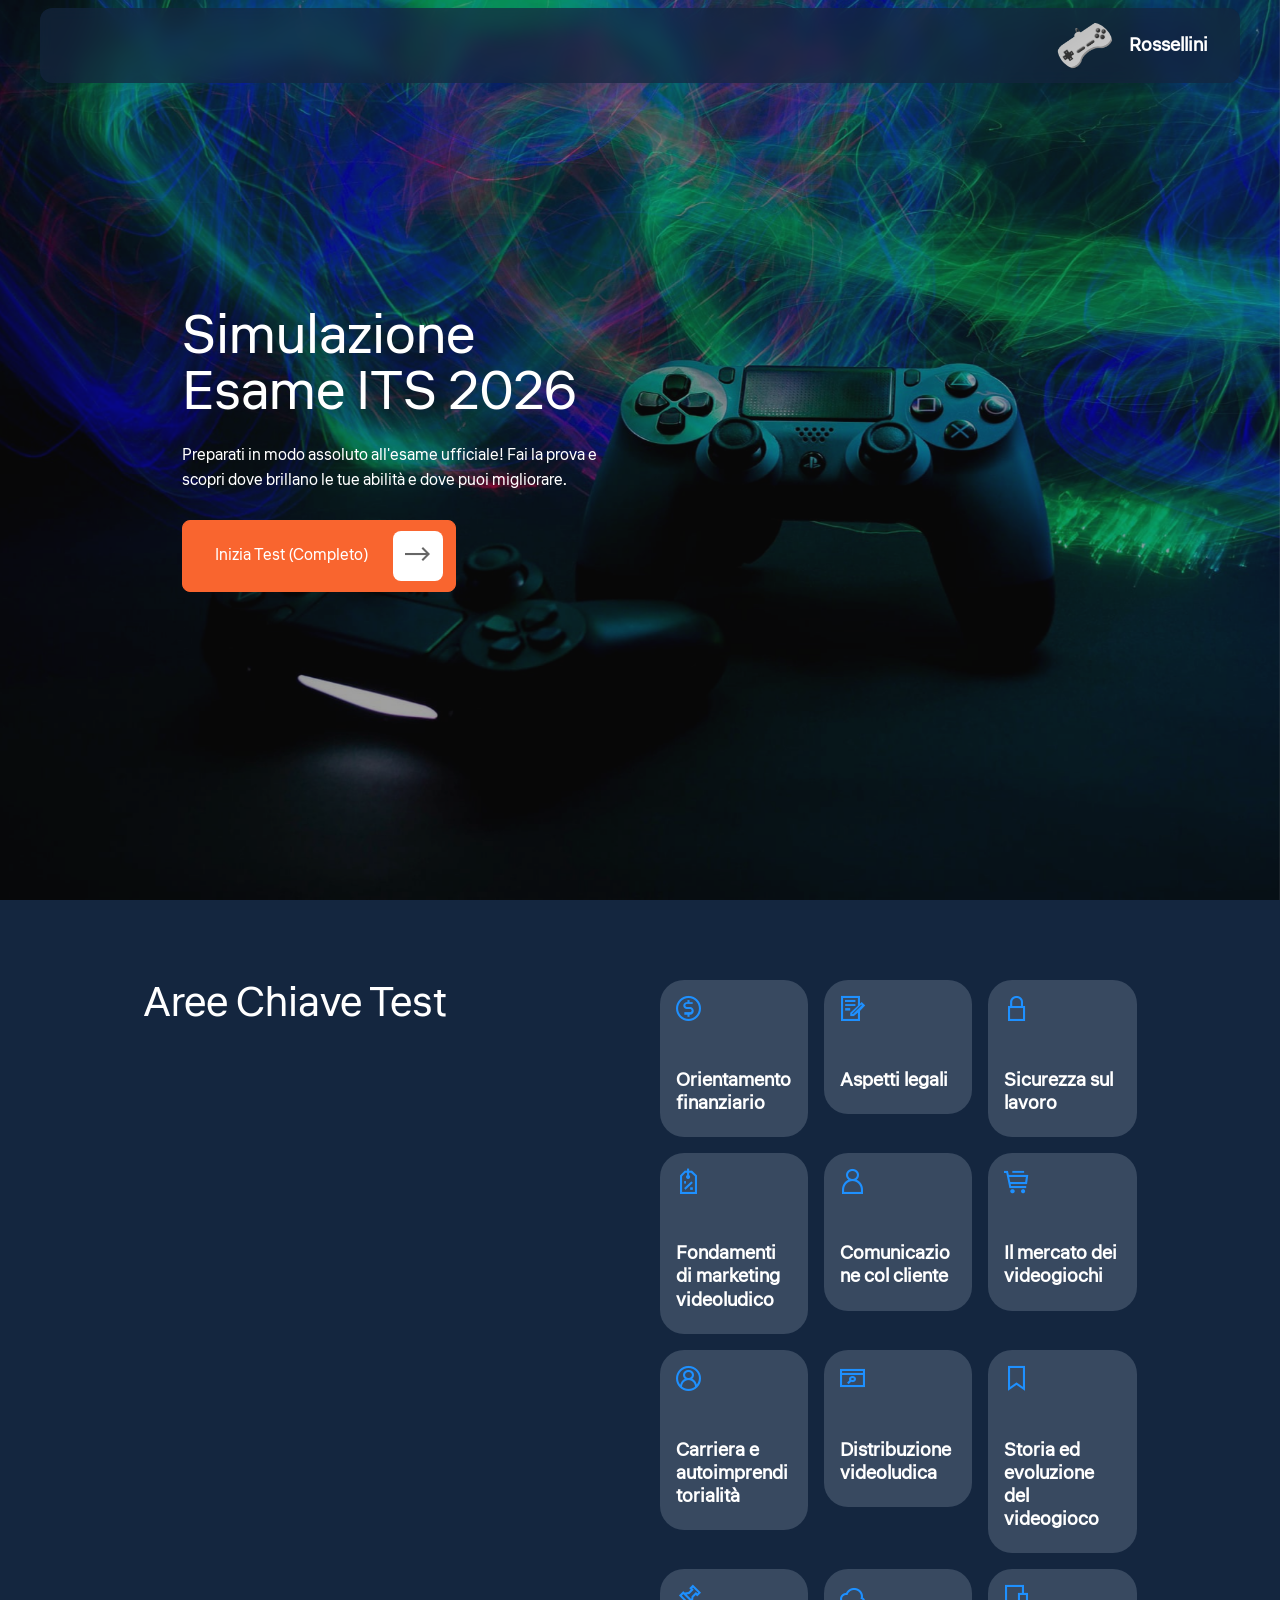
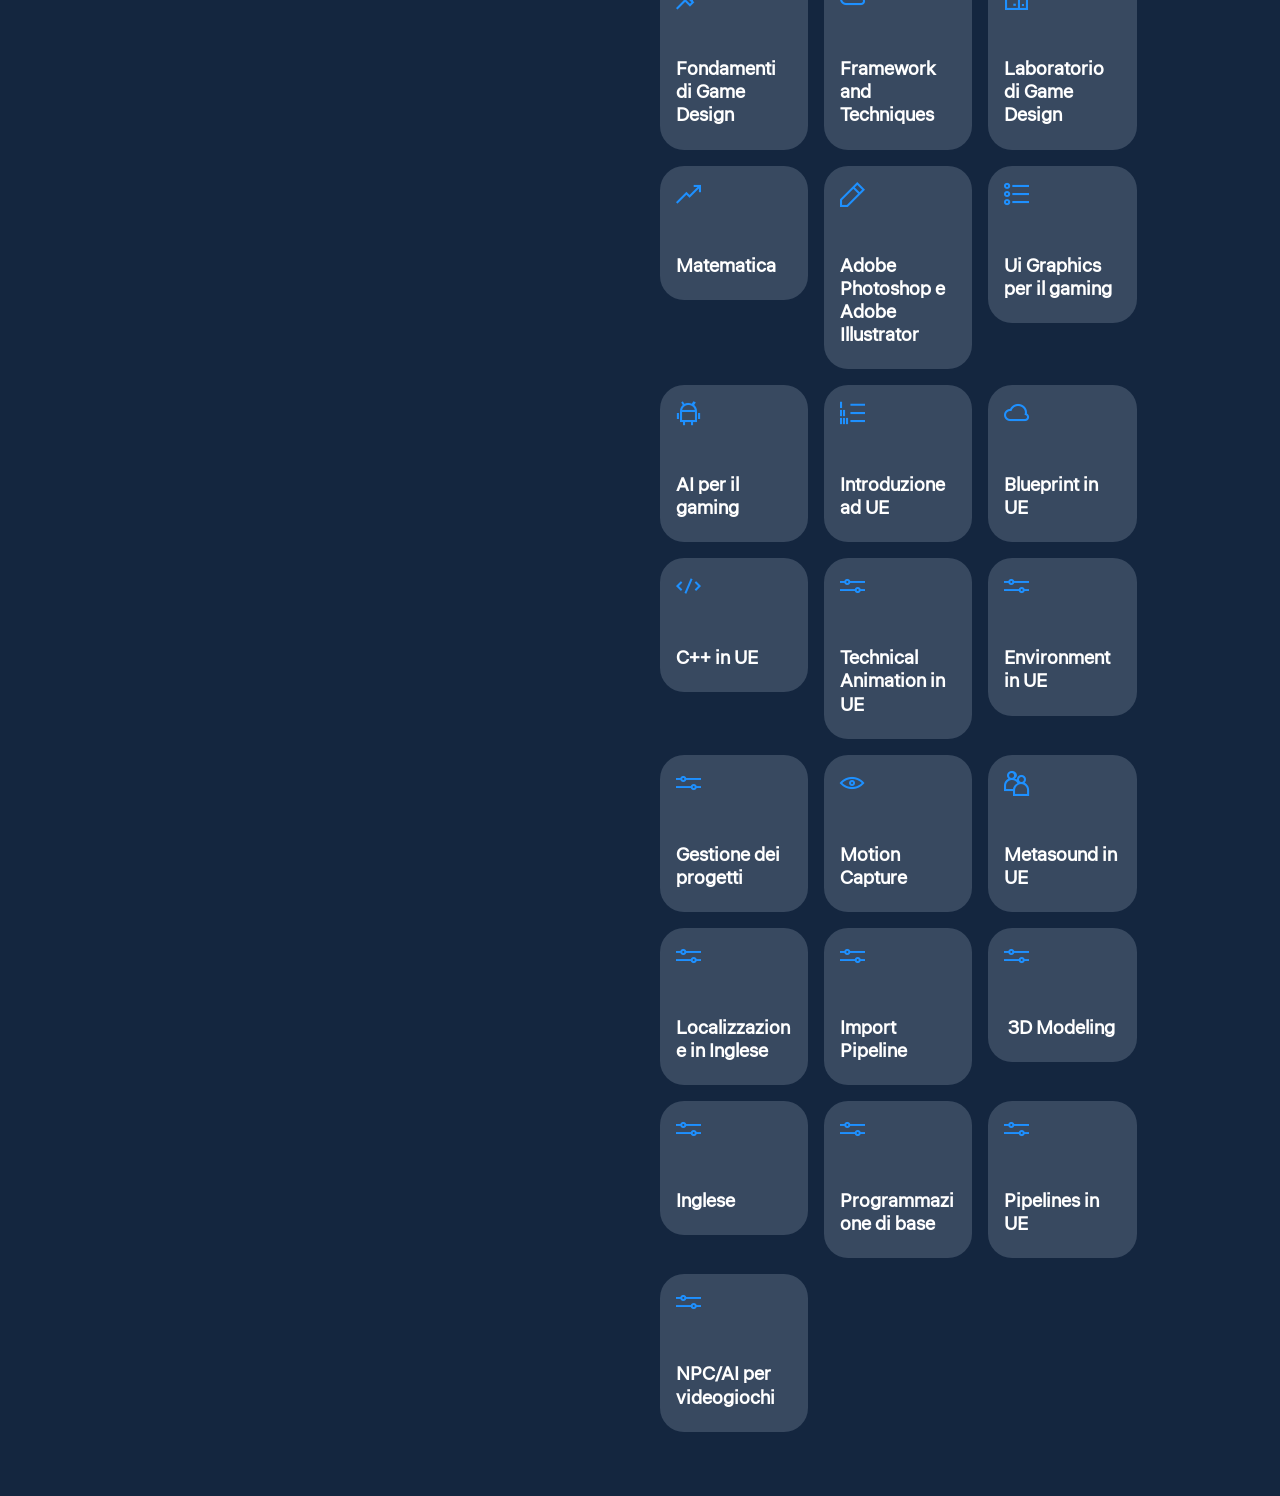
==== commit 73039da1: "fixes" ====
--- a/index.html
+++ b/index.html
@@ -1,391 +1,402 @@
 <!DOCTYPE html>
-<html  >
+<html>
 <head>
-  <!-- Site made with Mobirise Website Builder v6.1.12, https://mobirise.com -->
-  <meta charset="UTF-8">
-  <meta http-equiv="X-UA-Compatible" content="IE=edge">
-  <meta name="generator" content="Mobirise v6.1.12, mobirise.com">
-  <meta name="viewport" content="width=device-width, initial-scale=1, minimum-scale=1">
-  <link rel="shortcut icon" href="assets/images/mbr-96x82.png" type="image/x-icon">
-  <meta name="description" content="Preparati per l'esame ITS Rossellini 2026 con la nostra simulazione. Inizia il test e verifica le tue competenze facilmente.">
-  
-  
-  <title>Simulazione Esame ITS Rossellini 2026 - Mettiti alla Prova</title>
-  <link rel="stylesheet" href="assets/web/assets/mobirise-icons2/mobirise2.css">
-  <link rel="stylesheet" href="assets/bootstrap/css/bootstrap.min.css">
-  <link rel="stylesheet" href="assets/parallax/jarallax.css">
-  <link rel="stylesheet" href="assets/dropdown/css/style.css">
-  <link rel="stylesheet" href="assets/theme/css/style.css">
-  <link rel="preload" href="https://fonts.googleapis.com/css2?family=Liter&display=swap&display=swap" as="style" onload="this.onload=null;this.rel='stylesheet'">
-  <noscript><link rel="stylesheet" href="https://fonts.googleapis.com/css2?family=Liter&display=swap&display=swap"></noscript>
-  <link rel="preload" as="style" href="assets/mobirise/css/mbr-additional.css?v=KRYIAj"><link rel="stylesheet" href="assets/mobirise/css/mbr-additional.css?v=KRYIAj" type="text/css">
-
-  
-  
-  
+    <!-- Site made with Mobirise Website Builder v6.1.12, https://mobirise.com -->
+    <meta charset="UTF-8">
+    <meta http-equiv="X-UA-Compatible" content="IE=edge">
+    <meta name="generator" content="Mobirise v6.1.12, mobirise.com">
+    <meta name="viewport" content="width=device-width, initial-scale=1, minimum-scale=1">
+    <link rel="shortcut icon" href="assets/images/mbr-96x82.png" type="image/x-icon">
+    <meta name="description" content="Preparati per l'esame ITS Rossellini 2026 con la nostra simulazione. Inizia il test e verifica le tue competenze facilmente.">
+
+    <title>Simulazione Esame ITS Rossellini 2026 - Mettiti alla Prova</title>
+    <link rel="stylesheet" href="assets/web/assets/mobirise-icons2/mobirise2.css">
+    <link rel="stylesheet" href="assets/bootstrap/css/bootstrap.min.css">
+    <link rel="stylesheet" href="assets/parallax/jarallax.css">
+    <link rel="stylesheet" href="assets/dropdown/css/style.css">
+    <link rel="stylesheet" href="assets/theme/css/style.css">
+    <link rel="preload" href="https://fonts.googleapis.com/css2?family=Liter&display=swap" as="style" onload="this.onload=null;this.rel='stylesheet'">
+    <noscript><link rel="stylesheet" href="https://fonts.googleapis.com/css2?family=Liter&display=swap"></noscript>
+    <link rel="preload" as="style" href="assets/mobirise/css/mbr-additional.css?v=KRYIAj">
+    <link rel="stylesheet" href="assets/mobirise/css/mbr-additional.css?v=KRYIAj" type="text/css">
 </head>
 <body>
-  
-  <section data-bs-version="5.1" class="menu menu1 rebootm5 cid-vxPWGiSXVj" once="menu" id="menu-1-vxPWGiSXVj">
-	
-
-	<nav class="navbar navbar-dropdown navbar-fixed-top navbar-expand-lg">
-		<div class="card-wrap little-radius container-fluid">
-			<div class="navbar-brand">
-				<span class="navbar-logo">
-					<a href="https://mobiri.se">
-						<img src="assets/images/mbr-96x82.png" alt="Mobirise Website Builder" style="height: 3rem;">
-					</a>
-				</span>
-				<span class="navbar-caption-wrap"><a class="navbar-caption display-4" href="https://mobiri.se">Rossellini</a></span>
-			</div>
-			
-			
-		</div>
-	</nav>
-</section>
-
-<section data-bs-version="5.1" class="header02 rebootm5 cid-vxPWGiV9go mbr-fullscreen mbr-parallax-background" id="hero-2-vxPWGiV9go">
-    
-
-    
-    <div class="mbr-overlay" style="opacity: 0.4; background-color: rgb(18, 18, 18);"></div>
-
-    <div class="container">
-        <div class="row justify-content-center">
-            <div class="col-12 col-lg-5 card">
-                <div class="content-wrapper">
-                    
-                    <h2 class="mbr-section-title mbr-fonts-style display-1">Simulazione Esame ITS 2026</h2>
-                    <p class="mbr-text mbr-fonts-style display-7">Preparati in modo assoluto all'esame ufficiale! Fai la prova e scopri dove brillano le tue abilità e dove puoi migliorare.</p>
-                    <div class="mbr-section-btn"><a id="startTestBtn" class="btn btn-warning display-7" href="page1.html" data-target="page1.html">
-                            <span class="mobi-mbri mobi-mbri-right mbr-iconfont mbr-iconfont-btn"></span>
-                            Inizia Test
-                        </a></div>
+
+    <section data-bs-version="5.1" class="menu menu1 rebootm5 cid-vxPWGiSXVj" once="menu" id="menu-1-vxPWGiSXVj">
+        <nav class="navbar navbar-dropdown navbar-fixed-top navbar-expand-lg">
+            <div class="card-wrap little-radius container-fluid">
+                <div class="navbar-brand">
+                    <span class="navbar-logo">
+                        <a href="https://mobiri.se">
+                            <img src="assets/images/mbr-96x82.png" alt="Mobirise Website Builder" style="height: 3rem;">
+                        </a>
+                    </span>
+                    <span class="navbar-caption-wrap"><a class="navbar-caption display-4" href="https://mobiri.se">Rossellini</a></span>
                 </div>
             </div>
-            <div class="col-12 col-lg-5 card">
-                <div class="image-wrapper card-wrap">
-                    <img class="little-radius" src="assets/images/mbr-930x979.png" alt="Mobirise">
+        </nav>
+    </section>
+
+    <section data-bs-version="5.1" class="header02 rebootm5 cid-vxPWGiV9go mbr-fullscreen mbr-parallax-background" id="hero-2-vxPWGiV9go">
+        <div class="mbr-overlay" style="opacity: 0.4; background-color: rgb(18, 18, 18);"></div>
+
+        <div class="container">
+            <div class="row justify-content-center">
+                <div class="col-12 col-lg-5 card">
+                    <div class="content-wrapper">
+                        <h2 class="mbr-section-title mbr-fonts-style display-1">Simulazione Esame ITS 2026</h2>
+                        <p class="mbr-text mbr-fonts-style display-7">Preparati in modo assoluto all'esame ufficiale! Fai la prova e scopri dove brillano le tue abilità e dove puoi migliorare.</p>
+                        <div class="mbr-section-btn">
+                            <a class="btn btn-warning display-7" href="page1.html">
+                                <span class="mobi-mbri mobi-mbri-right mbr-iconfont mbr-iconfont-btn"></span>
+                                Inizia Test (Completo)
+                            </a>
+                        </div>
+                    </div>
+                </div>
+                <div class="col-12 col-lg-5 card">
+                    <div class="image-wrapper card-wrap">
+                        <img class="little-radius" src="assets/images/mbr-930x979.png" alt="Mobirise">
+                    </div>
                 </div>
             </div>
         </div>
-    </div>
-</section>
-
-<section data-bs-version="5.1" class="features02 rebootm5 cid-vxPWGj6NkG" id="features-1-vxPWGj6NkG">
-    
-
-    
-    
-
-    <div class="container-fluid">
-        <div class="row justify-content-center">
-            <div class="col-12 col-lg-5 card">
-                <div class="content-wrapper">
-                    <h2 class="mbr-section-title mbr-fonts-style display-2">Aree Chiave Test</h2>
-                    
-                    
+    </section>
+
+    <section data-bs-version="5.1" class="features02 rebootm5 cid-vxPWGj6NkG" id="features-1-vxPWGj6NkG">
+        <div class="container-fluid">
+            <div class="row justify-content-center">
+                <div class="col-12 col-lg-5 card">
+                    <div class="content-wrapper">
+                        <h2 class="mbr-section-title mbr-fonts-style display-2">Aree Chiave Test</h2>
+                    </div>
                 </div>
-            </div>
-            <div class="col-12 col-lg-5 card">
-                <div class="content-wrap">
-                    
-                    <div class="items-wrapper">
-                        <a class="item features-without-image active d-block" href="page1.html">
-                            <div class="item-wrapper">
-                                <div class="iconfont-wrapper">
-                                    <span class="card-icon mbr-iconfont mobi-mbri-cash mobi-mbri"></span>
-                                </div>
-                                <h5 class="item-title mbr-fonts-style fw-bold display-4">Orientamento finanziario</h5>
-
-                            </div>
-                        </a>
-                        <a class="item features-without-image d-block" href="page1.html">
-                            <div class="item-wrapper">
-                                <div class="iconfont-wrapper">
-                                    <span class="card-icon mbr-iconfont mobi-mbri-cart-full mobi-mbri"></span>
-                                </div>
-                                <h5 class="item-title mbr-fonts-style fw-bold display-4">&nbsp;Il mercato dei videogiochi</h5>
-                            </div>
-                        </a>
-                    <a class="item features-without-image d-block" href="page1.html">
-                            <div class="item-wrapper">
-                                <div class="iconfont-wrapper">
-                                    <span class="card-icon mbr-iconfont mobi-mbri-lock mobi-mbri"></span>
-                                </div>
-                                <h5 class="item-title mbr-fonts-style fw-bold display-4">Sicurezza sul lavoro</h5>
-
-                            </div>
-                        </a><a class="item features-without-image d-block" href="page1.html">
-                            <div class="item-wrapper">
-                                <div class="iconfont-wrapper">
-                                    <span class="card-icon mbr-iconfont mobi-mbri-sale mobi-mbri"></span>
-                                </div>
-                                <h5 class="item-title mbr-fonts-style fw-bold display-4">Fondamenti di marketing videoludico</h5>
-
-                            </div>
-                        </a><a class="item features-without-image d-block" href="page1.html">
-                            <div class="item-wrapper">
-                                <div class="iconfont-wrapper">
-                                    <span class="card-icon mbr-iconfont mobi-mbri-user mobi-mbri"></span>
-                                </div>
-                                <h5 class="item-title mbr-fonts-style fw-bold display-4">Comunicazione col cliente</h5>
-
-                            </div>
-                        </a><a class="item features-without-image d-block" href="page1.html">
-                            <div class="item-wrapper">
-                                <div class="iconfont-wrapper">
-                                    <span class=
-                                </div>
-                                <h5 class="item-title mbr-fonts-style fw-bold display-4">&nbsp;Il mercato dei videogiochi</h5>
-                                
-                            </div>
-                        </div><div class="item features-without-image">
-                            <div class="item-wrapper">
-                                <div class="iconfont-wrapper">
-                                    <span class="card-icon mbr-iconfont mobi-mbri-user-2 mobi-mbri"></span>
-                                </div>
-                                <h5 class="item-title mbr-fonts-style fw-bold display-4">Carriera e autoimprenditorialità</h5>
-                                
-                            </div>
-                        </div><div class="item features-without-image">
-                            <div class="item-wrapper">
-                                <div class="iconfont-wrapper">
-                                    <span class="card-icon mbr-iconfont mobi-mbri-browse mobi-mbri"></span>
-                                </div>
-                                <h5 class="item-title mbr-fonts-style fw-bold display-4">Distribuzione videoludica</h5>
-                                
-                            </div>
-                        </div><div class="item features-without-image">
-                            <div class="item-wrapper">
-                                <div class="iconfont-wrapper">
-                                    <span class="card-icon mbr-iconfont mobi-mbri-bookmark mobi-mbri"></span>
-                                </div>
-                                <h5 class="item-title mbr-fonts-style fw-bold display-4">Storia ed evoluzione del videogioco</h5>
-                                
-                            </div>
-                        </div><div class="item features-without-image">
-                            <div class="item-wrapper">
-                                <div class="iconfont-wrapper">
-                                    <span class="card-icon mbr-iconfont mobi-mbri-pin mobi-mbri"></span>
-                                </div>
-                                <h5 class="item-title mbr-fonts-style fw-bold display-4">Fondamenti di Game Design</h5>
-                                
-                            </div>
-                        </div><div class="item features-without-image">
-                            <div class="item-wrapper">
-                                <div class="iconfont-wrapper">
-                                    <span class="card-icon mbr-iconfont mobi-mbri-cloud mobi-mbri"></span>
-                                </div>
-                                <h5 class="item-title mbr-fonts-style fw-bold display-4">Framework and Techniques</h5>
-                                
-                            </div>
-                        </div><div class="item features-without-image">
-                            <div class="item-wrapper">
-                                <div class="iconfont-wrapper">
-                                    <span class="card-icon mbr-iconfont mobi-mbri-devices mobi-mbri"></span>
-                                </div>
-                                <h5 class="item-title mbr-fonts-style fw-bold display-4">Laboratorio di Game Design</h5>
-                                
-                            </div>
-                        </div><div class="item features-without-image">
-                            <div class="item-wrapper">
-                                <div class="iconfont-wrapper">
-                                    <span class="card-icon mbr-iconfont mobi-mbri-growing-chart mobi-mbri"></span>
-                                </div>
-                                <h5 class="item-title mbr-fonts-style fw-bold display-4">Matematica</h5>
-                                
-                            </div>
-                        </div><div class="item features-without-image">
-                            <div class="item-wrapper">
-                                <div class="iconfont-wrapper">
-                                    <span class="card-icon mbr-iconfont mobi-mbri-edit-2 mobi-mbri"></span>
-                                </div>
-                                <h5 class="item-title mbr-fonts-style fw-bold display-4">Adobe Photoshop e Adobe Illustrator</h5>
-                                
-                            </div>
-                        </div><div class="item features-without-image">
-                            <div class="item-wrapper">
-                                <div class="iconfont-wrapper">
-                                    <span class="card-icon mbr-iconfont mobi-mbri-bulleted-list mobi-mbri"></span>
-                                </div>
-                                <h5 class="item-title mbr-fonts-style fw-bold display-4">Ui Graphics per il gaming</h5>
-                                
-                            </div>
-                        </div><div class="item features-without-image">
-                            <div class="item-wrapper">
-                                <div class="iconfont-wrapper">
-                                    <span class="card-icon mbr-iconfont mobi-mbri-android mobi-mbri"></span>
-                                </div>
-                                <h5 class="item-title mbr-fonts-style fw-bold display-4">AI per il gaming</h5>
-                                
-                            </div>
-                        </div><div class="item features-without-image">
-                            <div class="item-wrapper">
-                                <div class="iconfont-wrapper">
-                                    <span class="card-icon mbr-iconfont mobi-mbri-numbered-list mobi-mbri"></span>
-                                </div>
-                                <h5 class="item-title mbr-fonts-style fw-bold display-4">Introduzione ad UE</h5>
-                                
-                            </div>
-                        </div><div class="item features-without-image">
-                            <div class="item-wrapper">
-                                <div class="iconfont-wrapper">
-                                    <span class="card-icon mbr-iconfont mobi-mbri-cloud mobi-mbri"></span>
-                                </div>
-                                <h5 class="item-title mbr-fonts-style fw-bold display-4">Blueprint in UE</h5>
-                                
-                            </div>
-                        </div><div class="item features-without-image">
-                            <div class="item-wrapper">
-                                <div class="iconfont-wrapper">
-                                    <span class="card-icon mbr-iconfont mobi-mbri-code mobi-mbri"></span>
-                                </div>
-                                <h5 class="item-title mbr-fonts-style fw-bold display-4">C++ in UE</h5>
-                                
-                            </div>
-                        </div><div class="item features-without-image">
-                            <div class="item-wrapper">
-                                <div class="iconfont-wrapper">
-                                    <span class="card-icon mbr-iconfont mobi-mbri-setting-3 mobi-mbri"></span>
-                                </div>
-                                <h5 class="item-title mbr-fonts-style fw-bold display-4">Technical Animation in UE</h5>
-                                
-                            </div>
-                        </div><div class="item features-without-image">
-                            <div class="item-wrapper">
-                                <div class="iconfont-wrapper">
-                                    <span class="card-icon mbr-iconfont mobi-mbri-setting-3 mobi-mbri"></span>
-                                </div>
-                                <h5 class="item-title mbr-fonts-style fw-bold display-4">Environment in UE</h5>
-                                
-                            </div>
-                        </div><div class="item features-without-image">
-                            <div class="item-wrapper">
-                                <div class="iconfont-wrapper">
-                                    <span class="card-icon mbr-iconfont mobi-mbri-setting-3 mobi-mbri"></span>
-                                </div>
-                                <h5 class="item-title mbr-fonts-style fw-bold display-4">Gestione dei progetti</h5>
-                                
-                            </div>
-                        </div>
-                        <div class="item features-without-image">
-                            <div class="item-wrapper">
-                                <div class="iconfont-wrapper">
-                                    <span class="card-icon mbr-iconfont mobi-mbri-preview mobi-mbri"></span>
-                                </div>
-                                <h5 class="item-title mbr-fonts-style fw-bold display-4">Motion Capture</h5>
-                                
-                            </div>
-                        </div>
-                        <div class="item features-without-image">
-                            <div class="item-wrapper">
-                                <div class="iconfont-wrapper">
-                                    <span class="card-icon mbr-iconfont mobi-mbri-users mobi-mbri"></span>
-                                </div>
-                                <h5 class="item-title mbr-fonts-style fw-bold display-4">Metasound in UE</h5>
-                                
-                            </div>
-                        </div><div class="item features-without-image">
-                            <div class="item-wrapper">
-                                <div class="iconfont-wrapper">
-                                    <span class="card-icon mbr-iconfont mobi-mbri-setting-3 mobi-mbri"></span>
-                                </div>
-                                <h5 class="item-title mbr-fonts-style fw-bold display-4">Localizzazione in Inglese</h5>
-                                
-                            </div>
-                        </div><div class="item features-without-image">
-                            <div class="item-wrapper">
-                                <div class="iconfont-wrapper">
-                                    <span class="card-icon mbr-iconfont mobi-mbri-setting-3 mobi-mbri"></span>
-                                </div>
-                                <h5 class="item-title mbr-fonts-style fw-bold display-4">Import Pipeline</h5>
-                                
-                            </div>
-                        </div><div class="item features-without-image">
-                            <div class="item-wrapper">
-                                <div class="iconfont-wrapper">
-                                    <span class="card-icon mbr-iconfont mobi-mbri-setting-3 mobi-mbri"></span>
-                                </div>
-                                <h5 class="item-title mbr-fonts-style fw-bold display-4">&nbsp;3D Modeling</h5>
-                                
-                            </div>
-                        </div><div class="item features-without-image">
-                            <div class="item-wrapper">
-                                <div class="iconfont-wrapper">
-                                    <span class="card-icon mbr-iconfont mobi-mbri-setting-3 mobi-mbri"></span>
-                                </div>
-                                <h5 class="item-title mbr-fonts-style fw-bold display-4">Inglese</h5>
-                                
-                            </div>
-                        </div><div class="item features-without-image">
-                            <div class="item-wrapper">
-                                <div class="iconfont-wrapper">
-                                    <span class="card-icon mbr-iconfont mobi-mbri-setting-3 mobi-mbri"></span>
-                                </div>
-                                <h5 class="item-title mbr-fonts-style fw-bold display-4">Programmazione di base</h5>
-                                
-                            </div>
-                        </div><div class="item features-without-image">
-                            <div class="item-wrapper">
-                                <div class="iconfont-wrapper">
-                                    <span class="card-icon mbr-iconfont mobi-mbri-setting-3 mobi-mbri"></span>
-                                </div>
-                                <h5 class="item-title mbr-fonts-style fw-bold display-4">Pipelines in UE</h5>
-                                
-                            </div>
-                        </div><div class="item features-without-image">
-                            <div class="item-wrapper">
-                                <div class="iconfont-wrapper">
-                                    <span class="card-icon mbr-iconfont mobi-mbri-setting-3 mobi-mbri"></span>
-                                </div>
-                                <h5 class="item-title mbr-fonts-style fw-bold display-4">NPC/AI per videogiochi</h5>
-                                
-                            </div>
+                <div class="col-12 col-lg-5 card">
+                    <div class="content-wrap">
+                        <div class="items-wrapper">
+
+                            <!-- 1. Orientamento finanziario -->
+                            <a class="item features-without-image active d-block" href="page1.html?materia=Orientamento%20finanziario">
+                                <div class="item-wrapper">
+                                    <div class="iconfont-wrapper">
+                                        <span class="card-icon mbr-iconfont mobi-mbri-cash mobi-mbri"></span>
+                                    </div>
+                                    <h5 class="item-title mbr-fonts-style fw-bold display-4">Orientamento finanziario</h5>
+                                </div>
+                            </a>
+
+                            <!-- 2. Aspetti legali -->
+                            <a class="item features-without-image d-block" href="page1.html?materia=Aspetti%20legali">
+                                <div class="item-wrapper">
+                                    <div class="iconfont-wrapper">
+                                        <span class="card-icon mbr-iconfont mobi-mbri-contact-form mobi-mbri"></span>
+                                    </div>
+                                    <h5 class="item-title mbr-fonts-style fw-bold display-4">Aspetti legali</h5>
+                                </div>
+                            </a>
+
+                            <!-- 3. Sicurezza sul lavoro -->
+                            <a class="item features-without-image d-block" href="page1.html?materia=Sicurezza%20sul%20lavoro">
+                                <div class="item-wrapper">
+                                    <div class="iconfont-wrapper">
+                                        <span class="card-icon mbr-iconfont mobi-mbri-lock mobi-mbri"></span>
+                                    </div>
+                                    <h5 class="item-title mbr-fonts-style fw-bold display-4">Sicurezza sul lavoro</h5>
+                                </div>
+                            </a>
+
+                            <!-- 4. Fondamenti di marketing videoludico -->
+                            <a class="item features-without-image d-block" href="page1.html?materia=Fondamenti%20di%20marketing%20videoludico">
+                                <div class="item-wrapper">
+                                    <div class="iconfont-wrapper">
+                                        <span class="card-icon mbr-iconfont mobi-mbri-sale mobi-mbri"></span>
+                                    </div>
+                                    <h5 class="item-title mbr-fonts-style fw-bold display-4">Fondamenti di marketing videoludico</h5>
+                                </div>
+                            </a>
+
+                            <!-- 5. Comunicazione col cliente -->
+                            <a class="item features-without-image d-block" href="page1.html?materia=Comunicazione%20col%20cliente">
+                                <div class="item-wrapper">
+                                    <div class="iconfont-wrapper">
+                                        <span class="card-icon mbr-iconfont mobi-mbri-user mobi-mbri"></span>
+                                    </div>
+                                    <h5 class="item-title mbr-fonts-style fw-bold display-4">Comunicazione col cliente</h5>
+                                </div>
+                            </a>
+
+                            <!-- 6. Il mercato dei videogiochi -->
+                            <a class="item features-without-image d-block" href="page1.html?materia=Il%20mercato%20dei%20videogiochi">
+                                <div class="item-wrapper">
+                                    <div class="iconfont-wrapper">
+                                        <span class="card-icon mbr-iconfont mobi-mbri-cart-full mobi-mbri"></span>
+                                    </div>
+                                    <h5 class="item-title mbr-fonts-style fw-bold display-4">Il mercato dei videogiochi</h5>
+                                </div>
+                            </a>
+
+                            <!-- 7. Carriera e autoimprenditorialità -->
+                            <a class="item features-without-image d-block" href="page1.html?materia=Carriera%20e%20autoimprenditorialit%C3%A0">
+                                <div class="item-wrapper">
+                                    <div class="iconfont-wrapper">
+                                        <span class="card-icon mbr-iconfont mobi-mbri-user-2 mobi-mbri"></span>
+                                    </div>
+                                    <h5 class="item-title mbr-fonts-style fw-bold display-4">Carriera e autoimprenditorialità</h5>
+                                </div>
+                            </a>
+
+                            <!-- 8. Distribuzione videoludica -->
+                            <a class="item features-without-image d-block" href="page1.html?materia=Distribuzione%20videoludica">
+                                <div class="item-wrapper">
+                                    <div class="iconfont-wrapper">
+                                        <span class="card-icon mbr-iconfont mobi-mbri-browse mobi-mbri"></span>
+                                    </div>
+                                    <h5 class="item-title mbr-fonts-style fw-bold display-4">Distribuzione videoludica</h5>
+                                </div>
+                            </a>
+
+                            <!-- 9. Storia ed evoluzione del videogioco -->
+                            <a class="item features-without-image d-block" href="page1.html?materia=Storia%20ed%20evoluzione%20del%20videogioco">
+                                <div class="item-wrapper">
+                                    <div class="iconfont-wrapper">
+                                        <span class="card-icon mbr-iconfont mobi-mbri-bookmark mobi-mbri"></span>
+                                    </div>
+                                    <h5 class="item-title mbr-fonts-style fw-bold display-4">Storia ed evoluzione del videogioco</h5>
+                                </div>
+                            </a>
+
+                            <!-- 10. Fondamenti di Game Design -->
+                            <a class="item features-without-image d-block" href="page1.html?materia=Fondamenti%20di%20Game%20Design">
+                                <div class="item-wrapper">
+                                    <div class="iconfont-wrapper">
+                                        <span class="card-icon mbr-iconfont mobi-mbri-pin mobi-mbri"></span>
+                                    </div>
+                                    <h5 class="item-title mbr-fonts-style fw-bold display-4">Fondamenti di Game Design</h5>
+                                </div>
+                            </a>
+
+                            <!-- 11. Framework and Techniques -->
+                            <a class="item features-without-image d-block" href="page1.html?materia=Framework%20and%20Techniques">
+                                <div class="item-wrapper">
+                                    <div class="iconfont-wrapper">
+                                        <span class="card-icon mbr-iconfont mobi-mbri-cloud mobi-mbri"></span>
+                                    </div>
+                                    <h5 class="item-title mbr-fonts-style fw-bold display-4">Framework and Techniques</h5>
+                                </div>
+                            </a>
+
+                            <!-- 12. Laboratorio di Game Design -->
+                            <a class="item features-without-image d-block" href="page1.html?materia=Laboratorio%20di%20Game%20Design">
+                                <div class="item-wrapper">
+                                    <div class="iconfont-wrapper">
+                                        <span class="card-icon mbr-iconfont mobi-mbri-devices mobi-mbri"></span>
+                                    </div>
+                                    <h5 class="item-title mbr-fonts-style fw-bold display-4">Laboratorio di Game Design</h5>
+                                </div>
+                            </a>
+
+                            <!-- 13. Matematica -->
+                            <a class="item features-without-image d-block" href="page1.html?materia=Matematica">
+                                <div class="item-wrapper">
+                                    <div class="iconfont-wrapper">
+                                        <span class="card-icon mbr-iconfont mobi-mbri-growing-chart mobi-mbri"></span>
+                                    </div>
+                                    <h5 class="item-title mbr-fonts-style fw-bold display-4">Matematica</h5>
+                                </div>
+                            </a>
+
+                            <!-- 14. Adobe Photoshop e Adobe Illustrator -->
+                            <a class="item features-without-image d-block" href="page1.html?materia=Adobe%20Photoshop%20e%20Adobe%20Illustrator">
+                                <div class="item-wrapper">
+                                    <div class="iconfont-wrapper">
+                                        <span class="card-icon mbr-iconfont mobi-mbri-edit-2 mobi-mbri"></span>
+                                    </div>
+                                    <h5 class="item-title mbr-fonts-style fw-bold display-4">Adobe Photoshop e Adobe Illustrator</h5>
+                                </div>
+                            </a>
+
+                            <!-- 15. Ui Graphics per il gaming -->
+                            <a class="item features-without-image d-block" href="page1.html?materia=Ui%20Graphics%20per%20il%20gaming">
+                                <div class="item-wrapper">
+                                    <div class="iconfont-wrapper">
+                                        <span class="card-icon mbr-iconfont mobi-mbri-bulleted-list mobi-mbri"></span>
+                                    </div>
+                                    <h5 class="item-title mbr-fonts-style fw-bold display-4">Ui Graphics per il gaming</h5>
+                                </div>
+                            </a>
+
+                            <!-- 16. AI per il gaming -->
+                            <a class="item features-without-image d-block" href="page1.html?materia=AI%20per%20il%20gaming">
+                                <div class="item-wrapper">
+                                    <div class="iconfont-wrapper">
+                                        <span class="card-icon mbr-iconfont mobi-mbri-android mobi-mbri"></span>
+                                    </div>
+                                    <h5 class="item-title mbr-fonts-style fw-bold display-4">AI per il gaming</h5>
+                                </div>
+                            </a>
+
+                            <!-- 17. Introduzione ad UE -->
+                            <a class="item features-without-image d-block" href="page1.html?materia=Introduzione%20ad%20UE">
+                                <div class="item-wrapper">
+                                    <div class="iconfont-wrapper">
+                                        <span class="card-icon mbr-iconfont mobi-mbri-numbered-list mobi-mbri"></span>
+                                    </div>
+                                    <h5 class="item-title mbr-fonts-style fw-bold display-4">Introduzione ad UE</h5>
+                                </div>
+                            </a>
+
+                            <!-- 18. Blueprint in UE -->
+                            <a class="item features-without-image d-block" href="page1.html?materia=Blueprint%20in%20UE">
+                                <div class="item-wrapper">
+                                    <div class="iconfont-wrapper">
+                                        <span class="card-icon mbr-iconfont mobi-mbri-cloud mobi-mbri"></span>
+                                    </div>
+                                    <h5 class="item-title mbr-fonts-style fw-bold display-4">Blueprint in UE</h5>
+                                </div>
+                            </a>
+
+                            <!-- 19. C++ in UE -->
+                            <a class="item features-without-image d-block" href="page1.html?materia=C%2B%2B%20in%20UE">
+                                <div class="item-wrapper">
+                                    <div class="iconfont-wrapper">
+                                        <span class="card-icon mbr-iconfont mobi-mbri-code mobi-mbri"></span>
+                                    </div>
+                                    <h5 class="item-title mbr-fonts-style fw-bold display-4">C++ in UE</h5>
+                                </div>
+                            </a>
+
+                            <!-- 20. Technical Animation in UE -->
+                            <a class="item features-without-image d-block" href="page1.html?materia=Technical%20Animation%20in%20UE">
+                                <div class="item-wrapper">
+                                    <div class="iconfont-wrapper">
+                                        <span class="card-icon mbr-iconfont mobi-mbri-setting-3 mobi-mbri"></span>
+                                    </div>
+                                    <h5 class="item-title mbr-fonts-style fw-bold display-4">Technical Animation in UE</h5>
+                                </div>
+                            </a>
+
+                            <!-- 21. Environment in UE -->
+                            <a class="item features-without-image d-block" href="page1.html?materia=Environment%20in%20UE">
+                                <div class="item-wrapper">
+                                    <div class="iconfont-wrapper">
+                                        <span class="card-icon mbr-iconfont mobi-mbri-setting-3 mobi-mbri"></span>
+                                    </div>
+                                    <h5 class="item-title mbr-fonts-style fw-bold display-4">Environment in UE</h5>
+                                </div>
+                            </a>
+
+                            <!-- 22. Gestione dei progetti -->
+                            <a class="item features-without-image d-block" href="page1.html?materia=Gestione%20dei%20progetti">
+                                <div class="item-wrapper">
+                                    <div class="iconfont-wrapper">
+                                        <span class="card-icon mbr-iconfont mobi-mbri-setting-3 mobi-mbri"></span>
+                                    </div>
+                                    <h5 class="item-title mbr-fonts-style fw-bold display-4">Gestione dei progetti</h5>
+                                </div>
+                            </a>
+
+                            <!-- 23. Motion Capture -->
+                            <a class="item features-without-image d-block" href="page1.html?materia=Motion%20Capture">
+                                <div class="item-wrapper">
+                                    <div class="iconfont-wrapper">
+                                        <span class="card-icon mbr-iconfont mobi-mbri-preview mobi-mbri"></span>
+                                    </div>
+                                    <h5 class="item-title mbr-fonts-style fw-bold display-4">Motion Capture</h5>
+                                </div>
+                            </a>
+
+                            <!-- 24. Metasound in UE -->
+                            <a class="item features-without-image d-block" href="page1.html?materia=Metasound%20in%20UE">
+                                <div class="item-wrapper">
+                                    <div class="iconfont-wrapper">
+                                        <span class="card-icon mbr-iconfont mobi-mbri-users mobi-mbri"></span>
+                                    </div>
+                                    <h5 class="item-title mbr-fonts-style fw-bold display-4">Metasound in UE</h5>
+                                </div>
+                            </a>
+
+                            <!-- 25. Localizzazione in Inglese -->
+                            <a class="item features-without-image d-block" href="page1.html?materia=Localizzazione%20in%20Inglese">
+                                <div class="item-wrapper">
+                                    <div class="iconfont-wrapper">
+                                        <span class="card-icon mbr-iconfont mobi-mbri-setting-3 mobi-mbri"></span>
+                                    </div>
+                                    <h5 class="item-title mbr-fonts-style fw-bold display-4">Localizzazione in Inglese</h5>
+                                </div>
+                            </a>
+
+                            <!-- 26. Import Pipeline -->
+                            <a class="item features-without-image d-block" href="page1.html?materia=Import%20Pipeline">
+                                <div class="item-wrapper">
+                                    <div class="iconfont-wrapper">
+                                        <span class="card-icon mbr-iconfont mobi-mbri-setting-3 mobi-mbri"></span>
+                                    </div>
+                                    <h5 class="item-title mbr-fonts-style fw-bold display-4">Import Pipeline</h5>
+                                </div>
+                            </a>
+
+                            <!-- 27. 3D Modeling -->
+                            <a class="item features-without-image d-block" href="page1.html?materia=3D%20Modeling">
+                                <div class="item-wrapper">
+                                    <div class="iconfont-wrapper">
+                                        <span class="card-icon mbr-iconfont mobi-mbri-setting-3 mobi-mbri"></span>
+                                    </div>
+                                    <h5 class="item-title mbr-fonts-style fw-bold display-4">&nbsp;3D Modeling</h5>
+                                </div>
+                            </a>
+
+                            <!-- 28. Inglese -->
+                            <a class="item features-without-image d-block" href="page1.html?materia=Inglese">
+                                <div class="item-wrapper">
+                                    <div class="iconfont-wrapper">
+                                        <span class="card-icon mbr-iconfont mobi-mbri-setting-3 mobi-mbri"></span>
+                                    </div>
+                                    <h5 class="item-title mbr-fonts-style fw-bold display-4">Inglese</h5>
+                                </div>
+                            </a>
+
+                            <!-- 29. Programmazione di base -->
+                            <a class="item features-without-image d-block" href="page1.html?materia=Programmazione%20di%20base">
+                                <div class="item-wrapper">
+                                    <div class="iconfont-wrapper">
+                                        <span class="card-icon mbr-iconfont mobi-mbri-setting-3 mobi-mbri"></span>
+                                    </div>
+                                    <h5 class="item-title mbr-fonts-style fw-bold display-4">Programmazione di base</h5>
+                                </div>
+                            </a>
+
+                            <!-- 30. Pipelines in UE -->
+                            <a class="item features-without-image d-block" href="page1.html?materia=Pipelines%20in%20UE">
+                                <div class="item-wrapper">
+                                    <div class="iconfont-wrapper">
+                                        <span class="card-icon mbr-iconfont mobi-mbri-setting-3 mobi-mbri"></span>
+                                    </div>
+                                    <h5 class="item-title mbr-fonts-style fw-bold display-4">Pipelines in UE</h5>
+                                </div>
+                            </a>
+
+                            <!-- 31. NPC/AI per videogiochi -->
+                            <a class="item features-without-image d-block" href="page1.html?materia=NPC%2FAI%20per%20videogiochi">
+                                <div class="item-wrapper">
+                                    <div class="iconfont-wrapper">
+                                        <span class="card-icon mbr-iconfont mobi-mbri-setting-3 mobi-mbri"></span>
+                                    </div>
+                                    <h5 class="item-title mbr-fonts-style fw-bold display-4">NPC/AI per videogiochi</h5>
+                                </div>
+                            </a>
+
                         </div>
                     </div>
                 </div>
             </div>
         </div>
-    </div>
-</section>
-
-
-<script src="assets/bootstrap/js/bootstrap.bundle.min.js"></script>
-  <script src="assets/parallax/jarallax.js"></script>
-  <script src="assets/smoothscroll/smooth-scroll.js"></script>
-  <script src="assets/ytplayer/index.js"></script>
-  <script src="assets/dropdown/js/navbar-dropdown.js"></script>
-  <script src="assets/theme/js/script.js"></script>
-<script>
-document.addEventListener('DOMContentLoaded', function(){
-  const btn = document.getElementById('startTestBtn');
-  if(!btn) return;
-  btn.addEventListener('click', async function(e){
-    e.preventDefault();
-    const target = btn.getAttribute('data-target') || 'page1.html';
-    try{
-      btn.classList.add('disabled');
-      const orig = btn.textContent;
-      btn.textContent = 'Caricamento...';
-      const resp = await fetch('/api/exam/questions');
-      if(!resp.ok) throw new Error('Fetch error ' + resp.status);
-      // consume body to ensure server processed and stored session
-      await resp.json();
-      // navigate to page1.html
-      window.location.href = target;
-    }catch(err){
-      console.error(err);
-      alert('Errore caricamento domande. Assicurati che il server sia avviato.');
-      btn.classList.remove('disabled');
-      btn.textContent = 'Inizia Test';
-    }
-  });
-});
-</script>
-  
-  
-  
+    </section>
+
+    <script src="assets/bootstrap/js/bootstrap.bundle.min.js"></script>
+    <script src="assets/parallax/jarallax.js"></script>
+    <script src="assets/smoothscroll/smooth-scroll.js"></script>
+    <script src="assets/ytplayer/index.js"></script>
+    <script src="assets/dropdown/js/navbar-dropdown.js"></script>
+    <script src="assets/theme/js/script.js"></script>
 </body>
 </html>
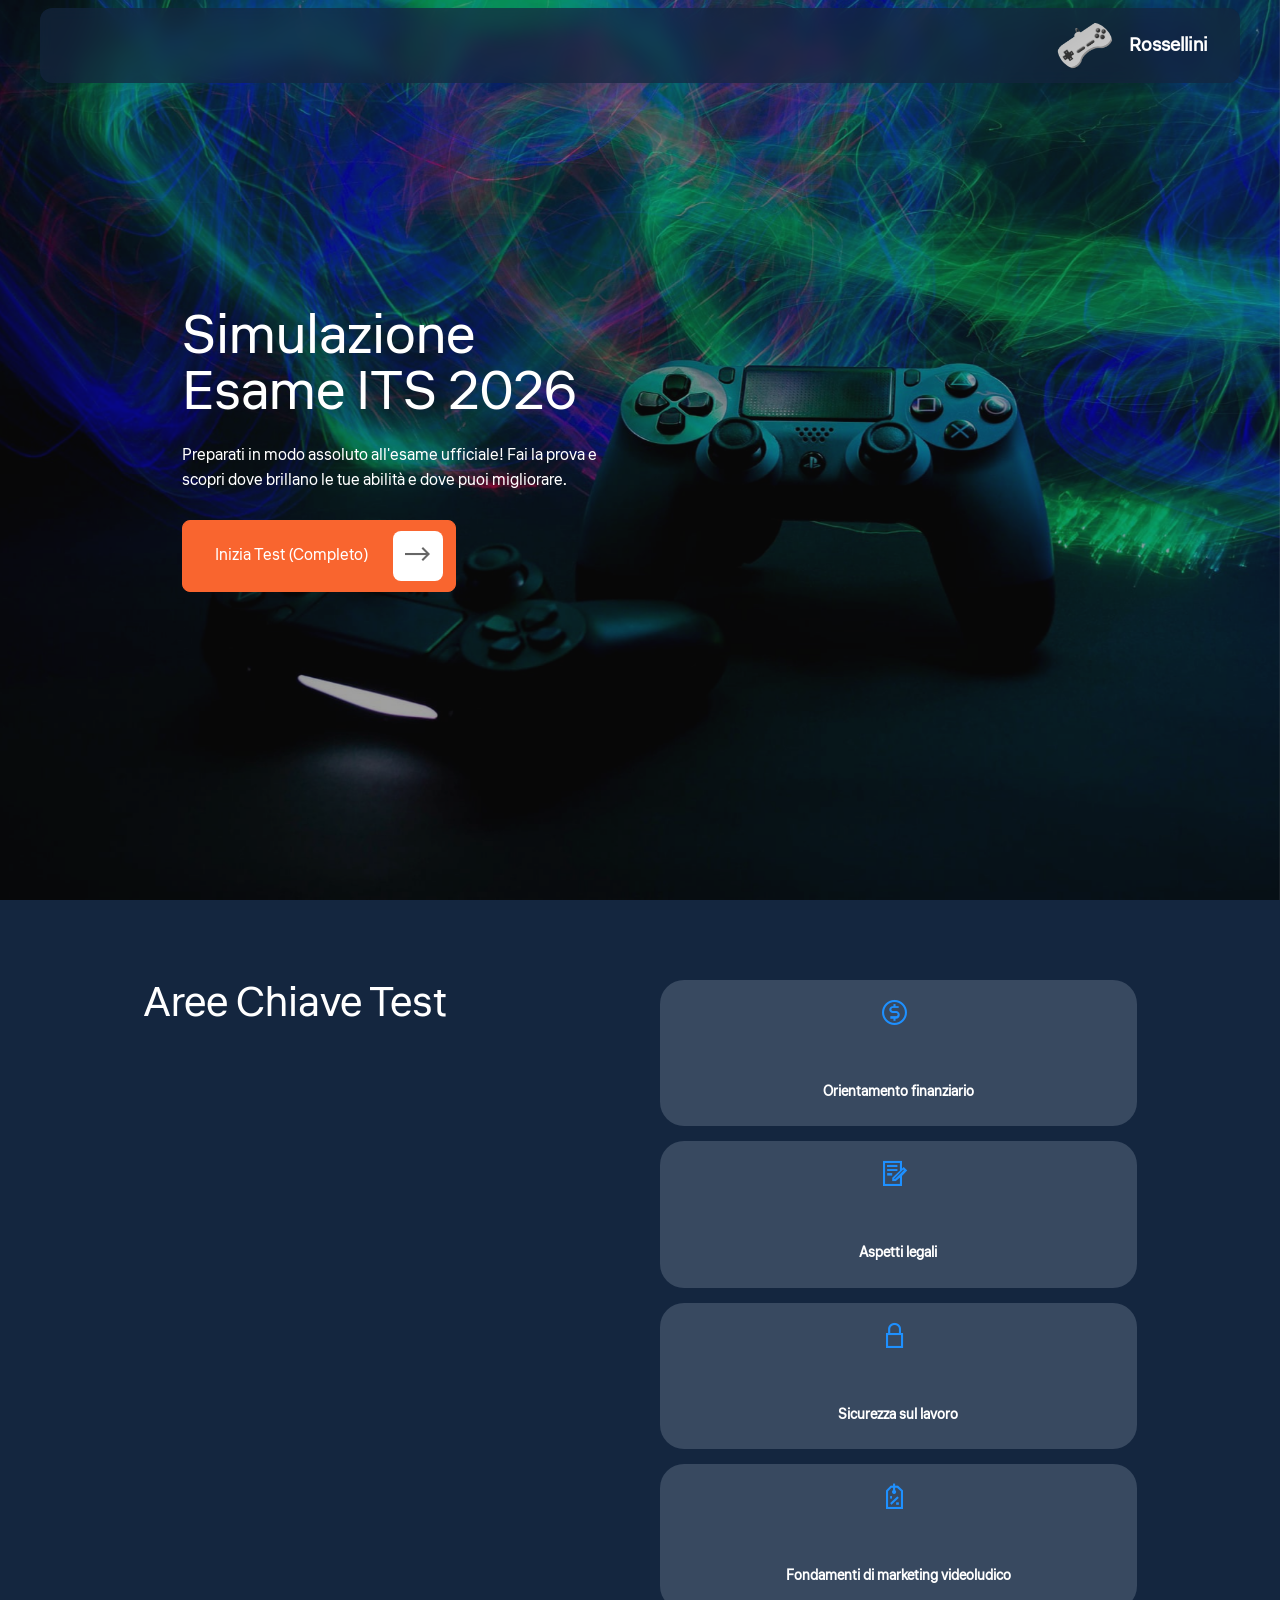
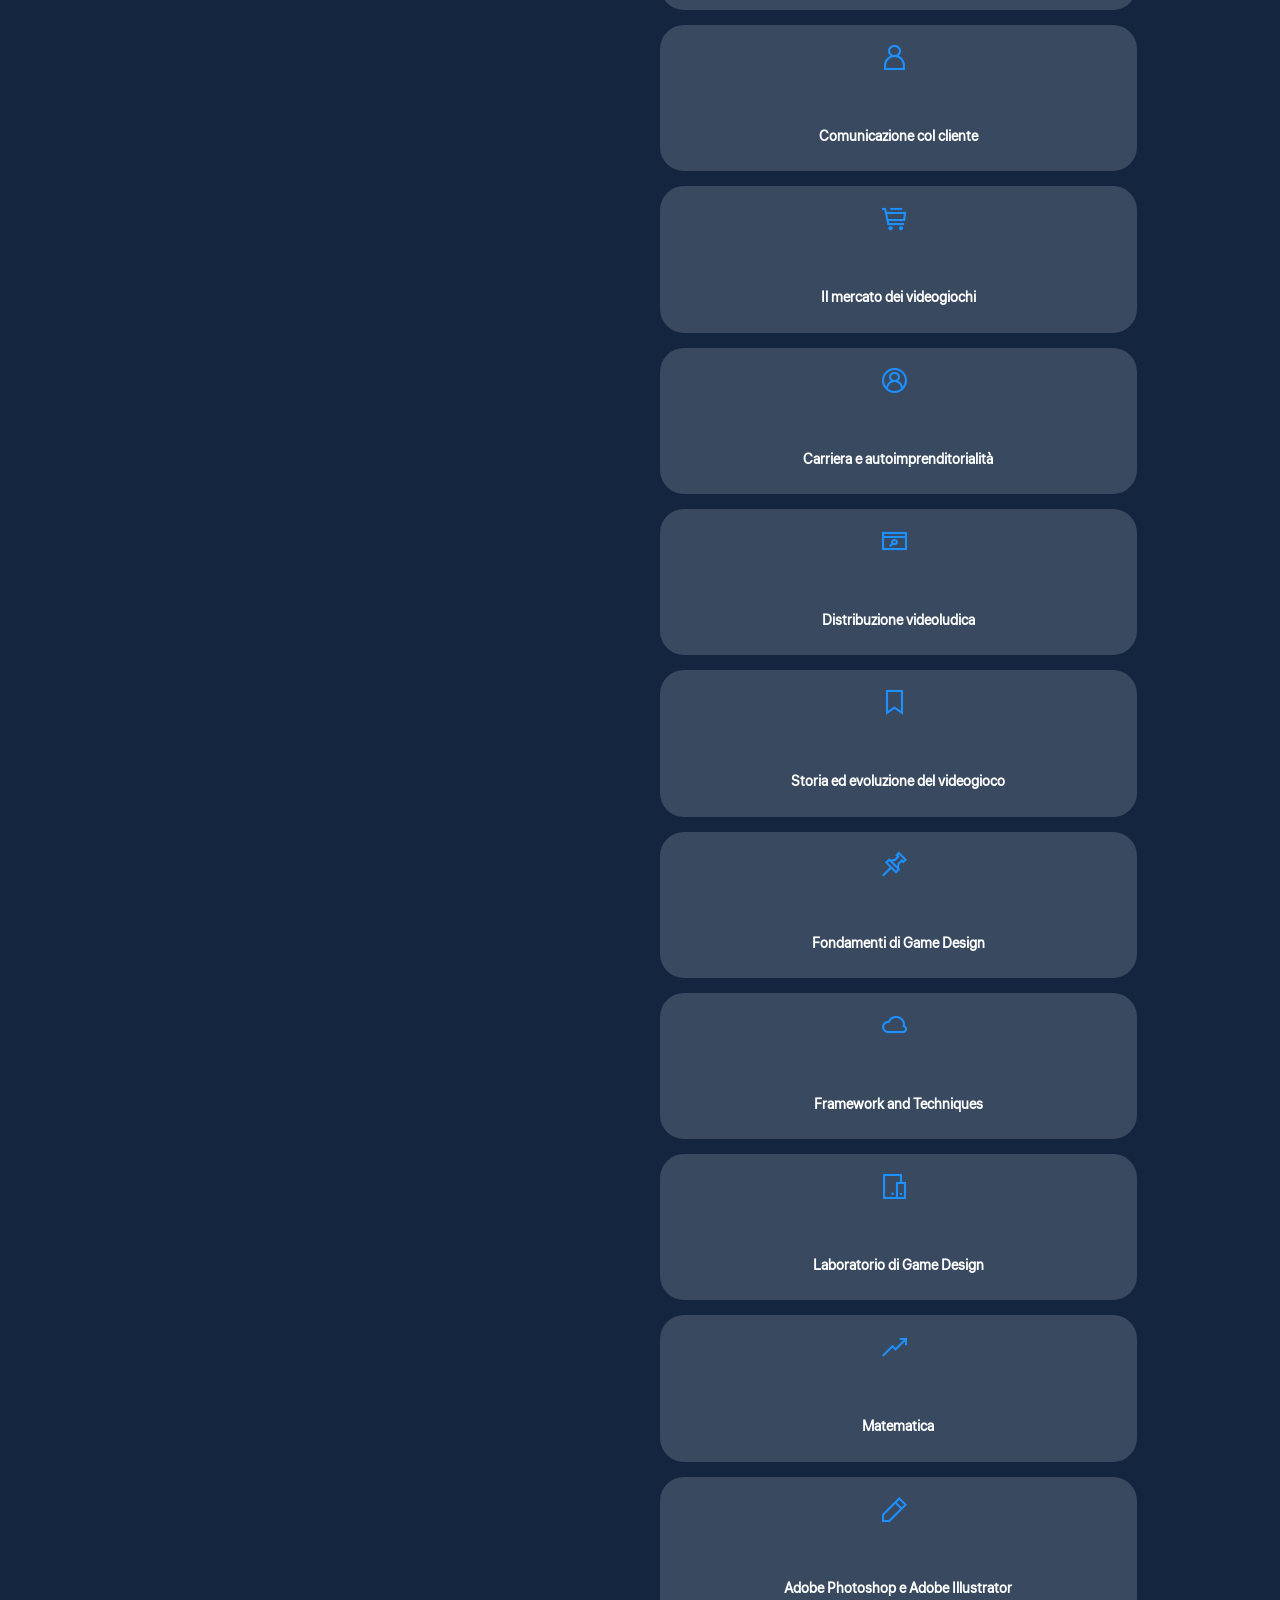
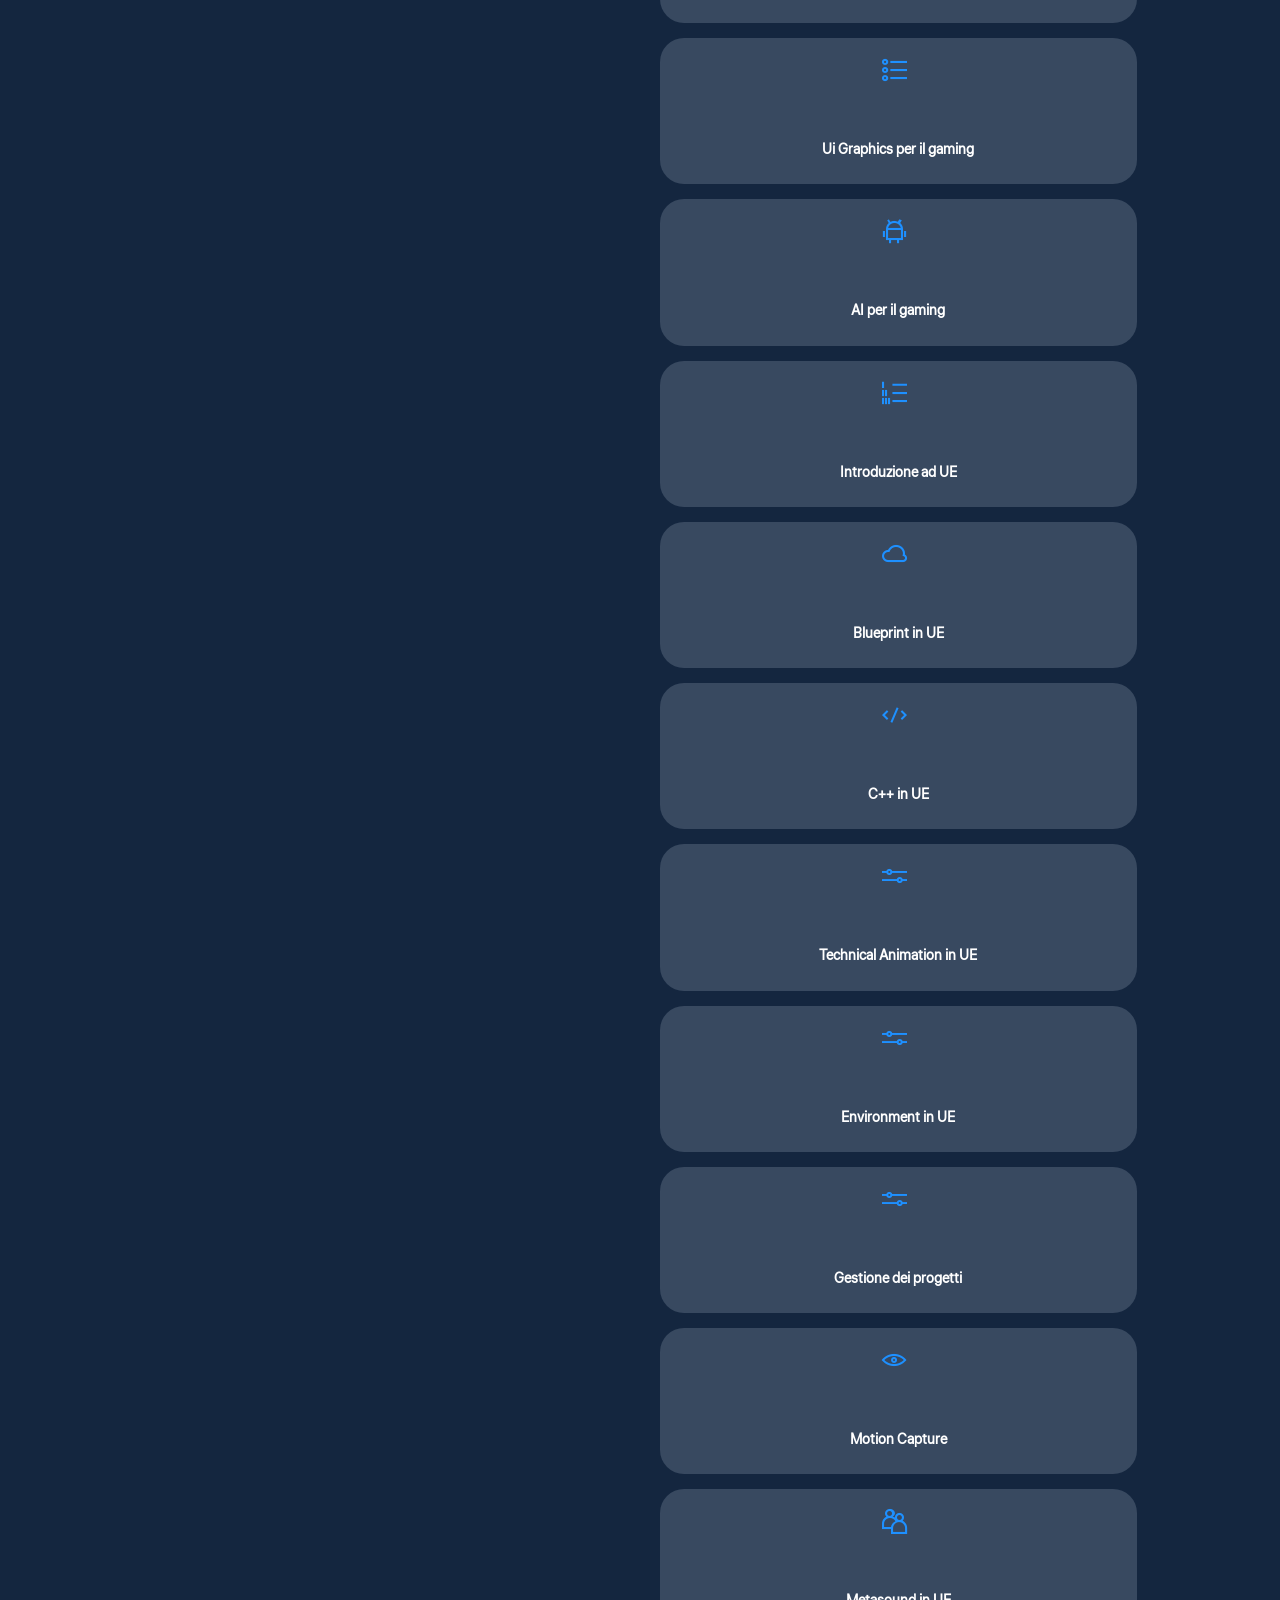
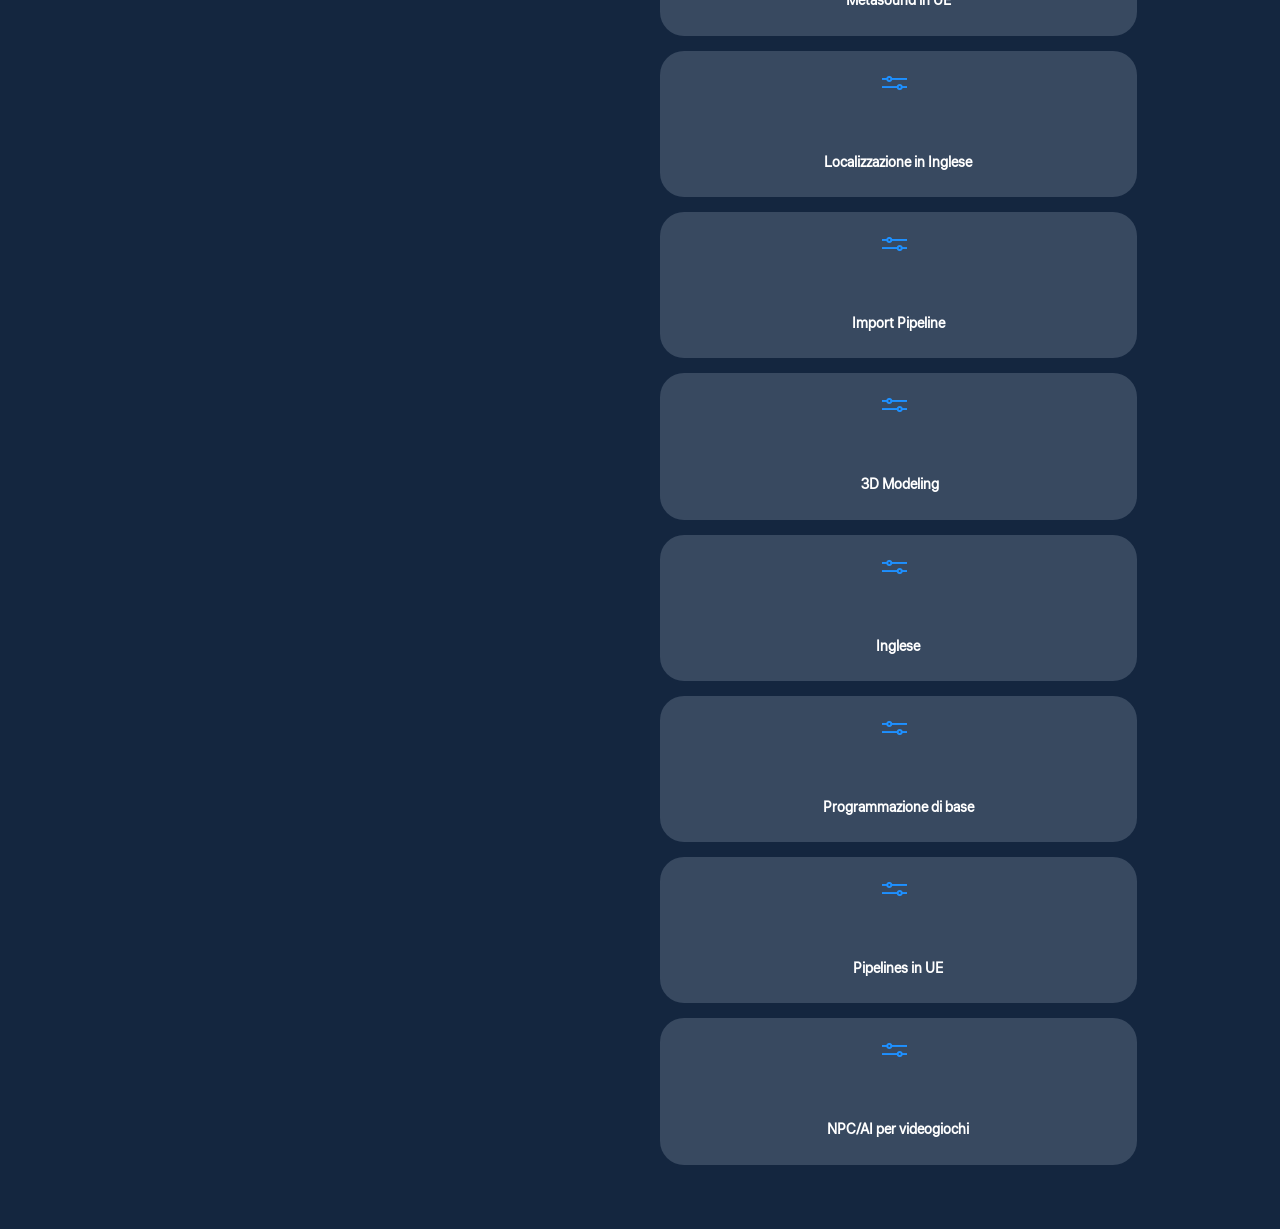
==== commit baa5dc60: "further fixes" ====
--- a/index.html
+++ b/index.html
@@ -19,6 +19,43 @@
     <noscript><link rel="stylesheet" href="https://fonts.googleapis.com/css2?family=Liter&display=swap"></noscript>
     <link rel="preload" as="style" href="assets/mobirise/css/mbr-additional.css?v=KRYIAj">
     <link rel="stylesheet" href="assets/mobirise/css/mbr-additional.css?v=KRYIAj" type="text/css">
+    <style>
+        /* Rende il contenitore delle box una griglia ordinata e uniforme */
+        .items-wrapper {
+            display: grid !important;
+            grid-template-columns: repeat(auto-fill, minmax(260px, 1fr)) !important;
+            gap: 15px !important; /* Distanza fissa e uguale tra tutte le box */
+            width: 100%;
+        }
+
+            /* Forza tutte le box (item) ad avere la stessa altezza e struttura */
+            .items-wrapper .item {
+                display: flex !important;
+                height: 100% !important;
+                margin: 0 !important;
+            }
+
+            /* Uniforma l'aspetto interno di ogni card */
+            .items-wrapper .item-wrapper {
+                display: flex !important;
+                flex-direction: column !important;
+                justify-content: center !important;
+                align-items: center !important;
+                text-align: center !important;
+                width: 100% !important;
+                padding: 20px 15px !important;
+                min-height: 110px !important; /* Altezza fissa minima uguale per tutte */
+                box-sizing: border-box;
+            }
+
+            /* Gestione del testo della materia per evitare sbavature su mobile */
+            .items-wrapper .item-title {
+                font-size: 0.9rem !important;
+                line-height: 1.2 !important;
+                margin-top: 10px !important;
+                word-break: break-word;
+            }
+    </style>
 </head>
 <body>
 
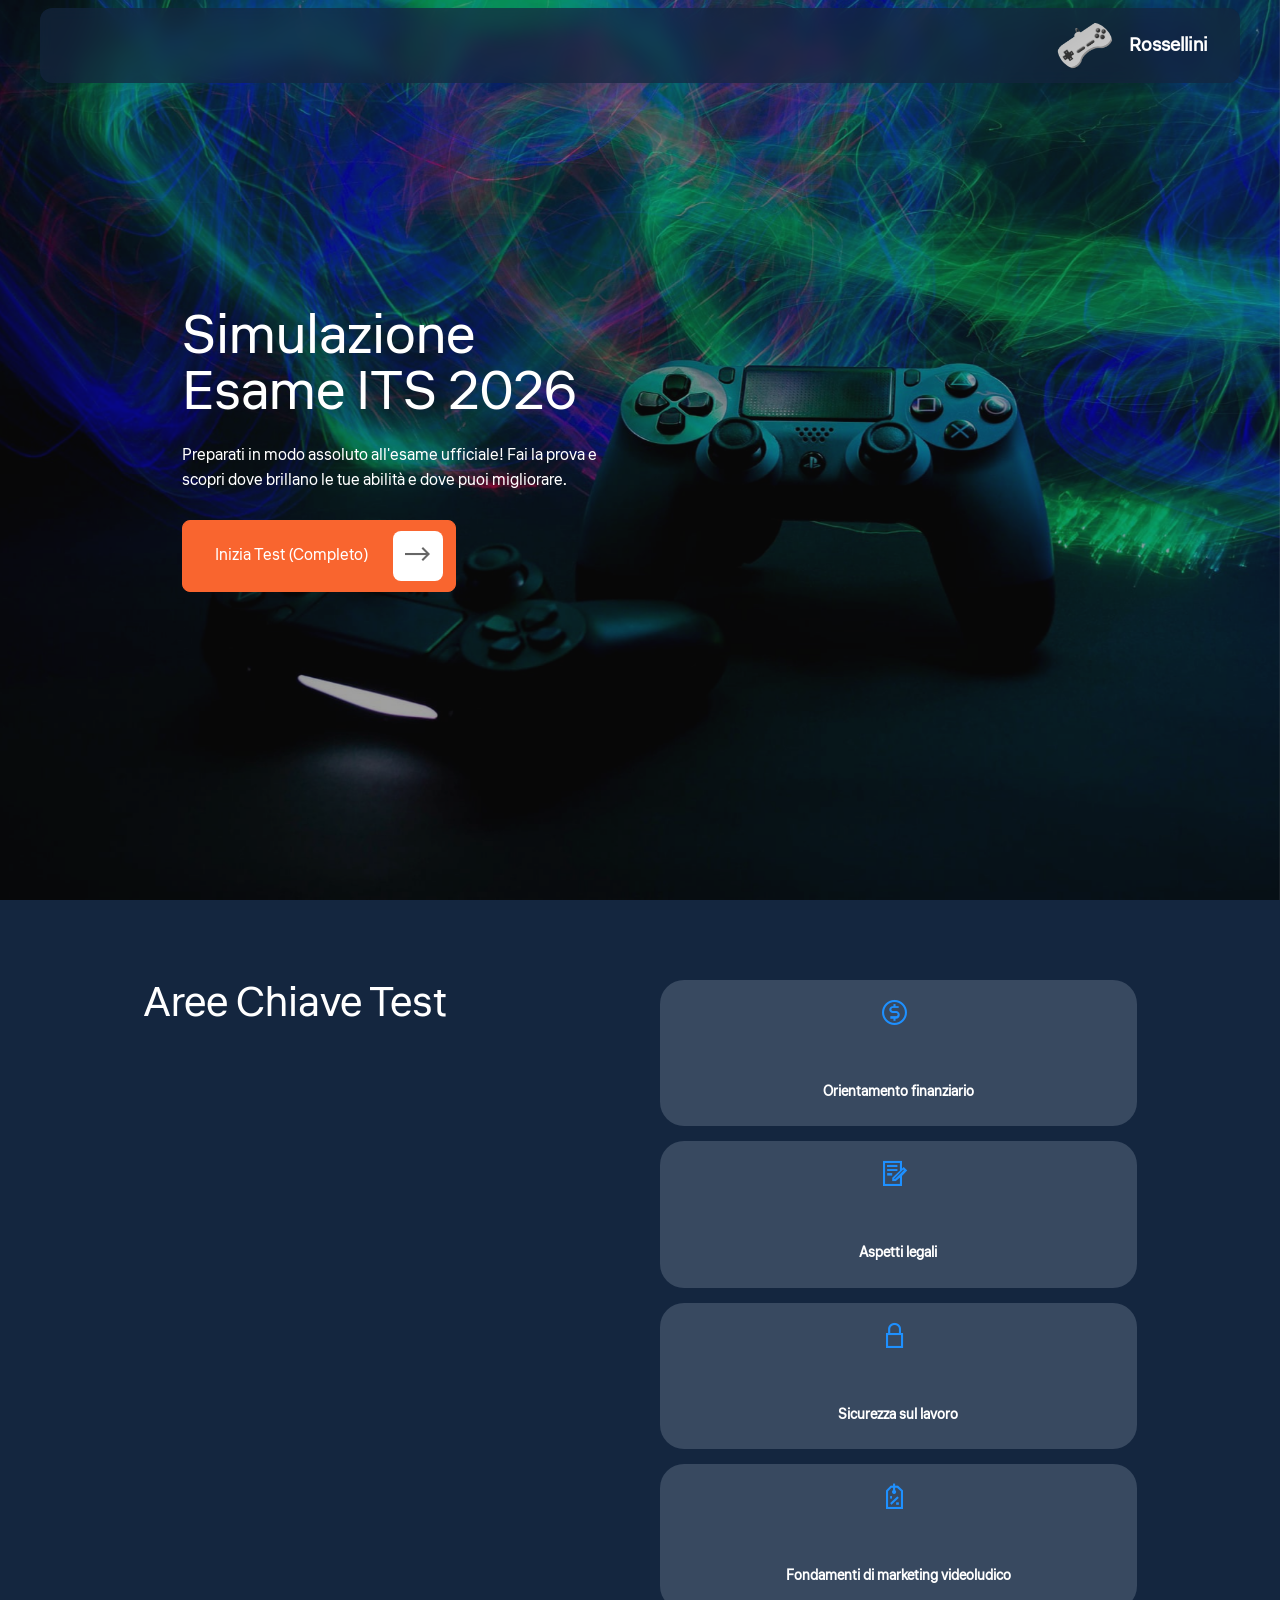
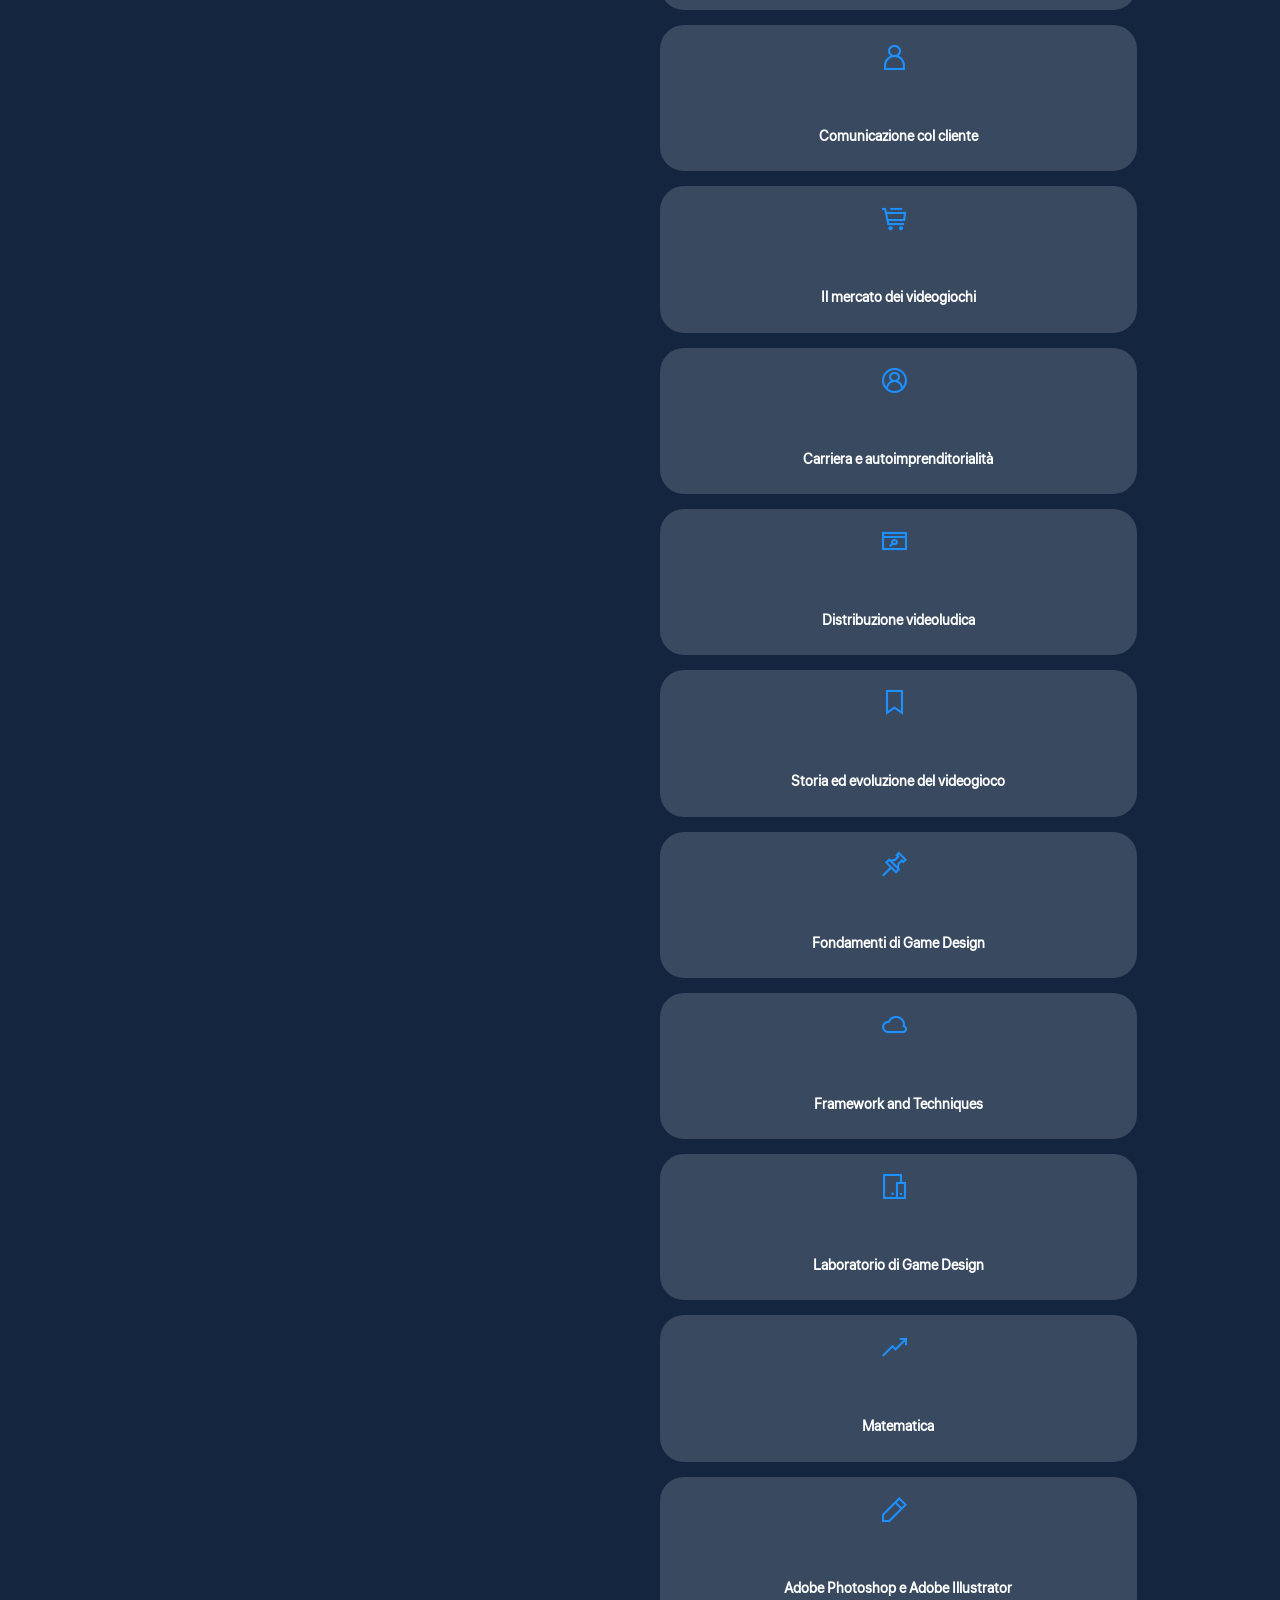
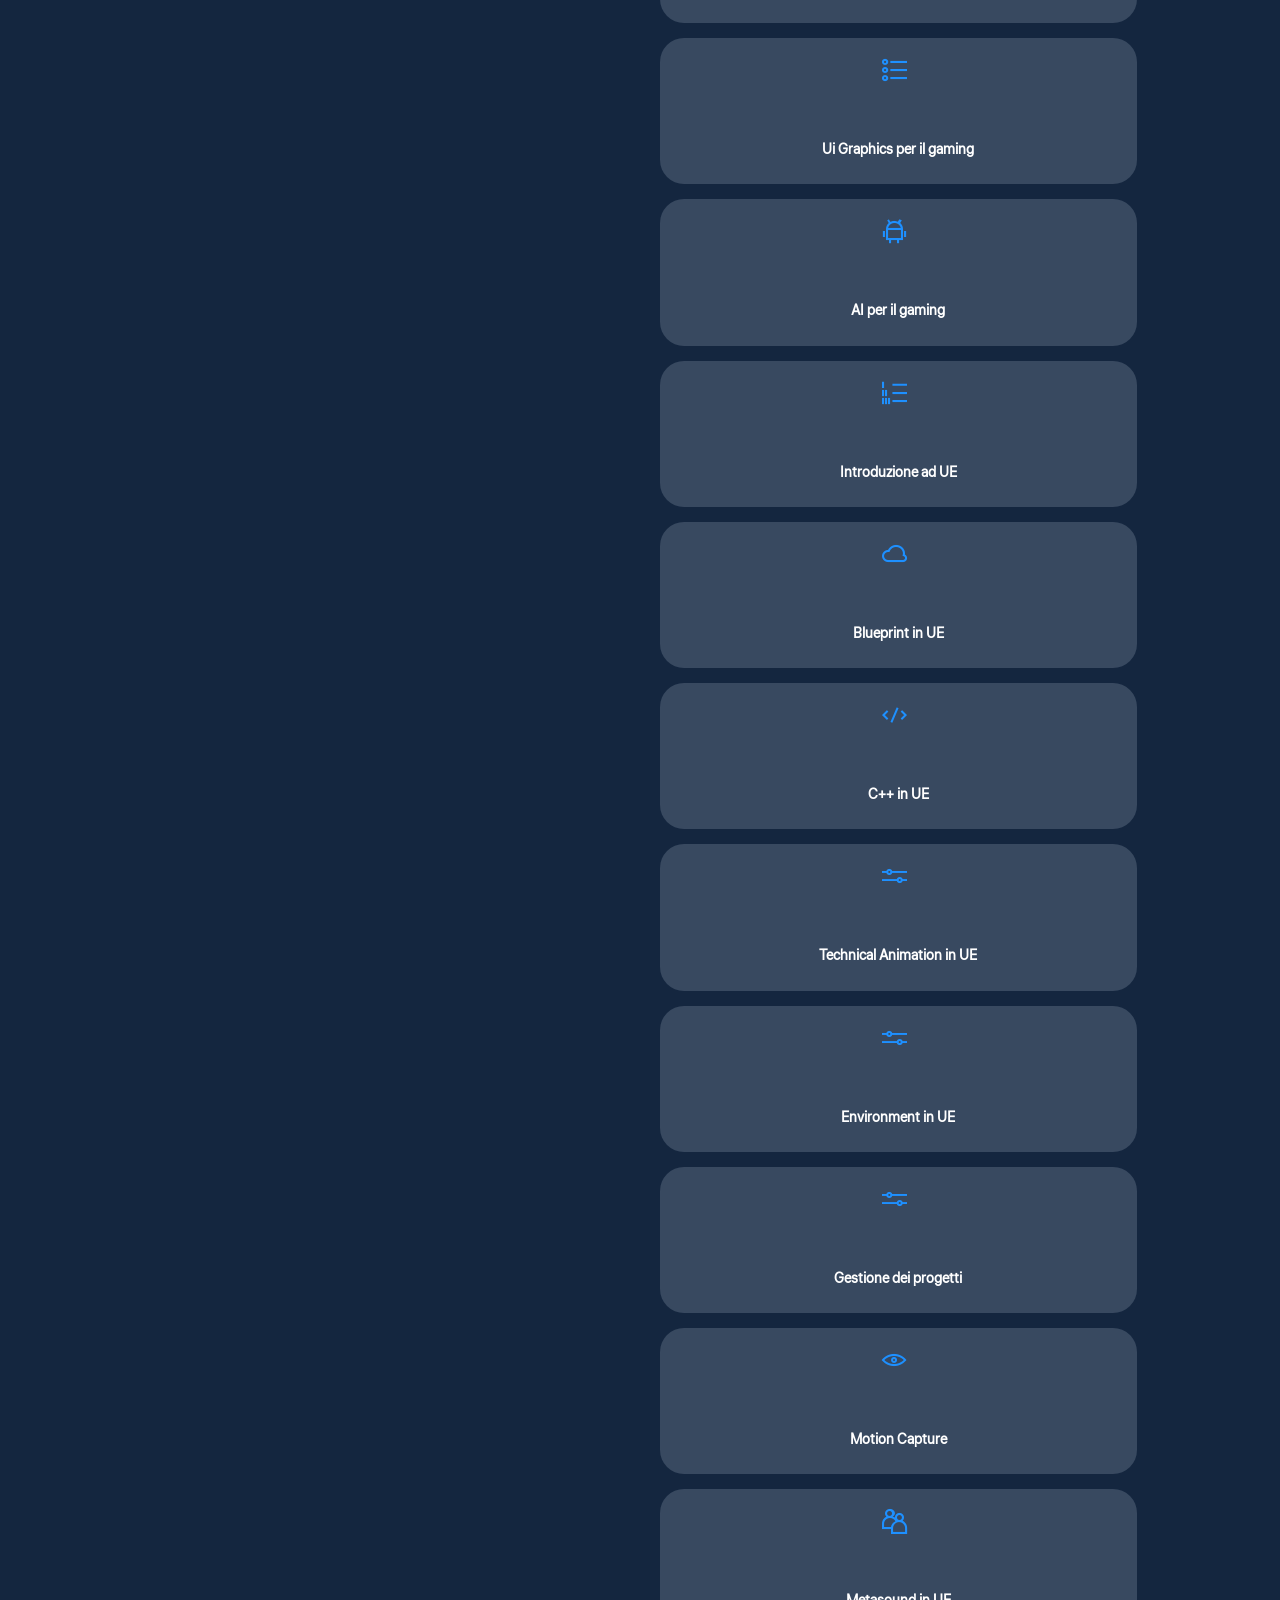
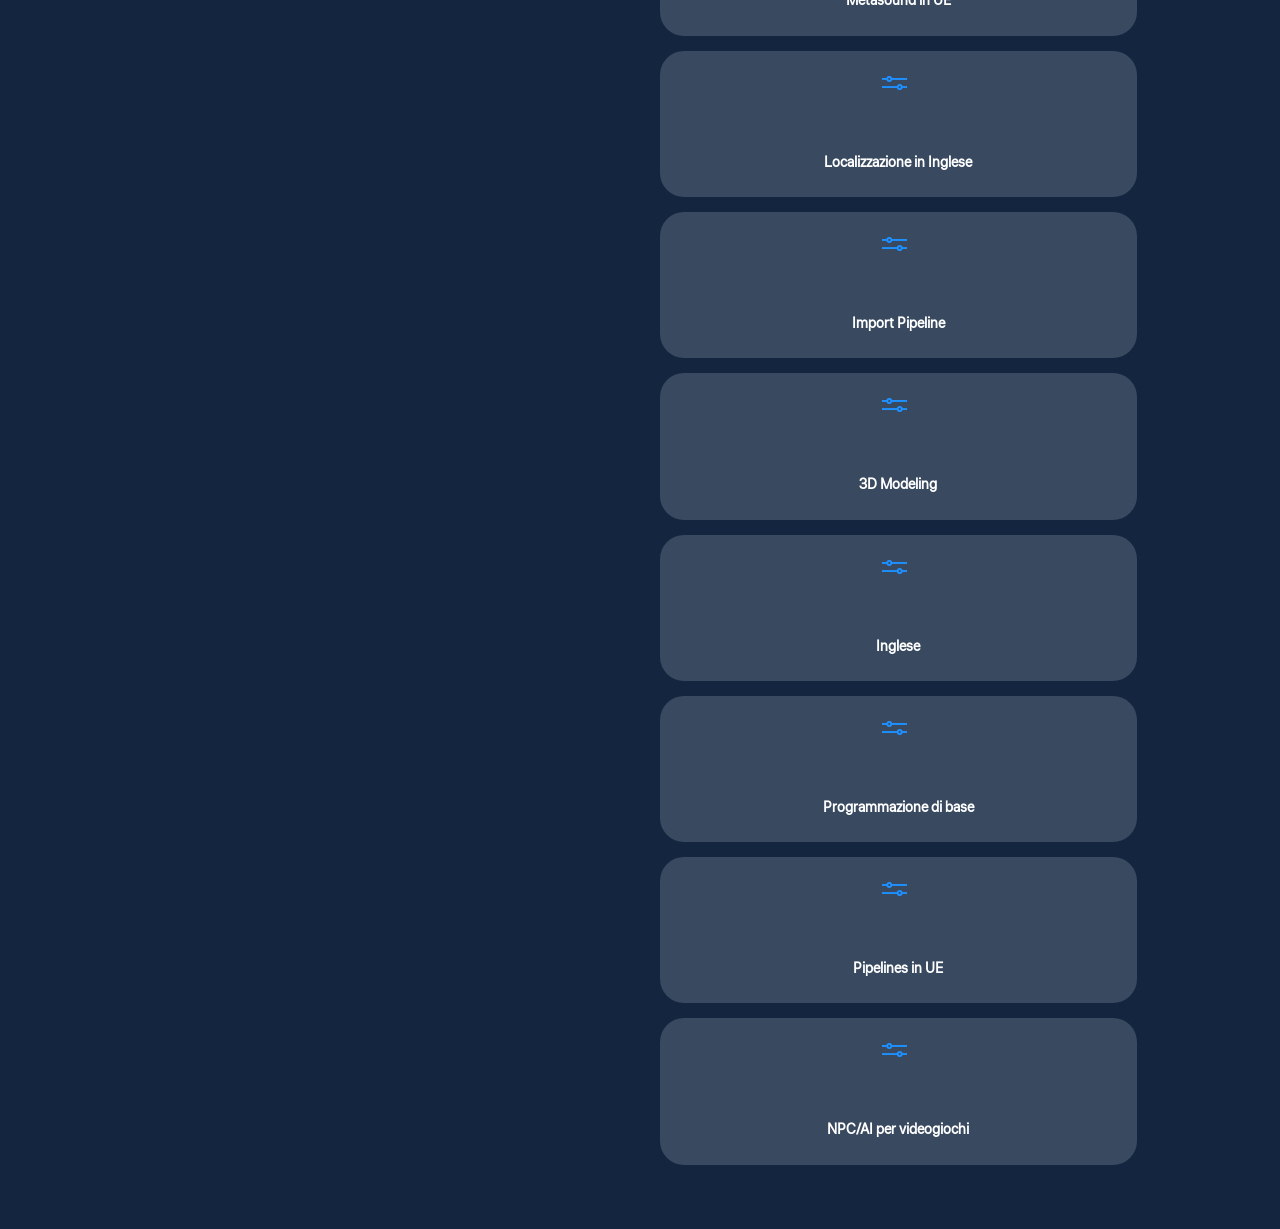
==== commit e7aa0441: "other fixes" ====
--- a/index.html
+++ b/index.html
@@ -19,6 +19,7 @@
     <noscript><link rel="stylesheet" href="https://fonts.googleapis.com/css2?family=Liter&display=swap"></noscript>
     <link rel="preload" as="style" href="assets/mobirise/css/mbr-additional.css?v=KRYIAj">
     <link rel="stylesheet" href="assets/mobirise/css/mbr-additional.css?v=KRYIAj" type="text/css">
+    
     <style>
         /* Rende il contenitore delle box una griglia ordinata e uniforme */
         .items-wrapper {
@@ -28,33 +29,33 @@
             width: 100%;
         }
 
-            /* Forza tutte le box (item) ad avere la stessa altezza e struttura */
-            .items-wrapper .item {
-                display: flex !important;
-                height: 100% !important;
-                margin: 0 !important;
-            }
-
-            /* Uniforma l'aspetto interno di ogni card */
-            .items-wrapper .item-wrapper {
-                display: flex !important;
-                flex-direction: column !important;
-                justify-content: center !important;
-                align-items: center !important;
-                text-align: center !important;
-                width: 100% !important;
-                padding: 20px 15px !important;
-                min-height: 110px !important; /* Altezza fissa minima uguale per tutte */
-                box-sizing: border-box;
-            }
-
-            /* Gestione del testo della materia per evitare sbavature su mobile */
-            .items-wrapper .item-title {
-                font-size: 0.9rem !important;
-                line-height: 1.2 !important;
-                margin-top: 10px !important;
-                word-break: break-word;
-            }
+        /* Forza tutte le box (item) ad avere la stessa altezza e struttura */
+        .items-wrapper .item {
+            display: flex !important;
+            height: 100% !important;
+            margin: 0 !important;
+        }
+
+        /* Uniforma l'aspetto interno di ogni card */
+        .items-wrapper .item-wrapper {
+            display: flex !important;
+            flex-direction: column !important;
+            justify-content: center !important;
+            align-items: center !important;
+            text-align: center !important;
+            width: 100% !important;
+            padding: 20px 15px !important;
+            min-height: 110px !important; /* Altezza fissa minima uguale per tutte */
+            box-sizing: border-box;
+        }
+
+        /* Gestione del testo della materia per evitare sbavature su mobile */
+        .items-wrapper .item-title {
+            font-size: 0.9rem !important;
+            line-height: 1.2 !important;
+            margin-top: 10px !important;
+            word-break: break-word;
+        }
     </style>
 </head>
 <body>
@@ -378,7 +379,7 @@
                                     <div class="iconfont-wrapper">
                                         <span class="card-icon mbr-iconfont mobi-mbri-setting-3 mobi-mbri"></span>
                                     </div>
-                                    <h5 class="item-title mbr-fonts-style fw-bold display-4">&nbsp;3D Modeling</h5>
+                                    <h5 class="item-title mbr-fonts-style fw-bold display-4">3D Modeling</h5>
                                 </div>
                             </a>
 
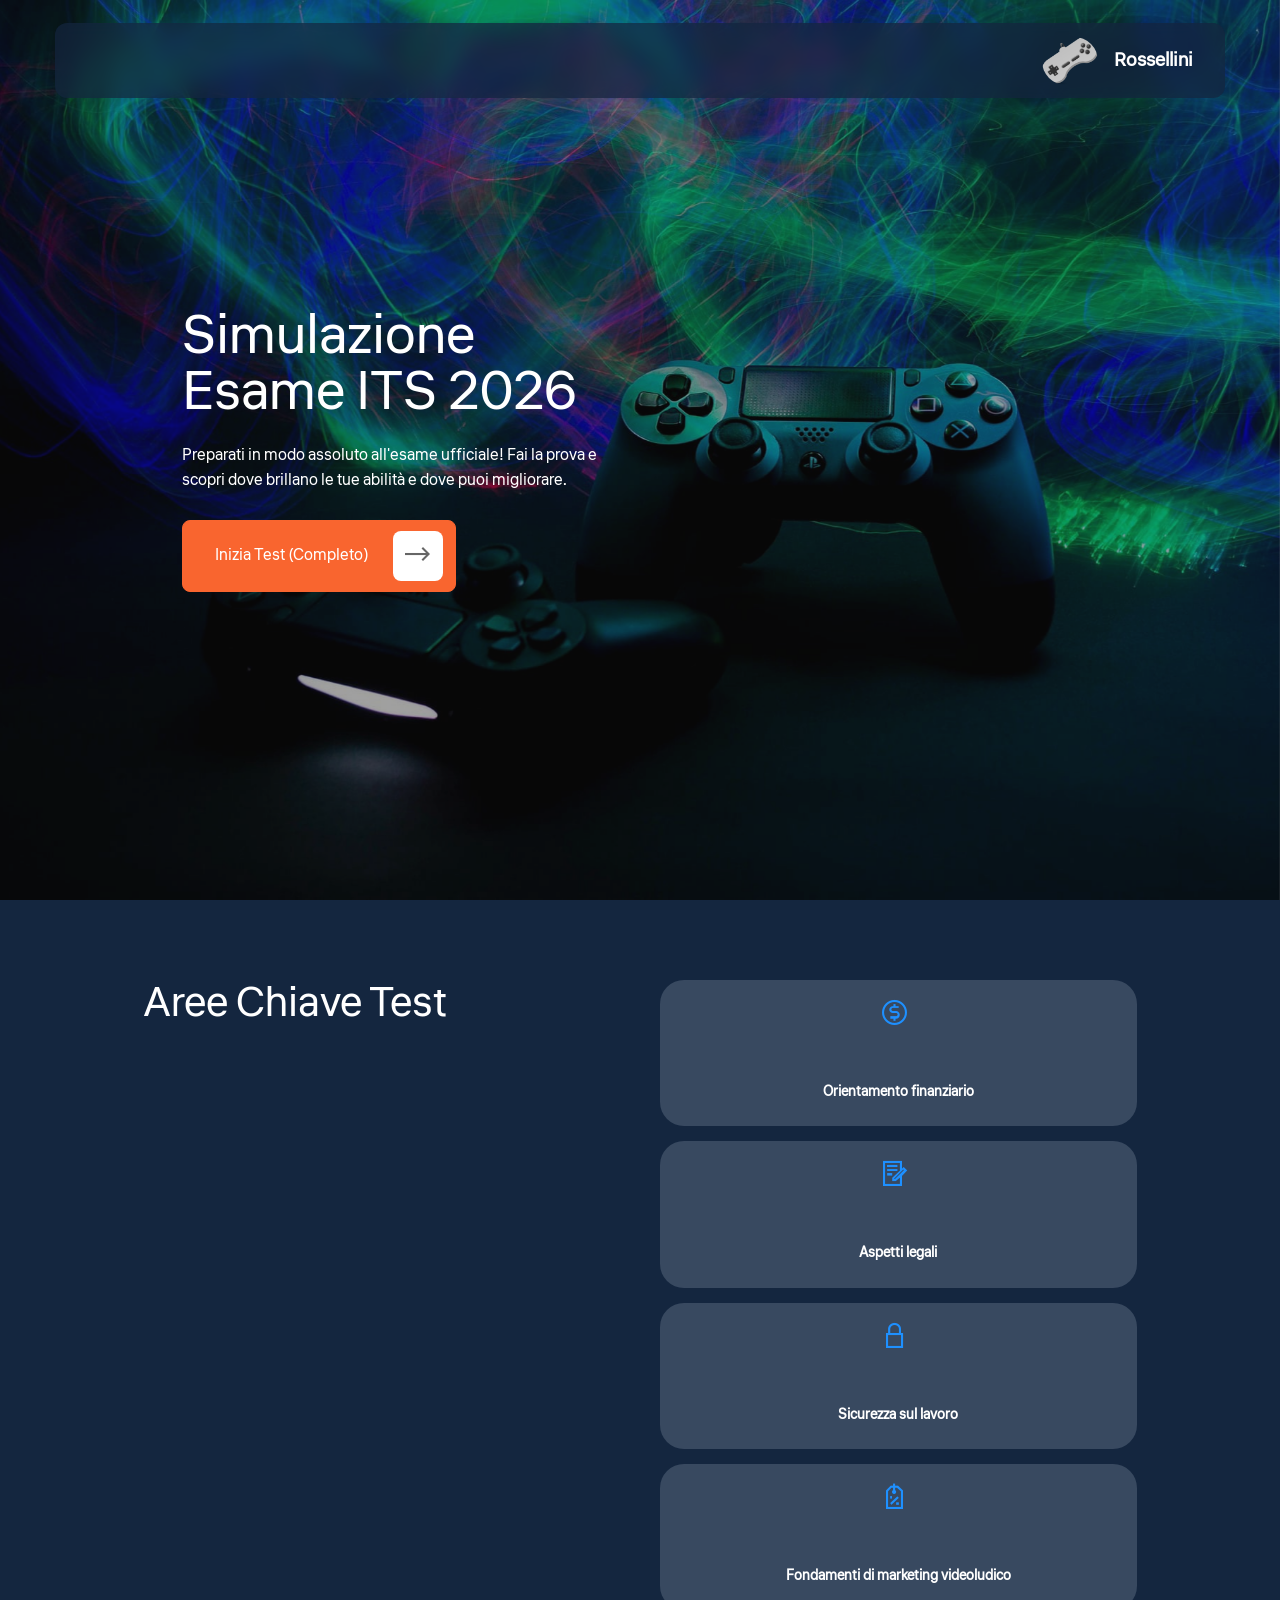
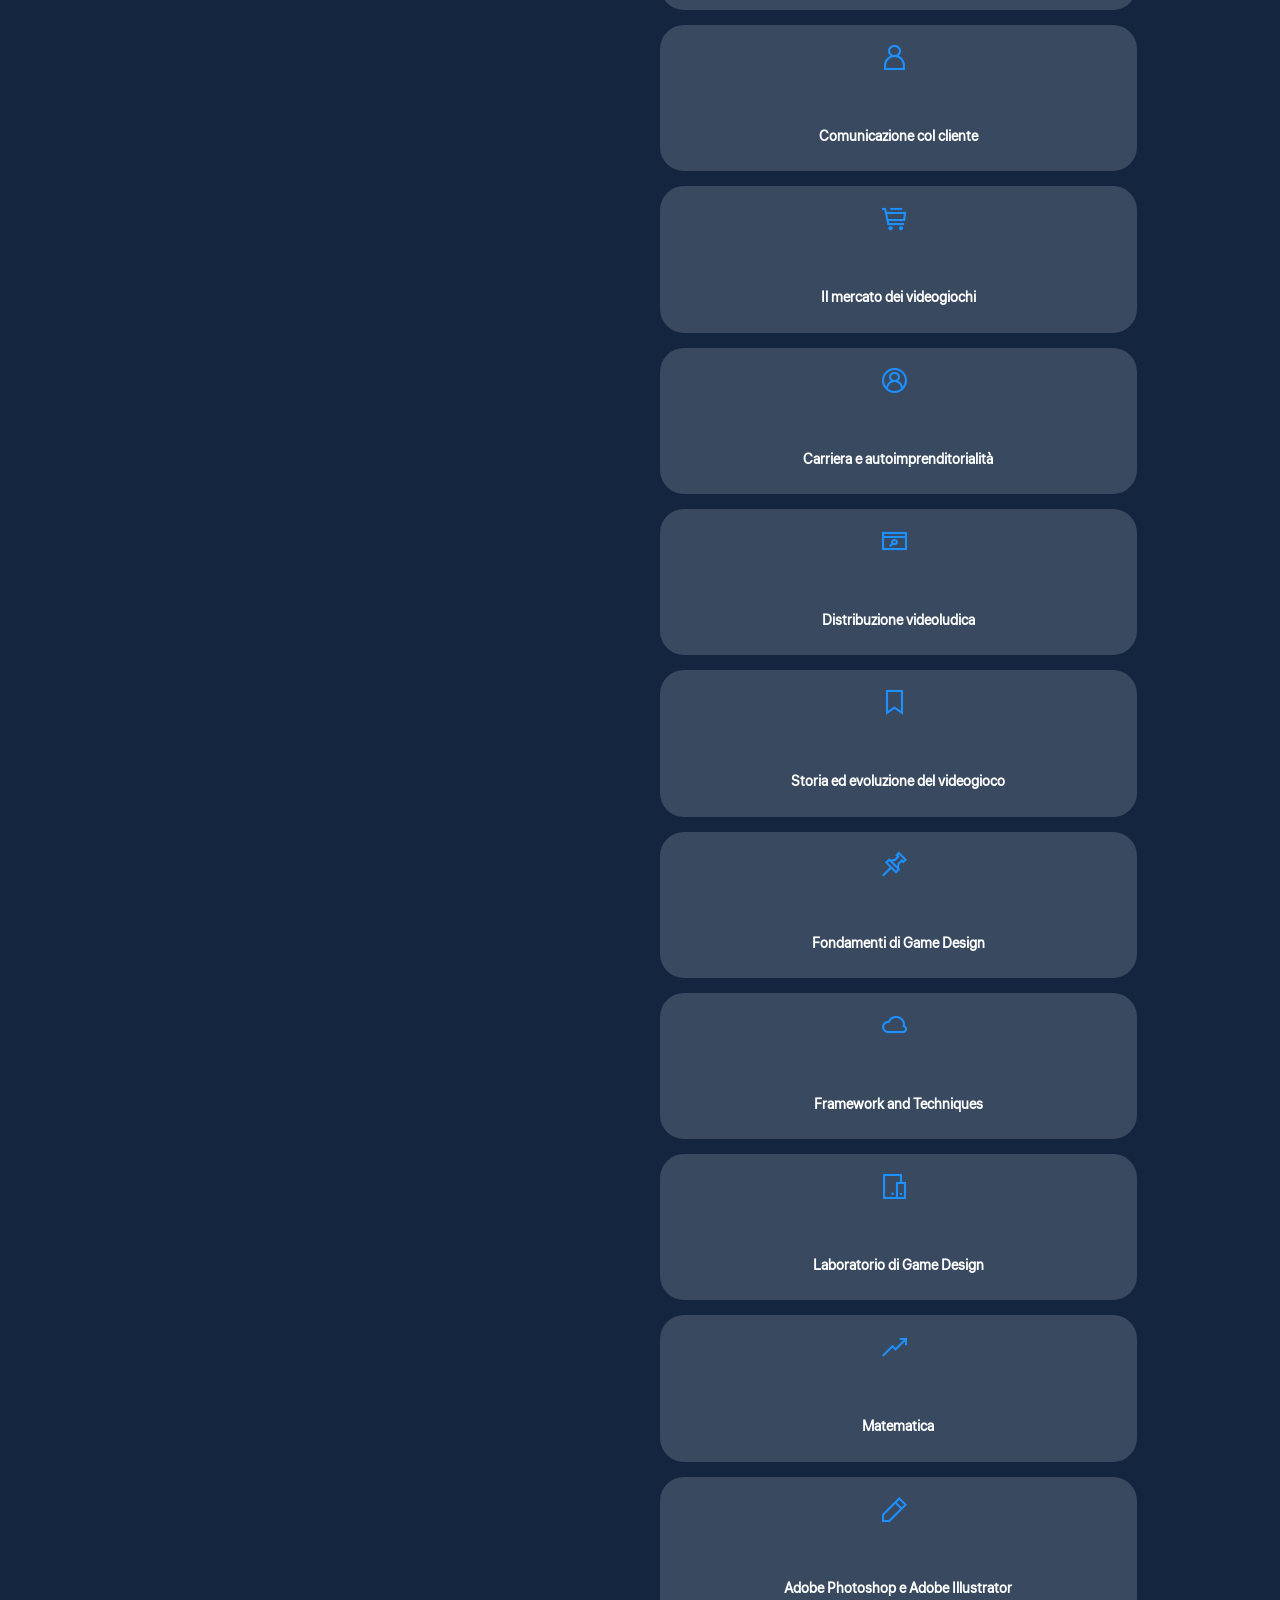
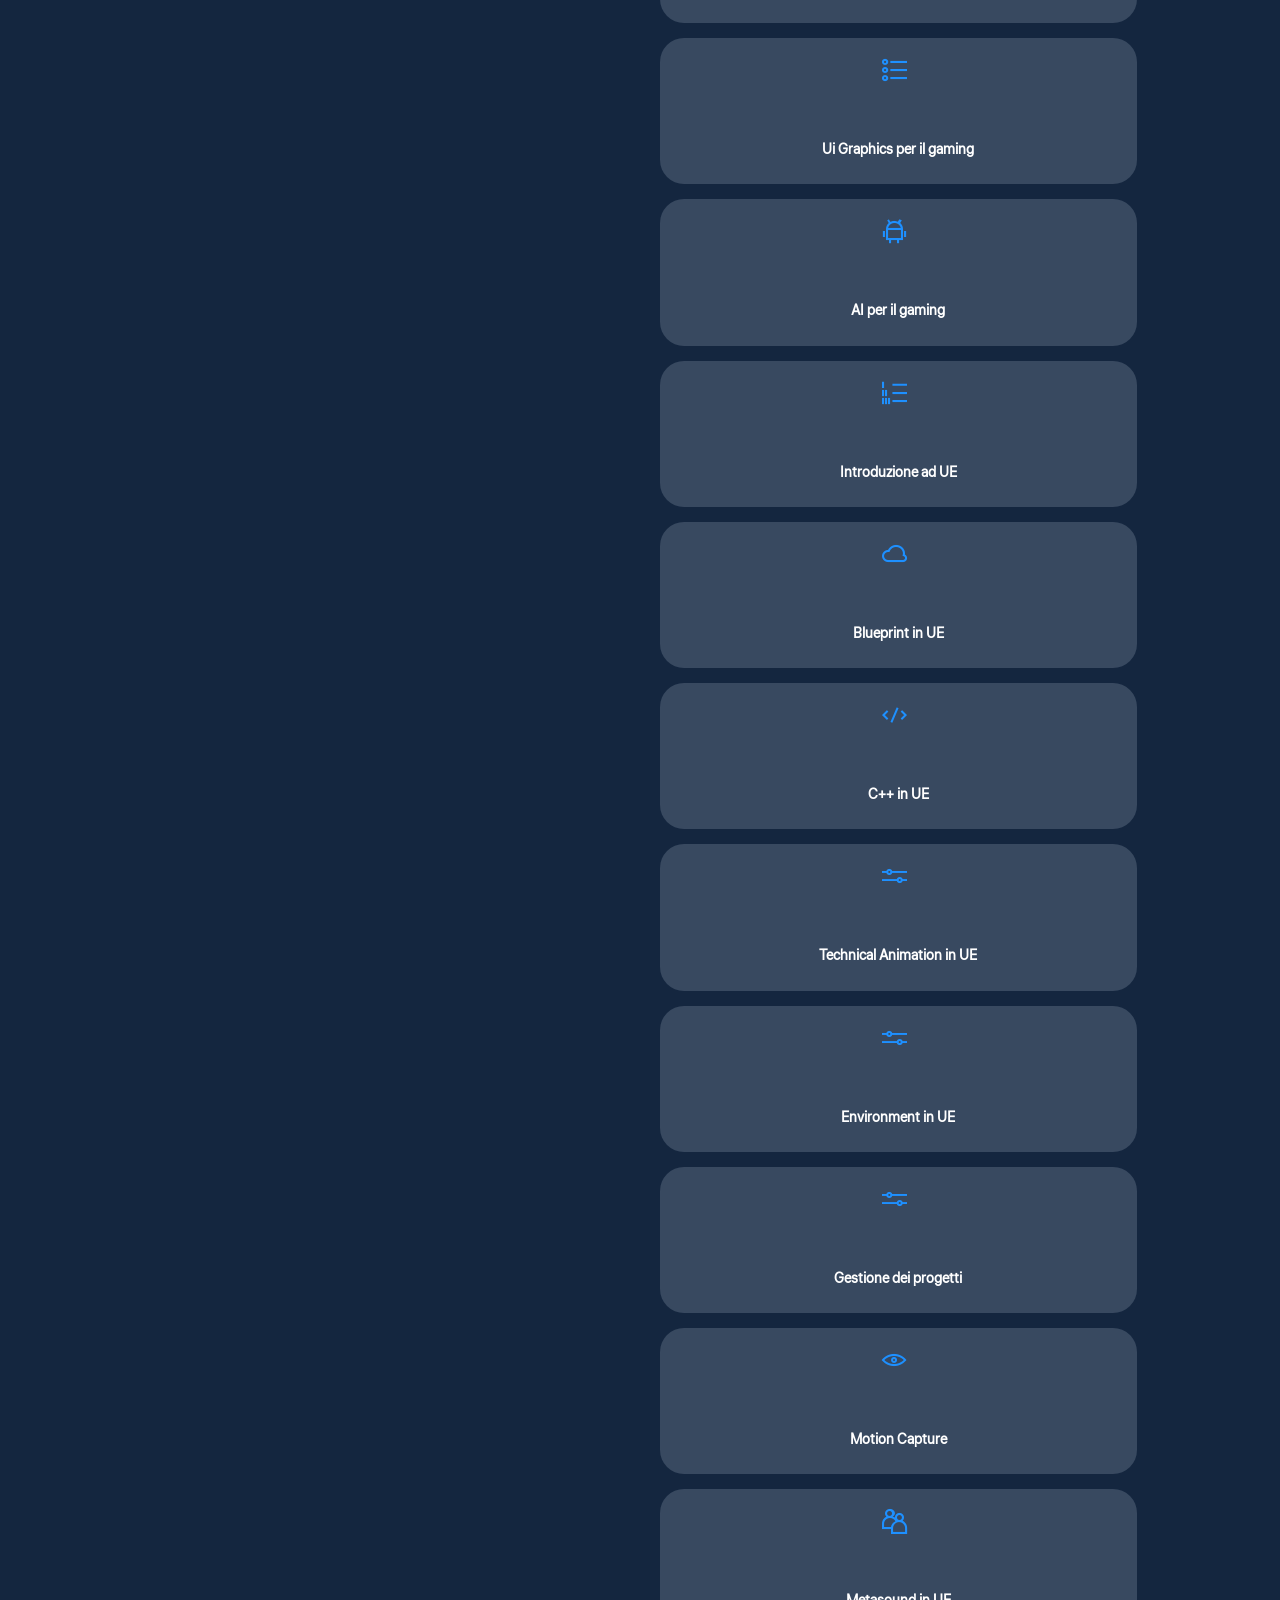
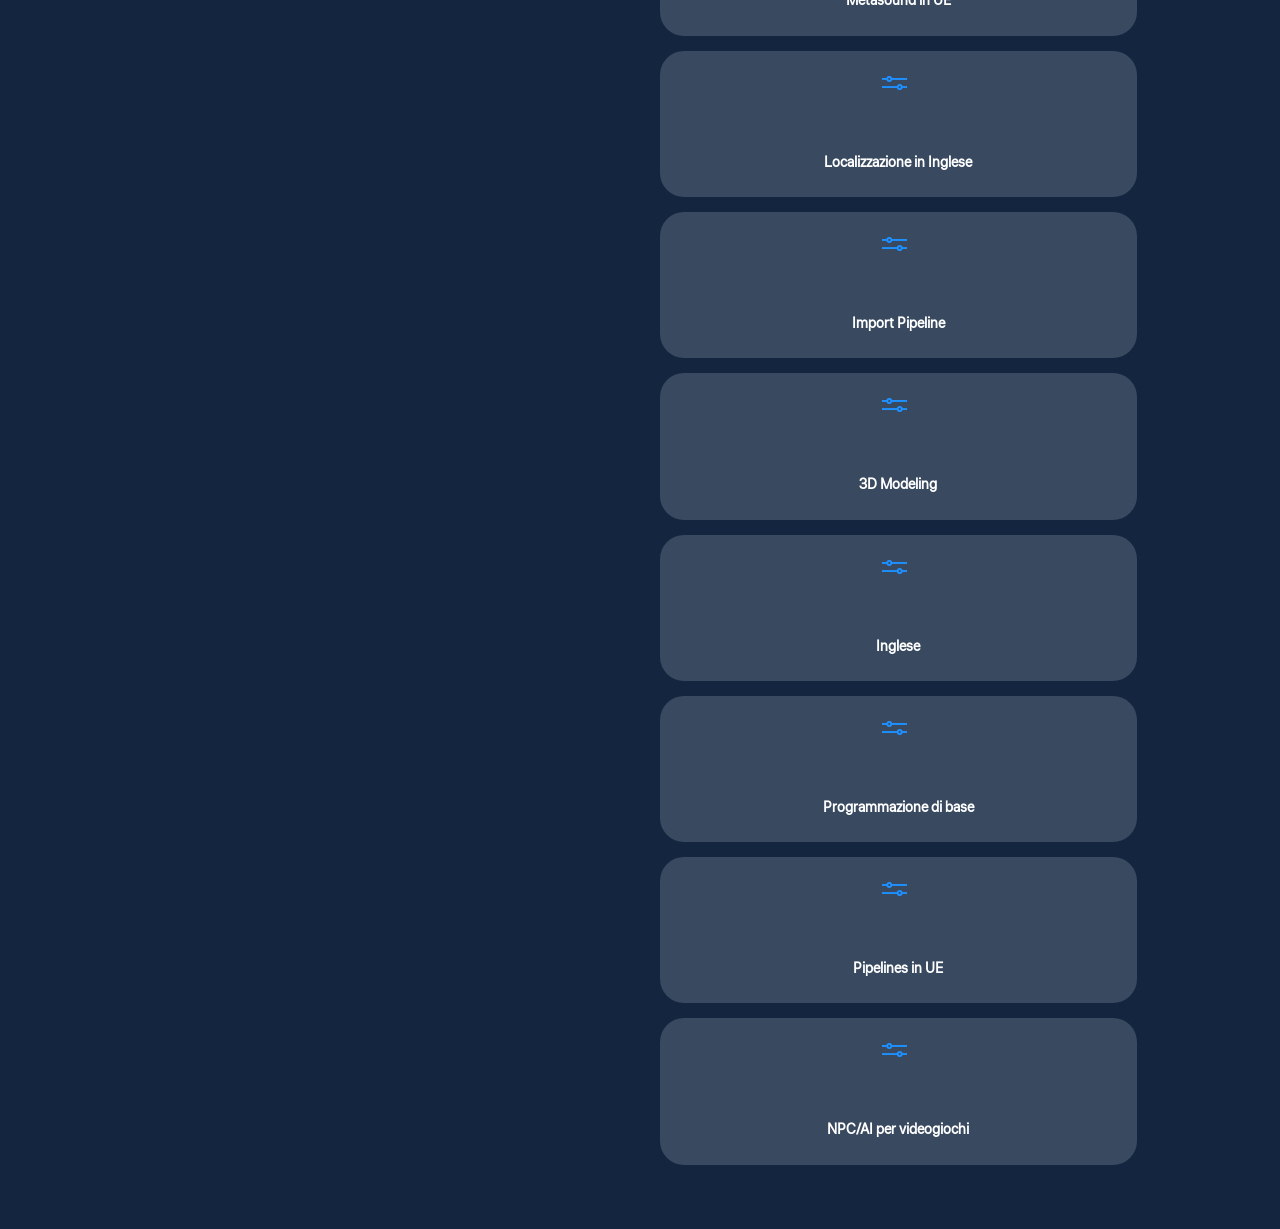
==== commit 8d60a7c0: "other ui improvements" ====
--- a/index.html
+++ b/index.html
@@ -21,6 +21,15 @@
     <link rel="stylesheet" href="assets/mobirise/css/mbr-additional.css?v=KRYIAj" type="text/css">
     
     <style>
+        /* Stacca leggermente la navbar fissa dalla cima dello schermo */
+        .navbar-fixed-top {
+            top: 15px !important;
+            width: calc(100% - 30px) !important;
+            left: 15px !important;
+            right: 15px !important;
+            border-radius: 10px !important;
+            box-shadow: 0 4px 15px rgba(0,0,0,0.3) !important;
+        }
         /* Rende il contenitore delle box una griglia ordinata e uniforme */
         .items-wrapper {
             display: grid !important;
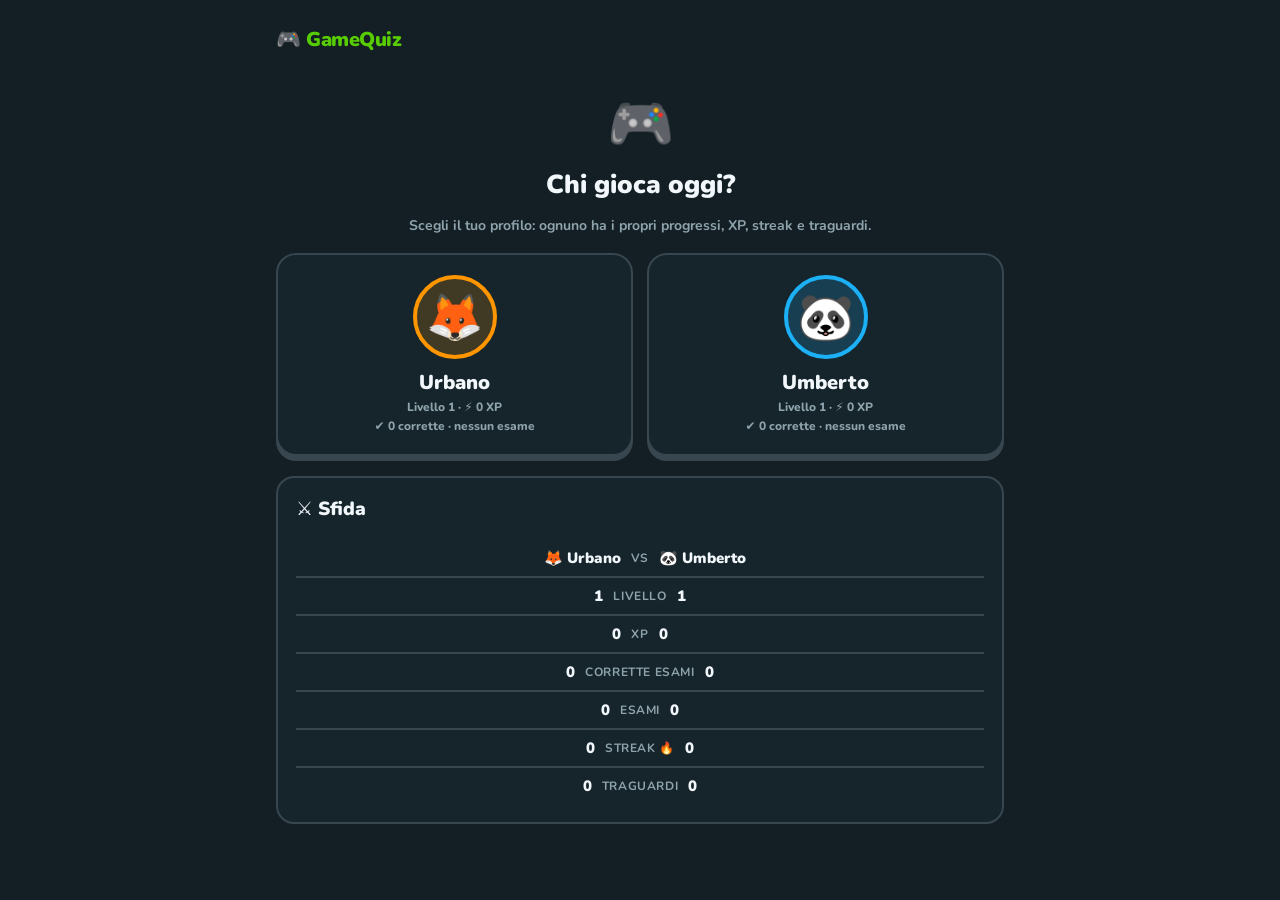
==== commit dc093d28: "new interface" ====
--- a/index.html
+++ b/index.html
@@ -1,449 +1,645 @@
 <!DOCTYPE html>
-<html>
+<html lang="it">
 <head>
-    <!-- Site made with Mobirise Website Builder v6.1.12, https://mobirise.com -->
-    <meta charset="UTF-8">
-    <meta http-equiv="X-UA-Compatible" content="IE=edge">
-    <meta name="generator" content="Mobirise v6.1.12, mobirise.com">
-    <meta name="viewport" content="width=device-width, initial-scale=1, minimum-scale=1">
-    <link rel="shortcut icon" href="assets/images/mbr-96x82.png" type="image/x-icon">
-    <meta name="description" content="Preparati per l'esame ITS Rossellini 2026 con la nostra simulazione. Inizia il test e verifica le tue competenze facilmente.">
-
-    <title>Simulazione Esame ITS Rossellini 2026 - Mettiti alla Prova</title>
-    <link rel="stylesheet" href="assets/web/assets/mobirise-icons2/mobirise2.css">
-    <link rel="stylesheet" href="assets/bootstrap/css/bootstrap.min.css">
-    <link rel="stylesheet" href="assets/parallax/jarallax.css">
-    <link rel="stylesheet" href="assets/dropdown/css/style.css">
-    <link rel="stylesheet" href="assets/theme/css/style.css">
-    <link rel="preload" href="https://fonts.googleapis.com/css2?family=Liter&display=swap" as="style" onload="this.onload=null;this.rel='stylesheet'">
-    <noscript><link rel="stylesheet" href="https://fonts.googleapis.com/css2?family=Liter&display=swap"></noscript>
-    <link rel="preload" as="style" href="assets/mobirise/css/mbr-additional.css?v=KRYIAj">
-    <link rel="stylesheet" href="assets/mobirise/css/mbr-additional.css?v=KRYIAj" type="text/css">
-    
-    <style>
-        /* Stacca leggermente la navbar fissa dalla cima dello schermo */
-        .navbar-fixed-top {
-            top: 15px !important;
-            width: calc(100% - 30px) !important;
-            left: 15px !important;
-            right: 15px !important;
-            border-radius: 10px !important;
-            box-shadow: 0 4px 15px rgba(0,0,0,0.3) !important;
-        }
-        /* Rende il contenitore delle box una griglia ordinata e uniforme */
-        .items-wrapper {
-            display: grid !important;
-            grid-template-columns: repeat(auto-fill, minmax(260px, 1fr)) !important;
-            gap: 15px !important; /* Distanza fissa e uguale tra tutte le box */
-            width: 100%;
-        }
-
-        /* Forza tutte le box (item) ad avere la stessa altezza e struttura */
-        .items-wrapper .item {
-            display: flex !important;
-            height: 100% !important;
-            margin: 0 !important;
-        }
-
-        /* Uniforma l'aspetto interno di ogni card */
-        .items-wrapper .item-wrapper {
-            display: flex !important;
-            flex-direction: column !important;
-            justify-content: center !important;
-            align-items: center !important;
-            text-align: center !important;
-            width: 100% !important;
-            padding: 20px 15px !important;
-            min-height: 110px !important; /* Altezza fissa minima uguale per tutte */
-            box-sizing: border-box;
-        }
-
-        /* Gestione del testo della materia per evitare sbavature su mobile */
-        .items-wrapper .item-title {
-            font-size: 0.9rem !important;
-            line-height: 1.2 !important;
-            margin-top: 10px !important;
-            word-break: break-word;
-        }
-    </style>
+<meta charset="utf-8">
+<meta name="viewport" content="width=device-width, initial-scale=1">
+<title>Quiz Game Specialist</title>
+<link rel="preconnect" href="https://fonts.googleapis.com">
+<link href="https://fonts.googleapis.com/css2?family=Nunito:wght@500;700;800;900&display=swap" rel="stylesheet">
+<style>
+:root{
+  color-scheme:dark;
+  --bg:#131f24; --card:#16252c; --surf:#1b2c34; --hover:#20333c; --ink:#f1f7fb; --mute:#8fa3ad; --line:#37464f; --line2:#2a3a42;
+  --green:#58cc02; --green-d:#46a302; --green-l:#1f3b17; --green-t:#79e33a;
+  --red:#ff4b4b; --red-d:#c22f2f; --red-l:#3d1d22; --red-t:#ff7878;
+  --blue:#1cb0f6; --blue-d:#1899d6; --blue-l:#13324a; --blue-t:#49c0f8; --blue-b:#1f6d96;
+  --gold:#ffc800; --gold-d:#d9a400; --gold-l:#3a3214; --orange:#ff9600; --orange-l:#3d2a12; --purple:#ce82ff; --purple-l:#33244a;
+}
+*{box-sizing:border-box}
+html,body{margin:0;background:var(--bg);color:var(--ink);font-family:Nunito,system-ui,sans-serif;font-weight:700}
+button{font-family:inherit;font-weight:800;cursor:pointer}
+.wrap{max-width:760px;margin:0 auto;padding:16px 16px 60px}
+/* top bar */
+.top{display:flex;align-items:center;gap:14px;padding:10px 0 14px;position:sticky;top:0;background:var(--bg);z-index:5}
+.logo{font-weight:900;font-size:20px;color:var(--green);letter-spacing:-.5px;flex:1;cursor:pointer;user-select:none}
+.pill{display:flex;align-items:center;gap:5px;font-weight:900;font-size:16px}
+.pill .ic{font-size:20px}
+.pill.fire{color:var(--orange)} .pill.xp{color:var(--gold)} .pill.ok{color:var(--green-t)}
+/* cards */
+.card{background:var(--card);border:2px solid var(--line);border-radius:18px;padding:18px;margin-bottom:14px}
+h1{font-size:26px;font-weight:900;margin:6px 0 4px}
+h2{font-size:19px;font-weight:900;margin:0 0 10px}
+.sub{color:var(--mute);font-weight:700;font-size:14px}
+.btn{border:none;border-radius:14px;padding:13px 18px;font-size:15px;text-transform:uppercase;letter-spacing:.6px;
+  background:var(--green);color:#fff;box-shadow:0 4px 0 var(--green-d);transition:transform .05s,filter .1s}
+.btn:active{transform:translateY(3px);box-shadow:0 1px 0 var(--green-d)}
+.btn:hover{filter:brightness(1.05)}
+.btn.blue{background:var(--blue);box-shadow:0 4px 0 var(--blue-d)}
+.btn.red{background:var(--red);box-shadow:0 4px 0 var(--red-d)}
+.btn.gold{background:var(--gold);box-shadow:0 4px 0 var(--gold-d);color:#5a4300}
+.btn.ghost{background:var(--surf);color:var(--blue-t);border:2px solid var(--line);box-shadow:0 4px 0 var(--line)}
+.btn.full{width:100%}
+.btn:disabled{background:var(--line);color:#6f818a;box-shadow:0 4px 0 var(--line2);cursor:default}
+/* level */
+.lvl{display:flex;align-items:center;gap:14px}
+.badge-lvl{width:62px;height:62px;border-radius:50%;background:var(--gold);color:#fff;display:grid;place-items:center;font-size:26px;font-weight:900;box-shadow:inset 0 -5px 0 var(--gold-d);flex:none}
+.bar{height:16px;border-radius:99px;background:var(--line);overflow:hidden;position:relative}
+.bar>i{display:block;height:100%;border-radius:99px;background:var(--green);transition:width .5s}
+.bar>i::after{content:"";display:block;height:5px;margin:3px 8px 0;border-radius:9px;background:rgba(255,255,255,.35)}
+.bar.gold>i{background:var(--gold)} .bar.blue>i{background:var(--blue)}
+/* stat grid */
+.stats{display:grid;grid-template-columns:repeat(2,1fr);gap:10px}
+.stat{border:2px solid var(--line);border-radius:14px;padding:12px;display:flex;gap:10px;align-items:center}
+.stat .ic{font-size:26px}
+.stat b{display:block;font-size:20px;font-weight:900}
+.stat span{font-size:12px;color:var(--mute)}
+.hero-num{font-size:44px;font-weight:900;color:var(--green);line-height:1}
+/* modes */
+.modes{display:grid;gap:12px}
+.mode{display:flex;gap:14px;align-items:center;border:2px solid var(--line);border-radius:18px;padding:16px;background:var(--card);cursor:pointer;box-shadow:0 4px 0 var(--line);text-align:left;width:100%;color:var(--ink)}
+.mode:active{transform:translateY(3px);box-shadow:0 1px 0 var(--line)}
+.mode .mi{width:56px;height:56px;border-radius:16px;display:grid;place-items:center;font-size:28px;flex:none}
+.mode b{font-size:17px;font-weight:900;display:block}
+.mode span{font-size:13px;color:var(--mute);font-weight:700}
+/* daily ring */
+.daily{display:flex;align-items:center;gap:14px}
+.ring{width:64px;height:64px;flex:none}
+/* subject list */
+.subj{display:flex;align-items:center;gap:12px;padding:12px;border:2px solid var(--line);border-radius:14px;margin-bottom:8px;background:var(--card);cursor:pointer;width:100%;text-align:left;color:var(--ink);box-shadow:0 3px 0 var(--line)}
+.subj:active{transform:translateY(2px);box-shadow:0 1px 0 var(--line)}
+.subj .crown{width:40px;height:40px;border-radius:50%;display:grid;place-items:center;font-size:20px;flex:none;background:var(--line)}
+.subj .t{flex:1;min-width:0}
+.subj .t b{display:block;font-size:15px;font-weight:900;white-space:nowrap;overflow:hidden;text-overflow:ellipsis}
+.subj .t small{color:var(--mute);font-size:12px}
+.subj .bar{height:10px;margin-top:5px}
+.search{width:100%;padding:12px 14px;border:2px solid var(--line);border-radius:14px;font:inherit;margin-bottom:12px;background:var(--surf);color:var(--ink)}
+/* quiz */
+.qhead{display:flex;align-items:center;gap:12px;margin-bottom:16px}
+.x{background:none;border:none;font-size:26px;color:#6f818a;padding:0 4px}
+.qhead .bar{flex:1}
+.timer{font-weight:900;font-size:16px;padding:6px 12px;border-radius:12px;background:var(--blue-l);color:var(--blue-t);font-variant-numeric:tabular-nums}
+.timer.low{background:var(--red-l);color:var(--red-t);animation:pulse 1s infinite}
+@keyframes pulse{50%{transform:scale(1.07)}}
+.hearts{color:var(--red);font-weight:900;font-size:17px}
+.qsubj{font-size:12px;text-transform:uppercase;letter-spacing:.8px;color:var(--purple);font-weight:900;margin-bottom:6px}
+.qtext{font-size:20px;font-weight:800;line-height:1.35;margin:0 0 18px}
+.opts{display:grid;gap:10px}
+.opt{display:flex;gap:12px;align-items:flex-start;text-align:left;border:2px solid var(--line);border-radius:14px;padding:13px 14px;background:var(--card);font-size:15px;font-weight:700;color:var(--ink);box-shadow:0 3px 0 var(--line);line-height:1.35}
+.opt .k{flex:none;width:28px;height:28px;border-radius:8px;border:2px solid var(--line);display:grid;place-items:center;font-size:13px;color:var(--mute)}
+.opt:hover{background:var(--hover)}
+.opt.sel{border-color:var(--blue-b);background:var(--blue-l);color:var(--blue-t);box-shadow:0 3px 0 var(--blue-b)}
+.opt.sel .k{border-color:var(--blue-b);color:var(--blue-t)}
+.opt.good{border-color:var(--green);background:var(--green-l);color:var(--green-t);box-shadow:0 3px 0 var(--green)}
+.opt.good .k{border-color:var(--green);color:var(--green-t)}
+.opt.bad{border-color:var(--red);background:var(--red-l);color:var(--red-t);box-shadow:0 3px 0 var(--red)}
+.opt.bad .k{border-color:var(--red);color:var(--red-t)}
+.opt:disabled{cursor:default}
+.grid{display:grid;grid-template-columns:repeat(10,1fr);gap:5px;margin-top:18px}
+.grid button{border:2px solid var(--line);background:var(--card);border-radius:8px;padding:6px 0;font-size:12px;color:var(--mute)}
+.grid button.ans{background:var(--blue-l);border-color:var(--blue-b);color:var(--blue-t)}
+.grid button.cur{outline:3px solid var(--gold)}
+.grid button.g{background:var(--green-l);border-color:var(--green);color:var(--green-t)}
+.grid button.r{background:var(--red-l);border-color:var(--red);color:var(--red-t)}
+.navrow{display:flex;gap:10px;margin-top:16px}
+.navrow .btn{flex:1}
+/* feedback sheet */
+.sheet{position:fixed;left:0;right:0;bottom:0;padding:18px 16px 22px;transform:translateY(110%);transition:transform .22s ease;z-index:20}
+.sheet.show{transform:none}
+.sheet.ok{background:var(--green-l)} .sheet.ko{background:var(--red-l)}
+.sheet .in{max-width:760px;margin:0 auto}
+.sheet h3{margin:0 0 4px;font-size:21px;font-weight:900}
+.sheet.ok h3{color:var(--green-t)} .sheet.ko h3{color:var(--red-t)}
+.sheet p{margin:0 0 12px;font-size:14px}
+.sheet.ko p{color:var(--red-t)}
+.combo{display:inline-block;margin-left:8px;font-size:14px;background:var(--orange);color:#fff;border-radius:99px;padding:2px 10px;vertical-align:middle}
+/* results */
+.result{text-align:center}
+.result .big{font-size:64px;line-height:1;margin:10px 0}
+.reward{display:flex;gap:10px;justify-content:center;margin:16px 0}
+.reward div{border:2px solid var(--line);border-radius:14px;padding:10px 14px;min-width:96px}
+.reward b{display:block;font-size:22px;font-weight:900}
+.reward span{font-size:11px;text-transform:uppercase;color:var(--mute);letter-spacing:.6px}
+.rev{text-align:left;border-top:2px solid var(--line);padding:12px 0}
+.rev .q{font-weight:800;margin-bottom:6px}
+.rev .a{font-size:14px;padding:2px 0}
+.rev .a.g{color:var(--green-t)} .rev .a.r{color:var(--red-t);text-decoration:line-through}
+.chip{display:inline-block;font-size:11px;border-radius:99px;padding:2px 8px;background:var(--line);color:var(--mute);margin-right:6px}
+/* badges */
+.badges{display:grid;grid-template-columns:repeat(auto-fill,minmax(100px,1fr));gap:10px}
+.bdg{text-align:center;border:2px solid var(--line);border-radius:14px;padding:12px 6px;font-size:12px}
+.bdg .e{font-size:32px;display:block;margin-bottom:4px}
+.bdg.off{opacity:.35;filter:grayscale(1)}
+.bdg small{display:block;color:var(--mute);font-weight:700;font-size:11px;margin-top:2px}
+.tabs{display:flex;gap:8px;margin:4px 0 14px;flex-wrap:wrap}
+.tabs button{border:2px solid var(--line);background:var(--card);border-radius:12px;padding:8px 12px;font-size:13px;color:var(--mute)}
+.tabs button.on{border-color:var(--blue-b);background:var(--blue-l);color:var(--blue-t)}
+.hist{display:flex;justify-content:space-between;align-items:center;padding:10px 0;border-top:2px solid var(--line);font-size:14px}
+.ok-t{color:var(--green-t)} .ko-t{color:var(--red-t)}
+.toast{position:fixed;top:14px;left:50%;transform:translate(-50%,-140%);background:var(--surf);border:2px solid var(--gold);border-radius:16px;padding:10px 16px;display:flex;gap:10px;align-items:center;z-index:50;transition:transform .3s;box-shadow:0 6px 0 var(--gold-d);max-width:92vw}
+.toast.show{transform:translate(-50%,0)}
+.toast .e{font-size:30px}
+.modal{position:fixed;inset:0;background:rgba(0,0,0,.65);display:none;align-items:center;justify-content:center;z-index:40;padding:16px}
+.modal.show{display:flex}
+.modal .card{max-width:420px;width:100%;text-align:center}
+#confetti{position:fixed;inset:0;pointer-events:none;z-index:60}
+.row{display:flex;gap:10px;flex-wrap:wrap}
+.row>*{flex:1}
+.note{font-size:12px;color:var(--mute);text-align:center;margin-top:18px}
+.toggle{background:none;border:none;font-size:20px;padding:0}
+.tiermedal{width:110px;height:110px;margin:6px auto 8px;border-radius:50%;display:grid;place-items:center;font-size:58px;background:radial-gradient(circle at 50% 40%,color-mix(in srgb,var(--tc) 35%,transparent),transparent 70%);border:4px solid var(--tc);box-shadow:0 0 30px color-mix(in srgb,var(--tc) 45%,transparent);animation:pop .6s cubic-bezier(.2,1.6,.4,1)}
+@keyframes pop{from{transform:scale(.2) rotate(-25deg);opacity:0}}
+.ladder{display:grid;grid-template-columns:repeat(6,1fr);gap:6px;margin-top:6px}
+.ladder div{border:2px solid var(--line);border-radius:12px;padding:8px 2px;opacity:.45;font-size:11px}
+.ladder div span{display:block;font-size:22px}
+.ladder div b{display:block;font-size:11px;overflow:hidden;text-overflow:ellipsis;white-space:nowrap}
+.ladder div small{color:var(--mute);font-size:10px}
+.ladder div.on{opacity:1;border-color:var(--tc);background:color-mix(in srgb,var(--tc) 15%,transparent);transform:scale(1.08)}
+.tierrow{display:grid;grid-template-columns:repeat(6,1fr);gap:6px}
+.tierchip{border:2px solid;border-radius:12px;text-align:center;padding:6px 2px;font-size:11px}
+.tierchip span{font-size:20px;display:block}.tierchip b{display:block;font-size:17px}.tierchip small{color:var(--mute);font-size:10px}
+.av{width:38px;height:38px;border-radius:50%;display:grid;place-items:center;font-size:21px;border:3px solid var(--pc);background:color-mix(in srgb,var(--pc) 20%,transparent);flex:none}
+.avbtn{display:flex;align-items:center;gap:6px;background:none;border:none;color:var(--ink);padding:0}
+.picker{display:grid;grid-template-columns:1fr 1fr;gap:14px;margin-top:18px}
+.pcard{border:2px solid var(--line);border-radius:20px;padding:20px 12px;background:var(--card);text-align:center;color:var(--ink);box-shadow:0 5px 0 var(--line)}
+.pcard:hover{border-color:var(--pc);box-shadow:0 5px 0 var(--pc)}
+.pcard:active{transform:translateY(4px);box-shadow:0 1px 0 var(--pc)}
+.pcard.cur{border-color:var(--pc);box-shadow:0 5px 0 var(--pc)}
+.pcard .big-av{width:84px;height:84px;margin:0 auto 10px;border-radius:50%;display:grid;place-items:center;font-size:46px;border:4px solid var(--pc);background:color-mix(in srgb,var(--pc) 18%,transparent)}
+.pcard b{font-size:20px;font-weight:900;display:block}
+.pcard small{display:block;color:var(--mute);font-size:12px;margin-top:3px}
+.vs{margin-top:18px}
+.vs .r{display:grid;grid-template-columns:1fr auto 1fr;gap:10px;align-items:center;padding:8px 0;border-top:2px solid var(--line);font-size:15px}
+.vs .r span{color:var(--mute);font-size:12px;text-transform:uppercase;letter-spacing:.6px;text-align:center}
+.vs .r b{font-weight:900}.vs .r b:first-child{text-align:right}
+.vs .w{color:var(--gold)}
+@media (max-width:520px){.ladder,.tierrow{grid-template-columns:repeat(3,1fr)}
+  .qtext{font-size:18px}.grid{grid-template-columns:repeat(6,1fr)}h1{font-size:22px}
+  .pill{font-size:14px}.pill .ic{font-size:17px}.logo{font-size:17px}
+}
+</style>
 </head>
 <body>
-
-    <section data-bs-version="5.1" class="menu menu1 rebootm5 cid-vxPWGiSXVj" once="menu" id="menu-1-vxPWGiSXVj">
-        <nav class="navbar navbar-dropdown navbar-fixed-top navbar-expand-lg">
-            <div class="card-wrap little-radius container-fluid">
-                <div class="navbar-brand">
-                    <span class="navbar-logo">
-                        <a href="https://mobiri.se">
-                            <img src="assets/images/mbr-96x82.png" alt="Mobirise Website Builder" style="height: 3rem;">
-                        </a>
-                    </span>
-                    <span class="navbar-caption-wrap"><a class="navbar-caption display-4" href="https://mobiri.se">Rossellini</a></span>
-                </div>
-            </div>
-        </nav>
-    </section>
-
-    <section data-bs-version="5.1" class="header02 rebootm5 cid-vxPWGiV9go mbr-fullscreen mbr-parallax-background" id="hero-2-vxPWGiV9go">
-        <div class="mbr-overlay" style="opacity: 0.4; background-color: rgb(18, 18, 18);"></div>
-
-        <div class="container">
-            <div class="row justify-content-center">
-                <div class="col-12 col-lg-5 card">
-                    <div class="content-wrapper">
-                        <h2 class="mbr-section-title mbr-fonts-style display-1">Simulazione Esame ITS 2026</h2>
-                        <p class="mbr-text mbr-fonts-style display-7">Preparati in modo assoluto all'esame ufficiale! Fai la prova e scopri dove brillano le tue abilità e dove puoi migliorare.</p>
-                        <div class="mbr-section-btn">
-                            <a class="btn btn-warning display-7" href="page1.html">
-                                <span class="mobi-mbri mobi-mbri-right mbr-iconfont mbr-iconfont-btn"></span>
-                                Inizia Test (Completo)
-                            </a>
-                        </div>
-                    </div>
-                </div>
-                <div class="col-12 col-lg-5 card">
-                    <div class="image-wrapper card-wrap">
-                        <img class="little-radius" src="assets/images/mbr-930x979.png" alt="Mobirise">
-                    </div>
-                </div>
-            </div>
-        </div>
-    </section>
-
-    <section data-bs-version="5.1" class="features02 rebootm5 cid-vxPWGj6NkG" id="features-1-vxPWGj6NkG">
-        <div class="container-fluid">
-            <div class="row justify-content-center">
-                <div class="col-12 col-lg-5 card">
-                    <div class="content-wrapper">
-                        <h2 class="mbr-section-title mbr-fonts-style display-2">Aree Chiave Test</h2>
-                    </div>
-                </div>
-                <div class="col-12 col-lg-5 card">
-                    <div class="content-wrap">
-                        <div class="items-wrapper">
-
-                            <!-- 1. Orientamento finanziario -->
-                            <a class="item features-without-image active d-block" href="page1.html?materia=Orientamento%20finanziario">
-                                <div class="item-wrapper">
-                                    <div class="iconfont-wrapper">
-                                        <span class="card-icon mbr-iconfont mobi-mbri-cash mobi-mbri"></span>
-                                    </div>
-                                    <h5 class="item-title mbr-fonts-style fw-bold display-4">Orientamento finanziario</h5>
-                                </div>
-                            </a>
-
-                            <!-- 2. Aspetti legali -->
-                            <a class="item features-without-image d-block" href="page1.html?materia=Aspetti%20legali">
-                                <div class="item-wrapper">
-                                    <div class="iconfont-wrapper">
-                                        <span class="card-icon mbr-iconfont mobi-mbri-contact-form mobi-mbri"></span>
-                                    </div>
-                                    <h5 class="item-title mbr-fonts-style fw-bold display-4">Aspetti legali</h5>
-                                </div>
-                            </a>
-
-                            <!-- 3. Sicurezza sul lavoro -->
-                            <a class="item features-without-image d-block" href="page1.html?materia=Sicurezza%20sul%20lavoro">
-                                <div class="item-wrapper">
-                                    <div class="iconfont-wrapper">
-                                        <span class="card-icon mbr-iconfont mobi-mbri-lock mobi-mbri"></span>
-                                    </div>
-                                    <h5 class="item-title mbr-fonts-style fw-bold display-4">Sicurezza sul lavoro</h5>
-                                </div>
-                            </a>
-
-                            <!-- 4. Fondamenti di marketing videoludico -->
-                            <a class="item features-without-image d-block" href="page1.html?materia=Fondamenti%20di%20marketing%20videoludico">
-                                <div class="item-wrapper">
-                                    <div class="iconfont-wrapper">
-                                        <span class="card-icon mbr-iconfont mobi-mbri-sale mobi-mbri"></span>
-                                    </div>
-                                    <h5 class="item-title mbr-fonts-style fw-bold display-4">Fondamenti di marketing videoludico</h5>
-                                </div>
-                            </a>
-
-                            <!-- 5. Comunicazione col cliente -->
-                            <a class="item features-without-image d-block" href="page1.html?materia=Comunicazione%20col%20cliente">
-                                <div class="item-wrapper">
-                                    <div class="iconfont-wrapper">
-                                        <span class="card-icon mbr-iconfont mobi-mbri-user mobi-mbri"></span>
-                                    </div>
-                                    <h5 class="item-title mbr-fonts-style fw-bold display-4">Comunicazione col cliente</h5>
-                                </div>
-                            </a>
-
-                            <!-- 6. Il mercato dei videogiochi -->
-                            <a class="item features-without-image d-block" href="page1.html?materia=Il%20mercato%20dei%20videogiochi">
-                                <div class="item-wrapper">
-                                    <div class="iconfont-wrapper">
-                                        <span class="card-icon mbr-iconfont mobi-mbri-cart-full mobi-mbri"></span>
-                                    </div>
-                                    <h5 class="item-title mbr-fonts-style fw-bold display-4">Il mercato dei videogiochi</h5>
-                                </div>
-                            </a>
-
-                            <!-- 7. Carriera e autoimprenditorialità -->
-                            <a class="item features-without-image d-block" href="page1.html?materia=Carriera%20e%20autoimprenditorialit%C3%A0">
-                                <div class="item-wrapper">
-                                    <div class="iconfont-wrapper">
-                                        <span class="card-icon mbr-iconfont mobi-mbri-user-2 mobi-mbri"></span>
-                                    </div>
-                                    <h5 class="item-title mbr-fonts-style fw-bold display-4">Carriera e autoimprenditorialità</h5>
-                                </div>
-                            </a>
-
-                            <!-- 8. Distribuzione videoludica -->
-                            <a class="item features-without-image d-block" href="page1.html?materia=Distribuzione%20videoludica">
-                                <div class="item-wrapper">
-                                    <div class="iconfont-wrapper">
-                                        <span class="card-icon mbr-iconfont mobi-mbri-browse mobi-mbri"></span>
-                                    </div>
-                                    <h5 class="item-title mbr-fonts-style fw-bold display-4">Distribuzione videoludica</h5>
-                                </div>
-                            </a>
-
-                            <!-- 9. Storia ed evoluzione del videogioco -->
-                            <a class="item features-without-image d-block" href="page1.html?materia=Storia%20ed%20evoluzione%20del%20videogioco">
-                                <div class="item-wrapper">
-                                    <div class="iconfont-wrapper">
-                                        <span class="card-icon mbr-iconfont mobi-mbri-bookmark mobi-mbri"></span>
-                                    </div>
-                                    <h5 class="item-title mbr-fonts-style fw-bold display-4">Storia ed evoluzione del videogioco</h5>
-                                </div>
-                            </a>
-
-                            <!-- 10. Fondamenti di Game Design -->
-                            <a class="item features-without-image d-block" href="page1.html?materia=Fondamenti%20di%20Game%20Design">
-                                <div class="item-wrapper">
-                                    <div class="iconfont-wrapper">
-                                        <span class="card-icon mbr-iconfont mobi-mbri-pin mobi-mbri"></span>
-                                    </div>
-                                    <h5 class="item-title mbr-fonts-style fw-bold display-4">Fondamenti di Game Design</h5>
-                                </div>
-                            </a>
-
-                            <!-- 11. Framework and Techniques -->
-                            <a class="item features-without-image d-block" href="page1.html?materia=Framework%20and%20Techniques">
-                                <div class="item-wrapper">
-                                    <div class="iconfont-wrapper">
-                                        <span class="card-icon mbr-iconfont mobi-mbri-cloud mobi-mbri"></span>
-                                    </div>
-                                    <h5 class="item-title mbr-fonts-style fw-bold display-4">Framework and Techniques</h5>
-                                </div>
-                            </a>
-
-                            <!-- 12. Laboratorio di Game Design -->
-                            <a class="item features-without-image d-block" href="page1.html?materia=Laboratorio%20di%20Game%20Design">
-                                <div class="item-wrapper">
-                                    <div class="iconfont-wrapper">
-                                        <span class="card-icon mbr-iconfont mobi-mbri-devices mobi-mbri"></span>
-                                    </div>
-                                    <h5 class="item-title mbr-fonts-style fw-bold display-4">Laboratorio di Game Design</h5>
-                                </div>
-                            </a>
-
-                            <!-- 13. Matematica -->
-                            <a class="item features-without-image d-block" href="page1.html?materia=Matematica">
-                                <div class="item-wrapper">
-                                    <div class="iconfont-wrapper">
-                                        <span class="card-icon mbr-iconfont mobi-mbri-growing-chart mobi-mbri"></span>
-                                    </div>
-                                    <h5 class="item-title mbr-fonts-style fw-bold display-4">Matematica</h5>
-                                </div>
-                            </a>
-
-                            <!-- 14. Adobe Photoshop e Adobe Illustrator -->
-                            <a class="item features-without-image d-block" href="page1.html?materia=Adobe%20Photoshop%20e%20Adobe%20Illustrator">
-                                <div class="item-wrapper">
-                                    <div class="iconfont-wrapper">
-                                        <span class="card-icon mbr-iconfont mobi-mbri-edit-2 mobi-mbri"></span>
-                                    </div>
-                                    <h5 class="item-title mbr-fonts-style fw-bold display-4">Adobe Photoshop e Adobe Illustrator</h5>
-                                </div>
-                            </a>
-
-                            <!-- 15. Ui Graphics per il gaming -->
-                            <a class="item features-without-image d-block" href="page1.html?materia=Ui%20Graphics%20per%20il%20gaming">
-                                <div class="item-wrapper">
-                                    <div class="iconfont-wrapper">
-                                        <span class="card-icon mbr-iconfont mobi-mbri-bulleted-list mobi-mbri"></span>
-                                    </div>
-                                    <h5 class="item-title mbr-fonts-style fw-bold display-4">Ui Graphics per il gaming</h5>
-                                </div>
-                            </a>
-
-                            <!-- 16. AI per il gaming -->
-                            <a class="item features-without-image d-block" href="page1.html?materia=AI%20per%20il%20gaming">
-                                <div class="item-wrapper">
-                                    <div class="iconfont-wrapper">
-                                        <span class="card-icon mbr-iconfont mobi-mbri-android mobi-mbri"></span>
-                                    </div>
-                                    <h5 class="item-title mbr-fonts-style fw-bold display-4">AI per il gaming</h5>
-                                </div>
-                            </a>
-
-                            <!-- 17. Introduzione ad UE -->
-                            <a class="item features-without-image d-block" href="page1.html?materia=Introduzione%20ad%20UE">
-                                <div class="item-wrapper">
-                                    <div class="iconfont-wrapper">
-                                        <span class="card-icon mbr-iconfont mobi-mbri-numbered-list mobi-mbri"></span>
-                                    </div>
-                                    <h5 class="item-title mbr-fonts-style fw-bold display-4">Introduzione ad UE</h5>
-                                </div>
-                            </a>
-
-                            <!-- 18. Blueprint in UE -->
-                            <a class="item features-without-image d-block" href="page1.html?materia=Blueprint%20in%20UE">
-                                <div class="item-wrapper">
-                                    <div class="iconfont-wrapper">
-                                        <span class="card-icon mbr-iconfont mobi-mbri-cloud mobi-mbri"></span>
-                                    </div>
-                                    <h5 class="item-title mbr-fonts-style fw-bold display-4">Blueprint in UE</h5>
-                                </div>
-                            </a>
-
-                            <!-- 19. C++ in UE -->
-                            <a class="item features-without-image d-block" href="page1.html?materia=C%2B%2B%20in%20UE">
-                                <div class="item-wrapper">
-                                    <div class="iconfont-wrapper">
-                                        <span class="card-icon mbr-iconfont mobi-mbri-code mobi-mbri"></span>
-                                    </div>
-                                    <h5 class="item-title mbr-fonts-style fw-bold display-4">C++ in UE</h5>
-                                </div>
-                            </a>
-
-                            <!-- 20. Technical Animation in UE -->
-                            <a class="item features-without-image d-block" href="page1.html?materia=Technical%20Animation%20in%20UE">
-                                <div class="item-wrapper">
-                                    <div class="iconfont-wrapper">
-                                        <span class="card-icon mbr-iconfont mobi-mbri-setting-3 mobi-mbri"></span>
-                                    </div>
-                                    <h5 class="item-title mbr-fonts-style fw-bold display-4">Technical Animation in UE</h5>
-                                </div>
-                            </a>
-
-                            <!-- 21. Environment in UE -->
-                            <a class="item features-without-image d-block" href="page1.html?materia=Environment%20in%20UE">
-                                <div class="item-wrapper">
-                                    <div class="iconfont-wrapper">
-                                        <span class="card-icon mbr-iconfont mobi-mbri-setting-3 mobi-mbri"></span>
-                                    </div>
-                                    <h5 class="item-title mbr-fonts-style fw-bold display-4">Environment in UE</h5>
-                                </div>
-                            </a>
-
-                            <!-- 22. Gestione dei progetti -->
-                            <a class="item features-without-image d-block" href="page1.html?materia=Gestione%20dei%20progetti">
-                                <div class="item-wrapper">
-                                    <div class="iconfont-wrapper">
-                                        <span class="card-icon mbr-iconfont mobi-mbri-setting-3 mobi-mbri"></span>
-                                    </div>
-                                    <h5 class="item-title mbr-fonts-style fw-bold display-4">Gestione dei progetti</h5>
-                                </div>
-                            </a>
-
-                            <!-- 23. Motion Capture -->
-                            <a class="item features-without-image d-block" href="page1.html?materia=Motion%20Capture">
-                                <div class="item-wrapper">
-                                    <div class="iconfont-wrapper">
-                                        <span class="card-icon mbr-iconfont mobi-mbri-preview mobi-mbri"></span>
-                                    </div>
-                                    <h5 class="item-title mbr-fonts-style fw-bold display-4">Motion Capture</h5>
-                                </div>
-                            </a>
-
-                            <!-- 24. Metasound in UE -->
-                            <a class="item features-without-image d-block" href="page1.html?materia=Metasound%20in%20UE">
-                                <div class="item-wrapper">
-                                    <div class="iconfont-wrapper">
-                                        <span class="card-icon mbr-iconfont mobi-mbri-users mobi-mbri"></span>
-                                    </div>
-                                    <h5 class="item-title mbr-fonts-style fw-bold display-4">Metasound in UE</h5>
-                                </div>
-                            </a>
-
-                            <!-- 25. Localizzazione in Inglese -->
-                            <a class="item features-without-image d-block" href="page1.html?materia=Localizzazione%20in%20Inglese">
-                                <div class="item-wrapper">
-                                    <div class="iconfont-wrapper">
-                                        <span class="card-icon mbr-iconfont mobi-mbri-setting-3 mobi-mbri"></span>
-                                    </div>
-                                    <h5 class="item-title mbr-fonts-style fw-bold display-4">Localizzazione in Inglese</h5>
-                                </div>
-                            </a>
-
-                            <!-- 26. Import Pipeline -->
-                            <a class="item features-without-image d-block" href="page1.html?materia=Import%20Pipeline">
-                                <div class="item-wrapper">
-                                    <div class="iconfont-wrapper">
-                                        <span class="card-icon mbr-iconfont mobi-mbri-setting-3 mobi-mbri"></span>
-                                    </div>
-                                    <h5 class="item-title mbr-fonts-style fw-bold display-4">Import Pipeline</h5>
-                                </div>
-                            </a>
-
-                            <!-- 27. 3D Modeling -->
-                            <a class="item features-without-image d-block" href="page1.html?materia=3D%20Modeling">
-                                <div class="item-wrapper">
-                                    <div class="iconfont-wrapper">
-                                        <span class="card-icon mbr-iconfont mobi-mbri-setting-3 mobi-mbri"></span>
-                                    </div>
-                                    <h5 class="item-title mbr-fonts-style fw-bold display-4">3D Modeling</h5>
-                                </div>
-                            </a>
-
-                            <!-- 28. Inglese -->
-                            <a class="item features-without-image d-block" href="page1.html?materia=Inglese">
-                                <div class="item-wrapper">
-                                    <div class="iconfont-wrapper">
-                                        <span class="card-icon mbr-iconfont mobi-mbri-setting-3 mobi-mbri"></span>
-                                    </div>
-                                    <h5 class="item-title mbr-fonts-style fw-bold display-4">Inglese</h5>
-                                </div>
-                            </a>
-
-                            <!-- 29. Programmazione di base -->
-                            <a class="item features-without-image d-block" href="page1.html?materia=Programmazione%20di%20base">
-                                <div class="item-wrapper">
-                                    <div class="iconfont-wrapper">
-                                        <span class="card-icon mbr-iconfont mobi-mbri-setting-3 mobi-mbri"></span>
-                                    </div>
-                                    <h5 class="item-title mbr-fonts-style fw-bold display-4">Programmazione di base</h5>
-                                </div>
-                            </a>
-
-                            <!-- 30. Pipelines in UE -->
-                            <a class="item features-without-image d-block" href="page1.html?materia=Pipelines%20in%20UE">
-                                <div class="item-wrapper">
-                                    <div class="iconfont-wrapper">
-                                        <span class="card-icon mbr-iconfont mobi-mbri-setting-3 mobi-mbri"></span>
-                                    </div>
-                                    <h5 class="item-title mbr-fonts-style fw-bold display-4">Pipelines in UE</h5>
-                                </div>
-                            </a>
-
-                            <!-- 31. NPC/AI per videogiochi -->
-                            <a class="item features-without-image d-block" href="page1.html?materia=NPC%2FAI%20per%20videogiochi">
-                                <div class="item-wrapper">
-                                    <div class="iconfont-wrapper">
-                                        <span class="card-icon mbr-iconfont mobi-mbri-setting-3 mobi-mbri"></span>
-                                    </div>
-                                    <h5 class="item-title mbr-fonts-style fw-bold display-4">NPC/AI per videogiochi</h5>
-                                </div>
-                            </a>
-
-                        </div>
-                    </div>
-                </div>
-            </div>
-        </div>
-    </section>
-
-    <script src="assets/bootstrap/js/bootstrap.bundle.min.js"></script>
-    <script src="assets/parallax/jarallax.js"></script>
-    <script src="assets/smoothscroll/smooth-scroll.js"></script>
-    <script src="assets/ytplayer/index.js"></script>
-    <script src="assets/dropdown/js/navbar-dropdown.js"></script>
-    <script src="assets/theme/js/script.js"></script>
+<canvas id="confetti"></canvas>
+<div class="toast" id="toast"><span class="e" id="toastE">🏆</span><div><div style="font-size:12px;color:var(--gold);text-transform:uppercase;letter-spacing:.7px">Traguardo sbloccato</div><div id="toastT" style="font-weight:900"></div></div></div>
+<div class="modal" id="modal"><div class="card" id="modalBody"></div></div>
+<div class="sheet" id="sheet"><div class="in" id="sheetIn"></div></div>
+<div class="wrap">
+  <div class="top" id="top"></div>
+  <div id="view"></div>
+</div>
+<script>
+const DATA = {"subjects":[{"name":"Orientamento finanziario","doc":"Daniele Di Girolamo"},{"name":"Aspetti legali","doc":"Anna Lisa Putorti"},{"name":"Sicurezza sul lavoro","doc":"Matteo Frollano"},{"name":"Fondamenti di marketing videoludico","doc":"Raoul William Braghieri"},{"name":"Comunicazione col cliente","doc":"Daniele Coscarella"},{"name":"Il mercato dei videogiochi","doc":"Filippo Facchetti"},{"name":"Sviluppo della carriera e dell'autoimprenditorialità","doc":"Cristiano Sprega"},{"name":"Distribuzione videoludica","doc":"Gaia Di Labio"},{"name":"Storia ed evoluzione del videogioco","doc":"Filippo Facchetti"},{"name":"Fondamenti di Game Design II","doc":"Lorenzo Lezzi"},{"name":"Game Design Framework and Techniques","doc":"Lorenzo Lezzi"},{"name":"Laboratorio di Game Design","doc":"Lorenzo Lezzi"},{"name":"Matematica","doc":"Abdellaoui Ouisem"},{"name":"Basi Adobe Photoshop e Adobe Illustrator","doc":"Roberto Frusteri"},{"name":"Ui Graphics per il gaming","doc":"Mariangela Lonigro"},{"name":"AI per il gaming","doc":"Federico Facchini"},{"name":"Character Design","doc":"Valentina Faloni"},{"name":"Introduzione ad Unreal Engine","doc":"Mariangela Lonigro"},{"name":"Programmazione in Blueprint in Unreal Engine","doc":"Francesco Sapio"},{"name":"Programmazione in C++ in Unreal Engine","doc":"Nicolò Meduri"},{"name":"Technical Animation in Unreal Engine","doc":"Alberto Virzì"},{"name":"Progettazione di Environment in Unreal Engine","doc":"Mariangela Lonigro"},{"name":"La gestione dei progetti di sviluppo gaming","doc":"Francesco Sapio"},{"name":"Motion Capture","doc":"Mariangela Lonigro"},{"name":"Progettazione di Metasound in Unreal Engine","doc":"Jacopo Carreras"},{"name":"Unità didattica professionalizzante in lingua inglese","doc":"Filippo Facchetti"},{"name":"Import Pipeline","doc":"Simone Martolini"},{"name":"3D Modeling","doc":"Simone Martolini"},{"name":"Inglese","doc":""},{"name":"Programmazione di base","doc":"Francesco Sapio"},{"name":"Pipelines in Unreal Engine","doc":"Francesco Sapio"},{"name":"NPC Artificial inteligence per videogiochi","doc":"Francesco Sapio"}],"questions":[{"s":0,"q":"Immagina di avere 1.000 euro in un conto corrente in cui cui ti viene riconosciuto un interesse annuo del 2% lordo per 5 anni e durante l'anno non","o":["Più di 1.1000 euro","Meno di 1.100 euro","Esattamente 1.000 euro","Meno di 1.000 euro"],"c":[0]},{"s":0,"q":"Che cosa si presuppone di fare il budgeting?","o":["Gestire l’emotività","Programmare l’attività settimanale lavorativa","Consolidare le entrate finanziarie","Mettere in evidenza ricavi e costi"],"c":[3]},{"s":0,"q":"Quale è la differenza principale tra un libero professionista e un lavoratore dipendente?","o":["Il libero professionista guadagna sicuramente di più","Nessuna","Il dipendente guadagna sicuramente di più","Il vincolo di subordinazione"],"c":[3]},{"s":0,"q":"Che cos'è il T.F.R.?","o":["Tasso Fisso di Rendimento","Trattamento di Fine Rapporto","Trattamento di Fine Retribuzione","Treno Fino a Roma"],"c":[1]},{"s":0,"q":"Quando va inserita la ritenuta d'acconto nella ricevuta di prestazione occasionale?","o":["In tutte le occasioni","Quando il soggetto committente è un soggetto in regime forfettario","Quando il soggetto che emette la ricevuta è un libero professionista","Quando il soggetto committente è un soggetto passivo con iva ad esclusione di regime forfettario"],"c":[3]},{"s":0,"q":"Quali condizioni personali devo considerare quando prendo un finanziamento?","o":["Capacità di risparmio, reddito, patrimonio finanziario","Costi, tasso, piano ammortamento","Durata, tasso, costi","Nessuna delle precedenti"],"c":[0]},{"s":0,"q":"I soggetti in regime forfettario devono emettere la ritenuta d’acconto?","o":["si","no","nei casi previsti dalla legge","nella misura fissa del 20%"],"c":[1]},{"s":0,"q":"Qual è la tassazione a scadenza di un fondo pensione o fondo negoziale?","o":["20%","26%","massimo il 15% e minimo il 9%","tasso marginale irpef"],"c":[2]},{"s":0,"q":"Cosa si applica l’IVA?","o":["sul reddito","sulla busta paga","sull’acquisto di beni e servizi","sulle obbligazioni statali"],"c":[2]},{"s":0,"q":"Nell’ambito di una corretta pianificazione finanziaria cosa si intende per protezione?","o":["Piano il risparmio mensile ai fini della gestione dei rischi","Individuare quali sono i rischi che si corrono e decidere per quali è meglio proteggersi","Individuare il miglior investimento possibile in base alle mie esigenze","Nessuna delle precedenti"],"c":[1]},{"s":1,"q":"Quali sono i requisiti di costituzione del diritto d’autore","o":["Novità e creatività","Originalità, creatività","Creatività e deposito pubblico registro","Novità e deposito pubblico registro"],"c":[1]},{"s":1,"q":"In cosa consistono i diritti morali d’autore","o":["Diritto di vietare a terzi l’utilizzo della propria opera","Diritto di non vedere modificata la propria opera","Diritto alla paternità, all’integrità ed inalienabilità","Diritto alla paternità ed alla immutabilità"],"c":[2]},{"s":1,"q":"Qual è la durata del diritto morale d’autore","o":["Intera durata della vita dell’autore e per 70 anni dalla morte dell’autore per gli eredi","Intera durata della vita dell’autore","Intera durata vita autore e dopo la sua morte esercitabile dagli eredi senza limite di tempo","70 anni"],"c":[2]},{"s":1,"q":"In cosa consistono i diritti patrimoniali d’autore","o":["Serie di facoltà a contenuto patrimoniale finalizzate a tutelare interessi dell’autore al controllo dell’utilizzo dell’opera esercitando il potere di esclusione di qualsiasi altro","Diritto a cedere liberamente le proprie opere contro denaro","Diritti di riproduzione e trascrizione","Diritti economici derivanti dalla messa in onda e/o pubblicazione delle proprie opere"],"c":[0]},{"s":1,"q":"Qual è la durata dei diritti patrimoniali d’autore","o":["Tutta la vita dell’autore","70 anni dalla nascita del diritto","Tutta la vita dell’autore e 70 anni dopo la sua morte","Tutta la vita dell’autore e 50 anni dopo la sua morte"],"c":[2]},{"s":1,"q":"Cosa sono le eccezioni e limitazioni","o":["Riproduzioni a mano e fotocopie","Ipotesi in cui l’uso dell’opera protetta diviene libero da acquisizione consenso autore o si pongono limiti al controllo dell’autore sull’uso dell’opera","Ipotesi in cui il diritto d’autore non si applica","Diritto di cronaca"],"c":[1]},{"s":1,"q":"Cosa sono le opere derivate","o":["Opere create dallo stesso autore di una precedente opera","Opere create per altri mezzi di diffusione","Opere che traggono origine da opere cadute in pubblico dominio","Opere che traggono origine da una precedente creazione"],"c":[3]},{"s":1,"q":"Quali sono le opere di “pubblico dominio”","o":["Opera nota a tutti che non necessita protezione","Opere che non sono mai entrate a far parte dell’ambito di protezione autoriale o che ne sono uscite con riferimento alla tutela dei diritti patrimoniali di autore a seguito del decorso del termine di protezione","Opere che sono uscite dell’ambito di protezione autoriale con riferimento alla tutela dei diritti patrimoniali e morali di autore","Opere straniere"],"c":[1]},{"s":1,"q":"Cosa è un contratto di opzione","o":["Contratto con il quale si cedono temporaneamente diritti autoriali contro un corrispettivo","Contratto con il quale l’autore sceglie come essere remunerato","Contratto di cessione dei diritti autoriali a terzi","Contratto con il quale un produttore sceglie i propri autori"],"c":[0]},{"s":1,"q":"Chi sono gli autori di un’opera audiovisiva","o":["Regista e compositore","Sceneggiatore, regista e direttore della fotografia","Regista e montatore video","Sceneggiatore, regista, attori e compositore colonna sonora originale"],"c":[3]},{"s":1,"q":"Cosa sono i diritti connessi","o":["Diritti che collegano gli autori tra loro","Diritti correlati agli imprenditori del settore audiovisivo","Serie di esclusive che non nascono con la creazione dell’opera e non spettano al suo creatore ma sono correlati all’opera ed al suo sfruttamento","Eccezioni al diritto d’autore"],"c":[2]},{"s":1,"q":"A chi spetta l’esercizio dei diritti di utilizzazione economica nell’opera musicale","o":["Autore della parte musicale","Autore del testo","Ad entrambi","Al produttore discografico"],"c":[0]},{"s":1,"q":"Qual è la principale caratteristica della disciplina delle opere cinematografiche","o":["La titolarità del diritto di autore sull’opera è dissociata dall’esercizio di alcuni diritti di utilizzazione economica","Sono opere collettive","L’esercizio dei diritti patrimoniali spetta al produttore","Gli autori sono protetti entro certi limiti"],"c":[0]},{"s":1,"q":"Cosa sono gli UGC","o":["Programmi per elaboratori","Contenuti di libera utilizzazione online","Contenuti digitali","Contenuti digitali creati da utilizzatori di materiali che potrebbero essere protetti dal diritto d’autore"],"c":[3]},{"s":1,"q":"Qual è il fine principale della recente direttiva sul copyright","o":["Bilanciare interesse pubblico all’informazione con diritti degli imprenditori del settore media e degli autori","Tutelare le innovazioni tecnologiche","Introdurre nuove norme a protezione degli autori","Limitare la durata di protezione dei diritti patrimoniali d’autore"],"c":[0]},{"s":1,"q":"Cosa sono i marchi","o":["Segni distintivi di una impresa","Opere autoriali","Loghi delle società","Segni caratterizzanti prodotti"],"c":[0]},{"s":1,"q":"Cosa sono i brevetti","o":["Opere soggette al diritto di autore","Premi ricevuti da inventori","Opere dell’ingegno tutelate dal codice di proprietà industriale","Titoli di proprietà"],"c":[2]},{"s":1,"q":"Requisiti di protezione legale del marchio","o":["Innovatività e capacità distintiva","Originalità e novità","Liceità e novità","Novità, liceità e capacità distintiva"],"c":[3]},{"s":1,"q":"Requisiti per protezione legale del brevetto","o":["Novità, attività inventiva e industrialità","Originalità e novità","Capacità innovativa e distintiva","Novità e segretezza"],"c":[0]},{"s":1,"q":"Il design è oggetto di protezione e se sì, come?","o":["Il design non è oggetto di protezione","Il design è protetto dal diritto d’autore","Il design è protetto sia nel diritto d’autore che nel codice di proprietà industriale","Il design è protetto dal codice di proprietà industriale"],"c":[2]},{"s":1,"q":"Chi è il produttore di un film","o":["Un imprenditore individuale o una società che investe risorse per la realizzazione di un’opera audiovisiva","Il titolare di tutti i diritti connessi all’opera","Colui che appare nei titoli di testa e/o di coda","La persona fisica o società che si occupa della vendita dell’opera"],"c":[0]},{"s":1,"q":"Qual è la differenza tra produzione associata e coproduzione","o":["La produzione associata è tra due società e la coproduzione tra più di due società","Nella prima gli autori si associano e nella seconda i produttori","La prima interviene tra due produttori nazionali, la seconda tra un nazionale ed un estero","La coproduzione ha un termine di durata maggiore della produzione associata"],"c":[2]},{"s":1,"q":"Chi è il produttore esecutivo di un’opera audiovisiva","o":["Il soggetto che si occupa dell’organizzazione e realizzazione delle riprese e della gestione del budget","Il soggetto a cui viene dato mandato di distribuire l’opera","Colui che esegue le richieste del produttore","La società che si occupa dei contratti relativi alla realizzazione dell’opera"],"c":[0]},{"s":1,"q":"Cosa sono gli accordi bilaterali in campo di coproduzione","o":["Accordi per la coproduzione cinematografica tra Paesi esteri europei e l’Italia","Accordi per la coproduzione cinematografica tra Paesi esteri europei e non, e l’Italia","Accordi tra Italia e Paesi europei sulla regolamentazione dei diritti d’autore","Accordi di natura fiscale per la coproduzione tra Paesi esteri"],"c":[1]},{"s":1,"q":"Cosa è un contratto di compartecipazione","o":["Contratto di divisione proventi tra produttori","Contratto tra due produttori europei","Contratto di divisione proventi tra autori","Contratto di coproduzione non rientrante nell’ambito della convenzione europea o di accordi bilaterali"],"c":[3]},{"s":1,"q":"Chi è il distributore di un’opera audiovisiva","o":["Colui a cui viene dato mandato di vendita dell’opera in Italia e/o all’estero dal produttore","Le piattaforme (Netflix, Amazon, ecc.)","Il proprietario delle sale cinematografiche","Chi vende all’estero l’opera"],"c":[0]},{"s":1,"q":"Differenza tra costi “sopra la linea” e quelli “sotto la linea” di un budget","o":["I primi vengono pagati prima dei secondi","I primi si riferiscono agli autori, i secondi alle maestranze","I primi hanno più rilevanza economica dei secondi","I secondi sono gestiti dal produttore esecutivo ed i primi dal produttore"],"c":[1]},{"s":1,"q":"In cosa consiste il piano finanziario di un’opera audiovisiva","o":["Il piano di copertura di tutti i costi del budget a cui è associato","La struttura economica dell’opera","Ipotesi di come realizzare l’opera","Piano temporale di pagamento dei costi"],"c":[0,1]},{"s":1,"q":"Cosa è il tax credit interno in ambito audiovisivo","o":["Debiti fiscali compensabili con crediti","Somme di denaro riconosciute al produttore dallo Stato","Fonte di finanziamento delle opere audiovisive consistenti in un credito di imposta","Contratti di sponsorizzazione"],"c":[2]},{"s":2,"q":"Chi è il principale responsabile degli aspetti di sicurezza del lavoro in un’azienda?","o":["Il datore di lavoro","Il medico competente","Il lavoratore"],"c":[0]},{"s":2,"q":"In caso di incendio sul luogo di lavoro, cosa deve fare un lavoratore?","o":["Rimanere alla propria postazione di lavoro in attesa dell’arrivo dei vigili del fuoco","Intervenire immediatamente per spegnere l’incendio","Mantenere la calma e seguire le indicazione degli addetti alle emergenze"],"c":[2]},{"s":2,"q":"Il rischio è:","o":["La pericolosità intrinseca di una sostanza","Il prodotto della probabilità di accadimento di un evento dannoso per la gravità del danno atteso","L’entità di un infortunio"],"c":[1]},{"s":2,"q":"Il Medico Competente:","o":["E’ una persona eletta o designata dai lavoratori","Deve necessariamente essere una persona interna all’azienda","E’ un medico in possesso di titoli e dei requisiti formativi e professionali specifici, che collabora con il Datore di Lavoro ai fini della valutazione dei rischi ed è nominato dallo stesso per effettuare la sorveglianza sanitaria"],"c":[2]},{"s":2,"q":"Il Preposto…","o":["Deve segnalare eventuali anomalie/difetti riscontrati in un’attrezzatura di lavoro al Medico Competente","Non ha alcuna responsabilità in materia di salute e sicurezza lavoro;","sovrintende e vigila sull’osservanza da parte dei singoli lavoratori dei loro obblighi di legge, nonché delle disposizioni aziendali in materia di salute e sicurezza sul lavoro e di uso dei mezzi di protezione collettivi e dei dispositivi di protezione individuale messi a loro disposizione e, in caso di persistenza della inosservanza, informa il suo superiore diretto"],"c":[2]},{"s":2,"q":"Gli Addetti all’Antincendio e Primo Soccorso …","o":["Devono necessariamente partecipare alla riunione periodica della sicurezza","Sono quei lavoratori designati preventivamente dal Datore di Lavoro o da un suo Delegato e che sono stati formati, informati e addestrati per l’attuazione delle misure di gestione delle emergenze indicate nel Piano di Emergenza e di Evacuazione aziendale","Collaborano con il Medico Competente nell’effettuazione delle visite mediche al personale"],"c":[1]},{"s":2,"q":"I luoghi e le attrezzature di lavoro…","o":["Non devono rispondere a particolari prescrizioni ai fini della tutela della salute dei lavoratori","Possono anche non essere conosciuti dai lavoratori","Devono rispondere a precisi requisiti di sicurezza stabiliti dalla vigente normativa."],"c":[2]},{"s":2,"q":"Nel lavoro al videoterminale sono da prevedere almeno …","o":["5 minuti di pausa ogni ora di lavoro continuato","15 minuti di pausa ogni 2 ore di lavoro continuato","10 minuti di pausa ogni ora di lavoro"],"c":[1]},{"s":2,"q":"Un DPI eccessivamente protettivo può …","o":["Costituire un rischio aggiuntivo","Dare maggiore sicurezza","Isolare da qualsiasi rischio"],"c":[0]},{"s":3,"q":"Cosa è il marketing funnel?","o":["Le fasi della release di un prodotto","La pipeline di produzione di un videogioco","Le fasi del processo di acquisizione di un consumatore","Uno strumento per la vendita di videogiochi su Steam"],"c":[2]},{"s":3,"q":"Pensando al marketing funnel, quale è l’ordine delle seguenti?","o":["Awareness -> Customer -> Evaluation","Awareness -> Evaluation -> Customer","Customer -> Evaluation -> Awareness","Evaluation -> Awareness -> Customer"],"c":[1]},{"s":3,"q":"Qual è lo scopo principale di esporre a fiere consumer (B2C)?","o":["Vendere copie del gioco","Ottenere feedback","Parlare con influencer","Fare bugfixing"],"c":[1]},{"s":3,"q":"Cosa rappresentano le wishlist?","o":["Il numero di persone che intendono acquisire un videogioco","Il numero di preordini effettuati da futuri consumatori","Il rapporto fra consumatori soddisfatti e insoddisfatti","Un software di analisi delle performance sui social media"],"c":[0]},{"s":3,"q":"Cosa sono i festival di Steam?","o":["Periodi di vendita di accessori ingame esclusivi","Periodi di rilascio di titoli a tema","Periodi di sconti a tema","Periodi di playtest pubblici"],"c":[2]},{"s":3,"q":"Qual è lo scopo principale di fare networking?","o":["Conoscere altri sviluppatori","Conoscere la propria community di giocatori","Conoscere investitori","Conoscere fiere e festival"],"c":[0]},{"s":3,"q":"Qual è la differenza fra mercato Console e Mobile?","o":["Il mercato Console è molto più grande","Il mercato Console è dominato da prodotti gratuiti","Il mercato Console è dominato da prodotti a pagamento","Il mercato Console è accessibile solo a grandi editori"],"c":[2]},{"s":3,"q":"Per quale ragione il mercato Mobile è poco accessibile agli sviluppatori indipendenti?","o":["C’è poco interesse a giocare videogiochi","Grande focus su spese di marketing","Lo sviluppo è più difficile","I comandi sono scomodi"],"c":[1]},{"s":3,"q":"Cosa significa USP?","o":["Universal sales projection","United service provider","Unique selling point","Unit setup priority"],"c":[2]},{"s":3,"q":"Per uno sviluppatore indipendente, quale dei seguenti gruppi è più facile da raggiungere?","o":["Community di nicchia","Mercato mainstream","Bambini","Giocatori adulti"],"c":[0]},{"s":3,"q":"Quando è meglio partecipare allo Steam Next Fest?","o":["Mai","A inizio sviluppo","Dopo il rilascio del gioco","Quando è pronta una demo"],"c":[3]},{"s":3,"q":"A cosa servono le pagine social?","o":["Per comunicare con investitori","Per attrarre nuovi fan","Per monetizzare i post","Per proteggere i diritti d’autore"],"c":[1]},{"s":3,"q":"Qual è lo scopo di una campagna Kickstarter?","o":["Annunciare un nuovo progetto","Accumulare wishlist","Vendere copie anticipate del videogioco","Raccogliere soldi per lo sviluppo"],"c":[3]},{"s":3,"q":"Quale di queste strategie di rilascio è la migliore?","o":["Annunciare un gioco e rilasciarlo 1-2 anni dopo","Rilasciare un gioco subito dopo l’annuncio","Annunciare un gioco a inizio sviluppo e rilasciarlo 6-7 anni dopo","Parlare del gioco solo dopo il rilascio"],"c":[0]},{"s":3,"q":"In che condizioni è conveniente raggiungere streamer e content creator?","o":["Quando creano contenuti gratuitamente","Perlopiù per sponsorizzazioni a pagamento","In quasi tutte le condizioni","Mai"],"c":[0]},{"s":4,"q":"Cos’è il “SetUp” in una presentazione?","o":["Una tecnica di rilassamento","Un’espressione facciale","Un tono di voce","L’insieme di strumenti utilizzati per la presentazione"],"c":[3]},{"s":4,"q":"Cos’è il “Filo” con il pubblico?","o":["Fissare con lo sguardo una persona","Non incrociare mai lo sguardo della platea","Tenere lo sguardo basso","Incrociare lo sguardo della platea"],"c":[3]},{"s":4,"q":"Qual è uno dei segreti di una presentazione?","o":["Vestirsi bene","Giocare con le parole","Rendere la presentazione una storia","Fare tanti esempi"],"c":[2]},{"s":4,"q":"La timidezza può essere un ostacolo?","o":["Si","No, rappresenta un punto di forza per generare “Empatia”","Bisogna gestirla","E’ utile nasconderla"],"c":[1]},{"s":4,"q":"Qual è il primo passo per costruire una presentazione efficace?","o":["Iniziare a parlare direttamente","Creare uno schema narrativo con apertura, corpo e chiusura","Decidere il tono di voce da utilizzare","Chiedere al pubblico le loro aspettative"],"c":[1]},{"s":4,"q":"Qual è il ruolo della voce nella comunicazione?","o":["Trasmettere emozioni e intensificare il messaggio","Non è importante, basta il contenuto delle parole","Serve solo per fare impressione sul pubblico","Serve per confondere gli ascoltatori"],"c":[0]},{"s":4,"q":"Come si gestiscono le domande difficili durante una presentazione?","o":["Ignorandole completamente","Rispondendo senza preparazione","Mantenendo la calma e rispondendo con chiarezza","Cercando di cambiare argomento"],"c":[2]},{"s":4,"q":"Qual è l’importanza della postura in scena?","o":["Creare una sensazione di sicurezza e apertura","Confondere il pubblico","Non ha nessuna rilevanza","Servire come decorazione"],"c":[0]},{"s":4,"q":"Quale delle seguenti tecniche aiuta a ridurre l’ansia da palcoscenico?","o":["Evitare il contatto visivo","Usare tecniche di respirazione e visualizzazione","Parlare più velocemente","Ignorare completamente il pubblico"],"c":[1]},{"s":4,"q":"Come si può coinvolgere il pubblico durante la presentazione?","o":["Non permettere interazioni","Utilizzare domande e feedback per creare un dialogo","Parlare senza pause","Evitare l'uso di gesti"],"c":[1]},{"s":4,"q":"Cos’è l’ascolto attivo?","o":["Ascoltare passivamente senza intervenire","Ascoltare e fare domande solo alla fine","Concentrarsi sul contenuto e mostrare interesse tramite feedback visivo e verbale","Ignorare le reazioni del pubblico"],"c":[2]},{"s":4,"q":"Come si può migliorare la presenza scenica?","o":["Evitando qualsiasi movimento","Usando gesti e movimenti appropriati per coinvolgere il pubblico","Stando fermi e parlando velocemente","Parlare senza interazioni visive"],"c":[1]},{"s":5,"q":"Prima di diventare una compagnia di sviluppo di videogiochi, cosa era esattamente Nihon Falcom?","o":["Un semplice negozio di articoli informatici chiamato Computer Land Tachikawa","Un’azienda produttrice di computer","Una casa editrice di manga","Un negozio di giocattoli"],"c":[0]},{"s":5,"q":"Quale titolo giapponese rese celebre la combinazione di azione e gioco di ruolo?","o":["Dragon Slayer","Ultima","Xanadu","Wizardry"],"c":[2]},{"s":5,"q":"Come si chiamava il gioco ispirato all’epopea di Gilgamesh e al mito della Torre di Babele?","o":["D&D","Tower of Druaga","Xevious","Temple of Apshai"],"c":[1]},{"s":5,"q":"Per quale motivo Enix scelse Koichi Sugiyama per comporre le musiche di Dragon Quest?","o":["Perchè aveva già composto le musiche di Dragon Ball","Era amico di Akira Toriyama","Era un artista a cui piaceva sperimentare e cimentarsi in nuove imprese","Perchè era già molto famoso per le musiche di diverse pubblicità e trasmissioni televisive in Giappone"],"c":[3]},{"s":5,"q":"Quale azienda ha raggiunto il successo dopo essersi trovata in una situazione economica così complessa da spingere gli sviluppatori a credere di essere sull’orlo del fallimento e a scegliere un titolo ad hoc per il loro ultimo gioco?","o":["Squaresoft","Enix","Nihon Falcom","Bandai"],"c":[0]},{"s":5,"q":"Quale periodo storico viene considerato la “Golden Age” delle sale giochi?","o":["Quello racchiuso tra gli anni ‘80 e gli anni ‘90","Quello racchiuso tra gli anni ‘70 e gi anni ‘80","Quello racchiuso tra gli anni ‘90 e i primi anni 2000","Quello successivo alla pandemia del COVID"],"c":[1]},{"s":5,"q":"Cosa differenziava in modo evidente la struttura delle sale giochi americane rispetto a quelle giapponesi?","o":["Per una questione di spazi, le sale arcade americane erano spesso sviluppate su un unico piano molto ampio e diviso in zone. In Giappone erano ambienti con più piani e a tema","Le sale americane contenevano solo videogiochi arcade creati in America","Nelle sale giapponesi c’erano quasi solo giochi multigiocatore","A differenza delle sale arcade giapponesi, quelle americane erano chiuse il sabato e la domenica"],"c":[0]},{"s":5,"q":"Quale fu il primo videogioco arcade con grafica a 16-bit, basato su una tecnologia Super Scaler in grado di creare un effetto pseudo - 3D ingrandendo e rimpicciolendo gli sprite ad alta velocità?","o":["Galaga","Out Run","Street Fighter","Space Harrier"],"c":[3]},{"s":5,"q":"Quale di questi elementi contribuirono al declino delle sale giochi alla fine degli anni ‘90?","o":["I progressi tecnologici delle console casalinghe e l’arrivo di una infrastruttura online accessibile e performante","Il divieto di fumare nei locali pubblici","L’arrivo della Realtà Virtuale","Il costo esorbitante delle singole partite"],"c":[0]},{"s":5,"q":"Quale sale giochi storiche riescono a sopravvivere ancora oggi, nonostante gli enormi cambiamenti del mercato?","o":["Quelle dedicate esclusivamente ai videogiochi da ballo","Quelle con videogiochi moderni sempre connessi a Internet","Quelle di dimensioni ridotte, ma sostenute da community di appassionati molto attive","Quelle che organizzano feste di compleanno per bambini e bambine"],"c":[2]},{"s":5,"q":"Quando e dove uscirono le prime riviste dedicate ai videogiochi?","o":["In Giappone all’inizio degli anni ‘80","In America a metà degli anni ‘70","In Europa nel ‘73","In America nell’81"],"c":[1]},{"s":5,"q":"La rivista Nintendo Power, pubblicata nel 1988, era riservata a:","o":["I membri del Nintendo Fun Club","Gli impiegati Nintendo","Gli sviluppatori di videogiochi","Chi acquistava i giochi Nintendo da Toys “R” Us"],"c":[0]},{"s":5,"q":"Che ruolo “infausto” hanno avuto le edicole nel mercato italiano dei videogiochi?","o":["Hanno influenzato le vendite dell’hardware in base ai gusti degli edicolanti","Hanno rafforzato i pregiudizi dei genitori nei confronti dei videogiochi","Hanno contribuito inconsapevolmente alla proliferazione della pirateria","Hanno demonizzato le riviste di videogiochi, rifiutando di esporle tra gli scaffali"],"c":[2]},{"s":5,"q":"Cosa contribuiva a rendere più libere e indipendenti le vecchie riviste di videogiochi rispetto ai siti internet?","o":["Le pagine di pubblicità","Il prezzo della copertina","Il rapporto professionale con i PR","I limiti di spazio"],"c":[1]},{"s":5,"q":"Qual è la scrittura estesa dell’acronimo “MAME”?","o":["Multi Applicative Music Enhancer","Make America Moron Everywhere","Multi Arcade Machine Emulator","Machine Adaptor Mega Emulated"],"c":[2]},{"s":5,"q":"Il progetto MAME supporta direttamente la pirateria dei videogiochi?","o":["Sì. Per questo motivo ha ricevuto un “cease and desist” da exA-Arcadia, per Akai Katana e DoDonPachi SaiDaiOuJou","No. L’intera community del MAME ha preso le distanze dai gruppi che ridistribuiscono ROM su Internet o tramite supporti fisici","Sì. Il progetto è nato con il chiaro intento di giocare gratuitamente","No, ma distribuisce comunque le ROM dei giochi"],"c":[1]},{"s":5,"q":"Qual è stato il primo gioco arcade emulato da Nicola Salmoria nell’ambito del progetto MAME?","o":["Pac - Man","Ms. Pac - Man","Rally X","Pengo"],"c":[0]},{"s":5,"q":"Il MAME è un progetto a pagamento?","o":["No. Si tratta di un progetto gratuito open source","Si. Per scaricarlo è necessario mandare una “donazione” agli sviluppatori","No, ma gli sviluppatori guadagnano attraverso la vendita delle ROM dei giochi","Si. Si basa su un abbonamento mensile o annuale"],"c":[0]},{"s":5,"q":"Qual è lo scopo del progetto MAME?","o":["Registrare utili da dividere tra gli sviluppatori","Insegnare agli sviluppatori come programmare","Provocare Nintendo","Preservare decenni di storia del videogioco"],"c":[3]},{"s":5,"q":"Qual era il focus iniziale del progetto MAME?","o":["L’emulazione delle schede arcade","L’emulazione delle console casalinghe","L’emulazione di software audio","L’emulazione dell’ambiente Windows"],"c":[0]},{"s":6,"q":"Qual è la differenza tra complicazione e complessità?","o":["Significano la stessa cosa, ovvero situazioni o compiti.","La complicazione riguarda tutto ciò per cui non ho competenze adeguate, complessità è un modo di dire che riguarda il cervello e la mente","Complessità è un termine nuovo e più moderno per indicare compiti difficili e situazioni al di sopra delle proprie competenze","La complicazione riguarda situazioni da affrontare e risolvere, la complessità riguarda situazioni caratterizzate da imprevedibilità che non possono essere risolte, ma solo gestite"],"c":[3]},{"s":6,"q":"Quale tra queste definizioni descrive in maniera completa il concetto di “orlo del caos”?","o":["E’ un costrutto proprio della matematica del caos per indicare uno stato caotico potenziale","Si intende una zona dinamica di confine tra ordine e disordine che caratterizza le situazioni ricche di sfide e opportunità e che presuppongono un certo livello di rischio","E’ una metafora per indicare un confine che non deve mai essere superato","E’ una zona di confusione e disordine che anticipa il collasso di un sistema organizzativo"],"c":[1]},{"s":6,"q":"Quale di queste affermazioni sul talento ritieni più credibile?","o":["Per gestire la complessità non servono alcune persone di talento, servono i talenti di tutte le persone","Per gestire la complessità servono solo persone di talento","Il talento può supplire alla competenza e all’esperienza","Avere talento può essere un problema perchè ci isola dalle altre persone"],"c":[0]},{"s":6,"q":"Cosa si intende per autoconsapevolezza?","o":["Consapevolezza di ciò che gli altri pensano di noi","Consapevolezza di possedere una mente in grado di pensare, emozionarsi, decidere e agire per risolvere problemi","Capacità di autocritica","Autoconsapevolezza è sinonimo di coscienza di esistere e di appartenere a un determinato ambiente"],"c":[1]},{"s":6,"q":"Quale di questi concetti non è associato all’autoconsapevolezza?","o":["L’autoconsapevolezza trasforma i nostri punti deboli in punti di forza","L’autoconsapevolezza libera i nostri talenti latenti e nascosti","L’autoconsapevolezza accresce autostima e autoefficacia","L’autoconsapevolezza ci rivela i nostri limiti e ci rende insicuri"],"c":[3]},{"s":6,"q":"Quale tra le seguenti affermazioni non è attribuibile al concetto di complessità mentale?","o":["E’ la natura intricata e interconnessa dei processi mentali che coinvolgono molteplici fattori, interazioni e livelli di organizzazione","Si manifesta nella varietà di pensieri, emozioni, percezioni e comportamenti che caratterizzano l’esperienza umana","Si riferisce a quella caratteristica della mente umana che cresce e si sviluppa per contrastare la complessità ambientale","Quello di complessità mentale è un concetto riferibile ad alcuni indirizzi filosofici"],"c":[3]},{"s":6,"q":"Quale tra le seguenti caratteristiche non riguarda un curriculum ben fatto?","o":["Deve creare interesse nel potenziale lettore, in modo che abbia voglia di conoscerci","La foto sul curriculum deve essere strana e originale per attrarre l’attenzione di chi legge il curriculum","Deve essere sintetico per non perdere l’attenzione del lettore","Non deve contenere informazioni false che il lettore potrebbe accertare nel corso del colloquio"],"c":[1]},{"s":6,"q":"Quale tra le seguenti affermazioni riferite all’utilizzo del curriculum non è corretta?","o":["Se si hanno informazioni sul potenziale datore di lavoro, è meglio personalizzare il curriculum interpretando le sue esigenze","Per procurarsi colloqui di lavoro è opportuno non modificare mai il curriculum, dimostrando coerenza e professionalità","Il curriculum va aggiornato periodicamente inserendo i cambiamenti e reinviato a tutti i destinatari a cui lo abbiamo già mandato","Il curriculum va inviato alle società specializzate nella ricerca di personale"],"c":[1]},{"s":7,"q":"Cos’è un Brand Book?","o":["Un documento per la preproduzione","Una guida per grafici e programmatori","L’unione di Keyart e Logo","L’insieme degli elementi grafici di un brand"],"c":[1]},{"s":7,"q":"Cos’è la teoria della Gestalt?","o":["Una teoria tedesca sul colore","Un teoria sul marketing","Una teoria austriaca sul management","Una teoria sulla forma"],"c":[3]},{"s":7,"q":"Cos’è un Press Kit?","o":["Un modello di business","Un asset all’interno del gioco","Uno strumento per grafici","Uno strumento per streamer e giornalisti"],"c":[3]},{"s":7,"q":"Qual è l’aspetto più importante nella creazione di un logo?","o":["Il colore","Il materiale","La leggibilità","L’appeal"],"c":[2]},{"s":7,"q":"I DLC dovrebbero essere:","o":["Senza logo","Con una struttura simile fra di loro","Simili alla Keyart del full game","Con la stessa palette del full game l"],"c":[1]},{"s":7,"q":"Qual è la cosa più importante da sapere nella strategia social?","o":["I trend","Gli influencer","I format","Il target"],"c":[3]},{"s":7,"q":"Cos’è un Format Social?","o":["Un tipo di contenuto che si ripete a cadenza regolare","Un tipo di contenuto con una grafica simile","Dei post con lo stesso argomento","Tutte le precedenti"],"c":[3]},{"s":7,"q":"Qual è l’asset più importante a supporto del marketing?","o":["Asset video (trailers)","Asset social","Press Kit","Asset per influencer marketing"],"c":[0]},{"s":7,"q":"Cos’è una Keyart?","o":["Un’immagine che riassume il gioco","Uno screenshot del gioco","Il logo colorato","Nessuna delle precedenti"],"c":[0]},{"s":7,"q":"Una composizione o forma quadrata rappresenta:","o":["Solidità, sicurezza, razionalità","Crescita, pericolo o gerarchia","Infinito, protezione e ciclicità","Riposo, pace"],"c":[0]},{"s":7,"q":"Per esprimere dinamismo e instabilità è opportuno utilizzare:","o":["Linee diagonali","Linee orizzontali","Cerchi","Rettangoli"],"c":[0]},{"s":7,"q":"Il colore blu simboleggia:","o":["Tranquillità, saggezza","Tristezza, depressione","Stabilità, freschezza","Tutte le precedenti"],"c":[3]},{"s":7,"q":"Quali sono i colori secondari:","o":["Rosso, Blu, Verde","Arancio, Verde, Viola","Giallo, Arancio, Viola","Rosso, Giallo, Blu"],"c":[1]},{"s":7,"q":"Una Keyart funzionale deve avere:","o":["Forma rettangolare orizzontale","Spazio vuoto per il logo","Tutti i personaggi del gioco","Colori accesi"],"c":[1]},{"s":7,"q":"I maggiori utilizzi della Keyart sono:","o":["I pack","Metadata piattaforme","Banner pubblicitari","Tutte le precedenti"],"c":[3]},{"s":7,"q":"Come progettare una Keyart:","o":["Utilizzare uno screenshot grezzo","Mostrare un colpo di scena","Mettere più elementi possibili","Mettere un punto focale chiaro"],"c":[3]},{"s":7,"q":"Perchè è importante l’immagine coordinata?","o":["Curiosità","Differenziazione","Riconoscibilità","Tutte le precedenti"],"c":[3]},{"s":7,"q":"Cosa vuol dire Immagine Coordinata?","o":["Ogni componente è progettato in armonia con gli altri","Un’immagine con una buona composizione","L’unione di Keyart e Logo","Un modo di gestire i social"],"c":[0]},{"s":7,"q":"Quale di questi NON è parte del Brand Book?","o":["Tipografia e colore","UX e UI","Loghi e iconografia","Timeline di lancio del gioco"],"c":[3]},{"s":7,"q":"Come gestire un buon logo?","o":["Farlo più colorato possibile","Usare materiali accattivanti","Distorcerlo all’occorrenza","Assicurarsi che sia leggibile in ogni formato"],"c":[3]},{"s":7,"q":"Trova l’errore grafico tra queste affermazioni:","o":["Utilizzare massimo due font","Creare dei template standard per la comunicazione","Usare una palette di colori fissa nel full game","Usare vari stili grafici"],"c":[3]},{"s":7,"q":"Per cosa NON si utilizza solitamente la composizione a piramide invertita (con punta verso il basso)?","o":["Per gestire numerosi personaggi","Per trasmettere serenità","Per trasmettere instabilità","Per creare movimento visivo"],"c":[1]},{"s":7,"q":"La teoria della Gestalt dice che:","o":["Il tutto è più della somma delle parti","La somma delle parti fa il totale","Bisogna dividere l’immagine nelle sue parti","La somma delle parti è meno del totale"],"c":[0]},{"s":7,"q":"Se voglio creare un gioco di genere Farm Life Simulator (cozy e naturale), userò i colori:","o":["Verde e giallo","Rosso e blu","Rosa e rosso","Bianco e nero"],"c":[0]},{"s":7,"q":"In cosa consiste il principio della somiglianza nella teoria della Gestalt?","o":["Tendiamo a raggruppare elementi che sono vicini tra loro","Il nostro cervello chiude i contorni interrotti per formare figure complete","Elementi simili per colore, forma o dimensione vengono percepiti come un unico gruppo","E’ il principio per cui identifichiamo un oggetto (figura) staccandolo dal resto (sfondo)"],"c":[2]},{"s":8,"q":"Su quale tecnologia si basava l’arcade Asteroids di ATARI?","o":["Un complesso sistema di specchi e leve","Economici schermi a cristalli liquidi","L’avvenristica scheda usata per Galaxian","Una tecnologia vettoriale su cui ATARI lavorava da tempo"],"c":[3]},{"s":8,"q":"Con quale pseudonimo viene ricordato nella storia dei videogiochi Richard Garriot, creatore di Ultima?","o":["Lord British","Akalabeth","Sosaria","Mondain"],"c":[0]},{"s":8,"q":"A quale gioco si ispirò Toru Iwatani per il gameplay di Pac-Man?","o":["Breakout","Cutie Q","Galaxian","Head - On"],"c":[3]},{"s":8,"q":"Per quale motivo Nolan Bushnell voleva farsi licenziare da ATARI, invece di rassegnare le dimissioni?","o":["Per mettere in cattiva luce Raymond Edward Kassar","Per prevenire la chiusura della divisione flipper di ATARI","Per non perdere 100.000 dollari all'anno, per 4 anni","Per evitare che l’azienda tagliasse il prezzo del VCS"],"c":[2]},{"s":8,"q":"Cosa favorì la diffusione del Commodore VIC-20, a dispetto del TI-99/4A di Texas Instrument?","o":["Il VIC-20 era più economico, facile da usare e open source","Il VIC-20 era più potente sotto quasi ogni punto di vista","Il VIC-20 poteva contare sul chip audio Sound Interface Device (SID)","Si sposava con il design elegante dei cabinati"],"c":[0]},{"s":8,"q":"Il 1972 è l'anno del boom dei videogiochi. Quali furono le due più grandi novità uscite a pochi mesi l'una dall'altra?","o":["Magnavox Odyssey e Pong","Pong e Spacewar!","Spacewar! e Asteroids","Pong e Asteroids"],"c":[0]},{"s":8,"q":"Chi realizzò il primo prototipo di Breakout, successivamente ricreato da zero perché impossibile da riprodurre?","o":["Steve Jobs","Steve Wozniak","Allan Alcorn","Steve Bristow"],"c":[1]},{"s":8,"q":"Per quale motivo venne originariamente fondata Kee Games?","o":["Per realizzare giochi di corse","Per prevenire la chiusura della divisione flipper di ATARI","Per non perdere 100.000 dollari all'anno, per 4 anni","Per evitare che l’azienda tagliasse il prezzo del VCS"],"c":[1]},{"s":8,"q":"In quale Game&Watch Nintendo è apparso per la prima volta il D-Pad, usato ancora oggi in molti sistemi di controllo?","o":["Ball","Donkey Kong","Balloon Fight","Mario Bros."],"c":[1]},{"s":8,"q":"Come fece Nintendo a conquistare la fiducia degli americani al lancio del NES, dopo il crollo dell'83?","o":["Presentò un solido catalogo di giochi di lancio","Creò la periferica hardware R.O.B. e pubblicizzò la possibilità di usarla per apprendere le basi del coding","Sottolineò la possibilità di sparare a bersagli virtuali con la pistola Zapper","Fissò un prezzo di lancio estremamente contenuto"],"c":[1]},{"s":9,"q":"Quali sono le figure principali nell'ambito del game design?","o":["Game Designer, Narrative Designer, Graphic Designer","Level Designer, Game Designer, Graphic Designer","Game Designer, Level Designer, Narrative Designer","Level Designer, Narrative Designer, Graphic Designer"],"c":[2]},{"s":9,"q":"Qual è l'ordine gerarchico di seniority nell'ambito del game design?","o":["Creative director - Lead designer - Game director - Senior designer - Mid / Junior designer","Creative director - Game director - Lead designer - Senior designer - Mid / Junior designer","Game director - Creative director - Lead designer - Senior designer - Mid / Junior designer","Lead designer - Creative director - Game director - Senior designer - Mid / Junior designer"],"c":[1]},{"s":9,"q":"Qual è l'obiettivo di un game designer?","o":["Creare le meccaniche di gioco","Dirigere gli altri dipartimenti","Analizzare i competitors sul mercato","Suscitare risposte emotive da parte dei giocatori"],"c":[3]},{"s":9,"q":"Qual è la differenza tra gioco e giocattolo?","o":["Il gioco ha una struttura di regole ed uno scopo. Il giocattolo non ha una struttura di regole né uno scopo","Il gioco non ha una struttura di regole né uno scopo. Il giocattolo ha una struttura di regole e uno scopo","Il gioco non ha una struttura di regole ma ha uno scopo. Il giocattolo ha una struttura di regole ma non ha uno scopo","Il gioco ha una struttura di regole ma non ha uno scopo. Il giocattolo non ha una struttura di regole ma ha uno scopo"],"c":[0]},{"s":9,"q":"In cosa consiste il focal point secondo i 13 principi del gameplay?","o":["Non lasciare che il giocatore debba indovinare quali sono gli obiettivi a lungo e breve termine","Far focalizzare il giocatore sulle meccaniche di gioco ignorando l'environment","Fare in modo che il giocatore tenda ad indovinare gli obiettivi a breve e lungo termine","Far focalizzare il giocatore sull'environment ignorando le meccaniche di gioco"],"c":[0]},{"s":9,"q":"In cosa consiste il semi-believable behavior secondo i 13 principi del gameplay?","o":["Tutti gli eventi di gameplay devono avvenire assecondando le logiche aspettative del designer","Tutti gli eventi di gameplay devono avvenire assecondando le logiche aspettative del giocatore","Nessun evento di gameplay dovrebbe avvenire assecondando le logiche aspettative del giocatore","Nessun evento di gameplay dovrebbe avvenire assecondando le logiche aspettative del designer"],"c":[1]},{"s":9,"q":"In cosa consiste lo spacing secondo i 13 principi del gameplay?","o":["Designare gli elementi di gioco trascurando lo spazio per poi modificare lo spazio in base agli effetti degli elementi di gioco","Designare lo spazio di gioco a prescindere dalla relazione tra lo spazio e gli elementi di gioco","Designare la relazione tra spazio ed elementi di gioco tenendo in considerazione gli effetti per poi modificare lo spazio","Designare gli elementi di gioco senza tenere in considerazione la relazione tra lo spazio e gli effetti degli elementi di gioco"],"c":[2]},{"s":9,"q":"In cosa consiste il dinamismo secondo i 13 principi del gameplay?","o":["Un evento dinamico si verifica quando avviene il cambiamento di un solo elemento di gioco","Un evento dinamico si verifica quando non avviene il cambiamento di più di un elemento di gioco","Un evento dinamico si verifica quando non avviene il cambiamento di un solo elemento di gioco","Un evento dinamico si verifica quando avviene il cambiamento di più di un elemento di gioco"],"c":[3]},{"s":9,"q":"Qual è la definizione tecnica più corretta per definire le meccaniche di gioco?","o":["Elementi di gameplay","Dinamiche di gameplay","Regole di gameplay","Insieme di interazioni e limitazioni di gameplay"],"c":[3]},{"s":9,"q":"Di cosa si occupa il game designer?","o":["Crea le regole del gioco in base a quello che richiedono i giocatori","Crea le regole del gioco in base ai propri gusti di gameplay","Crea le regole del gioco in base alla risposta emotiva che vuole ottenere dai giocatori","Crea le regole del gioco in base a quello che gli viene detto di fare"],"c":[2]},{"s":10,"q":"Qual è il primo documento di game design che viene redatto quando si inizia a lavorare su un progetto?","o":["Mechanics","High Vision","Side mechanics","Target audience"],"c":[1]},{"s":10,"q":"A cosa servono i core loop?","o":["Evidenziano come le meccaniche fondamentali del gioco interagiscono fra loro","Evidenziano come i pillars della high vision impattino sul target audience","Evidenziano come le side mechanics del gioco interagiscono fra loro","Evidenziano il processo creativo del team di sviluppo"],"c":[0]},{"s":10,"q":"Quali sono le caratteristiche dell'High Vision?","o":["Non dovrebbe contenere game elements ed i pillar non dovrebbero cambiare nel tempo","Dovrebbe contenere game elements ed i pillar dovrebbero cambiare nel tempo","Dovrebbe contenere game elements ed i pillar non dovrebbero cambiare nel tempo","Non dovrebbe contenere game elements ed i pillar dovrebbero cambiare nel tempo"],"c":[2]},{"s":10,"q":"Secondo il framework di Jesse Schell: Space & Stats, quale relazione lega spazio e stats in un design ben strutturato?","o":["Sono due sistemi indipendenti","Le stats influenzano solo il combat system","Lo spazio definisce le sfide e le stats determinano le possibilità di superarle","Lo spazio è irrilevante per la progressione"],"c":[2]},{"s":10,"q":"Secondo il framework di Jesse Schell: Skills & Chance, perché un eccesso di chance può danneggiare l’esperienza del giocatore?","o":["Perché riduce la complessità tecnica","Perché annulla la percezione di controllo e merito","Perché elimina la curva di difficoltà","Perché limita le scelte del giocatore"],"c":[1]},{"s":10,"q":"Secondo il framework di Jesse Schell: Skills & Chance, quali sono i tipi di randomness?","o":["Real random, Pseudo-random, too much randomness","Real random, Pseudo-random, too much randomness, acceptable randomness, innovative randomness","Real random, innovative randomness, acceptable randomness","Real random, too much randomness, innovative randomness"],"c":[1]},{"s":10,"q":"Secondo il framework di Jesse Schell: Progression & Economics, per quale motivo la relazione tra economia e progressione è cruciale?","o":["Rende i giochi più brevi","La gestione delle risorse determina il ritmo con cui il giocatore avanza","Rende irrilevante lo spazio","Annulla il ruolo delle stats"],"c":[1]},{"s":10,"q":"Secondo il framework di Jesse Schell: Twitch & Social, in cosa consiste il twitch?","o":["Il twitch è la necessità degli esseri umani di compiere un'azione durante lo svolgimento di un'altra azione","Il twitch è la capacità degli esseri umani di essere multi-tasking","Il twitch è la necessità degli esseri umani di guardare altre persone compiere azioni (ad esempio gli streamer)","Il twitch è la capacità degli esseri umani di ripetere un'azione fino a renderla perfetta"],"c":[0]},{"s":10,"q":"Secondo il framework di Jesse Schell: Hidden information, quali tipi di hidden information esistono?","o":["Pseudo-hidden, Perfect hidden, Imperfect hidden","Pseudo-hidden, Imperfect hidden","Pseudo-hidden, Perfect hidden","Perfect hidden, Imperfect hidden"],"c":[0]},{"s":10,"q":"Secondo il framework di Jesse Schell: Action & Rules, qual è la differenza tra operative action e resultant action?","o":["Le resultant action sono le azioni basilari che un giocatore può compiere, le operative action hanno a che fare con le modalità attraverso le quali il giocatore compie resultant action","Le operative action sono le azioni basilari che un giocatore può compiere, le resultant action sono le conseguenze delle operative action","Le operative action sono le azioni basilari che un giocatore può compiere, le resultant action hanno a che fare con le modalità attraverso le quali il giocatore compie operative action","Le resultant action sono le azioni basilari che un giocatore può compiere, le operative action sono le conseguenze delle resultant action"],"c":[1]},{"s":11,"q":"Quali sono i principali modelli di analisi di target audience?","o":["Statistics, Persona, Player type","Statistics, Player centric, Persona","Persona, Designer, Player type","Player type, Persona, Player centric"],"c":[0]},{"s":11,"q":"Quali sono i modelli di target audience secondo Bartle?","o":["Killer, Guardian, Wanderer, Socializer","Killer, Explorer, Achiever, Socializer","Artisan/Killer, Guardian/Achiever, Rational/Explorer, Idealist/Socializer","Artisan, Guardian, Rational, Idealist"],"c":[1]},{"s":11,"q":"Quali sono i modelli di target audience secondo Keirsey?","o":["Killer, Explorer, Wanderer, Guardian","Killer, Guardian, Wanderer, Socializer","Idealist, Artisan, Guardian, Rational","Idealist, Killer, Guardian, Socializer"],"c":[2]},{"s":11,"q":"Quali sono i modelli ibridi di target audience secondo Bateman?","o":["Artisan/Achiever, Guardian/Killer, Idealist/Explorer, Rational/Socializer","Guardian/Achiever, Artisan/Killer, Rationa/Socializer, Idealist/Explorer","Rational/Explorer, Guardian/Idealist, Achiever/Socializer, Artisan/Killer","Idealist/Socializer, Artisan/Killer, Guardian/Achiever, Rational/Explorer"],"c":[3]},{"s":11,"q":"Quali sono i modelli di target audience secondo Bateman?","o":["Wanderer, Casual, Participant, Conqueror, Manager, Hardcore","Wanderer, Killer, Socializer, Conqueror, Participant, Manager","Hardcore, Casual, Killer, Socializer, Manager, Explorer","Casual, Participant, Killer, Achiever, Explorer, Socializer"],"c":[0]},{"s":11,"q":"Quale tra queste opzioni può essere considerata side mechanic?","o":["Movimento del personaggio","Attacco base","Gestione delle risorse","Minigiochi di pesca in un RPG"],"c":[3]},{"s":11,"q":"Quali tipi di scelte possono essere fornite al giocatore?","o":["Theme (technology, behavior) Mechanics (strategy, resources) Meta-decisions (emotion driven, narrative, aesthetics)","Theme (strategy, resources) Mechanics (emotion driven, narrative, aesthetics) Meta-decisions (technology, behavior)","Theme (emotion driven, narrative, aesthetics) Mechanics (strategy, resources) Meta-decisions (technology, behavior)","Theme (emotion driven, resources, behavior) Mechanics (strategy, technology) Meta-decisions (narrative, aesthetics)"],"c":[2]},{"s":11,"q":"Quali tipi di scelte bisognerebbe evitare di fornire al giocatore?","o":["Non-meaningless, Blind, Non-obvious","Meaningless, Obvious, Blind","Non-meaningless, Non-obvious, Non-blind","Meaningless, Non-blind, Obvious"],"c":[1]},{"s":11,"q":"Qual è la differenza tra agency e freedom?","o":["Agency è la capacità di esercitare una scelta tra infinite possibilità. Freedom è la libertà di avere infinite scelte","Agency è la capacità di esercitare una scelta tra determinate possibilità. Freedom è la libertà di avere determinate scelte","Agency è la capacità di esercitare una scelta tra determinate possibilità. Freedom è la libertà di avere infinite scelte","Agency è la capacità di esercitare una scelta tra infinite possibilità. Freedom è la libertà di avere determinate scelte"],"c":[2]},{"s":11,"q":"Quale delle seguenti opzioni descrive correttamente la differenza tra le principali forme di operant conditioning applicabili al game design?","o":["Rinforzo positivo = aggiunta di stimoli positivi (loot drop) Rinforzo negativo = rimozione di stimoli negativi (escape: fuggire da un nemico; active avoidance: prevenire un danno con un’azione) Punizione positiva = aggiunta di stimoli negativi (danno subito) Punizione negativa = rimozione di stimoli positivi (perdita di punti)","Rinforzo positivo = rimozione di stimoli negativi Rinforzo negativo = aggiunta di ricompense Punizione positiva = perdita di risorse Punizione negativa = aggiunta di ostacoli","Rinforzo positivo = aggiunta di punizioni Rinforzo negativo = rimozione di premi Punizione positiva = aumento delle stats Punizione negativa = riduzione delle stats sempre temporanea","Tutte le forme di rinforzo sono sempre positive e tutte le forme di punizione sono sempre negative"],"c":[0]},{"s":12,"q":"Un personaggio si muove lungo un vettore v=(5,2). Se la piattaforma su cui si trova ha direzione d=(1,0), quale delle seguenti è la proiezione di v su d?","o":["(2, 0)","(5, 2)","(5, 1)","(5, 0)"],"c":[3]},{"s":12,"q":"Un pulsante di gioco deve espandersi quando viene premuto, passando da una scala di 1.0 a 1.2 in 1 secondo. Se l'animazione è a 0.3 secondi dal suo inizio, quale sarà la scala del pulsante a quel punto?","o":["1.06","1.1","1.04","1.18"],"c":[0]},{"s":12,"q":"In un mondo 3D, un personaggio ha direzione di movimento v=(1,0,2) e direzione \"su\" definita come u=(0,1,0). Quale delle seguenti operazioni è necessaria per determinare la direzione \"destra\" del personaggio?","o":["Calcolare il prodotto scalare tra ve u","Sommare i vettori v e u.","Calcolare il prodotto vettoriale tra v e u","Moltiplicare ciascuna componente di v per quella corrispondente di u"],"c":[2]},{"s":12,"q":"Quale delle seguenti applicazioni sfrutta il prodotto scalare?","o":["Calcolo delle collisioni tra corpi rigidi","Determinazione dell’angolo tra due direzioni per rilevare il campo visivo","Simulazione della gravità nei giochi platform","Generazione di numeri casuali per effetti grafici"],"c":[1]},{"s":12,"q":"Un modello 3D ha un vertice in posizione v⃗=(2,3,1). Se il modello viene ridimensionato di un fattore 2 sull’asse x, 0.5 sull’asse y, e resta invariato sull’asse z, quali sono le nuove coordinate del vertice?","o":["(1, 6, 1)","(4, 1.5, 1)","(4, 1.5, 0.5)","(2, 1.5, 1)"],"c":[1]},{"s":12,"q":"Quale delle seguenti è l'equazione parametrica della retta passante per i punti (1, 2, 3) e (4, 5, 6)","o":["r(t)=(1,2,3)+t(4,5,6)","r(t)=(1,2,3)+t(3,3,3)","r(t)=(4,5,6)+t(1,2,3)","r(t)=(1,2,3)+t(1,2,1)"],"c":[1]},{"s":12,"q":"Quale delle seguenti affermazioni è vera per il prodotto vettoriale di due vettori u e v?","o":["Il risultato del prodotto vettoriale è uno scalare.","Il prodotto vettoriale è sempre perpendicolare ai vettori u e v.","Il prodotto vettoriale è zero se i vettori u e v sono ortogonali","Il prodotto vettoriale è commutativo."],"c":[1]},{"s":12,"q":"Qual è il coseno dell'angolo tra i vettori v = (2, -1, 4) e u = (1, 2, 0)?","o":["6/(√21√5)","1/21","2/(√21√5)","0"],"c":[3]},{"s":12,"q":"Se u · v = 0, cosa si può dedurre riguardo ai vettori u e v?","o":["Sono paralleli","Sono ortogonali","Hanno la stessa lunghezza","Hanno componenti uguali"],"c":[1]},{"s":12,"q":"Il perimetro del triangolo di vertici: (0,1), (1, 1), (-1, 2) è:","o":["5","2√5 + 3","1 + √3","1 + √2 + √5"],"c":[3]},{"s":13,"q":"Scansiono un disegno, lo apro con Illustrator e:","o":["Diventa automaticamente vettoriale","Uso Ricalco Immagine per vettorializzare","Salvo in formato .AI e automaticamente l’immagine stessa diventa vettoriale","Uso il filtro “Converti in Vettoriale”"],"c":[1]},{"s":13,"q":"In Illustrator con Elaborazione Tracciati posso:","o":["Comporre un testo su tracciato","Ritoccare una figura complessa","Creare delle forme composte","Isolare i livelli"],"c":[2]},{"s":13,"q":"Per creare delle sfumature complesse posso usare:","o":["I simboli","La trama sfumata","La trasformazione libera","La palette Pantone"],"c":[1]},{"s":13,"q":"Posso assegnare ad un file le parole chiave attraverso:","o":["Photoshop","Illustrator","Bridge","Acrobat"],"c":[2]},{"s":13,"q":"L’interlinea standard di un testo nei software Adobe è impostata al:","o":["30% in più rispetto al corpo","100% in più rispetto al corpo","10% in più rispetto al corpo","20% in più rispetto al corpo"],"c":[3]},{"s":14,"q":"Qual è la differenza principale tra UI (User Interface) e UX (User Experience) nel contesto dei videogiochi?","o":["L'UI è il codice del menu, l'UX è la grafica.","L'UI si occupa solo dell'audio, l'UX dell'aspetto visivo.","L'UI riguarda gli elementi visivi e interattivi (pulsanti, menu, HUD), l'UX riguarda l'esperienza complessiva, l'usabilità e le sensazioni del giocatore.","Non c'è differenza, sono sinonimi intercambiabili"],"c":[2]},{"s":14,"q":"Come utilizzano la \"gerarchia visiva\" i designer in una schermata di inventario?","o":["Rendendo tutti gli elementi identici per dimensione e colore per evitare distrazioni.","Ordinando gli oggetti esclusivamente in ordine alfabetico.","Usando contrasto, dimensioni e posizionamento per guidare l'occhio del giocatore immediatamente verso le informazioni più importanti.","Nascondendo le informazioni cruciali in sottomenu profondi per stimolare l'esplorazione."],"c":[2]},{"s":14,"q":"Quale tra queste sono funzioni di accessibilità legate alla UI diventate standard nell'industria?","o":["Il tutorial non skippabile.","Il ridimensionamento del testo dei sottotitoli e le opzioni per il daltonismo.","L'inserimento di microtransazioni nei menu.","L'obbligo di giocare online per visualizzare le classifiche."],"c":[1]},{"s":14,"q":"Come si evita il \"sovraccarico di informazioni\" nell'HUD di un gioco d'azione?","o":["Mostrando in modo permanente la mappa intera, l'inventario e le statistiche dei nemici.","Rimuovendo completamente ogni elemento a schermo, lasciando solo l'azione nuda e cruda.","Mostrando solo le informazioni strettamente necessarie in quel momento e nascondendo temporaneamente gli elementi inattivi (HUD dinamico).","Facendo lampeggiare continuamente tutte le icone a schermo per attirare l'attenzione."],"c":[2]},{"s":14,"q":"Qual è la regola d'oro per la scelta della tipografia (Font) nei videogiochi console/PC?","o":["Usare font estremamente elaborati e gotici in tutti i menu per creare atmosfera.","Usare caratteri microscopici per far ammirare meglio l'ambiente di gioco.","Privilegiare la leggibilità, garantendo un forte contrasto con lo sfondo e dimensioni adeguate alla distanza di lettura dal televisore o monitor.","Cambiare il font di base ogni volta che si cambia livello per variare"],"c":[2]},{"s":14,"q":"Cos'è \"Niagara\" all'interno di Unreal Engine?","o":["Un sistema dedicato esclusivamente alla generazione di materiali e texture procedurali.","Il motore fisico usato per simulare i vestiti dei personaggi.","Il sistema avanzato per la creazione e la simulazione di effetti visivi particellari.","Il tool di rendering in tempo reale per la gestione del ray tracing."],"c":[2]},{"s":14,"q":"In Niagara, cos'è un \"Emitter\"?","o":["Il nodo che invia la luce di un effetto particellare al motore di rendering.","Un blocco di base che definisce, genera e controlla il comportamento di un singolo gruppo specifico di particelle.","Un file audio che fa da emettitore sonoro per l'effetto visivo.","L'oggetto 3D a cui si attaccano le particelle."],"c":[1]},{"s":14,"q":"Quale è la differenza principale tra un Sistema e un Emettitore in Niagara?","o":["Il sistema può esistere all'interno di un emettitore ma non viceversa","L'emettitore non può essere piazzato in scena a meno che non si trovi all'interno di un sistema","L'emettitore non può generare particelle, il sistema si","L'emettitore può avere più istanze all'interno di una scena, un sistema no"],"c":[1]},{"s":14,"q":"Quale è l'ordine corretto delle principali sezioni dello stack di un emettitore in Niagara?","o":["Emitter Spawn, Emitter Update, Particle Spawn, Particle Update, Renderer","Particle Spawn, Particle Update, Emitter Spawn, Emitter Update, Renderer","Emitter Update, Emitter Spawn, Particle Update, Particle Spawn, Renderer","System Update, Emitter Update, Emitter Spawn, Particle Update, Particle Spawn, Renderer"],"c":[0]},{"s":14,"q":"Quale è il vantaggio fondamentale di simulare un sistema particellare in Niagara con la GPU?","o":["Poter gestire i parametri del sistema (ad es. colore, dimensione e velocità delle particelle) in modo diverso per ogni sua istanza","Gestire meglio un numero elevato di particelle","Poter utilizzare la sezione dell'event handler","Nessuno, ha il solo scopo di allegerire il carico della CPU"],"c":[1]},{"s":14,"q":"Quale tra queste tipologie di renderer permette di modificare la posizione delle particelle generate?","o":["Sprite Renderer","Mesh Renderer","Ribbon Rendere.","Tutte le risposte precedenti."],"c":[3]},{"s":14,"q":"Quale tra questi moduli permette di generare particelle ad un rateo continuo nel tempo?","o":["Spawn per frame","Spawn per unit","Spawn Burst Instantaneous","Spawn Rate"],"c":[3]},{"s":15,"q":"A cosa serve un modello GPT nel contesto del game design?","o":["A testare le performance grafiche di un gioco","A esportare i livelli di gioco in Unity.","A generare concept narrativi, dialoghi, missioni e sistemi di gioco","A comprimere file audio"],"c":[2]},{"s":15,"q":"Cosa permette di fare ElevenLabs in un progetto videoludico?","o":["Correggere bug nel codice","Creare voci credibili per i personaggi e sintetizzare dialoghi","Generare ambienti 3D interattivi","Mixare tracce MIDI in tempo reale"],"c":[1]},{"s":15,"q":"Qual è una funzione chiave di Krea AI nel design visivo dei giochi?","o":["Generare sprite animati","Creare e mantenere coerenza visiva attraverso LORA e stili custom","Simulare movimenti di camera","Calcolare performance della GPU"],"c":[1]},{"s":15,"q":"Cosa sono i \"prompt\" in Midjourney?","o":["Script per automatizzare Unity","Comandi descrittivi usati per generare immagini coerenti","File di salvataggio","Codici HTML per il rendering"],"c":[1]},{"s":15,"q":"Che ruolo ha ChatGPT nella prototipazione narrativa?","o":["Correggere ortografia dei testi","Aiutare a creare storie, missioni e strutture interattive","Disegnare UI/UX","Importare texture"],"c":[1]},{"s":15,"q":"A cosa serve Omnireference nel visual design?","o":["Costruire board coerenti di riferimento visivo per personaggi e ambienti","Modellare in 3D direttamente","Mixare suoni ambientali","Ottimizzare animazioni"],"c":[0]},{"s":15,"q":"Cosa distingue una \"LORA\" in Krea AI?","o":["È un tipo di audio loop","È una libreria di codici in Python","È un modello personalizzato per controllare stile e consistenza visiva","È un preset per effetti di luce"],"c":[2]},{"s":15,"q":"Quale piattaforma AI permette di generare musica ambientale e sound design per giochi?","o":["Midjourney","ElevenLabs","Udio","Meshy"],"c":[2]},{"s":15,"q":"Quale aspetto viene potenziato nell’uso di AI per la generazione immagini?","o":["Compressione dei file RAW","Rendering in tempo reale","Sviluppo rapido e coerente di concept visuali","Simulazione di fisica dei tessuti"],"c":[2]},{"s":15,"q":"Qual è il vantaggio principale nell’uso dell’AI per creare dialoghi interattivi nei giochi?","o":["Riduzione del numero di personaggi","Creazione di sistemi dinamici e ramificati senza doverli scrivere manualmente","Ottimizzazione dei file audio","Riduzione della latenza di rete"],"c":[1]},{"s":15,"q":"Qual è uno degli obiettivi dell’utilizzo di ChatGPT nella fase di pre-produzione di un videogioco?","o":["Compilare shader grafici","Ottimizzare l’output della GPU","Sperimentare logiche di gameplay, missioni e narrazione","Creare texture seamless in 4K."],"c":[2]},{"s":15,"q":"Cosa permette di fare la generazione AI di concept art con DALL·E o Midjourney?","o":["Visualizzare idee stilistiche e narrative prima della modellazione","Applicare rig automatici ai modelli","Animare skeleton per ambienti","Registrare voci reali per i trailer"],"c":[0]},{"s":15,"q":"Perché è importante mantenere la coerenza visiva (visual consistency) nel character design con AI?","o":["Riduce il peso dei file esportati","Mantiene lo stile uniforme tra personaggi, ambienti e asset","Migliora il frame rate del gioco","Garantisce la compatibilità con Blender"],"c":[1]},{"s":15,"q":"In quale ambito Udio viene utilizzato durante la progettazione di videogame?","o":["Modellazione procedurale","Composizione musicale e sound design per ambientazioni e interazioni","Programmazione in C++","Ottimizzazione delle textures"],"c":[1]},{"s":15,"q":"Cosa si intende per “prototipazione narrativa” con GPTs?","o":["La scrittura di codice per i dialoghi","La simulazione di trame, interazioni e risposte del giocatore","Il test degli script LUAi","L’esportazione degli asset in FBX"],"c":[1]},{"s":16,"q":"Cosa succede nel 1/3 del Mondo Ordinario?","o":["Prove alleati e nemici – Avvicinamento caverna – Prova centrale – Ricompensa","Richiamo – Rifiuto del richiamo – Mentore – Varco della prima soglia","Via del ritorno – Resurrezione/Climax – Compimento e crescita / Ritorno con elisir","Incontro con il mentore – Varco della prima soglia – Resurrezione – Ritorno con elisir"],"c":[1]},{"s":16,"q":"Che ruolo svolge il messaggero tra gli archetipi narrativi?","o":["È la figura che annuncia un importante cambiamento nella storia","È colui che è pronto a sacrificare se stesso per gli altri","È un personaggio che ostacola il protagonista e può essere positivo o negativo","È il mentore"],"c":[0]},{"s":16,"q":"Quali sono i tipi psicologici fondamentali degli immaginari letterari secondo C. Pearson?","o":["Il protagonista; il co-protagonista; l’antagonista; gli alleati; i nemici","L’Eroe; il mentore; il guardiano della soglia; l’imbroglione; l’ombra; la spalla","L’orfano/innocente; il viandante; il martire; il guerriero; il mago","L’Infante; il viaggiatore; la vittima; il combattente; il guru"],"c":[2]},{"s":16,"q":"Il Viaggio dell’eroe è…","o":["Un modello narrativo con una struttura circolare in tre atti","Un topos letterario","È un testo di J. Campbell","È una teoria di Propp"],"c":[0]},{"s":16,"q":"Quali sono i capi saldi del racconto?","o":["Finale aperto; finale chiuso; ribaltamento","Protagonista; Desiderio; Conﬂitto; Evoluzione; Trasformazione / Consapevolezza; Finale","Incipit; Evoluzione; Finale","Incidente scatenante; Climax; Turning point; Fatal flaw"],"c":[1]},{"s":16,"q":"Quali sono le dimensioni dello storytelling?","o":["Affidabilità; riconoscibilità; familiarità; semplicità; coinvolgimento; interpretabilità; identificazione; drammaturgia; credibilità; fiducia","Affidabilità; riconoscibilità; familiarità; complessità; coinvolgimento; interpretabilità; identificazione; drammaturgia; credibilità; fiducia","Affidabilità; replicabilità; familiarità; semplicità; coinvolgimento; interpretabilità; identificazione; drammaturgia; credibilità; fiducia","Affidabilità; replicabilità; familiarità; creatività; coinvolgimento; interpretabilità; identificazione; drammaturgia; credibilità; fiducia"],"c":[0]},{"s":16,"q":"Cosa significa una struttura narrativa a gradini?","o":["Una progressione lenta di vicende, dove ogni avventura riprende e complica la precedente","Una storia è contenuta in un’altra storia","I vari episodi sono elencati in sequenza, uniti dalla presenza del protagonista","In ogni episodio vi è un colpo di scena"],"c":[0]},{"s":16,"q":"Quali sono gli archetipi narrativi secondo il modello di Vogler?","o":["Il protagonista; il co-protagonista; l’antagonista; gli alleati; i nemici","L’Eroe; il mentore; il guardiano della soglia; l’imbroglione; l’ombra; la spalla","L’orfano/innocente; il viandante; il martire; il guerriero; il mago","L’Infante; il viaggiatore; la vittima; il combattente; il guru"],"c":[1]},{"s":16,"q":"A cosa aspira il Viandante?","o":["Chiarezza","Potere","Amore","Gloria"],"c":[0]},{"s":16,"q":"Qual è il ruolo del Mentore?","o":["Aiuta il protagonista, rappresenta una figura genitoriale; un vecchio saggio, un amico...","Ostacola il protagonista, rappresenta la sua paura più recondita, l'ombra...","Annuncia un grande cambiamento","Può essere una figura positiva, negativa o neutra"],"c":[0]},{"s":17,"q":"Qual è la funzione principale di Epic Games Launcher?","o":["Creare nuovi asset per Unreal Engine","Gestire l'installazione e gli aggiornamenti di Unreal Engine","Monitorare le prestazioni del progetto","Modificare i Blueprint"],"c":[1]},{"s":17,"q":"Dove è possibile scaricare assets e materiali per Unreal Engine?","o":["Fab","Starter Content","Material Editor","World Outliner"],"c":[0]},{"s":17,"q":"Quale sezione dell’Epic Game Launcher ti permette di creare fotogrammetrie?","o":["Library","RealityCapture","Twinmotion","Fab"],"c":[1]},{"s":17,"q":"Per quale settore Unreal Engine è ampiamente utilizzato oltre ai videogiochi?","o":["Analisi dei dati","Produzione cinematografica e televisiva","Gestione aziendale","Sviluppo di software finanziari"],"c":[1]},{"s":17,"q":"Quale vantaggio offre Unreal Engine nello sviluppo di applicazioni di realtà virtuale (VR)?","o":["Creazione di prototipi visivi interagibili","Ottimizzazione automatica per dispositivi mobile","Generazione di codici di sicurezza","Riduzione dei costi di licenza hardware"],"c":[0]},{"s":17,"q":"Quale caratteristica di Unreal Engine lo rende utile nella progettazione architettonica?","o":["Strumenti per la simulazione del vento","Generazione automatica di Blueprint","Capacità di rendering fotorealistico in tempo reale","Integrazione con sistemi ios"],"c":[2]},{"s":17,"q":"Quale funzione principale svolge il Landscape Tool in Unreal Engine?","o":["Creare paesaggi realistici","Modificare materiali avanzati","Controllare l'illuminazione dinamica","Gestire le animazioni"],"c":[0]},{"s":17,"q":"Quale operazione è possibile effettuare con il Landscape Tool?","o":["Dipingere texture sul terreno","Creare NPC","Ottimizzare il rendering","Configurare effetti particellari"],"c":[0]},{"s":17,"q":"Come è possibile regolare le altezze nel Landscape Tool?","o":["Utilizzando il pennello \"Sculpt\"","Attraverso il Material Editor","Con il comando \"Height\"","Modificando i valori nel World Outliner"],"c":[0]},{"s":17,"q":"Quale parametro è utilizzato per controllare se un materiale è liscio o ruvido?","o":["Roughness","Metallic","Normal","Ambient Occlusion"],"c":[0]},{"s":18,"q":"In Unreal Engine, cosa si intende per 'actor scene' utilizzato come pivot per una porta che ruota?","o":["Una funzione per aprire una porta.","Un componente che definisce il punto di rotazione di un attore.","Un tipo di collisione per rilevare gli impatti.","Un Blueprint Widget."],"c":[1]},{"s":18,"q":"Qual è lo scopo principale delle 'collision box' in Unreal Engine in relazione agli eventi 'begin overlap' e 'end overlap'?","o":["Permettono di tracciare linee nel mondo per interazioni a distanza.","Sono usate solo per distruggere gli attori.","Attivano eventi quando due attori iniziano a sovrapporsi e quando smettono di farlo.","Sono mesh visibili utilizzate per la grafica."],"c":[2]},{"s":18,"q":"A cosa serve il 'linetrace' in Unreal Engine, specialmente per interagire con pulsanti o piattaforme?","o":["Tracciare una linea invisibile nel mondo per rilevare intersezioni con altri attori.","Creare un percorso animato per gli attori.","Rilevare solo le collisioni fisiche tra oggetti solidi.","Generare particelle visive per effetti speciali."],"c":[0]},{"s":18,"q":"Qual è la funzione principale di un 'Blueprint Widget' in Unreal Engine?","o":["Per programmare la logica di gioco principale degli attori.","Per gestire l'audio e gli effetti sonori.","Per creare interfacce utente (UI) come menu, HUD e inventari.","Per importare modelli 3D e texture."],"c":[2]},{"s":18,"q":"A cosa serve un 'counter' nella programmazione Blueprint, in particolare per la raccolta di oggetti?","o":["Generare automaticamente oggetti nel mondo.","Visualizzare il testo del debug sullo schermo.","Controllare il tempo di gioco.","Incrementare o decrementare un valore numerico in base alla raccolta di oggetti."],"c":[3]},{"s":18,"q":"Qual è l'utilizzo principale del nodo 'Print String' in Blueprint per il debug?","o":["Inviare dati a un server esterno.","Salvare dati su file.","Creare stringhe di testo per l'interfaccia utente.","Visualizzare messaggi di testo sullo schermo o nella finestra Output Log per aiutare a identificare problemi."],"c":[3]},{"s":18,"q":"A cosa serve il nodo 'Timeline' in Blueprint?","o":["Animare proprietà di attori o variabili nel tempo con curve personalizzabili.","Registrare l'input dell'utente nel tempo.","Generare un evento ogni fotogramma di gioco","Ritardare l'esecuzione di un nodo per un certo periodo."],"c":[0]},{"s":18,"q":"Spiega la funzione del nodo 'Lerp' (Linear Interpolate) in Blueprint.","o":["Interpolare linearmente tra due valori (A e B) in base a un fattore Alpha.","Calcolare la lunghezza di un vettore.","Arrotondare un numero al valore intero più vicino.","Moltiplicare due valori tra loro."],"c":[0]},{"s":18,"q":"Cosa fa il nodo 'Get Relative Location' in Blueprint?","o":["Ottiene la posizione globale di un attore nel mondo.","Calcola la distanza tra due attori.","Imposta la posizione di un componente.","Ottiene la posizione di un componente relativa al suo attore padre."],"c":[3]},{"s":18,"q":"Qual è lo scopo del nodo 'Cast To' in Blueprint?","o":["Distruggere un attore dal mondo di gioco","Creare un nuovo attore nel mondo di gioco","Duplicare un attore esistente.","Tentare di convertire un riferimento generico di un attore in un tipo più specifico (ad esempio, un Player Character)."],"c":[3]},{"s":18,"q":"Cosa fa il nodo 'Add' in Blueprint?","o":["Sommare due o più valori numerici o vettoriali.","Creare un array di elementi.","Aggiungere un nuovo componente a un attore.","Inserire un attore in una scena."],"c":[0]},{"s":18,"q":"Cosa rappresenta l'evento 'Event BeginPlay' in Blueprint?","o":["Un evento che si attiva quando l'utente preme un tasto.","Un evento che si attiva quando l'attore viene distrutto.","Un evento che si attiva quando il gioco inizia o quando un attore viene generato.","Un evento che si attiva ogni fotogramma di gioco."],"c":[2]},{"s":18,"q":"Perché è utile usare un 'actor scene' come pivot per la rotazione di una porta invece di ruotare direttamente la mesh della porta?","o":["Per aggiungere effetti sonori all'apertura della porta.","Per rendere la porta invisibile.","Per cambiare il colore della porta.","Per far ruotare la porta attorno a un punto specifico senza che la porta stessa si muova dalla sua origine."],"c":[3]},{"s":18,"q":"Qual è la funzione del nodo 'Event Tick' in Blueprint?","o":["Un nodo per gestire l'input da tastiera.","Un nodo che si attiva solo una volta all'inizio del gioco.","Un nodo che si attiva ogni fotogramma del gioco, utile per logiche continue.","Un nodo per calcolare la fisica degli oggetti."],"c":[2]},{"s":18,"q":"Come si rileva in Blueprint che il giocatore ha 'raccolto' un oggetto usando una collision box?","o":["Utilizzare il nodo 'Print String' per rilevare la collisione.","Utilizzare l'evento 'OnComponentBeginOverlap' del componente Collision Box associato all'oggetto","Utilizzare il nodo 'Delay' per attendere che l'oggetto sia raccolto.","Utilizzare l'evento 'Event Tick' per controllare costantemente la posizione del giocatore."],"c":[1]},{"s":18,"q":"Nell'implementazione di una porta che si apre e si chiude, a cosa servirebbe una 'Timeline'?","o":["Per attivare un evento sonoro quando la porta è completamente aperta.","Per calcolare la distanza tra la porta e il giocatore.","Per creare un'animazione di movimento fluido per la porta, ad esempio usando una Timeline con una curva Float","Per cambiare il materiale della porta."],"c":[2]},{"s":18,"q":"È corretto affermare che i Blueprint Widget sono utilizzati solo per creare menu di pausa o schermate di caricamento?","o":["Sì, possono essere usati solo per menù di pausa o schermate di caricamento","No, sono fondamentali per creare HUD, menu, inventari e qualsiasi altro elemento grafico interattivo.","Solo per visualizzare testo statico.","Sono stati sostituiti da altri sistemi più moderni."],"c":[1]},{"s":18,"q":"Qual è il ruolo del nodo End Overlap in Blueprint?","o":["Attivare un evento quando un attore smette di sovrapporsi con una collision box.","Rilevare solo le collisioni fisiche.","Far esplodere un attore.","Creare un'animazione di movimento."],"c":[0]},{"s":18,"q":"A cosa serve il nodo Set Relative Location?","o":["Ottenere la posizione di un componente.","Impostare la posizione globale di un attore nel mondo.","Impostare la posizione di un componente relativa al suo attore padre.","Far scomparire un attore."],"c":[2]},{"s":18,"q":"A cosa serve il nodo Branch in Blueprint?","o":["Per eseguire una sequenza di azioni in parallelo.","Per creare una funzione riutilizzabile.","Per introdurre un ritardo nell'esecuzione.","Per eseguire una logica diversa in base a una condizione booleana (True/False)."],"c":[3]},{"s":19,"q":"if (!Variabile) { return; } — quando viene eseguito il return?","o":["Sempre, indipendentemente dal valore","Quando la variabile è true o valida","Solo se la variabile è di tipo bool","Quando la variabile è nulla, false o zero"],"c":[3]},{"s":19,"q":"Cosa significa UPROPERTY(EditAnywhere) sopra una variabile?","o":["La variabile può essere modificata solo nel codice C++","La variabile è accessibile solo in modalità gioco","La variabile viene automaticamente salvata","La variabile è visibile e modificabile nell'editor di Unreal"],"c":[3]},{"s":19,"q":"Se vedi Super::BeginPlay(); all'inizio di un metodo, cosa sta facendo?","o":["Sta chiamando il BeginPlay di tutte le classi","Sta creando un nuovo oggetto","Sta saltando l'esecuzione del BeginPlay","Sta chiamando il BeginPlay della classe genitore"],"c":[3]},{"s":19,"q":"GetOwner()->Destroy(); chiamato da un componente — cosa viene distrutto?","o":["Tutti i componenti dell'attore","Il World intero","Solo il componente stesso","L'intero attore che possiede il componente"],"c":[3]},{"s":19,"q":"UFUNCTION(BlueprintCallable) — che funzionalità aggiungiamo?","o":["La funzione può essere chiamata dai Blueprint","La funzione può essere chiamata solo una volta","La funzione viene compilata automaticamente","La funzione è più veloce"],"c":[0]},{"s":19,"q":"CurrentHealth -= Amount — cosa succede?","o":["Divide CurrentHealth per Amount","Controlla se CurrentHealth è uguale ad Amount","Confronta CurrentHealth con Amount.","Sottrae Amount da CurrentHealth e assegna il risultato a CurrentHealth"],"c":[3]},{"s":19,"q":"Cosa restituisce GetComponentByClass<ULifeComponent>() se il componente non viene trovato?","o":["Un componente vuoto","Un errore di compilazione","Zero","Null"],"c":[3]},{"s":19,"q":"In Tick(float DeltaTime), cosa rappresenta DeltaTime?","o":["Il tempo passato dall'ultimo frame.","Il tempo totale di gioco","La velocità del gioco","Il numero di frame al secondo"],"c":[0]},{"s":19,"q":"PrimaryComponentTick.bCanEverTick = false; nel costruttore — cosa significa?","o":["Il Tick() viene chiamato ogni 2 frame","Il BeginPlay non viene eseguito","Il componente chiama Tick() solo in editor","Il componente non chiamerà mai il metodo Tick()"],"c":[3]},{"s":19,"q":"Cosa significa override dopo una dichiarazione di funzione?","o":["Si sta sovrascrivendo una funzione virtuale della classe base","La funzione è pubblica","La funzione viene eseguita per prima","La funzione non può essere modificata"],"c":[0]},{"s":19,"q":"TArray<FStruct> — cosa rappresenta?","o":["Un richiamo ad una funzione di tipo TArray","Un array dinamico che può crescere/ridursi","Un puntatore ad un componente","Una mappa chiave-valore"],"c":[1]},{"s":19,"q":"Cosa otteniamo tramite GetWorld()?","o":["La posizione del giocatore","Il riferimento al mondo/livello corrente","Il nome del livello","Il GameMode"],"c":[1]},{"s":19,"q":"Cosa fa questo codice? void AMyActor::BeginPlay() { Super::BeginPlay(); UE_LOG(LogTemp, Warning, TEXT(\"Actor is spawned!\")); }","o":["Aggiunge un nuovo componente all'attore","Mostra un messaggio nel log quando l'attore viene creato nel gioco","Mostra un messaggio nel log quando l'attore viene distrutto","Modifica la posizione dell'attore nel mondo"],"c":[1]},{"s":19,"q":"float Speed = 250.0f; — cosa indica il suffisso f?","o":["Indica che è una variabile finale","Specifica che è un tipo float","Rende la variabile visibile in Blueprint","Specifica che il numero deve essere obbligatoriamente superiore a 100"],"c":[1]},{"s":19,"q":"FVector MyVector(10, 0, 0); MyVector.Normalize(); — cosa fa Normalize?","o":["Elimina il vettore","Imposta le dimensioni del vettore a (10, 0, 0)","Aumenta la lunghezza del vettore e mantiene la direzione invariata","Imposta la lunghezza del vettore a 1 e mantiene la direzione invariata"],"c":[3]},{"s":20,"q":"What should do an AnimGraph?","o":["Organize the communication between the game design and the gameplay programmer","Generate a pose for an animatable object","Drive the material variables","Guide the game code"],"c":[1]},{"s":20,"q":"Why do we use a graph in an animation system?","o":["To be able to change animation fast","To better inform code of our animation","To share animation between different entity","To manage complex blending and animation mixing"],"c":[3]},{"s":20,"q":"What are the advantages of a Hierarchical State Machine?","o":["It's smaller","It's a lot easier to reason about, to debug, etc.","They have more parameters to change","It's a lot faster for a computer to calculate"],"c":[1]},{"s":20,"q":"What a Technical Animator can ask to a rigger?","o":["Helper Bones, IK system, etc.","A different topology","To change the material slots","A tool for improving blending in engine"],"c":[0]},{"s":20,"q":"Which of these is a best practice in rigging?","o":["Merge multiple skeletons into one","Create a Uber-Skeleton","Way less anim bones than mesh bones","Separate every rig into multiple parts"],"c":[2]},{"s":20,"q":"Which of these is a principle of animation?","o":["Push and pull","Follow-through & overlapping action","Twist and fold","Keep it simple"],"c":[1]},{"s":20,"q":"Which of these is a common type of animation?","o":["Cycles","Recursive actions","One-Shot","Repercussions"],"c":[0]},{"s":20,"q":"What is Root motion?","o":["A code driven approach to character movement","An animation type","An animation driven approach to character movement","A set of information"],"c":[2]},{"s":20,"q":"Which from these are kinds of blending?","o":["Interpolative and additive","Curve based","Interpolative and Multiplicative","Deductible and percentage"],"c":[0]},{"s":20,"q":"What is an IK system in engine?","o":["A complex system for selecting animation from a pool","A unique kind of blending","Procedural pose modification","A set of controller for animation a Character"],"c":[2]},{"s":21,"q":"Quale strumento di Unreal Engine è primariamente utilizzato per scolpire, dipingere e gestire grandi superfici di terreno?","o":["Static Mesh Editor","Material Editor","Landscape Mode","Niagara System"],"c":[2]},{"s":21,"q":"Quale delle seguenti affermazioni è vera riguardo al \"World Partition\" in Unreal Engine 5?","o":["È un sistema legacy sostituito da World Composition.","Serve esclusivamente per il rendering di filmati cinematici.","È un sistema di gestione del mondo che carica e scarica automaticamente parti del livello, migliorando le performance.","Permette solo la creazione di mondi di piccole dimensioni."],"c":[2]},{"s":21,"q":"Quale tipo di luce è comunemente usato per simulare la luce solare e proiettare ombre direzionali in un ambiente esterno?","o":["Point Light","Spot Light","Rect Light","Directional Light"],"c":[3]},{"s":21,"q":"Cos’è il FLOW nel processo di Level Design di un gioco?","o":["è un jingle musicale molto orecchiabile","è l’unione di tutti gli asset che fanno parte del livello","il flusso di gioco che il player affronta per arrivare alla fine del livello. solitamente sotto forma di schema bidimensionale con una legenda","è il percorso più breve che il giocatore deve compiere per arrivare alla fine del livello"],"c":[2]},{"s":21,"q":"Cos’è un DRAFT nel processo di Level Design di un gioco?","o":["Il bozzetto a matita di un livello di gioco","La planimetria del livello contenente tutti i punti di interesse","Il percorso che il giocatore compie per raggiungere l’uscita in un livello","La bozza 3D del livello"],"c":[1]},{"s":21,"q":"Qual è lo scopo principale dell'utilizzo di \"Quixel Megascans\" in Unreal Engine per la creazione di ambienti?","o":["Creare effetti particellari complessi.","Generare codice di gameplay.","Fornire asset 3D e materiali fotorealistici scansionati dal mondo reale per aumentare il realismo dell'ambiente.","Creare animazioni di personaggi."],"c":[2]},{"s":21,"q":"Quale dei seguenti è un principio fondamentale per creare ambienti coerenti e credibili?","o":["Inserire il maggior numero possibile di asset, indipendentemente dal contesto.","Mantenere coerenza visiva, narrativa e logica tra tutti gli elementi dell'ambiente.","Utilizzare sempre colori vivaci e saturi.","Ignorare completamente la scala e le proporzioni."],"c":[1]},{"s":21,"q":"Quale di queste NON è una regola compositiva tridimensionale?","o":["Lighting","Landmarks","Anticipation","Fashioning"],"c":[3]},{"s":21,"q":"In un workflow di Level Design, cosa si intende per \"Greyboxing\" o \"Blockout\"?","o":["La fase di texturing dove si utilizzano solo sfumature di grigio.","La creazione di una versione grezza del livello utilizzando forme geometriche di base per definire layout, proporzioni e scala.","L'ottimizzazione del codice del gioco.","Un livello molto buio"],"c":[1]},{"s":21,"q":"Quale strumento di Unreal Engine è utilizzato per posizionare manualmente grandi quantità di oggetti statici come alberi, rocce e cespugli su un terreno?","o":["Blueprint Editor","Sequencer","Foliage Mode","Widget Blueprint"],"c":[2]},{"s":21,"q":"Quale di queste NON è una regola compositiva dovuta all’inquadratura?","o":["Rule of thirds","Framing","Regola dei 3 quinti","Leading lines"],"c":[2]},{"s":21,"q":"Come posso creare un Blockout?","o":["Solo tramite cubi base di Unreal","Tramite ogni forma base di Unreal ma anche tramite forme geometriche o asset 3D abbozzati con strumenti di modellazione esterni","Tramite ogni forma geometrica di base solo ed esclusivamente con Blender","Tramite ogni forma geometrica di base solo ed esclusivamente fuori da Unreal Engine con qualsiasi tipo di editor 3D"],"c":[1]},{"s":21,"q":"Quale strumento di Unreal Engine è ideale per creare fiumi, laghi o oceani?","o":["River System","Water System","Particle System","Ocean System"],"c":[1]},{"s":21,"q":"Cosa rappresenta una \"Heightmap\" nell'ambito della creazione di Landscape in Unreal Engine?","o":["Una mappa che contiene i punti di interesse del livello.","Una mappa che controlla la riflessione di un materiale.","Un'immagine in scala di grigi dove il valore di ogni pixel determina l'altezza del terreno.","Una mappa che applica il colore al terreno."],"c":[2]},{"s":21,"q":"Quando parliamo di “Light Mobility” quali tipologie di luci esistono?","o":["Static, Stationary and Movable","Static, Stationary and Stable","Static, Stationary and Diametrical","Static, Stable and Diametrical"],"c":[0]},{"s":21,"q":"Quale di questi è un Plug-in per il Bake delle luci?","o":["Fantastic Lights","GPU Lightmass","CPU Lightmass","GPU Lightmixer"],"c":[1]},{"s":21,"q":"Quale tipo di \"Actor\" è spesso usato per aggiungere dettagli superficiali come pozzanghere, impronte o graffiti su altre superfici?","o":["Static Mesh Actor","Skeletal Mesh Actor","Decal Actor","Cine Camera Actor"],"c":[2]},{"s":21,"q":"Per controllare gli asset posizionati con il Foliage Tool, quali di queste impostazioni sono disponibili?","o":["Solo il colore dell'asset.","Solo la visibilità dell'asset.","Densità, Allineamento alla Normale, Scaling (min/max), Rotazione (min/max), e Collision.","Il numero di poligoni dell'asset."],"c":[2]},{"s":21,"q":"Quale tra queste è una impostazione di \"Post Process Volume\"?","o":["\"Mesh Settings\"","\"Navigation Mesh\"","\"Rendering Features\" (es. Bloom, Vignette, Color Grading, Volumetric Fog).","\"Audio Settings\""],"c":[2]},{"s":21,"q":"Se si vuole creare un nuovo livello da zero, cosa possiamo utilizzare per inserire le luci dell’ambiente in modo veloce e preciso?","o":["Env. Mixer","Env. World Mixer","Env. Level Mixer","Env. Light Mixer"],"c":[3]},{"s":22,"q":"Qual è il ruolo principale del Version Control System nella gestione dei progetti su Unreal Engine?","o":["Il Version Control System (VCS) è un plugin di Unreal Engine che automatizza la creazione di asset 3D.","Il Version Control System (VCS) serve esclusivamente a comprimere i file di progetto per ridurne le dimensioni.","Il Version Control System (VCS) permette a più sviluppatori di lavorare simultaneamente sullo stesso progetto senza sovrascrivere il lavoro altrui.","Il Version Control System (VCS) è superfluo per i progetti Unreal Engine, dato che il motore gestisce automaticamente i backup."],"c":[2]},{"s":22,"q":"Quali sono i sistemi di controllo versione più comuni utilizzati con Unreal Engine e per quali scenari sono tipicamente raccomandati?","o":["Solo SVN (Subversion) è ufficialmente supportato da Unreal Engine per il controllo versione.","Git è generalmente preferito per i progetti di piccole e medie dimensioni grazie alla sua natura distribuita, mentre Perforce è spesso scelto per progetti AAA con team numerosi e grandi quantità di file binari.","Perforce è la scelta ideale per tutti i tipi di progetti Unreal Engine, indipendentemente dalle dimensioni del team o dalla natura degli asset.","Nessun sistema di controllo versione esterno è necessario, in quanto Unreal Engine ha un sistema di controllo versione integrato che gestisce autonomamente tutti gli asset."],"c":[1]},{"s":22,"q":"Come si gestiscono gli asset di grandi dimensioni (es. texture, mesh) all'interno di un sistema di controllo versione per un progetto Unreal Engine?","o":["È buona pratica includere tutti gli asset binari nel controllo versione, utilizzando soluzioni come Git LFS per Git o le funzionalità native di Perforce per la gestione di file di grandi dimensioni.","Unreal Engine comprime automaticamente gli asset binari per facilitarne l'inclusione in qualsiasi VCS, senza bisogno di strumenti aggiuntivi.","Gli asset binari di Unreal Engine, come texture e mesh, devono essere esclusi dal controllo versione per evitare rallentamenti.","Gli asset binari devono essere archiviati su un drive di rete separato e non essere mai sottoposti a controllo versione."],"c":[0]},{"s":22,"q":"Come si gestiscono i conflitti di unione (merge conflicts) in un progetto Unreal Engine che utilizza il controllo versione?","o":["I conflitti sorgono quando due sviluppatori modificano lo stesso asset o la stessa linea di codice. Si risolvono manualmente, unendo le modifiche con strumenti forniti dal VCS o dall'IDE di Unreal Engine (es. 'Merge Tool').","Unreal Engine risolve automaticamente i conflitti senza intervento manuale, privilegiando sempre la versione più recente.","I conflitti in Unreal Engine si risolvono sempre sovrascrivendo la versione del proprio collega con la propria.","Per evitare conflitti, è sufficiente che ogni sviluppatore lavori su un file diverso del progetto."],"c":[0]},{"s":22,"q":"Qual è la considerazione più importante per il controllo versione quando si decide di cambiare la versione di Unreal Engine utilizzata in un progetto?","o":["È buona pratica aggiornare la versione del motore solo dopo aver completato l'intero progetto, per evitare problemi di compatibilità.","Il controllo versione non ha alcun impatto sui cambiamenti di versione del motore, dato che gestisce solo i file di progetto.","Quando si cambia versione del motore, è cruciale aggiornare tutti gli sviluppatori alla stessa versione e verificare la compatibilità del progetto, risolvendo eventuali problemi di migrazione con il controllo versione.","Il controllo versione gestisce automaticamente l'aggiornamento del motore, quindi non è necessario alcun intervento manuale."],"c":[2]},{"s":22,"q":"Il \"Fail Fast\" nell'Agile Game Development. Nel contesto dello sviluppo Agile di videogiochi, cosa significa il principio \"Fail Fast\" (Fallire Velocemente) e perché è considerato un vantaggio?","o":["Significa cancellare il progetto al primo bug significativo per evitare perdite economiche.","Significa testare le idee di gameplay o le meccaniche di base il prima possibile, anche con prototipi grezzi, per scoprire se sono divertenti o funzionali prima di investirci troppo tempo e risorse.","Si riferisce a una strategia di marketing che prevede di lanciare il gioco in accesso anticipato (Early Access) senza alcun test interno.","È una tecnica per cui gli sviluppatori ignorano deliberatamente gli errori di codice per accelerare la produzione, pianificando di correggerli tutti solo alla fine."],"c":[1]},{"s":22,"q":"Il Ruolo dello Scrum Master.In un team di sviluppo di videogiochi che usa Scrum, quale è la responsabilità principale dello Scrum Master durante una Sprint Review?","o":["Decidere quali elementi del Product Backlog verranno sviluppati nella prossima Sprint.","Presentare l'incremento del gioco agli stakeholder e raccogliere il loro feedback.","Assicurarsi che l'evento si svolga correttamente, che sia mantenuto entro i limiti di tempo (time-box) e che tutti i partecipanti comprendano il suo scopo, facilitando la collaborazione.","Valutare la performance individuale di ogni membro del team di sviluppo e assegnare i compiti per la settimana successiva."],"c":[2]},{"s":22,"q":"Gestione del Flusso con Kanban.Un team di artisti che lavora alla creazione di asset per un videogioco decide di adottare Kanban. Quale pratica è fondamentale per implementare Kanban in modo efficace e prevenire sovraccarichi di lavoro?","o":["Creare una lista di tutti gli asset da produrre all'inizio del progetto e assegnarli immediatamente a ogni artista.","Introdurre limiti al \"Work In Progress\" (WIP) per ogni colonna della bacheca Kanban (es. \"Bozzetto\", \"Modellazione 3D\", \"Texturing\").","Eliminare tutte le scadenze per promuovere un ambiente di lavoro senza stress.","Svolgere una riunione di pianificazione dettagliata ogni due settimane per definire il lavoro futuro."],"c":[1]},{"s":22,"q":"Differenza Chiave tra Scrum e Kanban. Quale delle seguenti affermazioni descrive una differenza fondamentale tra l'approccio di Scrum e quello di Kanban nella gestione della produzione?","o":["Scrum è adatto solo per team di programmatori, mentre Kanban è progettato esclusivamente per team di artisti e game designer.","Scrum opera in iterazioni di lunghezza fissa (Sprint) con un impegno definito di lavoro, mentre Kanban si concentra su un flusso continuo e non ha interazioni prescritte.","In Scrum non è permesso cambiare il lavoro pianificato durante una Sprint, mentre in Kanban le priorità possono essere cambiate più volte al giorno senza alcun impatto.","Kanban richiede ruoli specifici come il \"Kanban Master\" e il \"Product Owner\", mentre Scrum non ha ruoli predefiniti."],"c":[1]},{"s":22,"q":"Il Product Backlog in un Progetto di Gioco. In un progetto di videogioco gestito con Scrum, il Product Backlog è meglio descritto come:","o":["Un elenco statico e immutabile di tutte le funzionalità del gioco, approvato all'inizio del progetto e usato come una checklist.","Un documento tecnico che contiene solo le specifiche dettagliate per i programmatori, escludendo gli aspetti di design e artistici.","Una lista ordinata e dinamica di tutto ciò che è noto essere necessario per il gioco. È la singola fonte di requisiti per qualsiasi cambiamento da apportare al prodotto.","L'elenco dei compiti assegnati al team di sviluppo per la Sprint corrente."],"c":[2]},{"s":23,"q":"Qual è uno dei principali vantaggi di un sistema ottico per il Motion Capture rispetto ad altre tecnologie?","o":["Costo estremamente basso per sistemi professionali.","Non richiede alcuna calibrazione iniziale.","Alta precisione e bassa latenza grazie al tracciamento ottico marker-based.","Permette il tracciamento di oggetti invisibili."],"c":[2]},{"s":23,"q":"Quale componente hardware è fondamentale in un sistema Optitrack per catturare i movimenti?","o":["Un guanto aptico.","Un visore VR","Telecamere","Un sensore di pressione"],"c":[2]},{"s":23,"q":"In Unreal Engine, quale plugin è tipicamente utilizzato per importare e gestire i dati di Motion Capture in tempo reale da Optitrack","o":["Datasmith","V-Ray","Live Link","Motion Importer"],"c":[2]},{"s":23,"q":"Prima di iniziare una sessione di Motion Capture con Optitrack, quale operazione è cruciale per garantire la precisione dei dati?","o":["Effettuare la calibrazione del sistema e del volume di cattura.","Indossare abiti di colore chiaro.","Spegnere tutte le luci nella stanza.","Iniziare immediatamente a registrare senza preparazione."],"c":[0]},{"s":23,"q":"Quale delle seguenti affermazioni descrive meglio l'utilità di Unreal Engine in un workflow di Motion Capture con Optitrack?","o":["Serve esclusivamente per il rendering finale del filmato catturato.","Permette la visualizzazione in tempo reale, la retargeting su un personaggio 3D e l'integrazione degli animazione nel contesto di una scena virtuale.","È utilizzato solo per la creazione di modelli 3D di oggetti inanimati.","È un software di editing video per post-produzione."],"c":[1]},{"s":23,"q":"Qual è il principio di funzionamento principale dei sistemi di motion capture come OptiTrack?","o":["Registrazione di onde sonore","Rilevamento di segnali GPS","Tracciamento di marcatori passivi o attivi tramite telecamere a infrarossi","Analisi di immagini 2D"],"c":[2]},{"s":23,"q":"A cosa serve il processo di \"calibrazione\" in un sistema OptiTrack?","o":["A regolare la luminosità delle telecamere.","A definire il volume di cattura e a determinare la posizione esatta di ogni telecamera nello spazio 3D.","A bilanciare il peso dei marcatori.","A sincronizzare l'audio con il movimento."],"c":[1]},{"s":23,"q":"Quale software di motion capture è comunemente utilizzato con i sistemi OptiTrack?","o":["Motive","Adobe After Effects","Autodesk Maya","Blender"],"c":[0]},{"s":23,"q":"Per ottenere una cattura di alta qualità, cosa è fondamentale evitare nell'ambiente di lavoro?","o":["Troppa luce naturale.","Riflessi o fonti di luce a infrarossi che possono confondere le telecamere.","Pavimenti in moquette.","Pareti bianche."],"c":[1]},{"s":23,"q":"A cosa si riferisce il termine \"Occlusion\" in motion capture?","o":["La distorsione del segnale.","Quando un marcatore è bloccato alla vista di tutte le telecamere da un'altra parte del corpo o da un oggetto, causando una perdita di dati.","Un tipo di errore nella calibrazione","La sovrapposizione di due movimenti."],"c":[1]},{"s":23,"q":"Cosa si intende per \"Noise\" (rumore) nei dati di motion capture?","o":["I suoni registrati durante la sessione.","I movimenti del corpo non previsti.","La luminosità ambientale.","I dati non corretti o le piccole fluttuazioni nei dati di posizione dei marcatori, che non corrispondono al movimento reale."],"c":[3]},{"s":23,"q":"A cosa serve un \"rigid body\" in OptiTrack Motive?","o":["A calibrare i movimenti del corpo.","A raggruppare un set di marcatori in un unico oggetto solido e tracciabile, come una spada o un casco.","A registrare la rigidità muscolare.","A creare un modello di personaggio."],"c":[1]},{"s":24,"q":"Spiega la frequenza di campionamento: Se vogliamo catturare una frequenza di 20kHz, qual è la frequenza di campionamento minima richiesta e cosa accade se la frequenza del segnale supera la metà della frequenza di campionamento?","o":["20kHz","40kHz","48kHz, ma solo se il bit depth è 24-bit"],"c":[1]},{"s":24,"q":"Bit Depth vs. Gamma Dinamica: In che modo l'aumento della profondità di bit (es. da 16-bit a 24-bit) influisce sul \"Noise Floor\" (rumore di fondo) e qual è la relazione matematica approssimativa tra bit e Decibel (dB)?","o":["Un aumento della risposta in frequenza sopra i 20kHz","Un aumento della gamma dinamica e un abbassamento del rumore di fondo","Una riduzione della latenza di elaborazione della CPU"],"c":[1]},{"s":24,"q":"Percorso del Segnale: Descrivi brevemente il ruolo di un DAC (Convertitore Digitale-Analogico) nel contesto dell'output audio di un motore di gioco verso le cuffie dell'utente.","o":["Converte i campioni binari/tensione digitale in tensione analogica per gli altoparlanti.","Comprimere i file audio in formato MP3 per risparmiare spazio su disco","Analizzare la frequenza fondamentale di un segnale in ingresso"],"c":[0]},{"s":24,"q":"Audio in Virgola Mobile (Floating Point): Unreal Engine elabora l'audio internamente a 32-bit float. Qual è il vantaggio principale dell'elaborazione in virgola mobile rispetto a quella intera (fixed-point) durante catene di DSP complesse?","o":["Previene il clipping durante i calcoli interni grazie all'enorme margine di manovra (headroom)","Perché i file audio occupano meno spazio nella memoria RAM","Per rendere i suoni compatibili con i monitor HDR"],"c":[0]},{"s":24,"q":"Trigger vs. Data: In MetaSound, qual è la differenza fondamentale tra un input di tipo \"Trigger\" e un input di tipo \"Float\"?","o":["Il Trigger è obbligatorio per i programmatori; il Float è per i sound designer","I Trigger sono eventi istantanei; i Float sono segnali continui.","Il Trigger serve solo per i suoni mono; il Float per quelli stereo"],"c":[1]},{"s":24,"q":"L'Interfaccia MetaSound: Perché useresti un \"Output\" di MetaSound per inviare dati a un Blueprint?","o":["Per collegare fisicamente le casse del computer al motore di gioco","Per esportare il suono come file .WAV durante l'esecuzione del gioco","Per inviare trigger o dati dal MetaSound verso i Blueprint in tempo reale"],"c":[2]},{"s":24,"q":"Perché un inviluppo generato dentro MetaSound è più preciso di uno generato tramite il \"Tick\" di un Blueprint?","o":["Perché MetaSound utilizza la GPU invece della CPU","Perché MetaSound lavora a risoluzione di campione (es. 48.000 volte al secondo), mentre il Tick dipende dal frame rate","Perché i Blueprint non possono gestire valori decimali"],"c":[1]},{"s":24,"q":"Come gestisce MetaSound un \"Delayed Trigger\" se il ritardo cade tra due campioni audio?","o":["Arrotonda il ritardo al frame video più vicino","Calcola l'offset esatto dei campioni per mantenere la precisione temporale","Ignora il trigger per evitare errori di sincronizzazione"],"c":[1]},{"s":24,"q":"Nel nodo Wave Player, cosa permettono di fare i parametri \"Loop Start\" e \"Loop Duration\"?","o":["Cambiare la velocità di riproduzione del file audio","Definire una porzione specifica del file audio da ripetere ciclicamente in modo non distruttivo","Cancellare automaticamente il file audio dalla memoria una volta terminato"],"c":[1]},{"s":24,"q":"Il Clock di Metasound: Stai creando un rhythm game. Perché useresti un Metasound invece di un normale nodo Delay o di una Timeline in un Blueprint?","o":["Crea automaticamente una melodia basata sulla posizione del giocatore","Garantisce la riproduzione dei suoni con precisione al campione, indipendentemente dalle fluttuazioni del frame rate","Permette di caricare file MP3 molto pesanti senza rallentare il gioco"],"c":[1]},{"s":24,"q":"MIDI: quale plugin serve attivare per utilizzare il MIDI in Metasound","o":["MIDI device support","Harmonix","OSC"],"c":[1]},{"s":24,"q":"Come riesce Metasound a mantenere il tempo anche se il gioco ha un calo di prestazioni (lag)?","o":["Utilizza un Thread dedicato","Accelera la velocità del gioco per recuperare il tempo perso","Abbassa la qualità del suono per risparmiare risorse"],"c":[0]},{"s":24,"q":"Qual è l'utilità di un \"Audio Modulation Control Bus\"?","o":["Serve a trasformare un segnale audio in un segnale video","È necessario per far funzionare il microfono del giocatore","Permette di controllare un parametro audio da una fonte esterna, disaccoppiando la logica di gioco dal suono"],"c":[2]},{"s":24,"q":"In una gerarchia di Submix, se applichi un effetto al \"Master Submix\", a chi viene applicato?","o":["A tutti i suoni del gioco che passano attraverso i submix figli","Solo ai suoni che non hanno una spazializzazione 3D","Solo alla musica di sottofondo"],"c":[0]},{"s":24,"q":"Submix Effects: Qual'è la differenza tra un Submix Effects Preset ed un Source Effect Preset","o":["Submix Preset Effect deve essere caricato in un Submix Effect Chain e si applica solo al submix. Source Effect Preset si applica alla sorgente che può essere una Metasound","Nessuna","Source Effect Preset si applica ai materiali"],"c":[0]},{"s":24,"q":"Dry/Wet: cosa controllano nei Submix?","o":["I controlli gestiscono i gain rispettivamente del segnale pulito e del segnale con effetti applicati","Quanto viene distorto il segnale","Il volume globale del submix"],"c":[0]},{"s":24,"q":"Impostazioni di Attenuazione: Qual è la differenza tra \"Attenuation (Volume)\" e \"Attenuation (Spatialization)\" nelle impostazioni di spazializzazione di Unreal?","o":["Volume gestisce il volume della sorgente in base alla distanza dall'ascoltatore, Spatialization gestisce l'angolazione della sorgente rispetto all'ascoltatore","Volume gestisce la dimensione dello spazio virtuale in cui è immerso l'ascoltatore, Spatialization la modalità di rendering","Rispettivamente l'altezza e la dimensione della sorgente"],"c":[0]},{"s":24,"q":"Attenuazione: la posizione dell'ascoltatore è la posizione del character?","o":["No, è sempre dove è la camera","Si, sempre","Generalmente dove è la camera, ma posso customizzarla"],"c":[2]},{"s":24,"q":"Quali di queste sono funzioni di calcolo della curva di attenuazione presenti nel menu \"Attenuation (Volume)\"?","o":["Natural Sound, Logarithmic, Linear","Sine, Square, Tri","Left, Right, Front"],"c":[0]},{"s":24,"q":"Qual è la tecnica migliore per gestire 100 suoni ambientali simultanei senza saturare la CPU?","o":["Voice Stealing (Concurrency) e utilizzo di trigger \"One-Shot\" in MetaSound.","Decide il Garbage Collector","Attivare e disattivare le Metasound da Blue Print"],"c":[0]},{"s":25,"q":"What exactly is localization?","o":["The translation of dialogues, menus, and subtitles into the target languages","The complete process of adapting a video game for players from different cultures","Releasing of a game in different markets","The positioning of a game within a specific target audience"],"c":[1]},{"s":25,"q":"Does localization need to ensure compliance with the regulations of different countries?","o":["Yes","No","Only for age rating","Only for censorship-related laws"],"c":[0]},{"s":25,"q":"Does localization include modifying graphic elements in the game or potentially ambiguous or inappropriate names?","o":["It depends on the flexibility of the target country","No","Yes, in order to ensure the game can be distributed without potential risks","Only names, not graphic elements"],"c":[2]},{"s":25,"q":"During the localization process, can jokes be altered?","o":["Dialogues cannot be altered in any way","They can only be altered up to a percentage equal to 30% of the total dialogue","Dialogues can be altered to make them more appealing to the target audience","Only in case of dialogues related to religious topics"],"c":[2]},{"s":25,"q":"Are dubbing and subtitles based on the same text?","o":["Yes, but subtitles are shortened during the adaptation process","No, they are translated and adapted separately because they have different viewing and usability objectives","It depends on the project","When a game is dubbed, subtitles become unnecessary"],"c":[1]},{"s":25,"q":"What does Localization Quality Assurance (LQA) deal with?","o":["The quality level of translations","Linguistic errors and inconsistencies, layout bugs, cultural issues, and technical problem","The presence of gameplay bugs","The presence of any invisible walls in the game"],"c":[1]},{"s":25,"q":"When translating from English to Italian, the text:","o":["Becomes 30% shorter","Becomes more than 50% longer","Can become up to 30% longer","Always remains the same length"],"c":[2]},{"s":25,"q":"In video games, are texts linked to the code or managed separately?","o":["They are always linked to the code","They are always separated","They are linked, but can be easily separated","It depends on the game engine used. In older and less flexible engines, they are linked to the code. In modern ones, they are separated."],"c":[3]},{"s":25,"q":"When looking for someone to localize your game, it is important to:","o":["Choose native-speaking translators who are familiar with game mechanics","Choose inexpensive translators","Rely entirely on Artificial Intelligence","Choose generalist translators with no experience in video game"],"c":[0]},{"s":25,"q":"Are translations always identical regardless of the target platform of the game?","o":["Yes, everything is handled through a single translation","Yes. The only differences occur in marketing-related files","No. There are different terms related to the unique specifications of different hardware or the specific policies of different companies","It depends on the individual client's requirements"],"c":[2]},{"s":25,"q":"What does the technical term \"Aggro\" refer to?","o":["An increase in a character's power","The grouping of several enemies","A term used for combos in fighting games","It is short for \"aggravation\" or \"aggression\" and refers to the act of catching an enemy's attention"],"c":[3]},{"s":25,"q":"What does the term \"Abandonware\" refer to?","o":["A game that was announced, never released, but never cancelled","A game based on a license whose rights are no longer owned by anyone","A game forgotten or abandoned by its developers for any reason, including copyright-related issues","A match abandoned by a player who was defeated by the game's excessive difficulty"],"c":[2]},{"s":25,"q":"APM stands for:","o":["Actions per minute","Updates per month","Anti-Personnel Munitions","Anti-Player Magic"],"c":[0]},{"s":25,"q":"The term \"Crunch\" refers to:","o":["The level of crunchiness of a snack","The player's maximum effort before tackling the final mission","The power level of a melee attack","A work practice involving exhausting overtime shifts to meet deadlines"],"c":[3]},{"s":25,"q":"The expression \"Games as a Service\" refers to:","o":["A business model in which games receive long-term updates based on a recurring revenue model","A business model in which games are sold as a one-time purchase and then receive little additional content","A genre of games that simulates services found in everyday life","A subscription service offering a catalog of games that can be played freely"],"c":[0]},{"s":25,"q":"In which games can you find a \"Note Highway\"?","o":["Scrolling shooters","Fighting games","Rhythm games","Football/soccer simulators"],"c":[2]},{"s":25,"q":"What does the expression \"Palette swap\" refer to?","o":["A technique that replaces characters' hands with paddles","A technique that turns certain graphical elements of the game into \"balls\"","A technique that changes the colors of otherwise identical sprites, used to save resources or data space","A technique used in fighting games that swaps characters' special moves on screen"],"c":[2]},{"s":25,"q":"What does the expression \"Rubber banding\" refer to?","o":["A weapon in scrolling shooters that can be charged by holding down a command","A mechanic that alters game rules to dynamically balance difficulty","An ability that allows a character to heal using a rubbery object","The unnatural stretching effect of the limbs of a polygonal model"],"c":[1]},{"s":25,"q":"What does the term \"Smurf\" refer to?","o":["A new or low-level account compared to the main account of highly experienced players","A short-statured character in an action game","An extremely short video game","A tactic used in RTS games to defeat a powerful enemy by exploiting numerical superiority"],"c":[0]},{"s":25,"q":"What does the term \"Trackball\" refer to?","o":["A gaming device that allows players to track the movements of an enemy target","The technical term developers use for the ball in sports video games","A type of video game controller based on a ball, generally used in some older arcade cabine","A list of musical tracks that can be played in rhythm games"],"c":[2]},{"s":26,"q":"Quali proprietà dell'oggetto vanno applicate prima dell'esportazione?","o":["Location e Rotation","Scale","Tutti i transform","Rotation e Scale"],"c":[3]},{"s":26,"q":"In cosa si differenziano principalmente un file .obj e un file .fbx?","o":["Dal numero di poligoni","Dalle proprietà dei transform","Dalla presenza di un Rig","Dalle textures"],"c":[2]},{"s":26,"q":"Quale voce va attivata nel pannello di import di Unreal Engine per importare correttamente degli \"Shape Keys\"?","o":["Import as Skeletal Mesh","Generate Lightmap Uvs","Import Morph Targets","Create Material"],"c":[2]},{"s":26,"q":"In che formato di lettura va esportata una Normal Map per essere letta correttamente all'interno di Unreal Engine?","o":["OpenGL","Eevee","ORM","DirectX"],"c":[3]},{"s":26,"q":"Quale formato di file è più raccomandato per esportare modelli statici (Static Meshes) da Blender a Unreal Engine?","o":["STL","PLY","FBX","OBJ"],"c":[2]},{"s":26,"q":"Qual è lo scopo principale del secondo canale UV (UV Channel 1) per una Static Mesh in Unreal Engine?","o":["Generare le Lightmap","Creare animazioni procedurali","Controllare la visibilità del modello","Colorare l'oggetto"],"c":[0]},{"s":26,"q":"Quale impostazione va controllata nella finestra di importazione di UE poiché le normali siano correttamente interpretate?","o":["Skeletal mesh","Import materials","Import normals","Generate missing UVs"],"c":[2]},{"s":26,"q":"Quale tipo di mesh in Unreal Engine è ottimale per i modelli organici e animati?","o":["Skeletal Mesh","Static Mesh","Procedural Mesh","Cube"],"c":[0]},{"s":26,"q":"Per un modello animato, quale elemento deve essere incluso nel file FBX per essere riconosciuto da Unreal Engine?","o":["Armature","UV Map","Materiali","Vertici"],"c":[0]},{"s":26,"q":"Cosa si dovrebbe fare per risolvere un problema di 'inverted normals' dopo aver importato un modello da Blender a UE?","o":["Cambiare l'unità di misura in Unreal Engine","Ricalcolare le normali all'interno di Unreal Engine","Rimuovere tutti i materiali dal modello","Flip delle facce in Blender (o simili) prima dell'esportazione"],"c":[3]},{"s":26,"q":"Quale opzione nella finestra di esportazione FBX di Blender ti permette di esportare solo gli oggetti selezionati nella scena?","o":["Embed textures","Limit to Scene","Apply Modifiers","Selected Objects"],"c":[3]},{"s":26,"q":"Se si importa un file FBX contenente più mesh separate da Blender, come le gestisce UE per impostazione predefinita?","o":["Le unisce automaticamente in una singola static mesh","Importa ogni mesh come un asset separato","Le raggruppa in una cartella","Le importa come singolo oggetto con materiali multipli"],"c":[1]},{"s":26,"q":"Come va impostata una Texture ORM affinché UE la legga correttamente?","o":["Come Normal Map","Come Mask","Non va cambiato nulla","Come materiale"],"c":[1]},{"s":26,"q":"Qual è l'asse frontale di un oggetto nelle impostazioni di esportazione di Blender per una corretta visualizzazione in UE?","o":["Z","X","-Y","-Z"],"c":[2]},{"s":26,"q":"Che cos'è una texture ORM?","o":["Una texture contenente Opacity, Roundness, Material","Una texture contenente obj, Roughness, Movement","Una texture contenente Object, Rotation, Material","Una texture contenente Ambient Occlusion, Roughness, Metallic"],"c":[3]},{"s":27,"q":"Quale dei seguenti software è noto principalmente per la scultura digitale ad alta risoluzione?","o":["Blender","AutoCAD","Substance Painter","ZBrush"],"c":[3]},{"s":27,"q":"In Blender, quale modalità permette di manipolare singoli vertici, spigoli o facce?","o":["Sculpt Mode","Object Mode","Edit Mode","Texture Paint Mode"],"c":[2]},{"s":27,"q":"Come viene chiamato il sistema gerarchico che utilizza Substance Painter per applicare materiali e colori ai modelli 3D?","o":["UV Wrapping","Layer-Based Workflow","PBR (Physically Based Rendering)","Texture Baking"],"c":[1]},{"s":27,"q":"Quale termine in ZBrush si riferisce a un oggetto 3D con topologia dinamica e adattabile?","o":["ZRemesher","SubTools","Polygroups","Dynamesh"],"c":[3]},{"s":27,"q":"In Blender, qual è il nome del motore di rendering che fornisce un'immagine più realistica?","o":["Blender Internal","Cycles","OpenGL","Eevee"],"c":[1]},{"s":27,"q":"Qual è il principale vantaggio di utilizzare Substance Painter per la texturizzazione?","o":["Permette la pittura e la texturizzazione non distruttiva","È un software di animazione","Permette rendering fotorealistici","Permette la modellazione 3D"],"c":[0]},{"s":27,"q":"In ZBrush, quale strumento ti permette di creare una mesh semplificata da una mesh ad alta risoluzione?","o":["Transpose","Project All","Live Boolean","ZRemesher"],"c":[3]},{"s":27,"q":"Quale strumento si usa per unire due vertici?","o":["Poke","Rip","Merge","Slide"],"c":[2]},{"s":27,"q":"In Substance Painter, cosa sono gli 'Smart Materials'?","o":["Materiali che permettono di creare animazioni","Materiali che si adattano al modello in base a maschere generate automaticamente","Materiali che creano la topologia della mesh in automatico","Materiali che reagiscono alla luce in modo intelligente"],"c":[1]},{"s":27,"q":"Quale funzionalità di ZBrush permette di creare una serie di geometrie con una singola pennellata?","o":["Insert Mesh Brush (IMM)","ZModeler","ZSphere","Curve"],"c":[0]},{"s":27,"q":"In Blender, qual è il nome del modificatore che genera automaticamente una copia simmetrica di un oggetto o di una mesh?","o":["Mirror","Array","Subdivision Surface","Solidify"],"c":[0]},{"s":27,"q":"Quale set di textures è essenziale per un workflow PBR (Physically Based Rendering)?","o":["Diffuse, Specular, Glossiness","Wireframe, Cavity, Position","Ambient Occlusion, Emission, Height","Albedo, Normal, Roughness, Metallic"],"c":[3]},{"s":27,"q":"In ZBrush, quale strumento permette di ritagliare parti di una mesh utilizzando un pennello?","o":["Clip Curve","Masking","Trim","Slice Curve"],"c":[3]},{"s":27,"q":"Qual è la funzione di una mappa UV?","o":["Creare animazioni procedurali","Definire il colore dell'oggetto","Simulare la gravità su un oggetto","Mappare una texture 2D su una superficie 3D"],"c":[3]},{"s":27,"q":"Quale strumento in Substance Painter permette di dipingere direttamente sull'oggetto 3D?","o":["Brush","Smart Mask","Filter","Generator"],"c":[0]},{"s":27,"q":"In ZBrush, che cosa rappresenta un 'Polygroup'?","o":["Un gruppo di poligoni identificabili da un colore","Una selezione di vertici","Un singolo poligono","Un gruppo di texture"],"c":[0]},{"s":27,"q":"Quale termine si riferisce a una 'bassa risoluzione' di una mesh, ovvero con meno poligoni?","o":["Multiresolution","High Poly","Dynamesh","Low Poly"],"c":[3]},{"s":27,"q":"Qual è lo scopo principale della 'retopology' nella pipeline di modellazione 3D?","o":["Creare una nuova mesh con una topologia pulita e ottimizzata","Ridurre il numero di poligoni senza perdere i dettagli visivi","Applicare texture e materiali a un modello","Aumentare il numero di poligoni per aggiungere dettagli"],"c":[0]},{"s":27,"q":"Qual è la differenza principale tra la modellazione 'Hard Surface' e quella 'Organica'?","o":["La modellazione organica utilizza superfici curve, mentre la hard surface usa solo poligoni","Non c'è differenza significativa","La modellazione hard surface si fa con la scolpitura, mentre quella organica con la modellazione poligonale","La modellazione hard surface si concentra sulla creazione di oggetti inorganici, mentre quella organica sulla creazione di personaggi e creature"],"c":[3]},{"s":27,"q":"In Blender, quale tipo di oggetto è un insieme di facce, spigoli e vertici che compongono la geometria di un modello?","o":["Light","Mesh","Curve","Empty"],"c":[1]},{"s":27,"q":"Substance Painter utilizza un sistema di 'Baking'. A cosa serve principalmente?","o":["Generare texture ad alta risoluzione da un modello Low Poly","Creare il modello 3D","Animare un modello","Esportare il modello finale"],"c":[0]},{"s":27,"q":"Nella modellazione 3D, cosa rappresenta un vertice?","o":["Una faccia dell'oggetto 3D","Il punto di intersezione tra due o più lati","La linea che connette due facce","Un'operazione matematica per combinare le geometrie"],"c":[1]},{"s":27,"q":"In Blender, qual è il nome del motore di rendering che si basa su una simulazione della luce in tempo reale?","o":["Workbench","Eevee","Cycles","LuxCoreRender"],"c":[1]},{"s":27,"q":"A che cosa serve una mappa \"Normal\"?","o":["A definire la ruvidità della superficie","A dare un colore al modello","Ad aggiungere un effetto di emissività","A simulare dettagli della geometria"],"c":[3]},{"s":27,"q":"In ZBrush, quale strumento permette di posizionare un modello con una topologia complessa in modo rapido e intuitivo?","o":["Transpose Master","Live Boolean","ZRemesher","ZSphere"],"c":[0]},{"s":27,"q":"In Blender, qual è la funzione di un 'Armature'?","o":["Generare un'animazione di particelle","Simulare i fluidi","Creare una texture procedurale","Creare un sistema di ossa per animare una mesh"],"c":[3]},{"s":27,"q":"In Substance Painter, cosa sono i 'Generator'?","o":["Strumenti per generare modelli 3D","Pennelli per la pittura manuale","Strumenti che generano maschere procedurali basate sulla geometria","Strumenti per l'esportazione delle textures"],"c":[2]},{"s":27,"q":"In ZBrush, quale dei seguenti è il concetto di 'dividere un poligono in più poligoni per aumentare i dettagli'?","o":["Subdivision","Decimation","Live Boolean","Retopology"],"c":[0]},{"s":27,"q":"In Blender, a cosa serve il modificatore 'Solidify'?","o":["Aggiungere spessore a una mesh","Creare una matrice di copie","Aggiungere dettagli ad un modello","Creare una copia speculare"],"c":[0]},{"s":27,"q":"Quale mappa gestisce la riflessione del modello, specificando se la superficie è lucida o opaca?","o":["Normal Map","Emissive Map","Height Map","Roughness Map"],"c":[3]},{"s":27,"q":"Cos'è un'operazione 'Booleana' nella modellazione 3D?","o":["Un algoritmo per generare materiali procedurali","Un metodo per unire, sottrarre o intersecare due o più mesh","Il processo di colorare un modello 3D","Un'operazione per animare la geometria di un oggetto"],"c":[1]},{"s":27,"q":"In Blender, per unire due mesh separate in un unico oggetto, quale operazione si usa?","o":["Join","Merge","Boolean","Separate"],"c":[0]},{"s":27,"q":"In Blender, a cosa serve il modificatore di \"Array\"?","o":["Aggiungere poligoni alla mesh","Smussare i lati di un oggetto","Creare copie di un oggetto","Texturizzare una mesh"],"c":[2]},{"s":27,"q":"Che cos'è un 'edge loop'?","o":["Una linea che connette due vertici qualsiasi","Il punto centrale di una mesh","Un anello di spigoli che circonda una faccia","Una curva usata per creare una forma"],"c":[2]},{"s":27,"q":"A cosa serve una 'Ambient Occlusion Map' nel workflow di texturizzazione?","o":["Simula l'ombra che si forma quando le superfici sono vicine","Aggiunge spessore a un modello","Simula la direzione di una fonte di luce","Definisce le aree del modello che emettono luce"],"c":[0]},{"s":28,"q":"Choose the correct option to complete the sentence: “I __________ to school every morning.”","o":["go","goes","going","gone"],"c":[0]},{"s":28,"q":"Complete the sentence with the correct form of the verb: “She __________ in London.”","o":["live","lives","is living","lived"],"c":[1]},{"s":28,"q":"Which sentence is correct?","o":["They don’t play football every Sunday.","They doesn’t play football every Sunday.","They play not football every Sunday.","They playing football every Sunday."],"c":[0]},{"s":28,"q":"Complete the sentence using the present continuous tense: “I __________ (study) for my exams right now.”","o":["study","am study","am studying","is studying"],"c":[2]},{"s":28,"q":"Choose the correct sentence in the present continuous:","o":["He is watching TV at the moment.","He watch TV at the moment.","He watching TV at the moment.","He watched TV at the moment."],"c":[0]},{"s":28,"q":"Fill in the blank with the correct form of the verb: “They __________ (play) football at the moment.”","o":["play","are playing","will play","played"],"c":[1]},{"s":28,"q":"Choose the correct sentence in the present perfect tense:","o":["I have been to the cinema last night.","I have gone to the cinema yesterday.","I have seen that movie.","I have saw that movie."],"c":[2]},{"s":28,"q":"Complete the sentence using the present perfect tense: “We __________ (live) in this city for 10 years.”","o":["have lived","have live","lived","have been living"],"c":[0]},{"s":28,"q":"Which of the following sentences is incorrect?","o":["She has already finished her homework.","I have never been to Japan.","They have ate dinner.","We have seen that movie before."],"c":[2]},{"s":28,"q":"Choose the correct form of the verb to complete the sentence: “Yesterday, we __________ (go) to the beach.”","o":["went","goes","going","gone"],"c":[0]},{"s":28,"q":"Which sentence is in the past simple?","o":["She will read a book.","She read a book yesterday.","She is reading a book.","She has read a book."],"c":[1]},{"s":28,"q":"Fill in the blank with the correct form of the verb: “I __________ (not/like) the movie last night.”","o":["didn’t like","don’t like","isn’t like","wasn’t liked"],"c":[0]},{"s":28,"q":"Choose the correct past tense form of the verb: “He __________ (begin) his work at 9 AM.”","o":["began","begins","begin","begun"],"c":[0]},{"s":28,"q":"Complete the sentence with the correct form of the verb: “She __________ (see) that movie last week.”","o":["see","seen","saw","sees"],"c":[2]},{"s":28,"q":"Choose the correct form of the verb for the following sentence: “We __________ (go) to Paris last summer.”","o":["went","gone","go","going"],"c":[0]},{"s":28,"q":"Complete the sentence with the correct future form: “I __________ (help) you with your homework tomorrow.”","o":["will help","helps","am helping","help"],"c":[0]},{"s":28,"q":"Which sentence uses “be going to” to express a future intention?","o":["I am going to see a movie later.","I will see a movie later.","I am seen a movie later.","I going to see a movie later."],"c":[0]},{"s":28,"q":"Fill in the blank with the correct form of the verb: “We __________ (have) a meeting at 2 PM tomorrow.”","o":["will have","are having","have","will has"],"c":[1]},{"s":28,"q":"Choose the correct sentence using the present continuous for the future:","o":["I am working next week.","I work next week.","I am going to work next week.","I will working next week."],"c":[0]},{"s":28,"q":"Fill in the blank with the correct form of the verb: “They __________ (fly) to Italy next month.”","o":["will fly","are flying","fly","flew"],"c":[1]},{"s":29,"q":"Convertire da base 10 a base 2: 3054","o":["0111 1110 1110","1011 1110 1110","0011 1001 0101","0001 1010 1010"],"c":[1]},{"s":29,"q":"Convertire da base 10 a base 16: 63943","o":["19BC","FAD4","F9C7","2A10"],"c":[2]},{"s":29,"q":"Convertire da base 2 a base 16: 1010 1111 0111 0101","o":["AF75","AE66","BC43","29FF"],"c":[0]},{"s":29,"q":"Sommare 0010 1111 e 1000 0101 (Codifica intera senza segno ad 8 bit)","o":["1011 0100","1011 0111","1110 0100","1011 0110"],"c":[0]},{"s":29,"q":"Eseguire la sottrazione in complemento a due tra 0111 0001 (113) e 0000 1100 (12)","o":["0111 0101","0110 1101","0111 0111","0110 0101"],"c":[3]},{"s":29,"q":"Eseguire la moltiplicazione binaria tra 0000 0111 0101 e 0000 0000 1000 (codifica intera senza segno a 12 bit)","o":["0011 1110 1100","0010 1011 1000","0011 1010 1000","0110 0101 0111"],"c":[2]},{"s":29,"q":"Convertire in virgola fissa 47.6875 (Codifica a 10 bit, mantissa: 6 bit, parte frazionaria 4 bit)","o":["110100,1101","101111,1011","111011,1001","101010,0111"],"c":[1]},{"s":29,"q":"La rappresentazione a virgola mobile in informatica...","o":["utilizza una quantità fissa di bit per rappresentare numeri interi e frazionari.","ha la posizione della virgola predefinita all'interno della rappresentazione binaria.","consente di rappresentare numeri con una precisione fissa, senza la possibilità di adattarsi dinamicamente alla grandezza del numero.","ha la posizione della virgola che può variare dinamicamente, consentendo la rappresentazione di numeri con una vasta gamma di grandezze e precisioni."],"c":[3]},{"s":29,"q":"Tradurre in formula booleana la seguente frase: \"Se conosci l'inglese o il francese e hai una laurea in chimica o una laurea in biologia o almeno due anni di esperienza nel settore farmaceutico allora puoi candidarti per la posizione indicata\"","o":["(I or F) and (LC or LB or E)","(I or F) and LC and LB and E","(I and F) or (LC or LB or E)","(I or F) and (LC or LB) and E"],"c":[0]},{"s":29,"q":"A cosa serve la direttiva #include","o":["Per dichiarare una variabile","Per includere un file o una libreria in un programma C++","Per definire una funzione","Per includere un commento"],"c":[1]},{"s":29,"q":"Cosa succede se assegno ad una variabile intera un valore decimale. Es: int x = 5.4;","o":["Viene arrotondato il valore decimale alla parte intera più vicina","Viene assegnato il valore decimale alla variabile senza alcuna modifica","Viene troncato il valore decimale e viene assegnata solo la parte intera alla variabile","Viene generato un errore di compilazione"],"c":[2]},{"s":29,"q":"Cosa succede se assegno un numero negativo ad una variabile unsigned. Es: unsigned int x = -1;","o":["Viene assegnato il valore negativo -10 alla variabile","La sequenza binaria associata a -1 viene assegnata alla variabile e poi interpretata come intero senza segno (65535)","Viene generato un errore di compilazione","Viene assegnato il valore di default, ovvero 0"],"c":[1]},{"s":29,"q":"Una variabile locale...","o":["ha un ambito di visibilità limitato al blocco di codice in cui è stata dichiarata","può essere accessibile da qualsiasi parte del programma","assume dimensioni diverse a seconda della piattaforma","non può mai essere modificata dopo essere stata inizializzata"],"c":[0]},{"s":29,"q":"Un ciclo for...","o":["è utilizzato solo per cicli infiniti","non è adatto per iterare attraverso gli elementi di una stringa","consente di eseguire un blocco di istruzioni un numero definito di volte, specificato tramite un'espressione di controllo","garantisce almeno una iterazione del ciclo"],"c":[2]},{"s":29,"q":"Un effetto collaterale...","o":["è un errore di compilazione","è il valore restituito da una funzione","è un operatore logico fondamentale","è una modifica o un effetto imprevisto che la funzione produce oltre al suo output principale"],"c":[3]},{"s":29,"q":"La Forward Declaration...","o":["è una dichiarazione che può essere utilizzata solo per le variabili locali","è una dichiarazione anticipata di una funzione o di una classe prima della sua effettiva definizione","può essere usata solo nei cicli for","permette di avere più variabili con lo stesso nome"],"c":[1]},{"s":30,"q":"Nella definizione di pipeline di produzione, quale affermazione più corretta?","o":["E’ esclusivamente l’insieme dei software utilizzati dallo studio","E’ la combinazione di persone, processi e strumenti che permette al lavoro di fluire dall’idea al finito","E’ il documento che descrive le meccaniche di gioco","E’ il reparto che si occupa dell'ottimizzazione delle performance a runtime"],"c":[1]},{"s":30,"q":"Qual è l’obiettivo principale di un asset management system all’interno di una pipeline?","o":["Rendere più veloce il rendering delle build notturne","Comprimere le texture per ridurre l’occupazione su disco","Tracciare asset, versione, dipendenze e metadati così che ogni reparto sappia sempre quale file usare","Sostituire il project manager nella pianificazione delle milestone"],"c":[2]},{"s":30,"q":"Perchè le convenzioni di naming sono un elemento fondamentale della pipeline e non un dettaglio estetico?","o":["Perchè nomi coerenti e prevedibili rendono possibile l’automazione, la ricerca e il parsing programmatico degli asset","Perchè i motori di gioco rifiutano i file con nomi contenenti lettere maiuscole","Perchè riducono la dimensione del repository","Perchè sono un requisito imposto dai publisher per la certificazione console"],"c":[0]},{"s":30,"q":"Nel ciclo di lavorazione di un asset, cosa distingue un file di lavoro (work) da un asset pubblicato (published)?","o":["Il file di lavoro è in formato binario, quello pubblicato in formato testuale","Il file di lavoro appartiene all’artista e cambia liberamente, mentre il pubblicato è una versione stabile e approvata su cui gli altri reparti costruiscono","Il file di lavoro è salvato in locale, il pubblicato è sempre su cloud pubblico","Non c’è differenza sostanziale: sono due nomi per lo stesso concetto"],"c":[1]},{"s":30,"q":"Cosa si intende per dipendenza (dependency) tra asset e perchè tracciarla è critico?","o":["L’ordine alfabetico con cui gli asset vengono caricati in memoria","Il legame contrattuale tra studio e outsourcer per un determinato asset","La relazione per cui un asset ne referenzia un altro, così che aggiornando quelle a monte si sappia cosa a valle va ricontrollato","Il numero di poligoni che un modello eredita dal proprio LOD superiore"],"c":[2]},{"s":30,"q":"Qual è il ruolo tipico di un Pipeline TD (Technical Director) in uno studio?","o":["Definire la direzione artistica e approvare il look degli asset","Fare da ponte tra reparti artistici e tecnici, sviluppando tool e automazioni che riducono attrito e lavoro manuale","Gestire budget,contratti e rapporti con il publisher","Occuparsi in via esclusiva del controllo qualità sulle build candidate"],"c":[1]},{"s":30,"q":"Rispetto al cinema, quale vincolo caratterizza in modo distintivo la pipeline di un videogioco?","o":["Gli asset vanno valutati anche sul budget di performance in tempo reale, non solo sulla qualità visiva del frame finale","Non serve alcun sistema di versionamento perchè il contenuto è interattivo","Le fasi di produzione sono strettamente sequenziali e non ammettono iterazione","Gli asset vengono prodotti una sola volta e non sono più modificati dopo l’approvazione"],"c":[0]},{"s":30,"q":"Perchè nella progettazione di una pipeline si insiste sull’idea di iterazione rapida (fast iteration)?","o":["Perchè permette di consegnare il progetto senza fase di pre-produzione","Perchè ridurre il tempo tra una modifica e il vederne l’effetto in gioco aumenta i cicli di raffinamento possibili a parità di budget","Perchè consente di evitare del tutto le revisioni con il team di direzione","Perchè diminuisce il numero di asset necessari al progetto"],"c":[1]},{"s":30,"q":"A cosa serve principalmente un sistema di production tracking rispetto all’asset management?","o":["A memorizzare i file binari degli asset e le loro versioni","A convertire automaticamente i formati tra i vari DCC","A dare visibilità su chi sta facendo cosa, a che punto è e cosa blocca cosa, supportando le decisioni di scheduling","A generare le build di gioco sulle diverse piattaforme"],"c":[2]},{"s":30,"q":"Quale approccio è considerato più sano quando si progetta o si evolve una pipeline in uno studio?","o":["Adottare in blocco la pipeline di uno studio più grande, replicandola così com’è","Costruire il sistema completo prima della produzione e poi non toccarlo più, per garantire stabilità","Lasciare che ogni reparto sviluppo i propri strumenti in autonomia, senza standard condivisi","Partire dai colli di bottiglia reali del team, intervenire in modo incrementale e mantenere la pipeline modulare"],"c":[3]},{"s":31,"q":"In Unreal Engine, chi si occupa di “guidare” un NPC, cioè di prendere le decisioni al posto del giocatore?","o":["Il Game Mode","L’ AI Controller","Il Player Controller","L’Animation Blueprint"],"c":[1]},{"s":31,"q":"Che cos’è un Behavior Tree?","o":["Una struttura ad albero che descrive come l’NPC sceglie cosa fare","Un grado che gestisce le transizioni tra animazioni","Una mappa di tutti gli oggetti presenti nel livello","Un sistema per organizzare le cartelle del progetto"],"c":[0]},{"s":31,"q":"A cosa serve la Blackboard associata a un Behavior Tree?","o":["A disegnare i percorsi dell’NPC nel livello","A registrare i log di debug dell’AI","A contenere le variabili che l’albero legge e scrive, come il bersaglio corrente","A definire la velocità di movimento del personaggio"],"c":[2]},{"s":31,"q":"Come si comporta un nodo Sequence in un Behavior Tree?","o":["Esegue tutti i figli contemporaneamente","Esegue i figli in ordine e si ferma al primo che fallisce","Esegue un figlio scelto a caso","Esegue solo l’ultimo figlio dell’elenco"],"c":[1]},{"s":31,"q":"E un nodo Selector?","o":["Prova i figli in ordine e si ferma al primo che riesce","Esegue un figlio scelto a caso","Seleziona il figlio scelto a caso","Interrompe l’albero se un figlio fallisce"],"c":[0]},{"s":31,"q":"A cosa serve un Decorator in un Behavior Tree?","o":["A cambiare l’aspetto grafico dei nodi nell’editor","A eseguire codice ogni frame indipendentemente dall’albero","A collegare l’albero all’Animation Blueprint","A fare da condizione: consente o blocca l’esecuzione di un ramo"],"c":[3]},{"s":31,"q":"A cosa serve l’Environment Query System (EQS)?","o":["A far parlare tra loro più NPC","A scegliere il punto o l’attore migliore nell’ambiente in base e dei criteri","A caricare in memoria le porzioni di livello vicine al giocatore","A registrare le collisioni tra NPC e scenario"],"c":[1]},{"s":31,"q":"Come è strutturata, in sostanza, una query EQS?","o":["Un elenco fisso di posizioni scritte a mano dal designer","Una sequenza di animazione valutate una dopo l’altra","Un generatore che propone dei candidati e dei test che li valutano con un punteggio","Una singola linea di raycast dal personaggio verso il bersaglio"],"c":[2]},{"s":31,"q":"Nel sistema di AI Perception, cosa serve perchè un attore possa essere visto o sentito da un NPC?","o":["Deve avere un AI Stimuli Source Component, oppure essere registrato come sorgente di stimoli","Deve essere posizionato dentro un Nav Mesh Bounds Volume","Deve avere un Decorator collegato al Behavior Tree","Deve essere impostato come Static nel livello"],"c":[0]},{"s":31,"q":"Cos’è A* (A - star)?","o":["Un formato di file per salvare le mappe di navigazione","Un algoritmo che cerca il percorso più breve tra due punti","Un tipo di nodo del Behavior Tree","Un sensore del sistema di percezione"],"c":[1]}]};
+const SUBJ = DATA.subjects, QS = DATA.questions;
+QS.forEach((q,i)=>q.id=i);
+const BY_SUBJ = SUBJ.map((_,i)=>QS.filter(q=>q.s===i));
+const L = 'abcdefgh';
+const EN_SUBJ = SUBJ.map((s,i)=>/ingles/i.test(s.name)?i:-1).filter(i=>i>=0);
+const EN_QS = QS.filter(q=>EN_SUBJ.includes(q.s)), IT_QS = QS.filter(q=>!EN_SUBJ.includes(q.s));
+const TIERS=[
+  {k:'S',min:1,   e:'💎',name:'Leggenda',    bonus:150,col:'#ce82ff'},
+  {k:'A',min:.9,  e:'🥇',name:'Maestro',     bonus:100,col:'#ffc800'},
+  {k:'B',min:.8,  e:'🥈',name:'Esperto',     bonus:60, col:'#c9d6dd'},
+  {k:'C',min:.65, e:'🥉',name:'Competente',  bonus:30, col:'#ff9600'},
+  {k:'D',min:.5,  e:'📘',name:'Apprendista', bonus:10, col:'#1cb0f6'},
+  {k:'E',min:0,   e:'🌱',name:'Principiante',bonus:0,  col:'#58cc02'},
+];
+const tierOf=(c,n)=>TIERS.find(t=>n&&c/n>=t.min-1e-9)||TIERS[TIERS.length-1];
+const tierIdx=t=>TIERS.indexOf(t);
+const minFor=(t,n)=>Math.ceil(t.min*n-1e-9);
+function bestTier(list){let b=null;list.forEach(e=>{const t=tierOf(e.c,e.n);if(!b||tierIdx(t)<tierIdx(b))b=t});return b}
+
+/* ---------------- state & persistence ---------------- */
+const PROFILES=[
+  {id:'Urbano',emoji:'🦊',col:'#ff9600'},
+  {id:'Umberto',emoji:'🐼',col:'#1cb0f6'},
+];
+const KEY=p=>'gs-quiz-v2:'+p, CUR_KEY='gs-quiz-v2:current';
+function fresh(){return {v:2,xp:0,examCorrect:0,examAnswered:0,practiceCorrect:0,exams:[],qs:{},streak:{n:0,last:null,best:0},daily:{d:null,xp:0},goal:50,badges:{},bestCombo:0,sound:true,upd:0}}
+function loadProfile(p){try{const r=localStorage.getItem(KEY(p)); if(r) return Object.assign(fresh(),JSON.parse(r));}catch(e){} return fresh()}
+let CUR=null; try{CUR=localStorage.getItem(CUR_KEY)}catch(e){}
+if(!PROFILES.some(p=>p.id===CUR)) CUR=null;
+let S=CUR?loadProfile(CUR):fresh();
+function save(){
+  if(!CUR) return;
+  S.upd=Date.now();
+  try{localStorage.setItem(KEY(CUR),JSON.stringify(S));}catch(e){}
+}
+function switchProfile(id){
+  if(CUR) save();
+  CUR=id; try{localStorage.setItem(CUR_KEY,id)}catch(e){}
+  S=loadProfile(id); toastQ=[]; $('#toast').classList.remove('show');
+  closeModal(); VIEW='home'; render(); scrollTo(0,0);
+}
+const prof=()=>PROFILES.find(p=>p.id===CUR)||PROFILES[0];
+
+/* ---------------- helpers ---------------- */
+const $=s=>document.querySelector(s);
+const esc=s=>String(s).replace(/[&<>"]/g,c=>({'&':'&amp;','<':'&lt;','>':'&gt;','"':'&quot;'}[c]));
+const today=()=>{const d=new Date();return d.getFullYear()+'-'+String(d.getMonth()+1).padStart(2,'0')+'-'+String(d.getDate()).padStart(2,'0')};
+const dayDiff=(a,b)=>Math.round((new Date(b)-new Date(a))/864e5);
+function shuffle(a){a=a.slice();for(let i=a.length-1;i>0;i--){const j=Math.random()*(i+1)|0;[a[i],a[j]]=[a[j],a[i]]}return a}
+const fmt=s=>{s=Math.max(0,Math.ceil(s));return String(s/60|0).padStart(2,'0')+':'+String(s%60).padStart(2,'0')};
+const isRight=(q,a)=>q.c.includes(a);
+
+function levelOf(xp){let lv=1,need=100,acc=0;while(xp>=acc+need){acc+=need;lv++;need=100+(lv-1)*50}return{lv,cur:xp-acc,need}}
+function mastery(si){const qs=BY_SUBJ[si];if(!qs.length)return 0;let m=0;qs.forEach(q=>{const r=S.qs[q.id];if(r&&r[2])m++});return m/qs.length}
+function masteredCount(){let n=0;for(const k in S.qs) if(S.qs[k][2]) n++;return n}
+function wrongPool(){return QS.filter(q=>{const r=S.qs[q.id];return r&&!r[2]})}
+
+function touchStreak(){
+  const t=today();
+  if(S.streak.last===t) return false;
+  if(S.streak.last && dayDiff(S.streak.last,t)===1) S.streak.n++; else S.streak.n=1;
+  S.streak.last=t; S.streak.best=Math.max(S.streak.best,S.streak.n);
+  return true;
+}
+function liveStreak(){ if(!S.streak.last) return 0; return dayDiff(S.streak.last,today())<=1?S.streak.n:0 }
+function addXp(n){
+  const before=levelOf(S.xp).lv;
+  S.xp+=n;
+  if(S.daily.d!==today()) S.daily={d:today(),xp:0};
+  const wasGoal=S.daily.xp>=S.goal;
+  S.daily.xp+=n;
+  const after=levelOf(S.xp).lv;
+  return {levelUp:after>before?after:0, goalHit:!wasGoal&&S.daily.xp>=S.goal};
+}
+function recordAnswer(q,ok){
+  const r=S.qs[q.id]||[0,0,0];
+  if(ok){r[0]++;r[2]=1}else{r[1]++;r[2]=0}
+  S.qs[q.id]=r;
+}
+
+/* ---------------- sounds ---------------- */
+let AC=null;
+function tone(seq){
+  if(!S.sound) return;
+  try{
+    AC=AC||new (window.AudioContext||window.webkitAudioContext)();
+    let t=AC.currentTime;
+    seq.forEach(([f,d,type])=>{const o=AC.createOscillator(),g=AC.createGain();o.type=type||'sine';o.frequency.value=f;
+      g.gain.setValueAtTime(.0001,t);g.gain.exponentialRampToValueAtTime(.18,t+.01);g.gain.exponentialRampToValueAtTime(.0001,t+d);
+      o.connect(g);g.connect(AC.destination);o.start(t);o.stop(t+d+.02);t+=d*.8});
+  }catch(e){}
+}
+const sGood=()=>tone([[660,.1],[990,.18]]), sBad=()=>tone([[220,.18,'square'],[180,.22,'square']]),
+      sWin=()=>tone([[523,.12],[659,.12],[784,.12],[1047,.3]]), sTap=()=>tone([[520,.05,'triangle']]);
+
+/* ---------------- confetti ---------------- */
+function confetti(){
+  const c=$('#confetti'),x=c.getContext('2d');c.width=innerWidth;c.height=innerHeight;
+  const cols=['#58cc02','#1cb0f6','#ffc800','#ff4b4b','#ce82ff','#ff9600'];
+  const P=Array.from({length:140},()=>({x:Math.random()*c.width,y:-20-Math.random()*c.height*.5,vx:(Math.random()-.5)*4,vy:2+Math.random()*4,r:Math.random()*6.28,vr:(Math.random()-.5)*.3,w:6+Math.random()*6,col:cols[Math.random()*6|0]}));
+  let f=0;(function loop(){x.clearRect(0,0,c.width,c.height);P.forEach(p=>{p.x+=p.vx;p.y+=p.vy;p.vy+=.05;p.r+=p.vr;x.save();x.translate(p.x,p.y);x.rotate(p.r);x.fillStyle=p.col;x.fillRect(-p.w/2,-p.w/4,p.w,p.w/2);x.restore()});
+  if(++f<220)requestAnimationFrame(loop);else x.clearRect(0,0,c.width,c.height)})();
+}
+
+/* ---------------- badges ---------------- */
+const BADGES=[
+ ['first','🎯','Primo esame','Completa un esame'],
+ ['tierB','🥈','Esperto','Raggiungi il tier Esperto (80%) in un esame'],
+ ['simA','🎓','Maestro d\'esame','Tier Maestro (90%) in una simulazione'],
+ ['perfect','💎','Leggenda','Tier Leggenda: esame senza errori'],
+ ['fast','⚡','Velocista','Simulazione da Maestro in meno di 10 minuti'],
+ ['c50','🥉','50 corrette','50 risposte giuste negli esami'],
+ ['c200','🥈','200 corrette','200 risposte giuste negli esami'],
+ ['c500','🥇','500 corrette','500 risposte giuste negli esami'],
+ ['c1000','👑','1000 corrette','1000 risposte giuste negli esami'],
+ ['combo10','🔥','Combo x10','10 risposte giuste di fila'],
+ ['combo25','🌋','Combo x25','25 risposte giuste di fila'],
+ ['st3','📅','3 giorni','Streak di 3 giorni'],
+ ['st7','🗓️','Settimana d\'oro','Streak di 7 giorni'],
+ ['master','🏅','Maestro','100% di una materia'],
+ ['m5','🧠','Poliedrico','100% in 5 materie'],
+ ['all','🌟','Enciclopedia','Tutte le 463 domande padroneggiate'],
+ ['lv5','🚀','Livello 5','Raggiungi il livello 5'],
+ ['lv10','🛸','Livello 10','Raggiungi il livello 10'],
+ ['review','🩹','Rimedio','Completa un ripasso errori'],
+];
+let toastQ=[],toastOn=false;
+function unlock(id){
+  if(S.badges[id]) return;
+  S.badges[id]=Date.now();
+  const b=BADGES.find(b=>b[0]===id); toastQ.push(b); runToast();
+}
+function runToast(){
+  if(toastOn||!toastQ.length) return; toastOn=true;
+  const b=toastQ.shift(); $('#toastE').textContent=b[1]; $('#toastT').textContent=b[2];
+  $('#toast').classList.add('show'); tone([[880,.1],[1320,.2]]);
+  setTimeout(()=>{$('#toast').classList.remove('show');setTimeout(()=>{toastOn=false;runToast()},350)},2600);
+}
+function checkBadges(ctx={}){
+  const c=S.examCorrect;
+  if(S.exams.length) unlock('first');
+  if(c>=50)unlock('c50');if(c>=200)unlock('c200');if(c>=500)unlock('c500');if(c>=1000)unlock('c1000');
+  if(S.bestCombo>=10)unlock('combo10');if(S.bestCombo>=25)unlock('combo25');
+  if(S.streak.best>=3)unlock('st3');if(S.streak.best>=7)unlock('st7');
+  const full=SUBJ.filter((_,i)=>mastery(i)>=1).length;
+  if(full>=1)unlock('master');if(full>=5)unlock('m5');
+  if(masteredCount()>=QS.length)unlock('all');
+  const lv=levelOf(S.xp).lv; if(lv>=5)unlock('lv5'); if(lv>=10)unlock('lv10');
+  if(ctx.tier&&tierIdx(ctx.tier)<=2)unlock('tierB'); if(ctx.sim&&ctx.tier&&tierIdx(ctx.tier)<=1)unlock('simA'); if(ctx.perfect)unlock('perfect');
+  if(ctx.fast)unlock('fast'); if(ctx.review)unlock('review');
+}
+
+/* ---------------- top bar ---------------- */
+function renderTop(){
+  if(!CUR){$('#top').innerHTML=`<div class="logo">🎮 GameQuiz</div>`;return}
+  const P=prof();
+  $('#top').innerHTML=`<button class="avbtn" onclick="openSwitch()" title="Cambia utente"><div class="av" style="--pc:${P.col}">${P.emoji}</div></button><div class="logo" onclick="go('home')">🎮 GameQuiz</div>
+   <div class="pill fire" title="Giorni consecutivi"><span class="ic">🔥</span>${liveStreak()}</div>
+   <div class="pill ok" title="Risposte corrette negli esami"><span class="ic">✔️</span>${S.examCorrect}</div>
+   <div class="pill xp" title="Punti esperienza"><span class="ic">⚡</span>${S.xp}</div>
+   <button class="toggle" onclick="S.sound=!S.sound;save();renderTop()" title="Suoni">${S.sound?'🔊':'🔇'}</button>`;
+}
+
+/* ---------------- routing ---------------- */
+let RUN=null, timerId=null;
+const busy=()=>!!RUN;
+function go(v,arg){
+  if(RUN && v!=='quiz'){ if(!RUN.done){ askQuit(()=>{stopRun();go(v,arg)});return } stopRun(); }
+  VIEW=v;ARG=arg;render();scrollTo(0,0);
+}
+let VIEW='home',ARG=null;
+function render(){
+  renderTop();
+  if(!CUR) return vPick();
+  ({home:vHome,subjects:vSubjects,stats:vStats,quiz:vQuiz,result:vResult}[VIEW]||vHome)(ARG);
+}
+function stopRun(){clearInterval(timerId);timerId=null;RUN=null;hideSheet()}
+function askQuit(yes){
+  modal(`<div style="font-size:50px">😢</div><h2>Vuoi davvero uscire?</h2><p class="sub">Perderai i progressi di questa sessione.</p>
+   <div class="row" style="margin-top:14px"><button class="btn ghost" onclick="closeModal()">Continua</button><button class="btn red" id="mq">Esci</button></div>`);
+  $('#mq').onclick=()=>{closeModal();yes()};
+}
+function modal(h){$('#modalBody').innerHTML=h;$('#modal').classList.add('show')}
+function closeModal(){$('#modal').classList.remove('show')}
+
+/* ---------------- profiles ---------------- */
+function pSummary(id){const d=id===CUR?S:loadProfile(id);const L_=levelOf(d.xp);const bt=bestTier(d.exams);
+  const st=d.streak.last&&dayDiff(d.streak.last,today())<=1?d.streak.n:0;
+  return {d,lv:L_.lv,bt,st}}
+function vsTable(){
+  const [a,b]=PROFILES.map(p=>pSummary(p.id));
+  const rows=[['Livello',x=>x.lv],['XP',x=>x.d.xp],['Corrette esami',x=>x.d.examCorrect],['Esami',x=>x.d.exams.length],['Streak 🔥',x=>x.st],['Traguardi',x=>Object.keys(x.d.badges).length]];
+  return `<div class="vs"><div class="r" style="border-top:none"><b>${PROFILES[0].emoji} ${PROFILES[0].id}</b><span>vs</span><b style="text-align:left">${PROFILES[1].emoji} ${PROFILES[1].id}</b></div>
+   ${rows.map(([l,f])=>{const x=f(a),y=f(b);return `<div class="r"><b class="${x>y?'w':''}">${x>y?'👑 ':''}${x}</b><span>${l}</span><b style="text-align:left" class="${y>x?'w':''}">${y}${y>x?' 👑':''}</b></div>`}).join('')}</div>`;
+}
+function pickerCards(){
+  return `<div class="picker">${PROFILES.map(p=>{const x=pSummary(p.id);return `<button class="pcard ${p.id===CUR?'cur':''}" style="--pc:${p.col}" onclick="switchProfile('${p.id}')">
+    <div class="big-av">${p.emoji}</div><b>${p.id}</b><small>Livello ${x.lv} · ⚡ ${x.d.xp} XP</small><small>✔️ ${x.d.examCorrect} corrette · ${x.bt?x.bt.e+' '+x.bt.name:'nessun esame'}</small>${p.id===CUR?'<small style="color:var(--green-t)">● Attivo</small>':''}</button>`}).join('')}</div>`;
+}
+function vPick(){
+  $('#view').innerHTML=`<div style="text-align:center;margin-top:20px"><div style="font-size:54px">🎮</div><h1>Chi gioca oggi?</h1><p class="sub">Scegli il tuo profilo: ognuno ha i propri progressi, XP, streak e traguardi.</p></div>
+   ${pickerCards()}<div class="card" style="margin-top:20px"><h2>⚔️ Sfida</h2>${vsTable()}</div>`;
+}
+function openSwitch(){
+  if(RUN&&!RUN.done){askQuit(()=>{stopRun();openSwitch()});return}
+  if(RUN) stopRun();
+  modal(`<h2>Cambia utente</h2>${pickerCards()}${vsTable()}<button class="btn ghost full" style="margin-top:14px" onclick="closeModal()">Chiudi</button>`);
+}
+
+/* ---------------- views ---------------- */
+function ringSvg(p,col){const r=26,C=2*Math.PI*r;return `<svg class="ring" viewBox="0 0 64 64"><circle cx="32" cy="32" r="${r}" fill="none" stroke="#37464f" stroke-width="8"/><circle cx="32" cy="32" r="${r}" fill="none" stroke="${col}" stroke-width="8" stroke-linecap="round" stroke-dasharray="${C}" stroke-dashoffset="${C*(1-Math.min(1,p))}" transform="rotate(-90 32 32)"/><text x="32" y="38" text-anchor="middle" font-size="16" font-weight="900" fill="${col}">${Math.round(Math.min(1,p)*100)}%</text></svg>`}
+function vHome(){
+  const L_=levelOf(S.xp), dxp=S.daily.d===today()?S.daily.xp:0, wp=wrongPool().length;
+  const bt=bestTier(S.exams);
+  const P=prof();
+  $('#view').innerHTML=`
+  <div style="display:flex;align-items:center;gap:12px;margin:4px 0 14px"><div class="av" style="--pc:${P.col};width:48px;height:48px;font-size:26px">${P.emoji}</div><div style="flex:1"><h1 style="margin:0">Ciao ${P.id}!</h1><div class="sub">${liveStreak()?`🔥 ${liveStreak()} giorn${liveStreak()===1?'o':'i'} di fila, continua così`:'Fai una sessione oggi per accendere la streak'}</div></div><button class="btn ghost" style="padding:9px 12px;font-size:12px" onclick="openSwitch()">Cambia</button></div>
+  <div class="card lvl">
+    <div class="badge-lvl">${L_.lv}</div>
+    <div style="flex:1"><div style="display:flex;justify-content:space-between"><b>Livello ${L_.lv}</b><span class="sub">${L_.cur} / ${L_.need} XP</span></div>
+      <div class="bar gold" style="margin-top:6px"><i style="width:${L_.cur/L_.need*100}%"></i></div></div>
+  </div>
+  <div class="card" style="display:flex;align-items:center;gap:16px">
+    <div style="flex:1"><div class="sub">Risposte corrette in tutti gli esami</div><div class="hero-num">${S.examCorrect}</div>
+    <div class="sub">su ${S.examAnswered} risposte date · ${S.exams.length} esami · miglior tier ${bt?bt.e+' '+bt.name:'—'}</div></div>
+    <div class="daily"><div style="text-align:center">${ringSvg(dxp/S.goal,'#ff9600')}<div class="sub" style="font-size:11px">Obiettivo ${S.goal} XP</div></div></div>
+  </div>
+  <h2 style="margin-top:20px">Scegli la sfida</h2>
+  <div class="modes">
+    <button class="mode" onclick="startSim()"><div class="mi" style="background:var(--green-l)">🎓</div><div><b>Simulazione d'esame</b><span>25 domande in italiano + 5 in inglese · 30 minuti · punteggio a tier</span></div></button>
+    <button class="mode" onclick="go('subjects')"><div class="mi" style="background:var(--blue-l)">📚</div><div><b>Esame per materia</b><span>Scegli una delle ${SUBJ.length} materie e mettiti alla prova</span></div></button>
+    <button class="mode" onclick="startPractice()"><div class="mi" style="background:var(--orange-l)">⚡</div><div><b>Allenamento lampo</b><span>15 domande, correzione immediata, 5 vite e combo</span></div></button>
+    <button class="mode" onclick="startReview()" ${wp?'':'style="opacity:.55"'}><div class="mi" style="background:var(--red-l)">🩹</div><div><b>Ripassa gli errori</b><span>${wp?wp+' domande da recuperare':'Nessun errore da ripassare… per ora!'}</span></div></button>
+    <button class="mode" onclick="go('stats')"><div class="mi" style="background:var(--purple-l)">🏆</div><div><b>Progressi e traguardi</b><span>${Object.keys(S.badges).length}/${BADGES.length} traguardi · ${masteredCount()}/${QS.length} domande padroneggiate</span></div></button>
+  </div>
+  <p class="note">${QS.length} domande ufficiali dal file "Domande e risposte esami finali – Digital Game Specialist 2ª ed." I progressi vengono salvati automaticamente.</p>`;
+}
+function vSubjects(){
+  $('#view').innerHTML=`<h1>Esame per materia</h1><p class="sub" style="margin-top:0">Tutte le domande della materia in ordine casuale (max 30), 1 minuto per domanda, risultato a tier in base alle risposte giuste.</p>
+   <input class="search" id="q" placeholder="🔍 Cerca materia o docente…">
+   <div id="sl"></div>`;
+  const draw=()=>{
+    const f=($('#q').value||'').toLowerCase();
+    $('#sl').innerHTML=SUBJ.map((s,i)=>({s,i})).filter(({s})=>(s.name+' '+s.doc).toLowerCase().includes(f)).map(({s,i})=>{
+      const m=mastery(i), n=BY_SUBJ[i].length, best=S.exams.filter(e=>e.subj===i).reduce((a,e)=>Math.max(a,e.c/e.n),0);
+      const bts=bestTier(S.exams.filter(e=>e.subj===i)); const ic=m>=1?'👑':bts?bts.e:'📘';
+      return `<button class="subj" onclick="startSubject(${i})"><div class="crown" style="${m>=1?'background:var(--gold)':''}">${ic}</div>
+        <div class="t"><b>${esc(s.name)}</b><small>${esc(s.doc||'—')} · ${n} domande · ${bts?'miglior tier '+bts.name+' ('+Math.round(best*100)+'%)':'mai svolto'}</small>
+        <div class="bar"><i style="width:${m*100}%"></i></div></div></button>`}).join('')||'<p class="sub">Nessuna materia trovata.</p>';
+  };
+  $('#q').oninput=draw;draw();
+}
+let statTab='overview';
+function vStats(){
+  const tabs=[['overview','Panoramica'],['badges','Traguardi'],['subjects','Materie'],['history','Storico']];
+  let body='';
+  if(statTab==='overview'){
+    const tierDist=TIERS.map(t=>({t,n:S.exams.filter(e=>tierOf(e.c,e.n)===t).length}));
+    const acc=S.examAnswered?Math.round(S.examCorrect/S.examAnswered*100):0, sims=S.exams.filter(e=>e.mode==='sim');
+    body=`<div class="stats">
+      <div class="stat"><span class="ic">✔️</span><div><b>${S.examCorrect}</b><span>Corrette negli esami</span></div></div>
+      <div class="stat"><span class="ic">🎯</span><div><b>${acc}%</b><span>Precisione esami</span></div></div>
+      <div class="stat"><span class="ic">📝</span><div><b>${S.exams.length}</b><span>Esami svolti</span></div></div>
+      <div class="stat"><span class="ic">${(bestTier(S.exams)||{e:'🏷️'}).e}</span><div><b>${(bestTier(S.exams)||{name:'—'}).name}</b><span>Miglior tier</span></div></div>
+      <div class="stat"><span class="ic">🎓</span><div><b>${sims.length?Math.max(...sims.map(e=>e.c)):0}/30</b><span>Record simulazione</span></div></div>
+      <div class="stat"><span class="ic">⚡</span><div><b>${S.practiceCorrect}</b><span>Corrette in allenamento</span></div></div>
+      <div class="stat"><span class="ic">🔥</span><div><b>${S.streak.best}</b><span>Streak record (giorni)</span></div></div>
+      <div class="stat"><span class="ic">💥</span><div><b>${S.bestCombo}</b><span>Combo record</span></div></div>
+    </div>
+    <div style="margin-top:16px"><b>Tier ottenuti</b><div class="tierrow" style="margin-top:8px">${tierDist.map(({t,n})=>`<div class="tierchip" style="border-color:${t.col}"><span>${t.e}</span><b>${n}</b><small>${t.name}</small></div>`).join('')}</div></div>
+    <div style="margin-top:16px"><div style="display:flex;justify-content:space-between"><b>Domande padroneggiate</b><span class="sub">${masteredCount()} / ${QS.length}</span></div>
+    <div class="bar" style="margin-top:6px"><i style="width:${masteredCount()/QS.length*100}%"></i></div></div>
+    <div style="margin-top:16px"><b>Obiettivo giornaliero</b><div class="tabs" style="margin-top:8px">${[20,50,100,200].map(g=>`<button class="${S.goal===g?'on':''}" onclick="S.goal=${g};save();render()">${g} XP</button>`).join('')}</div></div>
+    <button class="btn ghost full" style="margin-top:10px;color:var(--red)" onclick="resetAll()">Azzera i progressi di ${prof().id}</button>`;
+  } else if(statTab==='badges'){
+    body=`<div class="badges">${BADGES.map(b=>`<div class="bdg ${S.badges[b[0]]?'':'off'}"><span class="e">${b[1]}</span>${b[2]}<small>${b[3]}</small></div>`).join('')}</div>`;
+  } else if(statTab==='subjects'){
+    body=SUBJ.map((s,i)=>{const m=mastery(i);return `<div style="margin-bottom:12px"><div style="display:flex;justify-content:space-between;gap:10px;font-size:14px"><b>${m>=1?'👑 ':''}${esc(s.name)}</b><span class="sub">${Math.round(m*BY_SUBJ[i].length)}/${BY_SUBJ[i].length}</span></div><div class="bar" style="height:10px;margin-top:4px"><i style="width:${m*100}%"></i></div></div>`}).join('');
+  } else {
+    body=S.exams.length?S.exams.slice().reverse().map(e=>`<div class="hist"><div><b>${e.mode==='sim'?'🎓 Simulazione':'📚 '+esc(SUBJ[e.subj].name)}</b><div class="sub">${new Date(e.t).toLocaleString('it-IT',{dateStyle:'short',timeStyle:'short'})} · ${fmt(e.dur)}</div></div><div style="text-align:right"><b style="color:${tierOf(e.c,e.n).col}">${tierOf(e.c,e.n).e} ${e.c}/${e.n}</b><div class="sub">${tierOf(e.c,e.n).name} · ${e.pts!=null?e.pts:e.c*10+tierOf(e.c,e.n).bonus} pt</div></div></div>`).join(''):'<p class="sub">Ancora nessun esame. Inizia con una simulazione!</p>';
+  }
+  $('#view').innerHTML=`<h1>Progressi</h1><div class="tabs">${tabs.map(([k,t])=>`<button class="${statTab===k?'on':''}" onclick="statTab='${k}';render()">${t}</button>`).join('')}</div><div class="card">${body}</div>
+   <button class="btn ghost full" onclick="go('home')">← Torna alla home</button>`;
+}
+function resetAll(){
+  modal(`<div style="font-size:50px">⚠️</div><h2>Azzerare ${prof().id}?</h2><p class="sub">L'altro profilo non verrà toccato. XP, statistiche, streak e traguardi verranno cancellati definitivamente.</p>
+   <div class="row" style="margin-top:14px"><button class="btn ghost" onclick="closeModal()">Annulla</button><button class="btn red" id="rz">Azzera</button></div>`);
+  $('#rz').onclick=()=>{S=fresh();save();closeModal();go('home')};
+}
+
+/* ---------------- runs ---------------- */
+function startSim(){ sTap(); launch({mode:'sim',title:'Simulazione d\'esame',qs:shuffle(IT_QS).slice(0,25).concat(shuffle(EN_QS).slice(0,5)),time:30*60}) }
+function startSubject(i){ sTap(); const qs=shuffle(BY_SUBJ[i]).slice(0,30); launch({mode:'subj',subj:i,title:SUBJ[i].name,qs,time:qs.length*60}) }
+function startPractice(){ sTap();
+  // pesca privilegiando domande mai viste o sbagliate
+  const w=QS.map(q=>{const r=S.qs[q.id];return {q,k:Math.random()*(r?(r[2]?1:0.4):0.25)}}).sort((a,b)=>a.k-b.k).slice(0,15).map(x=>x.q);
+  launch({mode:'practice',title:'Allenamento lampo',qs:w,hearts:5});
+}
+function startReview(){ const p=wrongPool(); if(!p.length) return; sTap(); launch({mode:'review',title:'Ripasso errori',qs:shuffle(p).slice(0,20),hearts:5}) }
+function launch(o){
+  stopRun();
+  RUN=Object.assign({i:0,ans:{},start:Date.now(),combo:0,correct:0,done:false,locked:false,queue:o.qs.slice(),first:{}},o);
+  VIEW='quiz';render();scrollTo(0,0);
+  if(o.time){ timerId=setInterval(tick,500) }
+}
+function remaining(){return RUN.time-(Date.now()-RUN.start)/1000}
+function tick(){
+  if(!RUN||RUN.done) return;
+  const r=remaining(), el=$('#tm');
+  if(el){el.textContent='⏱ '+fmt(r);el.classList.toggle('low',r<60)}
+  if(r<=0) finishExam(true);
+}
+
+function vQuiz(){
+  const R=RUN; if(!R){go('home');return}
+  if(R.mode==='sim'||R.mode==='subj') return vExam();
+  return vPractice();
+}
+/* exam (patente style): free navigation, answers revealed at end */
+function vExam(){
+  const R=RUN,q=R.qs[R.i],n=R.qs.length,answered=Object.keys(R.ans).length;
+  $('#view').innerHTML=`
+   <div class="qhead"><button class="x" onclick="go('home')">✕</button>
+     <div class="bar blue"><i style="width:${answered/n*100}%"></i></div>
+     <div class="timer" id="tm">⏱ ${fmt(remaining())}</div></div>
+   <div class="qsubj">Domanda ${R.i+1} di ${n} · ${EN_SUBJ.includes(q.s)?'🇬🇧 ':''}${esc(SUBJ[q.s].name)}</div>
+   <p class="qtext">${esc(q.q)}</p>
+   <div class="opts">${q.o.map((o,k)=>`<button class="opt ${R.ans[R.i]===k?'sel':''}" onclick="pick(${k})"><span class="k">${L[k].toUpperCase()}</span><span>${esc(o)}</span></button>`).join('')}</div>
+   <div class="navrow"><button class="btn ghost" ${R.i===0?'disabled':''} onclick="nav(-1)">← Indietro</button>
+     ${R.i<n-1?`<button class="btn blue" onclick="nav(1)">Avanti →</button>`:`<button class="btn" onclick="confirmEnd()">Consegna</button>`}</div>
+   <div class="grid">${R.qs.map((_,k)=>`<button class="${R.ans[k]!==undefined?'ans':''} ${k===R.i?'cur':''}" onclick="jump(${k})">${k+1}</button>`).join('')}</div>
+   <div style="margin-top:16px;text-align:center"><button class="btn ghost" onclick="confirmEnd()">Termina e consegna (${answered}/${n})</button></div>
+   <p class="note">Puoi cambiare risposta e saltare domande fino alla consegna. ${R.mode==='sim'?'Le domande 26–30 sono in inglese. ':''}Il risultato è un tier in base alle risposte giuste: ${TIERS.slice(0,5).map(t=>t.e+' '+minFor(t,R.qs.length)+'+').join(' · ')}. Le domande senza risposta contano come errori.</p>`;
+}
+function pick(k){ if(RUN.done)return; tone([[600,.04,'triangle']]); RUN.ans[RUN.i]=k; if(RUN.i<RUN.qs.length-1){render();setTimeout(()=>{if(RUN&&!RUN.done){RUN.i++;render()}},180)} else render(); }
+function nav(d){RUN.i=Math.max(0,Math.min(RUN.qs.length-1,RUN.i+d));render()}
+function jump(k){RUN.i=k;render()}
+function confirmEnd(){
+  const miss=RUN.qs.length-Object.keys(RUN.ans).length;
+  if(!miss) return finishExam(false);
+  modal(`<div style="font-size:50px">📝</div><h2>Consegnare l'esame?</h2><p class="sub">Hai ancora ${miss} domand${miss===1?'a':'e'} senza risposta: verranno contate come errori.</p>
+   <div class="row" style="margin-top:14px"><button class="btn ghost" onclick="closeModal()">Torna alle domande</button><button class="btn" id="ce">Consegna</button></div>`);
+  $('#ce').onclick=()=>{closeModal();finishExam(false)};
+}
+function finishExam(timeout){
+  const R=RUN; if(R.done) return; R.done=true; clearInterval(timerId);
+  const dur=Math.min(R.time,(Date.now()-R.start)/1000);
+  let c=0; R.qs.forEach((q,k)=>{const a=R.ans[k]; const ok=a!==undefined&&isRight(q,a); if(ok)c++; if(a!==undefined) recordAnswer(q,ok)});
+  const n=R.qs.length, err=n-c, tier=tierOf(c,n), pts=c*10+tier.bonus, good=tierIdx(tier)<=2;
+  // combo across exam order
+  let combo=0,best=0; R.qs.forEach((q,k)=>{if(R.ans[k]!==undefined&&isRight(q,R.ans[k])){combo++;best=Math.max(best,combo)}else combo=0});
+  S.bestCombo=Math.max(S.bestCombo,best);
+  S.examCorrect+=c; S.examAnswered+=n;
+  let xp=pts;
+  const newDay=touchStreak();
+  const lv=addXp(xp);
+  S.exams.push({t:Date.now(),mode:R.mode,subj:R.subj,n,c,tier:tier.k,pts,dur:Math.round(dur)}); if(S.exams.length>200) S.exams.shift();
+  checkBadges({tier,sim:R.mode==='sim',perfect:err===0,fast:R.mode==='sim'&&tierIdx(tier)<=1&&dur<600});
+  save();
+  R.res={c,n,err,tier,pts,xp,dur,timeout,lv,newDay};
+  VIEW='result';render();scrollTo(0,0);
+  if(good){sWin();confetti()}else if(tierIdx(tier)<=4) sWin(); else sBad();
+}
+/* practice / review: Duolingo style */
+function vPractice(){
+  const R=RUN,q=R.queue[0],tot=R.qs.length,doneN=R.qs.length-R.queue.length;
+  $('#view').innerHTML=`
+   <div class="qhead"><button class="x" onclick="go('home')">✕</button>
+     <div class="bar"><i style="width:${doneN/tot*100}%"></i></div>
+     <div class="hearts" id="hp">❤️ ${R.hearts}</div></div>
+   <div class="qsubj">${R.first[q.id]===false?'🔁 Ritenta · ':''}${esc(SUBJ[q.s].name)}${R.combo>=3?` <span class="combo">🔥 x${R.combo}</span>`:''}</div>
+   <p class="qtext">${esc(q.q)}</p>
+   <div class="opts" id="opts">${q.o.map((o,k)=>`<button class="opt" data-k="${k}" onclick="selP(${k})"><span class="k">${L[k].toUpperCase()}</span><span>${esc(o)}</span></button>`).join('')}</div>
+   <div style="margin-top:18px"><button class="btn full" id="chk" disabled onclick="checkP()">Verifica</button></div>`;
+  R.sel=null;R.locked=false;
+}
+function selP(k){ if(RUN.locked)return; sTap(); RUN.sel=k; document.querySelectorAll('#opts .opt').forEach(b=>b.classList.toggle('sel',+b.dataset.k===k)); $('#chk').disabled=false }
+function checkP(){
+  const R=RUN; if(R.locked||R.sel==null) return; R.locked=true;
+  const q=R.queue[0], ok=isRight(q,R.sel), firstTry=R.first[q.id]===undefined;
+  if(firstTry){ R.first[q.id]=ok; recordAnswer(q,ok) } else if(ok){ recordAnswer(q,true) }
+  document.querySelectorAll('#opts .opt').forEach(b=>{const k=+b.dataset.k;b.disabled=true;b.classList.remove('sel');if(q.c.includes(k))b.classList.add('good');else if(k===R.sel)b.classList.add('bad')});
+  $('#chk').style.visibility='hidden';
+  let gained=0;
+  if(ok){ R.combo++; R.correct++; S.practiceCorrect++; S.bestCombo=Math.max(S.bestCombo,R.combo); gained=5+Math.min(10,Math.floor(R.combo/3)*2); R.xp=(R.xp||0)+gained; R.queue.shift(); sGood(); }
+  else { R.combo=0; R.hearts--; R.queue.push(R.queue.shift()); sBad(); const hp=$('#hp'); if(hp) hp.textContent='❤️ '+R.hearts; }
+  const praise=['Ottimo!','Grande!','Perfetto!','Esatto!','Fantastico!','Bravissimo!'][Math.random()*6|0];
+  const cor=q.c.map(k=>q.o[k]).join(' / ');
+  showSheet(ok,`<h3>${ok?'✅ '+praise:'❌ Risposta sbagliata'}${ok&&R.combo>=3?`<span class="combo">🔥 Combo x${R.combo}</span>`:''}</h3>
+    <p>${ok?`+${gained} XP`:`Risposta corretta: <b>${esc(cor)}</b>${R.hearts>0?' — la ritroverai più avanti.':''}`}</p>
+    <button class="btn ${ok?'':'red'} full" id="cont">Continua</button>`);
+  $('#cont').onclick=()=>{hideSheet(); if(R.hearts<=0||!R.queue.length) finishPractice(); else render()};
+}
+function showSheet(ok,h){const s=$('#sheet');s.className='sheet '+(ok?'ok':'ko');$('#sheetIn').innerHTML=h;requestAnimationFrame(()=>s.classList.add('show'))}
+function hideSheet(){$('#sheet').classList.remove('show')}
+function finishPractice(){
+  const R=RUN; R.done=true;
+  const win=R.hearts>0, firstOk=Object.values(R.first).filter(Boolean).length;
+  let xp=(R.xp||0)+(win?20:0)+(win&&R.hearts===5?30:0);
+  const newDay=touchStreak();
+  const lv=addXp(xp);
+  checkBadges({review:R.mode==='review'&&win});
+  save();
+  R.res={win,xp,firstOk,n:R.qs.length,lv,newDay,dur:(Date.now()-R.start)/1000};
+  VIEW='result';render();scrollTo(0,0);
+  if(win){sWin();confetti()}else sBad();
+}
+
+function vResult(){
+  const R=RUN; if(!R||!R.res){go('home');return}
+  const r=R.res; let h='';
+  const extra=`${r.lv.levelUp?`<div class="card" style="background:var(--gold-l);border-color:var(--gold)">🎉 <b>Sei salito al livello ${r.lv.levelUp}!</b></div>`:''}
+    ${r.lv.goalHit?`<div class="card" style="background:var(--orange-l);border-color:var(--orange)">🎯 <b>Obiettivo giornaliero raggiunto!</b></div>`:''}
+    ${r.newDay?`<div class="card" style="background:var(--orange-l);border-color:var(--orange)">🔥 <b>Streak: ${liveStreak()} giorn${liveStreak()===1?'o':'i'} di fila!</b></div>`:''}`;
+  if(R.mode==='sim'||R.mode==='subj'){
+    h=`<div class="card result">
+      <div class="tiermedal" style="--tc:${r.tier.col}">${r.tier.e}</div>
+      <div class="sub" style="text-transform:uppercase;letter-spacing:1px">Tier ${r.tier.k}</div>
+      <h1 style="color:${r.tier.col}">${r.tier.name}</h1>
+      <p class="sub">${r.timeout?'⏰ Tempo scaduto! ':''}${esc(R.title)}</p>
+      <div class="reward"><div><b style="color:var(--gold)">${r.pts}</b><span>Punti</span></div><div><b class="ok-t">${r.c}/${r.n}</b><span>Corrette</span></div><div><b style="color:var(--blue)">${fmt(r.dur)}</b><span>Tempo</span></div></div>
+      <div class="sub" style="margin-bottom:10px">${r.c} × 10 pt + bonus tier ${r.tier.bonus} pt</div>
+      <div class="ladder">${TIERS.map(t=>`<div class="${t===r.tier?'on':''}" style="--tc:${t.col}"><span>${t.e}</span><b>${t.name}</b><small>${minFor(t,r.n)}+ · +${t.bonus}</small></div>`).join('')}</div>
+      ${tierIdx(r.tier)>0?`<div class="sub" style="margin-top:10px">${minFor(TIERS[tierIdx(r.tier)-1],r.n)-r.c===1?'Ti manca':'Ti mancano'} <b style="color:${TIERS[tierIdx(r.tier)-1].col}">${minFor(TIERS[tierIdx(r.tier)-1],r.n)-r.c}</b> ${minFor(TIERS[tierIdx(r.tier)-1],r.n)-r.c===1?'risposta giusta':'risposte giuste'} per ${TIERS[tierIdx(r.tier)-1].e} ${TIERS[tierIdx(r.tier)-1].name}</div>`:''}
+      <div class="sub">Totale risposte corrette in tutti gli esami: <b class="ok-t">${S.examCorrect}</b></div>
+      <div class="row" style="margin-top:16px"><button class="btn ghost" onclick="go('home')">Home</button>
+       <button class="btn" onclick="${R.mode==='sim'?'startSim()':'startSubject('+R.subj+')'}">Riprova</button></div>
+    </div>${extra}
+    <div class="card"><h2>Correzione</h2><div class="tabs" id="revt"><button class="on" data-f="err">Solo errori (${r.err})</button><button data-f="all">Tutte</button></div><div id="revl"></div></div>`;
+    $('#view').innerHTML=h;
+    const draw=f=>{$('#revl').innerHTML=R.qs.map((q,k)=>({q,k,a:R.ans[k]})).filter(x=>f==='all'||!(x.a!==undefined&&isRight(x.q,x.a))).map(({q,k,a})=>{
+      const ok=a!==undefined&&isRight(q,a);
+      return `<div class="rev"><div class="q">${ok?'✅':'❌'} ${k+1}. ${esc(q.q)}</div><span class="chip">${esc(SUBJ[q.s].name)}</span>
+       ${a===undefined?'<div class="a r" style="text-decoration:none">Nessuna risposta</div>':(!ok?`<div class="a r">${L[a]}. ${esc(q.o[a])}</div>`:'')}
+       ${q.c.map(ci=>`<div class="a g">✔ ${L[ci]}. ${esc(q.o[ci])}</div>`).join('')}</div>`}).join('')||'<p class="sub">Nessun errore, complimenti! 💎</p>'};
+    document.querySelectorAll('#revt button').forEach(b=>b.onclick=()=>{document.querySelectorAll('#revt button').forEach(x=>x.classList.toggle('on',x===b));draw(b.dataset.f)});
+    draw('err');
+  } else {
+    h=`<div class="card result">
+      <div class="big">${r.win?'🏆':'💔'}</div>
+      <h1>${r.win?'Sessione completata!':'Vite esaurite'}</h1>
+      <p class="sub">${esc(R.title)}</p>
+      <div class="reward"><div><b class="ok-t">${r.firstOk}/${r.n}</b><span>Al primo colpo</span></div><div><b style="color:var(--gold)">+${r.xp}</b><span>XP</span></div><div><b style="color:var(--red)">${'❤️'.repeat(Math.max(0,R.hearts))||'0'}</b><span>Vite rimaste</span></div></div>
+      <div class="row" style="margin-top:16px"><button class="btn ghost" onclick="go('home')">Home</button>
+       <button class="btn" onclick="${R.mode==='review'?'startReview()':'startPractice()'}">Ancora!</button></div>
+    </div>${extra}`;
+    $('#view').innerHTML=h;
+  }
+}
+
+render();
+</script>
 </body>
-</html>+</html>
